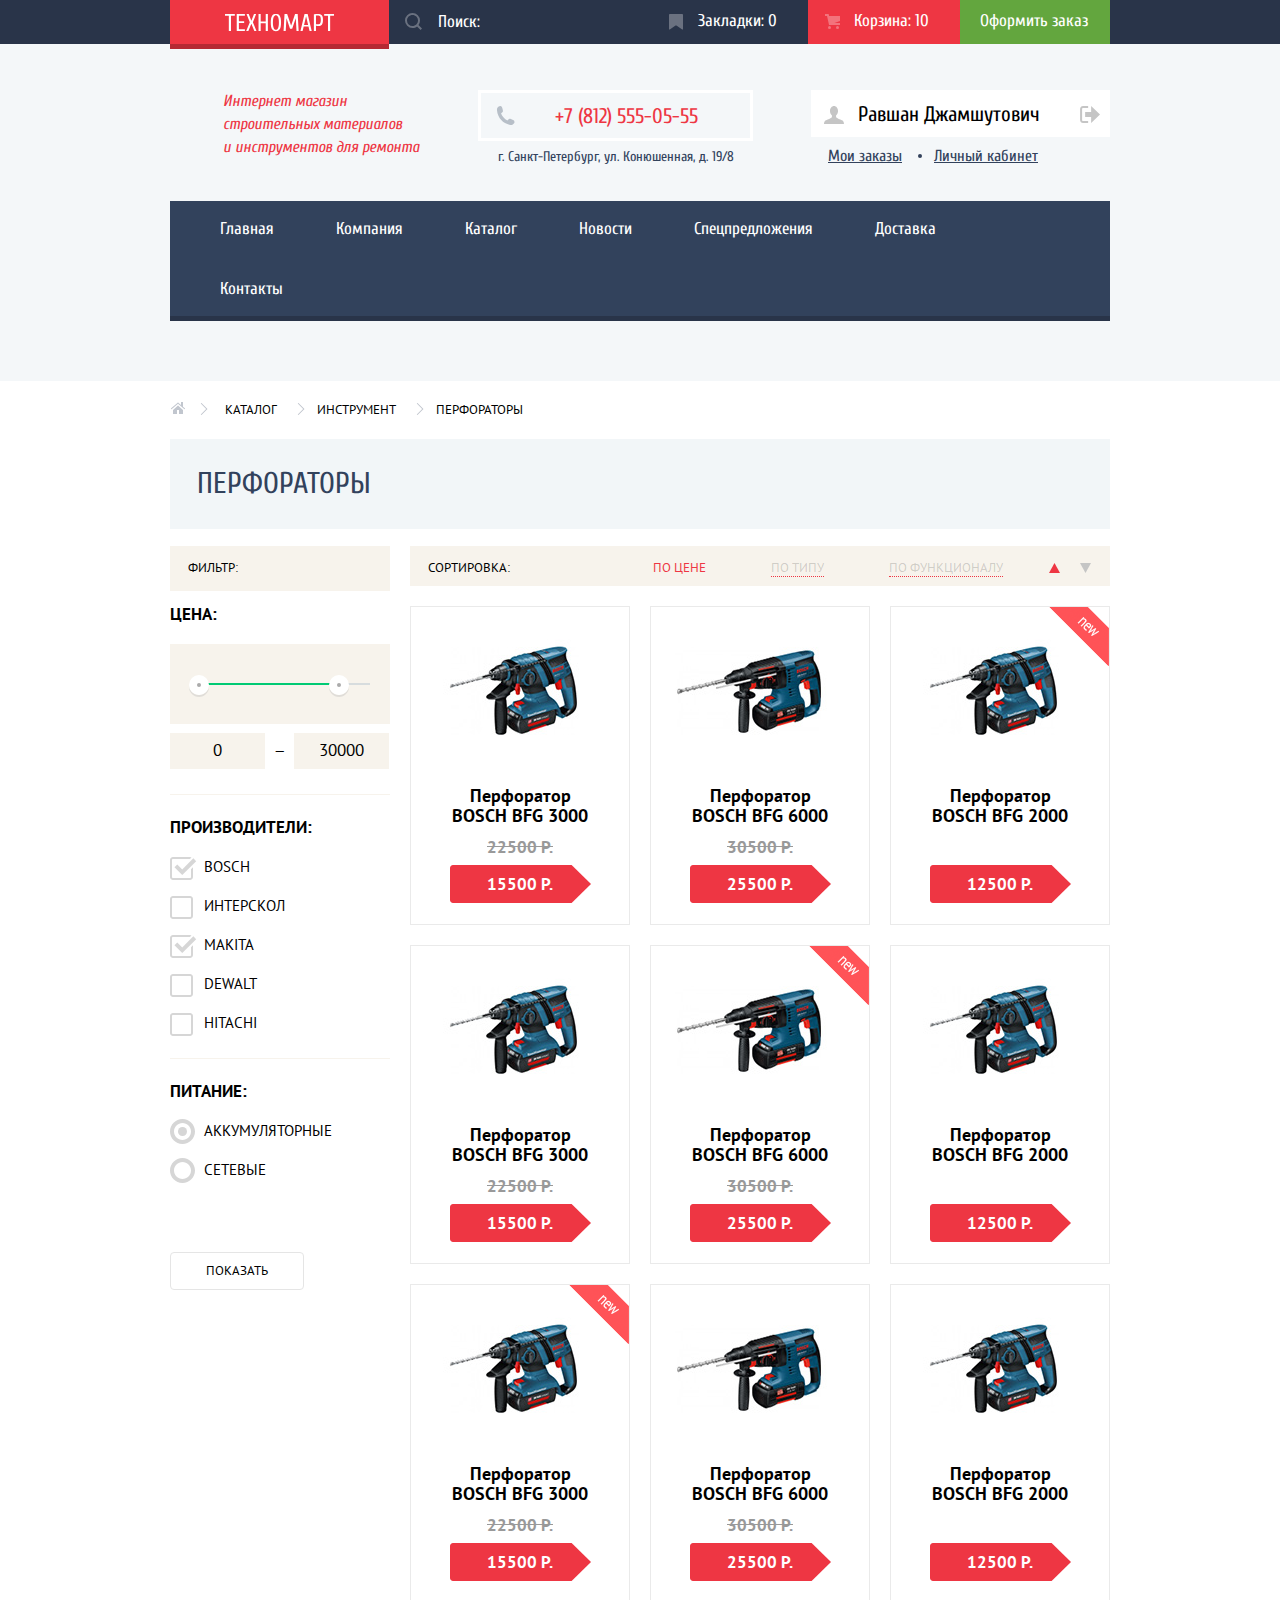
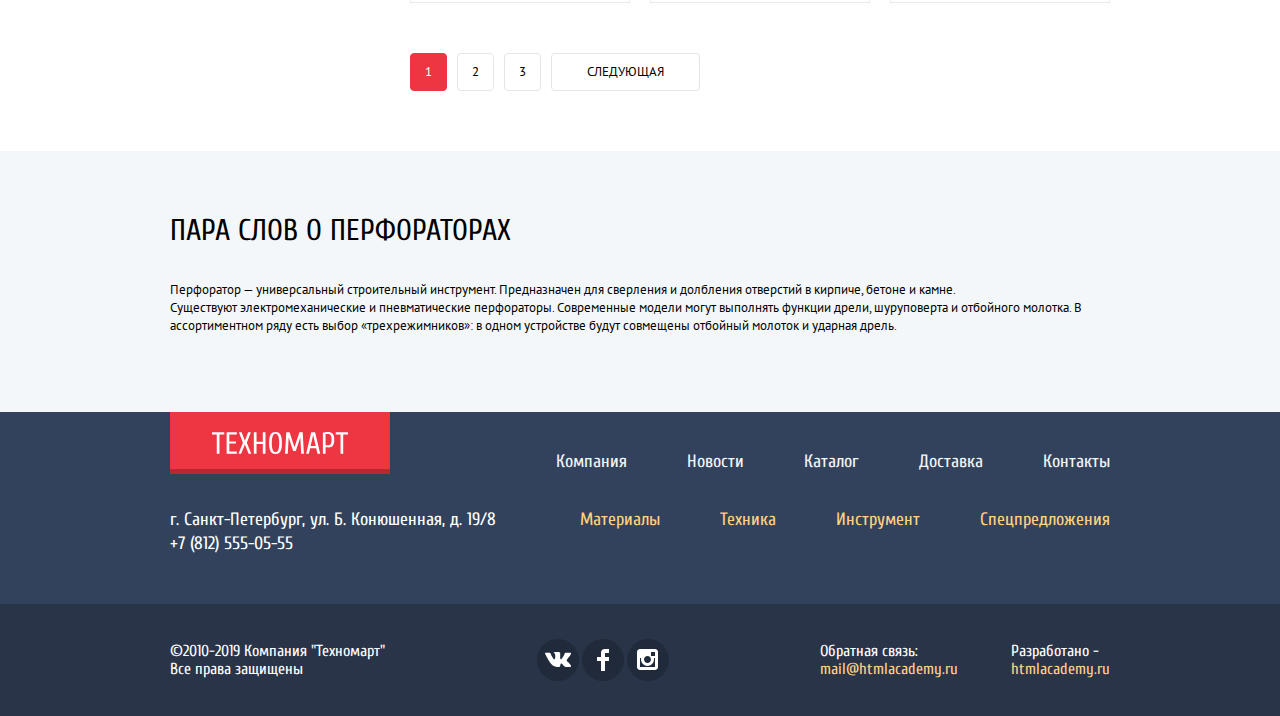
==== catalog.html @ fe3f65f9 "Добавлен JS скрипт с описанием процедур для работы со слайдами и открытия модального окна с картой. " ====
<!DOCTYPE html>
<html lang="ru">
<head>
    <meta charset="UTF-8">
    <title>Техномарт - каталог</title>
    <link href="https://fonts.googleapis.com/css?family=Cuprum:400,400i,700,700i|PT+Sans:400,700&display=swap&subset=cyrillic" rel="stylesheet">
    <link rel="stylesheet" href="css/normalize.css">
    <link rel="stylesheet" href="css/style.css">
</head>
<body>
<header class="header">
    <div class="header__intro-background">
        <div class="header__intro container">
            <a href="index.html" class="header__logo logo"><img src="img/technomart-logo.svg"
                                                       alt="Логотип магазина Техномарт" width="109" height="19"></a>
            <form action="#" class="header__search search">
                <input class="search__field" type="search" placeholder="Поиск:">
                <button class="search__button" type="submit">
                    <svg xmlns="http://www.w3.org/2000/svg" width="17" height="17" viewBox="0 0 17 17">
                        <path fill="#ffffff"
                              d="M17 15.586l-3.542-3.542A7.465 7.465 0 0 0 15 7.5 7.5 7.5 0 1 0 7.5 15c1.71 0 3.282-.579 4.544-1.542L15.586 17 17 15.586zM2 7.5C2 4.467 4.467 2 7.5 2 10.532 2 13 4.467 13 7.5c0 3.032-2.468 5.5-5.5 5.5A5.506 5.506 0 0 1 2 7.5z"/>
                    </svg>
                </button>
            </form>
            <ul class="header__list user-list">
                <li class="user-list__item"><a href="#" class="user-list__link">Закладки: <span>0</span></a></li>
                <li class="user-list__item"><a href="#" class="user-list__link user-list__link_buy">Корзина: <span>10</span></a></li>
                <li class="user-list__item"><a href="#" class="user-list__link user-list__link_checkout">Оформить заказ</a></li>
            </ul>
        </div>
    </div>
    <div class="header__description container">
        <div class="header__offer offer">
            <h1 class="offer__title">Интернет магазин строительных материалов&nbsp;&nbsp; и инструментов для ремонта</h1>
        </div>
        <div class="header__address address">
            <a href="tel: +78125550555" class="address__phone">+7 (812) 555-05-55</a>
            <p class="address__city">г. Санкт-Петербург, ул. Конюшенная, д. 19/8</p>
        </div>
        <div class="header__account account">
            <ul class="account__user-menu user-menu">
                <li class="user-menu__item">
                    <a href="#" class="user-menu__link user-menu__link_user-page">
                        <svg xmlns="http://www.w3.org/2000/svg" width="20" height="18"
                             viewBox="0 0 20 18">
                            <path fill="#c5c5c5"
                                  d="M17.881 14.166c-2.144-.735-4.256-1.666-5.207-2.39-.657-.501-.77-1.618-.517-2.415 1.118-.903 1.864-2.477 1.864-4.278C14.021 2.276 12.221 0 10 0S5.979 2.276 5.979 5.083c0 1.801.746 3.374 1.863 4.277.253.798.141 1.915-.517 2.416-.95.724-3.063 1.654-5.207 2.39S0 18 0 18h20s.025-3.099-2.119-3.834z"/>
                        </svg>
                        Равшан Джамшутович
                    </a>
                </li>
                <li class="user-menu__item">
                    <a href="#" class="user-menu__link user-menu__link_logout">
                        <svg xmlns="http://www.w3.org/2000/svg" width="21" height="17" viewBox="0 0 21 17">
                            <g fill="#c5c5c5">
                                <path fill="#c5c5c5" d="M21 8.5L12.125 0v6h-6v5h6v6z"/>
                                <path fill="#c5c5c5"
                                      d="M3.106 13.952V3.048c.018-.376.171-1.057 1.01-1.057h5.027V0H4.116C1.938 0 1.112 1.81 1.087 3.027v10.946C1.112 15.189 1.938 17 4.116 17h5.027v-1.99H4.116c-.839 0-.992-.683-1.01-1.058z"/>
                            </g>
                        </svg>
                    </a>
                </li>
            </ul>
            <ul class="account__account-menu account-menu">
                <li class="account-menu__item"><a href="#" class="account-menu__link">Мои заказы</a></li>
                <li class="account-menu__item"><a href="#" class="account-menu__link">Личный кабинет</a></li>
            </ul>
        </div>
    </div>
    <nav class="header__navigation container">
        <ul class="menu">
            <li class="menu__item"><a href="index.html" class="menu__link">Главная</a></li>
            <li class="menu__item"><a href="#" class="menu__link">Компания</a></li>
            <li class="menu__item"><a href="#" class="menu__link">Каталог</a></li>
            <li class="menu__item"><a href="#" class="menu__link">Новости</a></li>
            <li class="menu__item"><a href="#" class="menu__link">Спецпредложения</a></li>
            <li class="menu__item"><a href="#" class="menu__link">Доставка</a></li>
            <li class="menu__item"><a href="#" class="menu__link">Контакты</a></li>
        </ul>
    </nav>
</header>

<main class="catalog-page">
    <section class="breadcrumbs container">
        <ul class="breadcrumbs__breadcrumb-list breadcrumb-list">
            <li class="breadcrumb-list__item"><a href="#" class="breadcrumb-list__link"><img src="img/icon-home.svg" alt="Домой"></a></li>
            <li class="breadcrumb-list__item"><a href="#" class="breadcrumb-list__link">Каталог</a></li>
            <li class="breadcrumb-list__item"><a href="#" class="breadcrumb-list__link">Инструмент</a></li>
            <li class="breadcrumb-list__item"><a href="#" class="breadcrumb-list__link">Перфораторы</a></li>
        </ul>
    </section>
    <section class="goods container">
        <h2 class="goods__title">Перфораторы</h2>
        <div class="goods__filters-catalog">
            <form action="#" class="goods__filters filters">
                <h3 class="filters__title">Фильтр:</h3>
                <fieldset class="filters__price-filter price-filter">
                    <legend class="price-filter__title product-filter-title">Цена:</legend>
                    <div class="price-filter__range">
                        <div class="price-filter__range-controls">
                            <div class="price-filter__scale">
                                <div class="price-filter__bar">
                                </div>
                            </div>
                            <button type="button" class="price-filter__btn price-filter__btn_min"><img src="img/price-range-button.svg" width="20" height="23" alt="Кнопка управления ценой"></button>
                            <button type="button" class="price-filter__btn price-filter__btn_max"><img src="img/price-range-button.svg" width="20" height="23" alt="Кнопка управления ценой"></button>
                        </div>
                        <div class="price-filter__price-fields">
                            <input type="text" value="0" class="price-filter__field price-filter__field_min-price">
                            <p class="price-filter__dash">—</p>
                            <input type="text" value="30000" class="price-filter__field price-filter__field_max-price">
                        </div>
                    </div>
                </fieldset>
                <fieldset class="filters__brand-filter brand-filter">
                    <legend class="brand-filter__title product-filter-title">Производители:</legend>
                    <ul class="brand-filter__brand-checkbox-list brand-checkbox-list">
                        <li class="brand-checkbox-list__item">
                            <input type="checkbox" id="brand1" class="brand-checkbox-list__checkbox visually-hidden" checked>
                            <label for="brand1" class="brand-checkbox-list__label">BOSCH</label>
                        </li>
                        <li class="brand-checkbox-list__item">
                            <input type="checkbox" id="brand2" class="brand-checkbox-list__checkbox visually-hidden">
                            <label for="brand2" class="brand-checkbox-list__label">ИНТЕРСКОЛ</label>
                        </li>
                        <li class="brand-checkbox-list__item">
                            <input type="checkbox" id="brand3" class="brand-checkbox-list__checkbox visually-hidden" checked>
                            <label for="brand3" class="brand-checkbox-list__label">MAKITA</label>
                        </li>
                        <li class="brand-checkbox-list__item">
                            <input type="checkbox" id="brand4" class="brand-checkbox-list__checkbox visually-hidden">
                            <label for="brand4" class="brand-checkbox-list__label">DEWALT</label>
                        </li>
                        <li class="brand-checkbox-list__item">
                            <input type="checkbox" id="brand5" class="brand-checkbox-list__checkbox visually-hidden">
                            <label for="brand5" class="brand-checkbox-list__label">HITACHI</label>
                        </li>
                    </ul>
                </fieldset>
                <fieldset class="filters__power-filter power-filter">
                    <legend class="power-filter__title product-filter-title">Питание:</legend>
                    <ul class="power-filter__power-radio-list power-radio-list">
                        <li class="power-radio-list__item">
                            <input type=radio id="power1" class="power-radio-list__radio visually-hidden" name="power-group" checked>
                            <label for="power1" class="power-radio-list__label">Аккумуляторные</label>
                        </li>
                        <li class="power-radio-list__item">
                            <input type=radio id="power2" class="power-radio-list__radio visually-hidden" name="power-group">
                            <label for="power2" class="power-radio-list__label">Сетевые</label>
                        </li>
                    </ul>
                </fieldset>
                <button type="submit" class="filters__btn">Показать</button>
            </form>
            <div class="goods__products-catalog products-catalog">
                <div class="products-catalog__sort sort">
                    <h3 class="sort__title filters__title">Сортировка:</h3>
                    <ul class="sort__menu">
                        <li class="sort__item"><a href="#" class="sort__link sort__link_active">По цене</a></li>
                        <li class="sort__item"><a href="#" class="sort__link">По типу</a></li>
                        <li class="sort__item"><a href="#" class="sort__link">По функционалу</a></li>
                    </ul>
                    <ul class="sort__control-list control-list">
                        <li class="control-list__item">
                            <a href="#" class="control-list__link control-list__link_active">
                                <svg width="11px" height="10px" viewBox="0 0 11 10">
                                    <polygon points="5.5,0 0,10 11,10" fill="#c5c5c5"/>
                                </svg>
                            </a>
                        </li>
                        <li class="control-list__item">
                            <a href="#" class="control-list__link">
                                <svg width="11px" height="10px" viewBox="0 0 11 10">
                                    <polygon points="5.5,10 0,0 11,0" fill="#c5c5c5"/>
                                </svg>
                            </a>
                        </li>
                    </ul>
                </div>
                <ul class="products-catalog__products-list products">
                    <li class="products__item">
                        <img src="img/hammerdrill-bosh-bfg-3000.jpg" alt="Перфоратор BOSCH BFG 3000" width="218" height="170"
                             class="products__image">
                        <div class="products__text-box">
                            <h3 class="products__title">Перфоратор BOSCH BFG 3000</h3>
                            <p class="products__price">22500 Р.</p>
                            <p class="products__discount">15500 Р.</p>
                        </div>
                        <div class="products__overlay">
                            <button type="button" class="products__btn">Купить</button>
                            <button type="button" class="products__btn_bookmark">В закладки</button>
                        </div>
                    </li>
                    <li class="products__item">
                        <img src="img/hammerdrill-bosh-bfg-6000.jpg" alt="Перфоратор BOSCH BFG 6000" width="218" height="170"
                             class="products__image">
                        <div class="products__text-box">
                            <h3 class="products__title">Перфоратор BOSCH BFG 6000</h3>
                            <p class="products__price">30500 Р.</p>
                            <p class="products__discount">25500 Р.</p>
                        </div>
                        <div class="products__overlay">
                            <button type="button" class="products__btn">Купить</button>
                            <button type="button" class="products__btn_bookmark">В закладки</button>
                        </div>
                    </li>
                    <li class="products__item">
                        <img src="img/hammerdrill-bosh-bfg-2000.jpg" alt="Перфоратор BOSCH BFG 2000" width="218" height="170"
                             class="products__image">
                        <div class="products__text-box">
                            <h3 class="products__title products__title_new">Перфоратор BOSCH BFG 2000</h3>
                            <p class="products__discount">12500 Р.</p>
                        </div>
                        <div class="products__overlay">
                            <button type="button" class="products__btn">Купить</button>
                            <button type="button" class="products__btn_bookmark">В закладки</button>
                        </div>
                    </li>
                    <li class="products__item">
                        <img src="img/hammerdrill-bosh-bfg-3000.jpg" alt="Перфоратор BOSCH BFG 3000" width="218" height="170"
                             class="products__image">
                        <div class="products__text-box">
                            <h3 class="products__title">Перфоратор BOSCH BFG 3000</h3>
                            <p class="products__price">22500 Р.</p>
                            <p class="products__discount">15500 Р.</p>
                        </div>
                        <div class="products__overlay">
                            <button type="button" class="products__btn">Купить</button>
                            <button type="button" class="products__btn_bookmark">В закладки</button>
                        </div>
                    </li>
                    <li class="products__item">
                        <img src="img/hammerdrill-bosh-bfg-6000.jpg" alt="Перфоратор BOSCH BFG 6000" width="218" height="170"
                             class="products__image">
                        <div class="products__text-box">
                            <h3 class="products__title">Перфоратор BOSCH BFG 6000</h3>
                            <p class="products__price">30500 Р.</p>
                            <p class="products__discount">25500 Р.</p>
                        </div>
                        <div class="products__overlay">
                            <button type="button" class="products__btn">Купить</button>
                            <button type="button" class="products__btn_bookmark">В закладки</button>
                        </div>
                    </li>
                    <li class="products__item">
                        <img src="img/hammerdrill-bosh-bfg-2000.jpg" alt="Перфоратор BOSCH BFG 2000" width="218" height="170"
                             class="products__image">
                        <div class="products__text-box">
                            <h3 class="products__title products__title_new">Перфоратор BOSCH BFG 2000</h3>
                            <p class="products__discount">12500 Р.</p>
                        </div>
                        <div class="products__overlay">
                            <button type="button" class="products__btn">Купить</button>
                            <button type="button" class="products__btn_bookmark">В закладки</button>
                        </div>
                    </li>
                    <li class="products__item">
                        <img src="img/hammerdrill-bosh-bfg-3000.jpg" alt="Перфоратор BOSCH BFG 3000" width="218" height="170"
                             class="products__image">
                        <div class="products__text-box">
                            <h3 class="products__title">Перфоратор BOSCH BFG 3000</h3>
                            <p class="products__price">22500 Р.</p>
                            <p class="products__discount">15500 Р.</p>
                        </div>
                        <div class="products__overlay">
                            <button type="button" class="products__btn">Купить</button>
                            <button type="button" class="products__btn_bookmark">В закладки</button>
                        </div>
                    </li>
                    <li class="products__item">
                        <img src="img/hammerdrill-bosh-bfg-6000.jpg" alt="Перфоратор BOSCH BFG 6000" width="218" height="170"
                             class="products__image">
                        <div class="products__text-box">
                            <h3 class="products__title">Перфоратор BOSCH BFG 6000</h3>
                            <p class="products__price">30500 Р.</p>
                            <p class="products__discount">25500 Р.</p>
                        </div>
                        <div class="products__overlay">
                            <button type="button" class="products__btn">Купить</button>
                            <button type="button" class="products__btn_bookmark">В закладки</button>
                        </div>
                    </li>
                    <li class="products__item">
                        <img src="img/hammerdrill-bosh-bfg-2000.jpg" alt="Перфоратор BOSCH BFG 2000" width="218" height="170"
                             class="products__image">
                        <div class="products__text-box">
                            <h3 class="products__title products__title_new">Перфоратор BOSCH BFG 2000</h3>
                            <p class="products__discount">12500 Р.</p>
                        </div>
                        <div class="products__overlay">
                            <button type="button" class="products__btn">Купить</button>
                            <button type="button" class="products__btn_bookmark">В закладки</button>
                        </div>
                    </li>
                </ul>
                <ul class="products-catalog__pagination pagination">
                    <li class="pagination__item">
                        <a href="#" class="pagination__link pagination__link_active">1</a>
                    </li>
                    <li class="pagination__item">
                        <a href="#" class="pagination__link">2</a>
                    </li>
                    <li class="pagination__item">
                        <a href="#" class="pagination__link">3</a>
                    </li>
                    <li class="pagination__item">
                        <a href="#" class="pagination__link">Следующая</a>
                    </li>
                </ul>
            </div>
        </div>
    </section>
    <article class="conclusion">
        <div class="conclusion__about-product about-product container">
            <h2 class="about-product__title">ПАРА СЛОВ О ПЕРФОРАТОРАХ</h2>
            <p class="about-product__text">Перфоратор — универсальный строительный инструмент. Предназначен для
                сверления и долбления отверстий в кирпиче, бетоне и камне.<br> Существуют электромеханические и
                пневматические перфораторы. Современные модели могут выполнять функции дрели, шуруповерта и
                отбойного молотка. В ассортиментном ряду есть выбор «трехрежимников»: в одном устройстве будут
                совмещены отбойный молоток и ударная дрель.</p>
        </div>
    </article>
</main>

<footer class="footer">
    <div class="footer__intro container">
        <a href="#" class="footer__logo logo"><img src="img/technomart-logo.svg" alt="Логотип магазина Техномарт"></a>
        <ul class="footer__footer-menu footer-menu footer-menu-top">
            <li class="footer-menu__item"><a href="#" class="footer-menu__link">Компания</a></li>
            <li class="footer-menu__item"><a href="#" class="footer-menu__link">Новости</a></li>
            <li class="footer-menu__item"><a href="catalog.html" class="footer-menu__link">Каталог</a></li>
            <li class="footer-menu__item"><a href="#" class="footer-menu__link">Доставка</a></li>
            <li class="footer-menu__item"><a href="#" class="footer-menu__link">Контакты</a></li>
        </ul>
    </div>
    <div class="footer__address-suggest container">
        <div class="footer__footer-address footer-address">
            <p class="footer-address__text">г. Санкт-Петербург, ул. Б. Конюшенная, д. 19/8</p>
            <p class="footer-address__text">+7 (812) 555-05-55</p>
        </div>
        <ul class="footer__footer-menu footer-menu">
            <li class="footer-menu__item"><a href="#" class="footer-menu__link_suggest-link">Материалы</a>
            </li>
            <li class="footer-menu__item"><a href="#" class="footer-menu__link_suggest-link">Техника</a></li>
            <li class="footer-menu__item"><a href="#" class="footer-menu__link_suggest-link">Инструмент</a>
            </li>
            <li class="footer-menu__item"><a href="#" class="footer-menu__link_suggest-link">Спецпредложения</a></li>
        </ul>
    </div>
    <div class="footer__copyright-development-background">
        <div class="footer__copyright-development container">
            <div class="footer__copyright copyright">
                <p class="copyright__text">&copy;2010-2019 Компания "Техномарт"</p>
                <p class="copyright__text">Все права защищены</p>
            </div>
            <ul class="footer__social social-list">
                <li class="social-list__item">
                    <a href="https://www.vk.com" class="social-list__link" target="_blank">
                        <svg xmlns="http://www.w3.org/2000/svg" width="26" height="15" viewBox="0 0 26 15">
                            <path fill="#FFF"
                                  d="M16.138 11.51c.956-.309 2.18 2.04 3.483 2.939.978.681 1.727.534 1.727.534l3.473-.05s1.815-.112.957-1.554c-.071-.12-.503-1.069-2.585-3.022-2.177-2.043-1.882-1.712.739-5.244 1.597-2.153 2.236-3.468 2.036-4.028-.192-.539-1.365-.399-1.365-.399L20.69.713c-.381.001-.704.119-.851.515-.003.004-.621 1.666-1.445 3.079-1.741 2.989-2.436 3.148-2.724 2.961-.661-.433-.494-1.737-.494-2.664 0-2.897.432-4.105-.846-4.417-.427-.104-.739-.172-1.828-.182-1.392-.021-2.574 0-3.244.329-.445.223-.786.712-.579.74.26.035.843.16 1.155.586.401.552.389 1.789.389 1.789s.229 3.411-.54 3.834c-.528.29-1.25-.302-2.803-3.016-.793-1.388-1.392-2.922-1.392-2.922s-.116-.285-.326-.441c-.25-.185-.6-.244-.6-.244L.848.684S.29.7.085.946c-.182.218-.015.668-.015.668s2.909 6.881 6.203 10.347c3.02 3.182 6.452 2.971 6.452 2.971h1.555s.469-.054.709-.312c.224-.24.214-.691.214-.691s-.031-2.109.935-2.419z"/>
                        </svg>
                    </a>
                </li>
                <li class="social-list__item">
                    <a href="https://www.facebook.com" class="social-list__link" target="_blank">
                        <svg xmlns="http://www.w3.org/2000/svg" width="12" height="22" viewBox="0 0 12 22">
                            <path fill="#FFF" d="M12 4V0H8a4 4 0 0 0-4 4v4H0v4h4v10h4V12h4V8H8V4h4z"/>
                        </svg>
                    </a>
                </li>
                <li class="social-list__item">
                    <a href="https://www.instagram.com" class="social-list__link" target="_blank">
                        <svg xmlns="http://www.w3.org/2000/svg" width="21" height="21" viewBox="0 0 21 21">
                            <path fill="#FFF"
                                  d="M18 0H3C1.35 0 0 1.35 0 3v15c0 1.65 1.35 3 3 3h15c1.65 0 3-1.35 3-3V3c0-1.65-1.35-3-3-3zm-7.5 7c1.93 0 3.5 1.57 3.5 3.5S12.43 14 10.5 14 7 12.43 7 10.5 8.57 7 10.5 7zM18 18H3V9h1.181A6.504 6.504 0 0 0 4 10.5a6.5 6.5 0 1 0 13 0 6.45 6.45 0 0 0-.181-1.5H18v9zm0-11h-4V3h4v4z"/>
                        </svg>
                    </a>
                </li>
            </ul>
            <ul class="footer__development development-list">
                <li class="development-list__item">
                    <p class="development-list__text">Обратная связь:</p>
                    <a href="mailto:mail@htmlacademy.ru" class="development-list__link">mail@htmlacademy.ru</a>
                </li>
                <li class="development-list__item">
                    <p class="development-list__text">Разработано -</p>
                    <a href="https://htmlacademy.ru/intensive/htmlcss" class="development-list__link" target="_blank">htmlacademy.ru</a>
                </li>
            </ul>
        </div>
    </div>
</footer>
<section class="add-cart-popup">
    <h3 class="add-cart-popup__title visually-hidden">Окно покупки товара</h3>
    <p class="add-cart-popup__text">Товар добавлен в корзину!</p>
    <ul class="add-cart-popup__add-cart-menu add-cart-menu">
        <li class="add-cart-menu__item"><a href="#" class="add-cart-menu__link">Оформить заказ</a></li>
        <li class="add-cart-menu__item"><a href="#" class="add-cart-menu__link">Продолжить покупки</a></li>
    </ul>
    <button type="button" class="add-cart-popup__btn-close btn-close"><img src="img/icon-close-popup.svg" alt="Кнопка закрытия окна"></button>
</section>
</body>
</html>
---- css/style.css ----
html {
    box-sizing: border-box;
}

*,
*::before,
*::after {
    box-sizing: inherit;
}

body {
    margin: 0;
    padding: 0;
    font-family: 'Cuprum', 'Arial', sans-serif;
    font-weight: 400;
    font-size: 14px;
    color: #000000;
}

a {
    text-decoration: none;
}

.visually-hidden:not(:focus):not(:active),
input[type='checkbox'].visually-hidden,
input[type='radio'].visually-hidden {
    position: absolute;
    width: 1px;
    height: 1px;
    margin: -1px;
    border: 0;
    padding: 0;
    white-space: nowrap;
    clip-path: inset(100%);
    clip: rect(0 0 0 0);
    overflow: hidden;
}

.container {
    width: 940px;
    margin: 0 auto;
}

.header {
    background-color: #f4f7f9;
    padding-bottom: 60px;
}

.header__intro-background {
    background-color: #293449;
}

.header__intro {
    font-size: 17px;
    line-height: 18px;
    color: #ffffff;
    display: flex;
}

.logo {
    display: inline-block;
    vertical-align: top;
    padding: 13px 55px 0px 55px;
    text-align: center;
    box-shadow: inset 0px -5px 0 0 rgba(0, 0, 0, 0.24);
    background-color: #ee3643;
}

.logo:hover,
.logo:focus {
    background-color: #ca2c37;
}

.logo:active {
    background-color: #ba2732;
}

.header__logo {
    margin-bottom: -5px;
}

.search {
    position: relative;
}

.search__field {
    border: none;
    background-color: #293449;
    width: 260px;
    height: 42px;
    padding-left: 49px;
    padding-right: 5px;
}

.search__field::placeholder {
    color: #ffffff;
}

.search__field:hover {
    background-color: #212a3a;
}

.search__field:focus {
    background-color: #ffffff;
}

.search__button {
    position: absolute;
    top: 12px;
    left: 10px;
    border: none;
    background-color: transparent;
    opacity: 0.3;
}

.search__field:hover ~ .search__button {
    opacity: 1;
}

.search__field:focus ~ .search__button path {
    fill: red;
}

.user-list,
.registration,
.menu,
.shop-pluses,
.brands-list,
.delivery-list,
.services-list,
.footer-menu,
.social-list,
.development-list {
    margin: 0;
    padding: 0;
    list-style-type: none;
}

.user-list {
    margin-left: auto;
    display: flex;
    flex-wrap: wrap;
}

.user-list__link {
    position: relative;
    display: inline-block;
    vertical-align: top;
    color: #ffffff;
    padding-left: 46px;
    padding-right: 31px;
    padding-top: 12px;
    padding-bottom: 14px;
}

.user-list__item:nth-child(1) .user-list__link::before {
    position: absolute;
    content: "";
    top: 14px;
    left: 17px;
    width: 14px;
    height: 16px;
    background-image: url(../img/icon-bookmark.svg);
    background-repeat: no-repeat;
    background-position: 0 0;
    opacity: 0.3;
}

.user-list__item:nth-child(2) .user-list__link::before {
    position: absolute;
    content: "";
    top: 14px;
    left: 17px;
    width: 15px;
    height: 15px;
    background-image: url(../img/icon-cart.svg);
    background-repeat: no-repeat;
    background-position: 0 0;
    opacity: 0.3;
}

.user-list__link:hover,
.user-list__link:focus {
    background-color: #212a3a;
}

.user-list__item:nth-child(1) .user-list__link:hover::before,
.user-list__item:nth-child(2) .user-list__link:hover::before,
.user-list__item:nth-child(1) .user-list__link:focus::before,
.user-list__item:nth-child(2) .user-list__link:focus::before {
    opacity: 1;
}

.user-list__link:active {
    color: rgba(255, 255, 255, 0.6);
    background-color: #161d29;
}

.user-list__item:nth-child(1) .user-list__link:active::before,
.user-list__item:nth-child(2) .user-list__link:active::before {
    opacity: 0.5;
}

.user-list__link_checkout {
    background-color: #63a63e;
    padding-left: 20px;
    padding-right: 22px;
    padding-bottom: 14px;
}

.user-list__link_checkout:hover,
.user-list__link_checkout:focus {
    background-color: #5fbb2d;
}

.user-list__link_checkout:active {
    color: rgba(255, 255, 255, 0.5);
    background-color: #518534;
}

.header__description {
    padding-top: 46px;
    padding-bottom: 32px;
    padding-left: 53px;
    display: flex;
    justify-content: space-between;
}

.offer {
    width: 197px;
}

.offer__title {
    font-size: 16px;
    line-height: 23px;
    font-weight: 400;
    font-style: italic;
    color: #ee3643;
    margin: 0;
}

.address__phone {
    display: block;
    font-size: 21px;
    line-height: 21px;
    color: #ee3643;
    border: 3px solid #ffffff;
    padding-top: 13px;
    padding-bottom: 11px;
    padding-right: 52px;
    padding-left: 74px;
    margin-bottom: 4px;
    background-image: url(../img/icon-phone.svg);
    background-repeat: no-repeat;
    background-position: 15px center;
}

.address__city {
    line-height: 24px;
    text-align: center;
    color: #32425c;
    margin: 0;
}

.registration {
    display: flex;
    flex-wrap: wrap;
}

.registration__link {
    font-size: 21px;
    line-height: 21px;
    color: #000000;
    background-color: #ffffff;
    padding-top: 14px;
    padding-bottom: 11px;
    padding-right: 17px;
    padding-left: 17px;
    display: flex;
    justify-content: center;
    align-items: center;
}

.registration__link svg {
    margin-right: 14px;
}

.registration__item:nth-child(1) .registration__link {
    margin-right: 10px;
}

.registration__item:nth-child(2) .registration__link {
    padding-left: 25px;
}

.registration__link:hover,
.registration__link:focus {
    color: #ee3643;
}

.registration__link:hover path,
.registration__link:focus path {
    fill: #000000;
}

.registration__link:active {
    color: rgba(0, 0, 0, 0.3);
}

.registration__link:active path {
    fill: #c5c5c5;
}

.header__navigation {
    background-color: #32425c;
    box-shadow: inset 0px -5px 0 0 #293449;
}

.menu {
    display: flex;
    flex-wrap: wrap;
    padding: 0 19px;
}

.menu__link {
    display: inline-block;
    vertical-align: top;
    font-size: 17px;
    line-height: 21px;
    color: #ffffff;
    padding-top: 17px;
    padding-bottom: 22px;
    padding-left: 31px;
    padding-right: 31px;
}

.menu__link:hover,
.menu__link:focus {
    background-color: #293449;
}

.menu__link:active {
    color: rgba(255, 255, 255, 0.5);
    background-color: #1d2739;
}

.features {
    padding-top: 59px;
    padding-bottom: 53px;
}

.shop-pluses {
    display: flex;
    flex-wrap: wrap;
    align-items: flex-start;
}

.shop-pluses__item {
    width: 300px;
}

.shop-pluses__box {
    padding-left: 21px;
    padding-top: 21px;
    padding-bottom: 18px;
    padding-right: 23px;
    width: 300px;
}

.shop-pluses__item:not(:last-child) {
    margin-bottom: 20px;
}

.shop-pluses__item_material {
    position: relative;
    background-color: #ffbf47;
    margin-right: 20px;
    background-image: url(../img/materials-icon.svg);
    background-repeat: no-repeat;
    background-position: 213px;
}

.shop-pluses__item_material::before {
    position: absolute;
    content: "";
    top: 0;
    right: 0;
    width: 60px;
    height: 59px;
    background-image: url(../img/new-flag.png);
    background-repeat: no-repeat;
    background-position: 0 0;
}

.shop-pluses__item_tool {
    background-color: #3bbce3;
    margin-right: 20px;
    background-image: url(../img/tools-icon.svg);
    background-repeat: no-repeat;
    background-position: 197px;
}

.shop-pluses__item_technique {
    background-color: #dc91d8;
    background-image: url(../img/technic-icon.svg);
    background-repeat: no-repeat;
    background-position: 191px;
}

.shop-pluses__item_delivery,
.shop-pluses__item_discount {
    width: 100%;
    display: flex;
    justify-content: flex-end;
}

.shop-pluses__box_discount {
    background-color: #8ed78f;
    background-image: url(../img/discounts-icon.svg);
    background-repeat: no-repeat;
    background-position: 196px;
}

.shop-pluses__box_delivery {
    background-color: #ffc047;
    background-image: url(../img/delivery-icon.svg);
    background-repeat: no-repeat;
    background-position: 191px;
}

.shop-pluses__text {
    font-size: 24px;
    line-height: 30px;
    font-weight: 700;
    color: #ffffff;
    margin: 0;
    margin-bottom: 15px;
}

.shop-pluses__link {
    display: inline-block;
    vertical-align: top;
    font-size: 14px;
    line-height: 14px;
    text-transform: uppercase;
    color: #ffffff;
    background-color: rgba(0, 0, 0, 0.1);
    padding-top: 12px;
    padding-bottom: 14px;
    padding-left: 24px;
    padding-right: 24px;
}

.shop-pluses__link:hover,
.shop-pluses__link:focus {
    background-color: rgba(0, 0, 0, 0.2);
}

.shop-pluses__link:active {
    background-color: rgba(0, 0, 0, 0.3);
}

.shop-pluses__link,
.slider-drills__link,
.products-intro__link,
.products__btn,
.products__btn_bookmark,
.company__link,
.contact__link,
.filters__btn,
.pagination__link {
    border-radius: 4px;
}

.slider-drills {
    position: relative;
    width: 620px;
    margin-right: 20px;
    margin-top: -269px;
}

.slider-drills__item {
    padding-top: 26px;
    padding-bottom: 22px;
    padding-left: 24px;
    padding-right: 24px;
    display: none;
}

.slider-drills__item_first {
    background-image: url(../img/slide-drills-01.jpg);
    background-repeat: no-repeat;
    background-size: cover;
    background-position: center;
}

.slider-drills__item_second {
    background-image: url(../img/slide-drills-02.jpg);
    background-repeat: no-repeat;
    background-size: cover;
    background-position: center;
}

.slider-drills__title {
    font-size: 36px;
    line-height: 36px;
    font-weight: 700;
    text-transform: uppercase;
    color: #ffffff;
    margin: 0;
}

.slider-drills__text {
    font-size: 18px;
    line-height: 24px;
    color: #ffffff;
    margin: 0;
    margin-bottom: 118px;
}

.slider-drills__link {
    display: inline-block;
    vertical-align: top;
    line-height: 18px;
    text-transform: uppercase;
    color: #ffffff;
    background-color: #ee3643;
    padding-top: 14px;
    padding-bottom: 9px;
    padding-left: 49px;
    padding-right: 46px;
}

.slider-drills__link:hover,
.slider-drills__link:focus {
    background-color: #ca2c37;
}

.slider-drills__link:active {
    background-color: #ba2732;
}

.slider-drills__btn {
    position: absolute;
    top: 114px;
    border: none;
    background-color: transparent;
    cursor: pointer;
}

.slider-drills__btn_left {
    left: 25px;
}

.slider-drills__btn_right {
    right: 20px;
}

.slider-drills__controls {
    display: flex;
    flex-wrap: wrap;
    position: absolute;
    bottom: 39px;
    left: 50%;
}

.slider-drills__control {
    display: inline-block;
    vertical-align: top;
    width: 10px;
    height: 10px;
    border-radius: 10px;
    background-color: #ffffff;
    cursor: pointer;
    position: relative;
}

.slider-drills__control_first {
    margin-right: 10px;
}

.slider-radio-first:checked ~ .index-page .slider-drills__item_first,
.slider-radio-second:checked ~ .index-page .slider-drills__item_second {
    display: block;
}

.slider-radio-first:checked ~ .index-page .slider-drills__control_first:before,
.slider-radio-second:checked ~ .index-page .slider-drills__control_second:before {
    position: absolute;
    top: 2px;
    left: 2px;
    content: "";
    width: 6px;
    height: 6px;
    border-radius: 6px;
    background-color: #ee3643;
}

.popular-products {
    padding-bottom: 20px;
}

.products-intro {
    background-color: #f9f5f0;
    display: flex;
    align-items: center;
    flex-wrap: wrap;
    padding-top: 22px;
    padding-bottom: 22px;
    padding-left: 28px;
    padding-right: 24px;
    margin-bottom: 22px;
}

.products-intro__title {
    font-size: 30px;
    line-height: 30px;
    font-weight: 400;
    text-transform: uppercase;
    color: #32425c;
    margin: 0;
}

.products-intro__link {
    display: inline-block;
    vertical-align: top;
    line-height: 18px;
    text-transform: uppercase;
    color: #ffffff;
    background-color: #ee3643;
    padding: 12px 55px;
    margin-left: auto;
}

.products-intro__link:hover,
.products-intro__link:focus {
    background-color: #ca2c37;
}

.products-intro__link:active {
    background-color: #ba2732;
}

.products__item-main {
    position: relative;
    border: 1px solid #eaeaea;
    text-align: center;
    padding-bottom: 17px;
    width: 220px;
}

.products__item-main:nth-child(4n)::before {
    position: absolute;
    content: "";
    top: 0;
    right: 0;
    width: 60px;
    height: 59px;
    background-image: url(../img/new-flag.png);
    background-repeat: no-repeat;
    background-position: 0 0;
}

.products__item-main:not(:nth-child(4n)) {
    margin-right: 20px;
}

.products__item-main:hover,
.products__item-main:focus {
    box-shadow: 0 10px 25px 0 rgba(41, 52, 73, 0.5);
}

.products__item-main:hover .products__image,
.products__item-main:focus .products__image {
    opacity: 0;
}

.products__item-main:hover .products__overlay,
.products__item-main:focus .products__overlay {
    opacity: 1;
}

.popular-brands {
    padding-bottom: 85px;
}

.brands-list {
    display: flex;
    flex-wrap: wrap;
}

.brands-list__item:not(:nth-child(4n)) {
    margin-right: 20px;
}

.brands-list__item:nth-child(-n+4) {
    margin-bottom: 20px;
}

.brands-list__image {
    vertical-align: middle;
}

.brands-list__link {
    display: inline-block;
    vertical-align: top;
    width: 220px;
    height: 145px;
    text-align: center;
    line-height: 145px;
    border: 1px solid #eaeaea;
    background-color: #ffffff;
}

.brands-list__link:hover,
.brands-list__link:focus {
    box-shadow: 0px 10px 25px 0 rgba(41, 52, 73, 0.5);
}

.brands-list__link:active {
    box-shadow: 0px 4px 10px 0 rgba(41, 52, 73, 0.5);
}

.brands-list__link:active .brands-list__image {
    opacity: 0.3;
}

.services {
    background-color: #f4f7f9;
    padding-top: 68px;
}

.services__intro {
    padding-bottom: 28px;
}

.services__title {
    font-size: 30px;
    line-height: 30px;
    font-weight: 400;
    text-transform: uppercase;
    margin: 0;
    margin-bottom: 29px;
}

.services__text,
.service-item__text {
    font-family: 'PT Sans', 'Arial', sans-serif;
    font-size: 13px;
    line-height: 21px;
    margin: 0;
}

.services__delivery-guarantee-credit {
    display: flex;
    padding-top: 37px;
    padding-bottom: 7px;
}

.services-list__btn {
    font-size: 21px;
    line-height: 30px;
    color: #ffffff;
    box-shadow: 0px 1px 0 0 #293449, inset 0px 1px 0 0 #405069;
    background-color: #32425c;
    border: none;
    cursor: pointer;
    display: inline-block;
    vertical-align: top;
    padding: 17px 140px 17px 23px;
}

.services-list__item:last-child .services-list__btn {
    padding-right: 156px;
}

.services-list__btn:hover,
.services-list__btn:focus {
    background-color: #293449;
}

.services-list__btn:active,
.services-list__btn_active {
    color: #32425c;
    box-shadow: 0px 1px 0 0 #ffffff, inset 0px 1px 0 0 #ffffff;
    background-color: #ffffff;
}

.services__service-items {
    position: relative;
    padding-left: 80px;
}

.services__service-items::before {
    position: absolute;
    content: "";
    top: -41px;
    left: -7px;
    width: 10px;
    height: 279px;
    background-image: url(../img/shadow.png);
    background-repeat: no-repeat;
    background-position: 0 0;
}

.service-item {
    min-height: 280px;
}

.service-item__title {
    font-size: 36px;
    line-height: 36px;
    font-weight: 400;
    text-transform: uppercase;
    color: #32425c;
    margin: 0;
    margin-bottom: 30px;
}

.service-item-delivery {
    background-image: url(../img/service-delivery.png);
    background-repeat: no-repeat;
    background-position: right 30px;
    padding-right: 348px;
    display: none;
}

.service-item-guarantee {
    background-image: url(../img/service-guarantee.png);
    background-repeat: no-repeat;
    background-position: right 30px;
    padding-right: 245px;
    display: none;
}

.service-item-credit {
    background-image: url(../img/service-credit.png);
    background-repeat: no-repeat;
    background-position: right 30px;
    padding-right: 320px;
    display: none;
}

.service-item-credit .service-item__text {
    margin-bottom: 30px;
}

.service-item__link {
    line-height: 18px;
    text-transform: uppercase;
    color: #ffffff;
    background-color: #ee3643;
    display: inline-block;
    vertical-align: top;
    padding: 12px 44px;
}

.service-item__link:hover,
.service-item__link:focus {
    background-color: #ca2c37;
}

.service-item__link:active {
    background-color: #ba2732;
}

.about-contacts {
    padding-top: 82px;
    padding-bottom: 86px;
    display: flex;
}

.company {
    padding-right: 120px;
}

.company__title,
.contact__title {
    font-size: 30px;
    line-height: 30px;
    font-weight: 400;
    text-transform: uppercase;
    margin: 0;
    margin-bottom: 26px;
}

.company__text,
.contact__text {
    font-family: 'PT Sans', 'Arial', sans-serif;
    font-size: 13px;
    line-height: 24px;
    margin: 0;
    margin-bottom: 21px;
}

.company__text_intro {
    margin-bottom: 24px;
}

.company__text_description {
    padding-right: 74px;
}

.delivery-list {
    margin-bottom: 37px;
}

.delivery-list__item {
    font-size: 18px;
    line-height: 20px;
    font-weight: 700;
    position: relative;
    padding-left: 35px;
}

.delivery-list__item:not(:last-child) {
    margin-bottom: 19px;
}

.delivery-list__item::before {
    position: absolute;
    content: "";
    top: 9px;
    left: 0;
    width: 25px;
    height: 2px;
    background-color: #ee3643;
}

.company__link,
.contact__link,
.feedback__btn {
    line-height: 18px;
    text-transform: uppercase;
    color: #ffffff;
    background-color: #ee3643;
    display: inline-block;
    vertical-align: top;
    padding: 13px 40px 8px 40px;
}

.company__link:hover,
.contact__link:hover,
.feedback__btn:hover,
.company__link:focus,
.contact__link:focus,
.feedback__btn:focus {
    background-color: #ca2c37;
}

.company__link:active,
.contact__link:active,
.feedback__btn:active {
    background-color: #ba2732;
}

.contact__text {
    padding-right: 80px;
    margin-bottom: 30px;
}

.contact__map-link {
    display: block;
    margin-bottom: 37px;
}

.contact__link {
    padding: 11px 59px 8px 64px;
}

.map-popup {
    display: none;
    position: fixed;
    left: 50%;
    top: 25px;
    margin-left: -470px;
    box-shadow: 0px 20px 40px 0 rgba(0, 0, 0, 0.75);
}

.feedback-popup,
.add-cart-popup {
    display: none;
    position: fixed;
    left: 50%;
    top: 100px;
    width: 620px;
    background-color: #ffffff;
    box-shadow: 0px 20px 40px 0 rgba(0, 0, 0, 0.75);
    border-top: 7px solid #ee3643;
    margin-left: -290px;
}

.feedback-popup {
    padding-top: 48px;
}

.feedback {
    display: flex;
    flex-wrap: wrap;
    justify-content: center;
}

.feedback__label {
    display: flex;
    flex-direction: column;
    font-size: 18px;
    line-height: 18px;
}

.feedback__label_name {
    margin-right: 20px;
}

.feedback__field,
.feedback__text {
    width: 220px;
    border: solid 2px #dee3e4;
    border-radius: 4px;
    padding: 14px 16px 15px 10px;
    margin-top: 13px;
}

.feedback__field {
    margin-bottom: 20px;
}

.feedback__field::placeholder,
.feedback__text::placeholder {
    font-family: 'PT Sans', 'Arial', sans-serif;
    font-size: 13px;
    line-height: 18px;
    color: #a9a9a9;
}

.feedback__text {
    resize: none;
    width: 460px;
    height: 114px;
}

.feedback__field:hover,
.feedback__text:hover {
    border: solid 2px #b5b5b5;
}

.feedback__field:focus,
.feedback__text:focus {
    border: solid 2px #ee3643;
}

.feedback__background-btn {
    width: 100%;
    background-color: #f4f4f4;
    display: flex;
    justify-content: center;
    align-items: center;
    padding: 37px 0;
    margin-top: 37px;
}

.feedback__btn {
    border: none;
    cursor: pointer;
    border-radius: 4px;
    padding: 14px 199px;
}

.btn-close {
    border: none;
    background-color: transparent;
    cursor: pointer;
    position: absolute;
    top: 9px;
    right: 0;
}

.footer {
    font-size: 18px;
    line-height: 24px;
    background-color: #32425c;
}

.footer__intro {
    display: flex;
}

.footer__logo {
    padding: 20px 42px 13px 42px;
}

.footer-address__text {
    margin: 0;
    color: #ffffff;
}

.footer-menu__item:not(:last-child) {
    margin-right: 60px;
}

.footer-menu {
    display: flex;
    flex-wrap: wrap;
    margin-left: auto;
}

.footer-menu-top {
    align-self: flex-end;
}

.footer-menu__link {
    color: #f1f5f7;
}

.footer-menu__link:hover,
.footer-menu__link:focus {
    text-decoration: underline;
}

.footer-menu__link:active {
    color: rgba(241, 245, 247, 0.5);
    text-decoration: none;
}

.footer__address-suggest {
    display: flex;
    padding-top: 34px;
    padding-bottom: 48px;
}

.footer-menu__link_suggest-link,
.development-list__link {
    color: #ffd180;
}

.footer-menu__link_suggest-link:hover,
.development-list__link:hover,
.footer-menu__link_suggest-link:focus,
.development-list__link:focus {
    text-decoration: underline;
}

.footer-menu__link_suggest-link:active {
    color: rgba(255, 209, 128, 0.5);
    text-decoration: none;
}

.footer__copyright-development-background {
    background-color: #293449;
}

.footer__copyright-development {
    font-size: 16px;
    line-height: 18px;
    color: #ffffff;
    display: flex;
    justify-content: space-between;
    align-items: center;
    padding-top: 35px;
    padding-bottom: 35px;
}

.copyright__text {
    margin: 0;
}

.social-list {
    display: flex;
    flex-wrap: wrap;
}

.social-list__item:not(:last-child) {
    margin-right: 3px;
}

.social-list__link {
    display: flex;
    justify-content: center;
    align-items: center;
    width: 42px;
    height: 42px;
    border-radius: 42px;
    background-color: #212a3a;
}

.social-list__link:hover,
.social-list__link:focus,
.social-list__link:active {
    background-color: #ee3643;
}

.development-list {
    display: flex;
    flex-wrap: wrap;
}

.development-list__item:first-child {
    margin-right: 53px;
}

.development-list__text {
    margin: 0;
}

.development-list__link:active {
    color: #ee3643;
    text-decoration: none;
}

.catalog-page {
    font-family: 'PT Sans', 'Arial', sans-serif;
}

.user-list__link_buy {
    background-color: #ee3643;
}

.user-menu,
.account-menu,
.breadcrumb-list,
.sort__menu,
.control-list,
.brand-checkbox-list,
.power-radio-list,
.products,
.pagination,
.add-cart-menu {
    margin: 0;
    padding: 0;
    list-style-type: none;
}

.user-menu {
    display: flex;
    flex-wrap: wrap;
    align-items: center;
    background-color: #ffffff;
    margin-bottom: 10px;
    padding: 14px 10px 12px 13px;
}

.user-menu__link {
    display: flex;
    justify-content: center;
    align-items: center;
}

.user-menu__link_user-page {
    font-size: 21px;
    line-height: 21px;
    color: #000000;
    margin-right: 39px;
}

.user-menu__link_user-page svg {
    margin-right: 14px;
}

.user-menu__link:hover path,
.user-menu__link:focus path {
    fill: #000000;
}

.user-menu__link:active {
    opacity: 0.3;
}

.account-menu {
    display: flex;
    flex-wrap: wrap;
    padding-left: 17px;
}

.account-menu__item:last-child {
    position: relative;
}

.account-menu__item:last-child::before {
    position: absolute;
    top: 7px;
    left: 16px;
    content: "";
    width: 4px;
    height: 4px;
    border-radius: 4px;
    background-color: #32425c;
}

.account-menu__link {
    font-size: 16px;
    line-height: 18px;
    color: #32425c;
    text-decoration: underline;
}

.account-menu__item:last-child .account-menu__link {
    padding-left: 32px;
}

.account-menu__link:hover,
.account-menu__link:focus {
    color: #ee3643;
}

.account-menu__link:active {
    color: rgba(50, 66, 92, 0.3);
}

.breadcrumbs {
    padding: 20px 0;
}

.breadcrumb-list {
    display: flex;
    flex-wrap: wrap;
}

.breadcrumb-list__item:not(:last-child) {
    margin-right: 10px;
}

.breadcrumb-list__item {
    position: relative;
}

.breadcrumb-list__item:not(:last-child)::after {
    position: absolute;
    top: 2px;
    right: 2px;
    content: "";
    width: 8px;
    height: 12px;
    background-image: url(../img/icon-right-breadcrumbs.svg);
    background-repeat: no-repeat;
    background-position: 0 0;
}

.breadcrumb-list__item:first-child::after {
    right: 7px;
}

.breadcrumb-list__item:not(:last-child) .breadcrumb-list__link {
    padding-right: 30px;
}

.breadcrumb-list__link {
    font-size: 13px;
    line-height: 18px;
    text-transform: uppercase;
    color: #000000;
}

.goods__title {
    font-family: 'Cuprum', 'Arial', sans-serif;
    margin: 0;
    font-size: 30px;
    line-height: 30px;
    font-weight: 400;
    text-transform: uppercase;
    color: #32425c;
    background-color: #f2f6f8;
    padding: 30px 27px;
}

.goods__filters-catalog {
    display: flex;
    margin-top: 17px;
    padding-bottom: 60px;
}

.filters {
    width: 220px;
    margin-right: 20px;
}

.filters__title {
    margin: 0;
    font-size: 13px;
    font-weight: 400;
    text-transform: uppercase;
    background-color: #f7f3ec;
    padding: 15px 10px 15px 18px;
}

.product-filter-title {
    font-size: 17px;
    line-height: 30px;
    font-weight: 700;
    text-transform: uppercase;
    margin: 0;
    margin-bottom: 15px;
}

.brand-filter,
.power-filter,
.price-filter {
    border: none;
    margin: 0;
    padding: 0;
}

.price-filter {
    border-bottom: 1px solid #f7f3ec;
    padding-bottom: 25px;
    margin-top: 8px;
}

.price-filter__range-controls {
    position: relative;
    background-color: #f7f3ec;
    margin-bottom: 9px;
    padding-top: 39px;
    padding-bottom: 39px;
    padding-left: 20px;
    padding-right: 20px;
}

.price-filter__scale {
    height: 2px;
    background-color: #d7dcde;
}

.price-filter__bar {
    height: 2px;
    width: 85%;
    background-color: #00ca74;
}

.price-filter__btn {
    border: none;
    cursor: pointer;
    position: absolute;
    top: 30px;
    left: 0;
    background-color: transparent;
}

.price-filter__btn_min {
    left: 13px;
}

.price-filter__btn_max {
    left: 153px;
}

.price-filter__price-fields {
    display: flex;
    flex-wrap: wrap;
}

.price-filter__field {
    text-align: center;
    font-size: 17px;
    line-height: 18px;
    width: 95px;
    background-color: #f7f3ec;
    border: none;
    padding-top: 8px;
    padding-bottom: 10px;
    padding-left: 5px;
    padding-right: 5px;
}

.price-filter__dash {
    margin: 10px 9px 0 9px;
}

.brand-filter {
    border-bottom: 1px solid #f7f3ec;
    padding-bottom: 25px;
    margin-top: 17px;
}

.brand-checkbox-list__label,
.power-radio-list__label {
    font-size: 15px;
    line-height: 20px;
    text-transform: uppercase;
    position: relative;
    display: block;
    cursor: pointer;
    user-select: none;
    padding-left: 34px;
}

.brand-checkbox-list__item:not(:last-child),
.power-radio-list__item:not(:last-child) {
    margin-bottom: 19px;
}

.brand-checkbox-list__checkbox + .brand-checkbox-list__label::before {
    position: absolute;
    top: 0;
    left: 0;
    content: "";
    width: 23px;
    height: 23px;
    background-image: url(../img/checkbox-off.svg);
    background-repeat: no-repeat;
    background-position: 0 0;
    opacity: 0.7;
}

.brand-checkbox-list__checkbox:checked + .brand-checkbox-list__label::before {
    width: 27px;
    background-image: url(../img/checkbox-on.svg);
}

.brand-checkbox-list__checkbox:disabled + .brand-checkbox-list__label::before {
    opacity: 0.3;
}

.brand-checkbox-list__checkbox:disabled + .brand-checkbox-list__label {
    color: rgba(0, 0, 0, 0.4);
}

.brand-checkbox-list__checkbox:focus + .brand-checkbox-list__label::before,
.brand-checkbox-list__checkbox:hover + .brand-checkbox-list__label::before {
    opacity: 1;
}

.power-filter {
    padding-bottom: 15px;
    margin-top: 17px;
    margin-bottom: 57px;
}

.power-radio-list__radio + .power-radio-list__label::before {
    position: absolute;
    top: -2px;
    left: 0;
    content: "";
    width: 25px;
    height: 25px;
    background-image: url(../img/radio-off.svg);
    background-repeat: no-repeat;
    background-position: 0 0;
    opacity: 0.7;
}

.power-radio-list__radio:checked + .power-radio-list__label::before {
    background-image: url(../img/radio-on.svg);
}

.power-radio-list__radio:disabled + .power-radio-list__label::before {
    opacity: 0.3;
}

.power-radio-list__radio:disabled + .power-radio-list__label {
    color: rgba(0, 0, 0, 0.4);
}

.power-radio-list__radio:focus + .power-radio-list__label::before,
.power-radio-list__radio:hover + .power-radio-list__label::before {
    opacity: 1;
}

.filters__btn,
.pagination__item:last-child .pagination__link {
    font-size: 13px;
    line-height: 18px;
    text-transform: uppercase;
    color: #000000;
    border: solid 1px #e5e5e5;
    background-color: #ffffff;
    cursor: pointer;
    display: inline-block;
    vertical-align: top;
    padding: 9px 35px;
}

.sort {
    background-color: #f7f3ec;
    display: flex;
    align-items: center;
    flex-wrap: wrap;
    margin-bottom: 20px;
    padding: 13px 19px 9px 18px;
}

.sort__title {
    padding: 0;
}

.sort__menu {
    display: flex;
    flex-wrap: wrap;
    margin-left: auto;
    margin-right: 46px;
}

.sort__control-list {
    display: flex;
    flex-wrap: wrap;
}

.sort__item:not(:last-child) {
    margin-right: 65px;
}

.sort__link {
    font-size: 13px;
    line-height: 18px;
    text-transform: uppercase;
    color: rgba(0, 0, 0, 0.18);
    border-bottom: 1px dotted #ee3643;
}

.sort__link:hover,
.sort__link:focus {
    color: #000000;
    border-bottom: 1px solid #ee3643;
}

.sort__link:active {
    color: #ee3643;
    border-bottom: 1px solid transparent;
}

.sort__link_active {
    color: #ee3643;
    border-bottom: 1px solid transparent;
}

.control-list__item:not(:last-child) .control-list__link {
    margin-right: 20px;
}

.control-list__link polygon:hover,
.control-list__link polygon:focus {
    fill: #000000;
}

.control-list__link polygon:active {
    fill: #ee3643;
}

.control-list__link_active polygon {
    fill: #ee3643;
}

.products-catalog__products-list {
    max-width: 700px;
}

.products {
    font-family: 'PT Sans', 'Arial', sans-serif;
    display: flex;
    flex-wrap: wrap;
}

.products__item {
    position: relative;
    border: 1px solid #eaeaea;
    text-align: center;
    padding-bottom: 18px;
    width: 220px;
}

.products__item:not(:nth-child(3n)) {
    margin-right: 20px;
}

.products__item:not(:nth-last-child(-n+3)) {
    margin-bottom: 20px;
}

.products__item:nth-child(3)::before,
.products__item:nth-child(5)::before,
.products__item:nth-child(7)::before {
    position: absolute;
    content: "";
    top: 0;
    right: 0;
    width: 60px;
    height: 59px;
    background-image: url(../img/new-flag.png);
    background-repeat: no-repeat;
    background-position: 0 0;
}

.products__item:hover,
.products__item:focus {
    box-shadow: 0px 10px 25px 0 rgba(41, 52, 73, 0.5);
}

.products__item:hover .products__image,
.products__item:focus .products__image {
    opacity: 0;
}

.products__item:hover .products__overlay,
.products__item:focus .products__overlay {
    opacity: 1;
}

.products__text-box {
    padding-top: 6px;
    padding-right: 30px;
    padding-left: 30px;
}

.products__title {
    font-size: 18px;
    line-height: 20px;
    font-weight: 700;
    margin: 0;
    margin-bottom: 12px;
}

.products__title_new {
    margin-bottom: 36px;
}

.products__price,
.products__discount {
    font-size: 17px;
    line-height: 18px;
    font-weight: 700;
    color: #999999;
    margin: 0;
}

.products__price {
    text-decoration: line-through;
    margin-bottom: 6px;
}

.products__discount {
    color: #ffffff;
    background-image: url(../img/product-price-background.svg);
    background-repeat: no-repeat;
    background-position: center;
    display: inline-block;
    vertical-align: top;
    padding-top: 13px;
    padding-bottom: 13px;
    padding-left: 40px;
    padding-right: 40px;
}

.products__overlay {
    position: absolute;
    top: 0;
    left: 0;
    width: 218px;
    height: 170px;
    font-family: 'Cuprum', 'Arial', sans-serif;
    font-weight: 400;
    display: flex;
    flex-direction: column;
    align-items: center;
    justify-content: center;
    opacity: 0;
}

.products__btn {
    position: relative;
    font-size: 14px;
    line-height: 18px;
    text-transform: uppercase;
    color: #ffffff;
    box-shadow: inset 0px -3px 0 0 #367315;
    background-color: #63a63e;
    border: none;
    cursor: pointer;
    display: inline-block;
    vertical-align: top;
    padding: 10px 45px 10px 49px;
    margin-bottom: 7px;
}

.products__btn::before {
    position: absolute;
    content: "";
    top: 14px;
    left: 12px;
    width: 15px;
    height: 15px;
    background-image: url(../img/icon-cart.svg);
    background-repeat: no-repeat;
    background-position: 0 0;
    opacity: 0.3;
}

.products__btn:hover,
.products__btn:focus {
    background-color: #5fbb2d;
}

.products__btn:active {
    box-shadow: none;
    background-color: #518534;
}

.products__btn:hover::before,
.products__btn:focus::before,
.products__btn:active::before {
    opacity: 1;
}

.products__btn_bookmark {
    font-size: 14px;
    line-height: 18px;
    text-transform: uppercase;
    color: #32425c;
    background-color: #ffffff;
    border: 3px solid #63a63e;
    display: inline-block;
    vertical-align: top;
    padding: 7px 31px;
}

.products__btn_bookmark:hover,
.products__btn_bookmark:focus {
    border: 3px solid #32425c;
}

.products__btn_bookmark:active {
    color: rgba(50, 66, 92, 0.3);
    border: 3px solid rgba(50, 66, 92, 0.3);
}

.pagination {
    display: flex;
    flex-wrap: wrap;
    margin-top: 50px;
}

.pagination__link {
    font-size: 13px;
    line-height: 18px;
    color: #000000;
    text-transform: uppercase;
    background-color: #ffffff;
    border: 1px solid #e5e5e5;
    display: inline-block;
    vertical-align: top;
    padding: 9px 14px;
}

.pagination__item:not(:last-child) {
    margin-right: 10px;
}

.pagination__link:hover,
.pagination__link:focus {
    border: 1px solid #bdc6ca;
}

.pagination__link:active {
    border: 1px solid #ee3643;
}

.pagination__link_active {
    color: #ffffff;
    background-color: #ee3643;
    border: solid 1px #ee3643;
}

.add-cart-popup {
    background-image: url(../img/icon-confirm-to-cart.svg);
    background-repeat: no-repeat;
    background-position: 65px 55px;
    font-family: 'Cuprum', 'Arial', sans-serif;
    font-weight: 400;
    padding-top: 42px;
}

.add-cart-popup__text {
    font-size: 30px;
    line-height: 30px;
    text-align: center;
    margin-bottom: 65px;
}

.add-cart-menu {
    display: flex;
    flex-wrap: wrap;
    justify-content: center;
    background-color: #f1f1f1;
    padding: 37px 0;
}

.add-cart-menu__link {
    font-size: 14px;
    line-height: 18px;
    color: #000000;
    text-transform: uppercase;
    display: inline-block;
    vertical-align: top;
    background-color: #ffffff;
    border-radius: 4px;
    padding: 12px 58px;
}

.add-cart-menu__item:nth-child(1) .add-cart-menu__link {
    color: #ffffff;
    background-color: #ee3643;
    margin-right: 20px;
}

.add-cart-menu__item:nth-child(1) .add-cart-menu__link:hover,
.add-cart-menu__item:nth-child(1) .add-cart-menu__link:focus {
    background-color: #ca2c37;
}

.add-cart-menu__item:nth-child(1) .add-cart-menu__link:active {
    background-color: #ba2732;
}

.add-cart-menu__item:nth-child(2) .add-cart-menu__link:hover,
.add-cart-menu__item:nth-child(2) .add-cart-menu__link:focus {
    background-color: #d3d3d3;
}

.add-cart-menu__item:nth-child(2) .add-cart-menu__link:active {
    background-color: #708090;
    color: #ffffff;
}

.conclusion {
    background-color: #f4f7f9;
    padding-top: 65px;
    padding-bottom: 77px;
}

.about-product__title {
    font-family: 'Cuprum', 'Arial', sans-serif;
    font-size: 30px;
    line-height: 30px;
    font-weight: 400;
    margin: 0;
    margin-bottom: 35px;
}

.about-product__text {
    font-size: 13px;
    line-height: 18px;
    margin: 0;
}

@keyframes bounce {
    0% {
        transform: translateY(-2000px);
    }

    70% {
        transform: translateY(30px);
    }

    90% {
        transform: translateY(-10px);
    }

    100% {
        transform: translateY(0);
    }
}

@keyframes shake {
    0%,
    100% {
        transform: translateX(0);
    }

    10%,
    30%,
    50%,
    70%,
    90% {
        transform: translateX(-10px);
    }

    20%,
    40%,
    60%,
    80% {
        transform: translateX(10px);
    }
}

.modal-show {
    display: block;
    animation: bounce 0.6s;
}

.service-item-show {
    display: block;
}
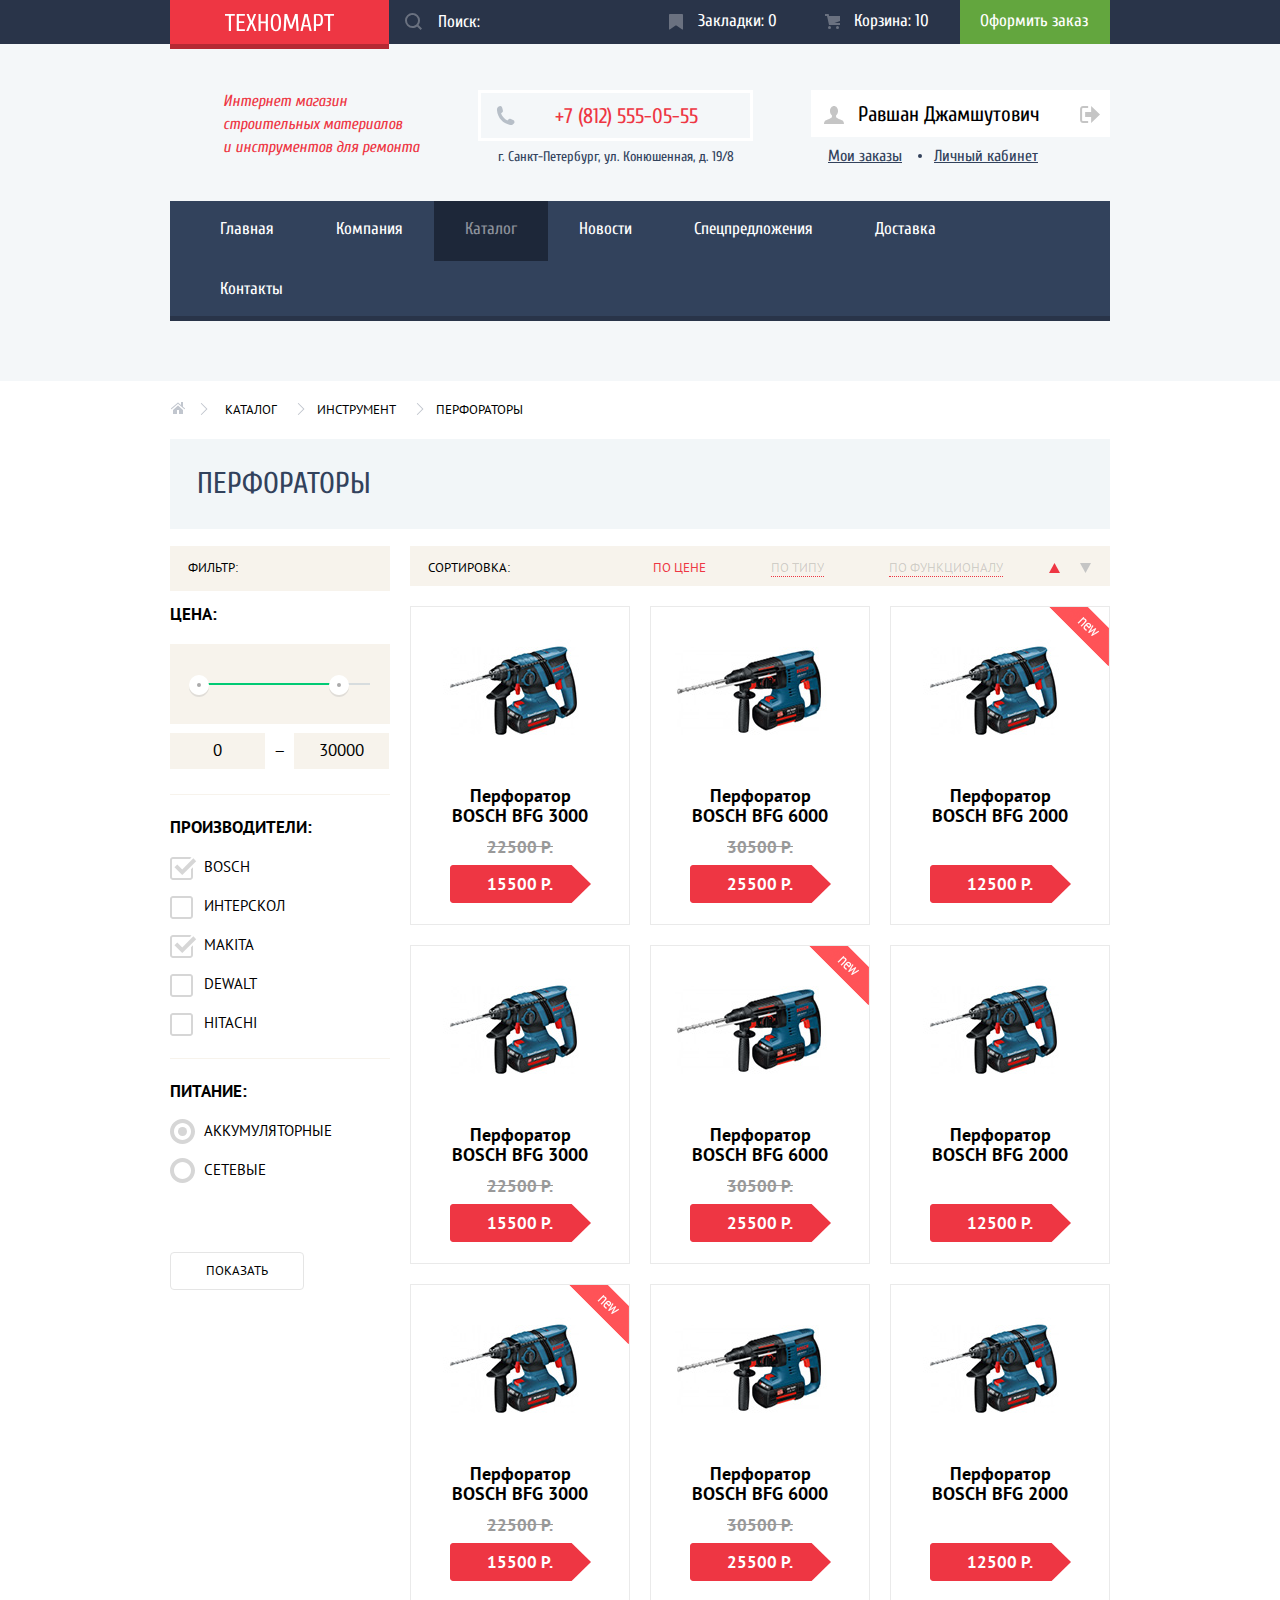
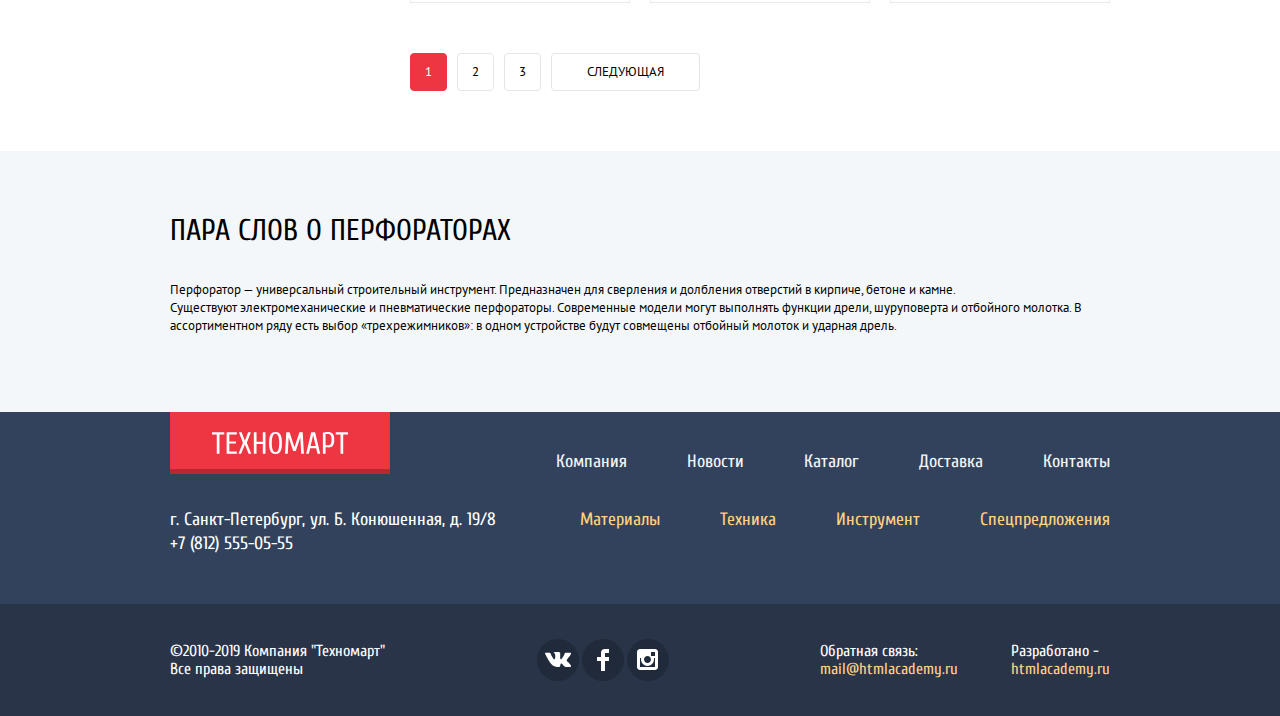
==== commit d5cfe8fa: "Написаны JS скрипты к интерактивным элементам. Скорректирована разметка и стили." ====
--- a/catalog.html
+++ b/catalog.html
@@ -24,7 +24,7 @@
             </form>
             <ul class="header__list user-list">
                 <li class="user-list__item"><a href="#" class="user-list__link">Закладки: <span>0</span></a></li>
-                <li class="user-list__item"><a href="#" class="user-list__link user-list__link_buy">Корзина: <span>10</span></a></li>
+                <li class="user-list__item"><a href="#" class="user-list__link">Корзина: <span>10</span></a></li>
                 <li class="user-list__item"><a href="#" class="user-list__link user-list__link_checkout">Оформить заказ</a></li>
             </ul>
         </div>
@@ -71,7 +71,7 @@
         <ul class="menu">
             <li class="menu__item"><a href="index.html" class="menu__link">Главная</a></li>
             <li class="menu__item"><a href="#" class="menu__link">Компания</a></li>
-            <li class="menu__item"><a href="#" class="menu__link">Каталог</a></li>
+            <li class="menu__item"><a href="#" class="menu__link menu__link_active">Каталог</a></li>
             <li class="menu__item"><a href="#" class="menu__link">Новости</a></li>
             <li class="menu__item"><a href="#" class="menu__link">Спецпредложения</a></li>
             <li class="menu__item"><a href="#" class="menu__link">Доставка</a></li>
@@ -114,39 +114,39 @@
                 </fieldset>
                 <fieldset class="filters__brand-filter brand-filter">
                     <legend class="brand-filter__title product-filter-title">Производители:</legend>
-                    <ul class="brand-filter__brand-checkbox-list brand-checkbox-list">
-                        <li class="brand-checkbox-list__item">
-                            <input type="checkbox" id="brand1" class="brand-checkbox-list__checkbox visually-hidden" checked>
-                            <label for="brand1" class="brand-checkbox-list__label">BOSCH</label>
-                        </li>
-                        <li class="brand-checkbox-list__item">
-                            <input type="checkbox" id="brand2" class="brand-checkbox-list__checkbox visually-hidden">
-                            <label for="brand2" class="brand-checkbox-list__label">ИНТЕРСКОЛ</label>
-                        </li>
-                        <li class="brand-checkbox-list__item">
-                            <input type="checkbox" id="brand3" class="brand-checkbox-list__checkbox visually-hidden" checked>
-                            <label for="brand3" class="brand-checkbox-list__label">MAKITA</label>
-                        </li>
-                        <li class="brand-checkbox-list__item">
-                            <input type="checkbox" id="brand4" class="brand-checkbox-list__checkbox visually-hidden">
-                            <label for="brand4" class="brand-checkbox-list__label">DEWALT</label>
-                        </li>
-                        <li class="brand-checkbox-list__item">
-                            <input type="checkbox" id="brand5" class="brand-checkbox-list__checkbox visually-hidden">
-                            <label for="brand5" class="brand-checkbox-list__label">HITACHI</label>
+                    <ul class="brand-filter__brand-list brand-list">
+                        <li class="brand-list__item">
+                            <input type="checkbox" id="brand1" class="brand-list__checkbox visually-hidden" checked>
+                            <label for="brand1" class="brand-list__label">BOSCH</label>
+                        </li>
+                        <li class="brand-list__item">
+                            <input type="checkbox" id="brand2" class="brand-list__checkbox visually-hidden">
+                            <label for="brand2" class="brand-list__label">ИНТЕРСКОЛ</label>
+                        </li>
+                        <li class="brand-list__item">
+                            <input type="checkbox" id="brand3" class="brand-list__checkbox visually-hidden" checked>
+                            <label for="brand3" class="brand-list__label">MAKITA</label>
+                        </li>
+                        <li class="brand-list__item">
+                            <input type="checkbox" id="brand4" class="brand-list__checkbox visually-hidden">
+                            <label for="brand4" class="brand-list__label">DEWALT</label>
+                        </li>
+                        <li class="brand-list__item">
+                            <input type="checkbox" id="brand5" class="brand-list__checkbox visually-hidden">
+                            <label for="brand5" class="brand-list__label">HITACHI</label>
                         </li>
                     </ul>
                 </fieldset>
                 <fieldset class="filters__power-filter power-filter">
                     <legend class="power-filter__title product-filter-title">Питание:</legend>
-                    <ul class="power-filter__power-radio-list power-radio-list">
-                        <li class="power-radio-list__item">
-                            <input type=radio id="power1" class="power-radio-list__radio visually-hidden" name="power-group" checked>
-                            <label for="power1" class="power-radio-list__label">Аккумуляторные</label>
-                        </li>
-                        <li class="power-radio-list__item">
-                            <input type=radio id="power2" class="power-radio-list__radio visually-hidden" name="power-group">
-                            <label for="power2" class="power-radio-list__label">Сетевые</label>
+                    <ul class="power-filter__power-list power-list">
+                        <li class="power-list__item">
+                            <input type=radio id="power1" class="power-list__radio visually-hidden" name="power-group" checked>
+                            <label for="power1" class="power-list__label">Аккумуляторные</label>
+                        </li>
+                        <li class="power-list__item">
+                            <input type=radio id="power2" class="power-list__radio visually-hidden" name="power-group">
+                            <label for="power2" class="power-list__label">Сетевые</label>
                         </li>
                     </ul>
                 </fieldset>
@@ -392,7 +392,7 @@
     </div>
 </footer>
 <section class="add-cart-popup">
-    <h3 class="add-cart-popup__title visually-hidden">Окно покупки товара</h3>
+    <h2 class="add-cart-popup__title visually-hidden">Окно покупки товара</h2>
     <p class="add-cart-popup__text">Товар добавлен в корзину!</p>
     <ul class="add-cart-popup__add-cart-menu add-cart-menu">
         <li class="add-cart-menu__item"><a href="#" class="add-cart-menu__link">Оформить заказ</a></li>
@@ -400,5 +400,6 @@
     </ul>
     <button type="button" class="add-cart-popup__btn-close btn-close"><img src="img/icon-close-popup.svg" alt="Кнопка закрытия окна"></button>
 </section>
+<script src="js/catalogpage-script.js"></script>
 </body>
 </html>
--- a/css/style.css
+++ b/css/style.css
@@ -339,7 +339,8 @@
     background-color: #293449;
 }
 
-.menu__link:active {
+.menu__link:active,
+.menu__link_active {
     color: rgba(255, 255, 255, 0.5);
     background-color: #1d2739;
 }
@@ -850,9 +851,10 @@
     text-transform: uppercase;
     color: #ffffff;
     background-color: #ee3643;
+    border-radius: 4px;
     display: inline-block;
     vertical-align: top;
-    padding: 12px 44px;
+    padding: 10px 45px;
 }
 
 .service-item__link:hover,
@@ -972,7 +974,7 @@
     display: none;
     position: fixed;
     left: 50%;
-    top: 25px;
+    top: 140px;
     margin-left: -470px;
     box-shadow: 0px 20px 40px 0 rgba(0, 0, 0, 0.75);
 }
@@ -982,7 +984,7 @@
     display: none;
     position: fixed;
     left: 50%;
-    top: 100px;
+    top: 250px;
     width: 620px;
     background-color: #ffffff;
     box-shadow: 0px 20px 40px 0 rgba(0, 0, 0, 0.75);
@@ -991,7 +993,7 @@
 }
 
 .feedback-popup {
-    padding-top: 48px;
+    padding-top: 40px;
 }
 
 .feedback {
@@ -1016,7 +1018,7 @@
     width: 220px;
     border: solid 2px #dee3e4;
     border-radius: 4px;
-    padding: 14px 16px 15px 10px;
+    padding: 6px 16px 8px 10px;
     margin-top: 13px;
 }
 
@@ -1062,7 +1064,7 @@
     border: none;
     cursor: pointer;
     border-radius: 4px;
-    padding: 14px 199px;
+    padding: 10px 199px;
 }
 
 .btn-close {
@@ -1210,7 +1212,7 @@
     font-family: 'PT Sans', 'Arial', sans-serif;
 }
 
-.user-list__link_buy {
+.user-list__link_add-product {
     background-color: #ee3643;
 }
 
@@ -1219,8 +1221,8 @@
 .breadcrumb-list,
 .sort__menu,
 .control-list,
-.brand-checkbox-list,
-.power-radio-list,
+.brand-list,
+.power-list,
 .products,
 .pagination,
 .add-cart-menu {
@@ -1470,8 +1472,8 @@
     margin-top: 17px;
 }
 
-.brand-checkbox-list__label,
-.power-radio-list__label {
+.brand-list__label,
+.power-list__label {
     font-size: 15px;
     line-height: 20px;
     text-transform: uppercase;
@@ -1482,12 +1484,12 @@
     padding-left: 34px;
 }
 
-.brand-checkbox-list__item:not(:last-child),
-.power-radio-list__item:not(:last-child) {
+.brand-list__item:not(:last-child),
+.power-list__item:not(:last-child) {
     margin-bottom: 19px;
 }
 
-.brand-checkbox-list__checkbox + .brand-checkbox-list__label::before {
+.brand-list__checkbox + .brand-list__label::before {
     position: absolute;
     top: 0;
     left: 0;
@@ -1500,21 +1502,21 @@
     opacity: 0.7;
 }
 
-.brand-checkbox-list__checkbox:checked + .brand-checkbox-list__label::before {
+.brand-list__checkbox:checked + .brand-list__label::before {
     width: 27px;
     background-image: url(../img/checkbox-on.svg);
 }
 
-.brand-checkbox-list__checkbox:disabled + .brand-checkbox-list__label::before {
+.brand-list__checkbox:disabled + .brand-list__label::before {
     opacity: 0.3;
 }
 
-.brand-checkbox-list__checkbox:disabled + .brand-checkbox-list__label {
+.brand-list__checkbox:disabled + .brand-list__label {
     color: rgba(0, 0, 0, 0.4);
 }
 
-.brand-checkbox-list__checkbox:focus + .brand-checkbox-list__label::before,
-.brand-checkbox-list__checkbox:hover + .brand-checkbox-list__label::before {
+.brand-list__checkbox:focus + .brand-list__label::before,
+.brand-list__checkbox:hover + .brand-list__label::before {
     opacity: 1;
 }
 
@@ -1524,7 +1526,7 @@
     margin-bottom: 57px;
 }
 
-.power-radio-list__radio + .power-radio-list__label::before {
+.power-list__radio + .power-list__label::before {
     position: absolute;
     top: -2px;
     left: 0;
@@ -1537,20 +1539,20 @@
     opacity: 0.7;
 }
 
-.power-radio-list__radio:checked + .power-radio-list__label::before {
+.power-list__radio:checked + .power-list__label::before {
     background-image: url(../img/radio-on.svg);
 }
 
-.power-radio-list__radio:disabled + .power-radio-list__label::before {
+.power-list__radio:disabled + .power-list__label::before {
     opacity: 0.3;
 }
 
-.power-radio-list__radio:disabled + .power-radio-list__label {
+.power-list__radio:disabled + .power-list__label {
     color: rgba(0, 0, 0, 0.4);
 }
 
-.power-radio-list__radio:focus + .power-radio-list__label::before,
-.power-radio-list__radio:hover + .power-radio-list__label::before {
+.power-list__radio:focus + .power-list__label::before,
+.power-list__radio:hover + .power-list__label::before {
     opacity: 1;
 }
 
@@ -1858,12 +1860,13 @@
 }
 
 .add-cart-popup {
+    top: 400px;
     background-image: url(../img/icon-confirm-to-cart.svg);
     background-repeat: no-repeat;
-    background-position: 65px 55px;
+    background-position: 52px 46px;
     font-family: 'Cuprum', 'Arial', sans-serif;
     font-weight: 400;
-    padding-top: 42px;
+    padding-top: 38px;
 }
 
 .add-cart-popup__text {
@@ -1890,13 +1893,17 @@
     vertical-align: top;
     background-color: #ffffff;
     border-radius: 4px;
-    padding: 12px 58px;
+    padding: 10px 61px;
 }
 
 .add-cart-menu__item:nth-child(1) .add-cart-menu__link {
     color: #ffffff;
     background-color: #ee3643;
     margin-right: 20px;
+}
+
+.add-cart-menu__item:nth-child(2) .add-cart-menu__link {
+    padding: 10px 45px;
 }
 
 .add-cart-menu__item:nth-child(1) .add-cart-menu__link:hover,
@@ -1984,6 +1991,10 @@
     animation: bounce 0.6s;
 }
 
+.modal-error {
+    animation: shake 0.6s;
+}
+
 .service-item-show {
     display: block;
 }
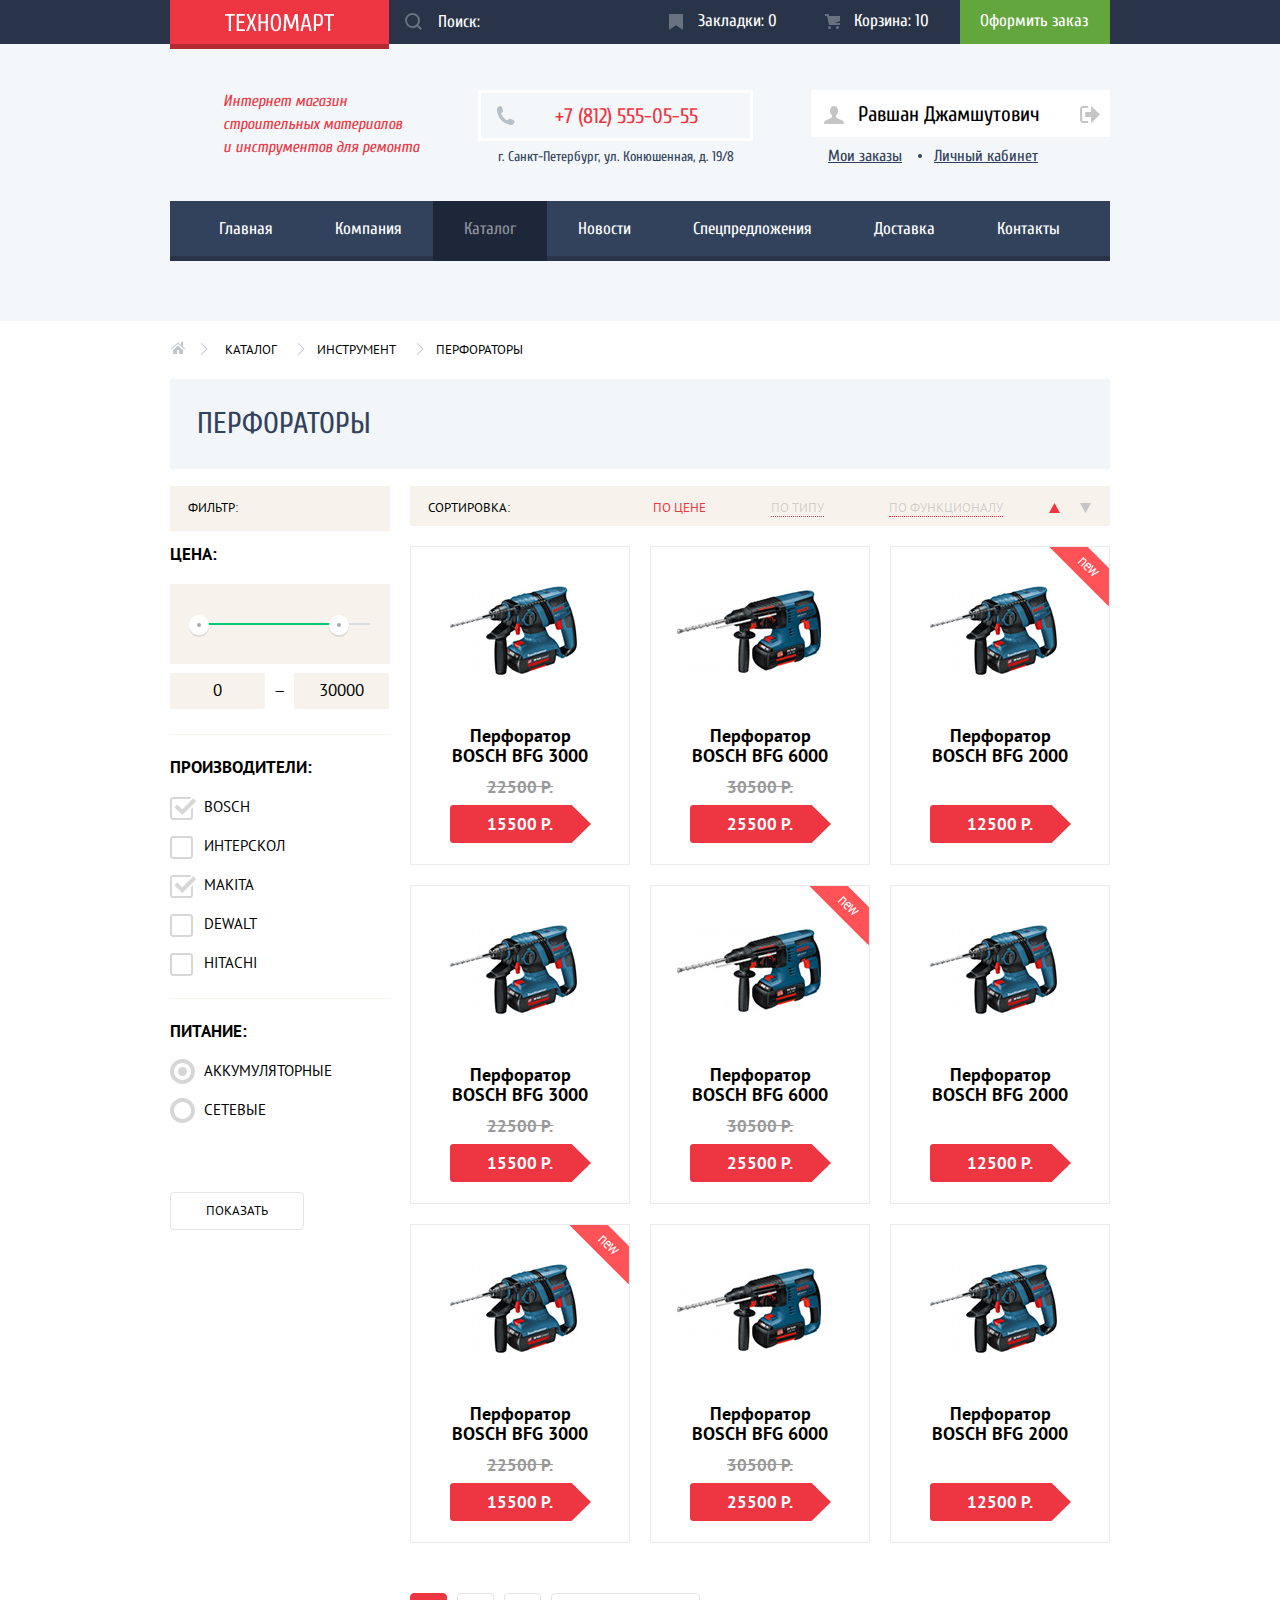
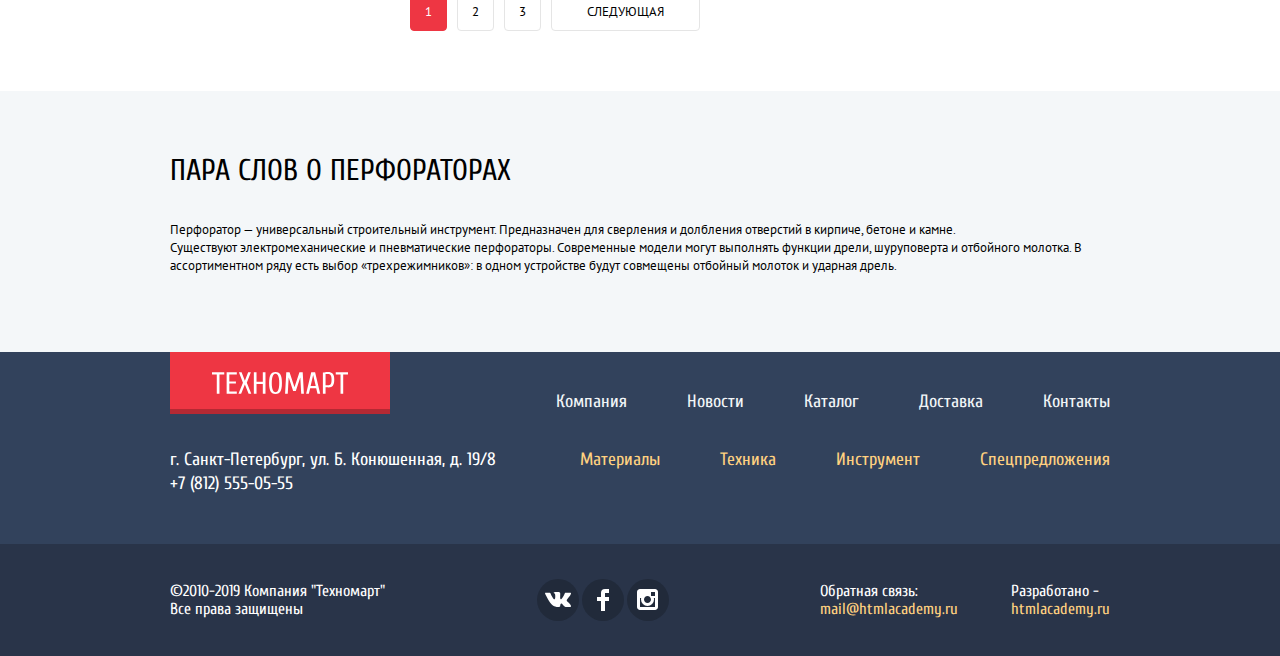
==== commit 29c61bfc: "Добавлен min.css. Скорректированы стили" ====
--- a/catalog.html
+++ b/catalog.html
@@ -3,9 +3,9 @@
 <head>
     <meta charset="UTF-8">
     <title>Техномарт - каталог</title>
-    <link href="https://fonts.googleapis.com/css?family=Cuprum:400,400i,700,700i|PT+Sans:400,700&display=swap&subset=cyrillic" rel="stylesheet">
+    <link href="https://fonts.googleapis.com/css?family=Cuprum:400,400i,700,700i%7CPT+Sans:400,700&display=swap&subset=cyrillic" rel="stylesheet">
     <link rel="stylesheet" href="css/normalize.css">
-    <link rel="stylesheet" href="css/style.css">
+    <link rel="stylesheet" href="css/style.min.css">
 </head>
 <body>
 <header class="header">
@@ -34,7 +34,7 @@
             <h1 class="offer__title">Интернет магазин строительных материалов&nbsp;&nbsp; и инструментов для ремонта</h1>
         </div>
         <div class="header__address address">
-            <a href="tel: +78125550555" class="address__phone">+7 (812) 555-05-55</a>
+            <a href="tel:+78125550555" class="address__phone">+7 (812) 555-05-55</a>
             <p class="address__city">г. Санкт-Петербург, ул. Конюшенная, д. 19/8</p>
         </div>
         <div class="header__account account">
@@ -82,6 +82,7 @@
 
 <main class="catalog-page">
     <section class="breadcrumbs container">
+        <h2 class="breadcrumbs__title visually-hidden">Меню каталога</h2>
         <ul class="breadcrumbs__breadcrumb-list breadcrumb-list">
             <li class="breadcrumb-list__item"><a href="#" class="breadcrumb-list__link"><img src="img/icon-home.svg" alt="Домой"></a></li>
             <li class="breadcrumb-list__item"><a href="#" class="breadcrumb-list__link">Каталог</a></li>
--- a/css/style.min.css
+++ b/css/style.min.css
@@ -0,0 +1 @@
+@-webkit-keyframes bounce{0%{-webkit-transform:translateY(-2000px);transform:translateY(-2000px)}70%{-webkit-transform:translateY(30px);transform:translateY(30px)}90%{-webkit-transform:translateY(-10px);transform:translateY(-10px)}to{-webkit-transform:translateY(0);transform:translateY(0)}}@keyframes bounce{0%{-webkit-transform:translateY(-2000px);transform:translateY(-2000px)}70%{-webkit-transform:translateY(30px);transform:translateY(30px)}90%{-webkit-transform:translateY(-10px);transform:translateY(-10px)}to{-webkit-transform:translateY(0);transform:translateY(0)}}@-webkit-keyframes shake{0%,to{-webkit-transform:translateX(0);transform:translateX(0)}10%,30%,50%,70%,90%{-webkit-transform:translateX(-10px);transform:translateX(-10px)}20%,40%,60%,80%{-webkit-transform:translateX(10px);transform:translateX(10px)}}@keyframes shake{0%,to{-webkit-transform:translateX(0);transform:translateX(0)}10%,30%,50%,70%,90%{-webkit-transform:translateX(-10px);transform:translateX(-10px)}20%,40%,60%,80%{-webkit-transform:translateX(10px);transform:translateX(10px)}}html{-webkit-box-sizing:border-box;box-sizing:border-box}*,::after,::before{-webkit-box-sizing:inherit;box-sizing:inherit}body{margin:0;padding:0;font-family:'Cuprum','Arial',sans-serif;font-weight:400;font-size:14px;color:#000}a{text-decoration:none}.visually-hidden:not(:focus):not(:active),input[type=checkbox].visually-hidden,input[type=radio].visually-hidden{position:absolute;width:1px;height:1px;margin:-1px;border:0;padding:0;white-space:nowrap;-webkit-clip-path:inset(100%);clip-path:inset(100%);clip:rect(0 0 0 0);overflow:hidden}.container{width:940px;margin:0 auto}.header{background-color:#f4f7f9;padding-bottom:60px}.header__intro-background{background-color:#293449}.header__intro{font-size:17px;line-height:18px;color:#fff;display:-webkit-box;display:-ms-flexbox;display:flex}.logo{display:inline-block;vertical-align:top;padding:13px 55px 0;text-align:center;-webkit-box-shadow:inset 0 -5px 0 0 rgba(0,0,0,.24);box-shadow:inset 0 -5px 0 0 rgba(0,0,0,.24);background-color:#ee3643}.logo:focus,.logo:hover{background-color:#ca2c37}.logo:active{background-color:#ba2732}.header__logo{margin-bottom:-5px}.search{position:relative}.search__field{border:0;background-color:#293449;width:260px;height:42px;padding-left:49px;padding-right:5px}.search__field::-webkit-input-placeholder{color:#fff}.search__field::-moz-placeholder{color:#fff}.search__field:-ms-input-placeholder,.search__field::-ms-input-placeholder{color:#fff}.search__field::placeholder{color:#fff}.search__field:hover{background-color:#212a3a}.search__field:focus{background-color:#fff}.search__button{position:absolute;top:12px;left:10px;border:0;background-color:transparent;opacity:.3}.search__field:hover~.search__button{opacity:1}.search__field:focus~.search__button path{fill:red}.user-list{padding:0;list-style-type:none}.registration{margin:0;padding:0}.menu,.registration{list-style-type:none}.brands-list,.menu,.shop-pluses{margin:0}.brands-list,.delivery-list,.shop-pluses{padding:0;list-style-type:none}.services-list{margin:0}.footer-menu,.services-list{padding:0;list-style-type:none}.development-list,.social-list{margin:0;padding:0;list-style-type:none}.user-list{margin:0 0 0 auto;display:-webkit-box;display:-ms-flexbox;display:flex;-ms-flex-wrap:wrap;flex-wrap:wrap}.user-list__link{position:relative;display:inline-block;vertical-align:top;color:#fff;padding:12px 31px 14px 46px}.user-list__item:nth-child(1) .user-list__link::before,.user-list__item:nth-child(2) .user-list__link::before{position:absolute;content:"";top:14px;left:17px;width:14px;height:16px;background-image:url(../img/icon-bookmark.svg);background-repeat:no-repeat;background-position:0 0;opacity:.3}.user-list__item:nth-child(2) .user-list__link::before{width:15px;height:15px;background-image:url(../img/icon-cart.svg)}.user-list__link:focus,.user-list__link:hover{background-color:#212a3a}.user-list__item:nth-child(1) .user-list__link:focus::before,.user-list__item:nth-child(1) .user-list__link:hover::before,.user-list__item:nth-child(2) .user-list__link:focus::before,.user-list__item:nth-child(2) .user-list__link:hover::before{opacity:1}.user-list__link:active{color:rgba(255,255,255,.6);background-color:#161d29}.user-list__item:nth-child(1) .user-list__link:active::before,.user-list__item:nth-child(2) .user-list__link:active::before{opacity:.5}.user-list__link_checkout{background-color:#63a63e;padding-left:20px;padding-right:22px;padding-bottom:14px}.user-list__link_checkout:focus,.user-list__link_checkout:hover{background-color:#5fbb2d}.user-list__link_checkout:active{color:rgba(255,255,255,.5);background-color:#518534}.header__description{padding-top:46px;padding-bottom:32px;padding-left:53px;display:-webkit-box;display:-ms-flexbox;display:flex;-webkit-box-pack:justify;-ms-flex-pack:justify;justify-content:space-between}.offer{width:197px}.offer__title{font-size:16px;line-height:23px;font-weight:400;font-style:italic;color:#ee3643;margin:0}.address__phone{display:block;font-size:21px;line-height:21px;color:#ee3643;border:3px solid #fff;padding:13px 52px 11px 74px;margin-bottom:4px;background-image:url(../img/icon-phone.svg);background-repeat:no-repeat;background-position:15px center}.address__city{line-height:24px;text-align:center;color:#32425c;margin:0}.registration,.registration__link{display:-webkit-box;display:-ms-flexbox;display:flex}.registration{-ms-flex-wrap:wrap;flex-wrap:wrap}.registration__link{font-size:21px;line-height:21px;color:#000;background-color:#fff;padding:14px 17px 11px;-webkit-box-pack:center;-ms-flex-pack:center;justify-content:center;-webkit-box-align:center;-ms-flex-align:center;align-items:center}.registration__link svg,.user-menu__link_user-page svg{margin-right:14px}.registration__item:nth-child(1) .registration__link{margin-right:10px}.registration__item:nth-child(2) .registration__link{padding-left:25px}.registration__link:focus,.registration__link:hover{color:#ee3643}.registration__link:focus path,.registration__link:hover path{fill:#000}.registration__link:active{color:rgba(0,0,0,.3)}.registration__link:active path{fill:#c5c5c5}.header__navigation{background-color:#32425c;-webkit-box-shadow:inset 0 -5px 0 0 #293449;box-shadow:inset 0 -5px 0 0 #293449}.menu{display:-webkit-box;display:-ms-flexbox;display:flex;-ms-flex-wrap:wrap;flex-wrap:wrap;padding:0 18px}.menu__link{display:inline-block;vertical-align:top;font-size:17px;line-height:21px;color:#fff;padding:17px 31px 22px}.menu__link:focus,.menu__link:hover{background-color:#293449}.menu__link:active,.menu__link_active{color:rgba(255,255,255,.5);background-color:#1d2739}.features{padding-top:59px;padding-bottom:53px}.shop-pluses{display:-webkit-box;display:-ms-flexbox;display:flex;-ms-flex-wrap:wrap;flex-wrap:wrap;-webkit-box-align:start;-ms-flex-align:start;align-items:flex-start}.shop-pluses__item{width:300px}.shop-pluses__box{padding:21px 23px 18px 21px;width:300px}.shop-pluses__item:not(:last-child){margin-bottom:20px}.shop-pluses__item_material{position:relative;background-color:#ffbf47;margin-right:20px;background-image:url(../img/materials-icon.svg);background-repeat:no-repeat;background-position:213px}.shop-pluses__item_material::before{position:absolute;content:"";top:0;right:0;width:60px;height:59px;background-image:url(../img/new-flag.png);background-repeat:no-repeat;background-position:0 0}.shop-pluses__item_tool{background-color:#3bbce3;margin-right:20px;background-image:url(../img/tools-icon.svg);background-repeat:no-repeat;background-position:197px}.shop-pluses__item_technique{background-color:#dc91d8;background-image:url(../img/technic-icon.svg);background-repeat:no-repeat;background-position:191px}.shop-pluses__item_delivery,.shop-pluses__item_discount{width:100%;display:-webkit-box;display:-ms-flexbox;display:flex;-webkit-box-pack:end;-ms-flex-pack:end;justify-content:flex-end}.shop-pluses__box_delivery,.shop-pluses__box_discount{background-color:#8ed78f;background-image:url(../img/discounts-icon.svg);background-repeat:no-repeat;background-position:196px}.shop-pluses__box_delivery{background-color:#ffc047;background-image:url(../img/delivery-icon.svg);background-position:191px}.shop-pluses__text{font-size:24px;line-height:30px;font-weight:700;color:#fff;margin:0 0 15px}.shop-pluses__link{display:inline-block;vertical-align:top;font-size:14px;line-height:14px;text-transform:uppercase;color:#fff;background-color:rgba(0,0,0,.1);padding:12px 24px 14px}.shop-pluses__link:focus,.shop-pluses__link:hover{background-color:rgba(0,0,0,.2)}.shop-pluses__link:active{background-color:rgba(0,0,0,.3)}.company__link,.contact__link,.filters__btn,.pagination__link,.products-intro__link,.products__btn,.products__btn_bookmark,.shop-pluses__link,.slider-drills__link{border-radius:4px}.slider-drills{position:relative;width:620px;margin-right:20px;margin-top:-269px}.slider-drills__item{padding:26px 24px 22px;display:none}.slider-drills__item_first,.slider-drills__item_second{background-image:url(../img/slide-drills-01.jpg);background-repeat:no-repeat;background-size:cover;background-position:center}.slider-drills__item_second{background-image:url(../img/slide-drills-02.jpg)}.slider-drills__title{font-size:36px;line-height:36px;font-weight:700;text-transform:uppercase;color:#fff;margin:0}.slider-drills__text{font-size:18px;line-height:24px;color:#fff;margin:0 0 118px}.slider-drills__link{display:inline-block;vertical-align:top;line-height:18px;text-transform:uppercase;color:#fff;background-color:#ee3643;padding:14px 46px 9px 49px}.slider-drills__link:focus,.slider-drills__link:hover{background-color:#ca2c37}.slider-drills__link:active{background-color:#ba2732}.slider-drills__btn{position:absolute;top:114px;border:0;background-color:transparent;cursor:pointer}.slider-drills__btn_left{left:25px}.slider-drills__btn_right{right:20px}.slider-drills__controls{display:-webkit-box;display:-ms-flexbox;display:flex;-ms-flex-wrap:wrap;flex-wrap:wrap;position:absolute;bottom:39px;left:50%}.slider-drills__control{display:inline-block;vertical-align:top;width:10px;height:10px;border-radius:10px;background-color:#fff;cursor:pointer;position:relative}.slider-drills__control_first{margin-right:10px}.slider-radio-first:checked~.index-page .slider-drills__item_first,.slider-radio-second:checked~.index-page .slider-drills__item_second{display:block}.slider-radio-first:checked~.index-page .slider-drills__control_first:before,.slider-radio-second:checked~.index-page .slider-drills__control_second:before{position:absolute;top:2px;left:2px;content:"";width:6px;height:6px;border-radius:6px;background-color:#ee3643}.popular-products{padding-bottom:20px}.products-intro{background-color:#f9f5f0;display:-webkit-box;display:-ms-flexbox;display:flex;-webkit-box-align:center;-ms-flex-align:center;align-items:center;-ms-flex-wrap:wrap;flex-wrap:wrap;padding:22px 24px 22px 28px;margin-bottom:22px}.products-intro__title{font-size:30px;line-height:30px;font-weight:400;text-transform:uppercase;color:#32425c;margin:0}.products-intro__link{display:inline-block;vertical-align:top;line-height:18px;text-transform:uppercase;color:#fff;background-color:#ee3643;padding:12px 55px;margin-left:auto}.products-intro__link:focus,.products-intro__link:hover{background-color:#ca2c37}.products-intro__link:active{background-color:#ba2732}.products__item-main{position:relative;border:1px solid #eaeaea;text-align:center;padding-bottom:17px;width:220px}.products__item-main:nth-child(4n)::before{position:absolute;content:"";top:0;right:0;width:60px;height:59px;background-image:url(../img/new-flag.png);background-repeat:no-repeat;background-position:0 0}.products__item-main:not(:nth-child(4n)){margin-right:20px}.products__item-main:focus,.products__item-main:hover{-webkit-box-shadow:0 10px 25px 0 rgba(41,52,73,.5);box-shadow:0 10px 25px 0 rgba(41,52,73,.5)}.products__item-main:focus .products__image,.products__item-main:hover .products__image{opacity:0}.products__item-main:focus .products__overlay,.products__item-main:hover .products__overlay{opacity:1}.popular-brands{padding-bottom:85px}.brands-list{display:-webkit-box;display:-ms-flexbox;display:flex;-ms-flex-wrap:wrap;flex-wrap:wrap}.brands-list__item:not(:nth-child(4n)){margin-right:20px}.brands-list__item:nth-child(-n+4){margin-bottom:20px}.brands-list__image{vertical-align:middle}.brands-list__link{display:inline-block;vertical-align:top;width:220px;height:145px;text-align:center;line-height:145px;border:1px solid #eaeaea;background-color:#fff}.brands-list__link:focus,.brands-list__link:hover{-webkit-box-shadow:0 10px 25px 0 rgba(41,52,73,.5);box-shadow:0 10px 25px 0 rgba(41,52,73,.5)}.brands-list__link:active{-webkit-box-shadow:0 4px 10px 0 rgba(41,52,73,.5);box-shadow:0 4px 10px 0 rgba(41,52,73,.5)}.brands-list__link:active .brands-list__image{opacity:.3}.services{background-color:#f4f7f9;padding-top:68px}.services__intro{padding-bottom:28px}.services__title{font-size:30px;line-height:30px;font-weight:400;text-transform:uppercase;margin:0 0 29px}.service-item__text,.services__text{font-family:'PT Sans','Arial',sans-serif;font-size:13px;line-height:21px;margin:0}.services__delivery-guarantee-credit{display:-webkit-box;display:-ms-flexbox;display:flex;padding-top:37px;padding-bottom:7px}.services-list__btn{font-size:21px;line-height:30px;color:#fff;-webkit-box-shadow:0 1px 0 0 #293449,inset 0 1px 0 0 #405069;box-shadow:0 1px 0 0 #293449,inset 0 1px 0 0 #405069;background-color:#32425c;border:0;cursor:pointer;display:inline-block;vertical-align:top;padding:17px 140px 17px 23px}.services-list__item:last-child .services-list__btn{padding-right:156px}.services-list__btn:focus,.services-list__btn:hover{background-color:#293449}.services-list__btn:active,.services-list__btn_active{color:#32425c;-webkit-box-shadow:0 1px 0 0 #fff,inset 0 1px 0 0 #fff;box-shadow:0 1px 0 0 #fff,inset 0 1px 0 0 #fff;background-color:#fff}.services__service-items{position:relative;padding-left:80px}.services__service-items::before{position:absolute;content:"";top:-41px;left:-7px;width:10px;height:279px;background-image:url(../img/shadow.png);background-repeat:no-repeat;background-position:0 0}.service-item{min-height:280px}.service-item__title{font-size:36px;line-height:36px;font-weight:400;text-transform:uppercase;color:#32425c;margin:0 0 30px}.service-item-credit,.service-item-delivery,.service-item-guarantee{background-image:url(../img/service-delivery.png);background-repeat:no-repeat;background-position:right 30px;padding-right:348px;display:none}.service-item-credit,.service-item-guarantee{background-image:url(../img/service-guarantee.png);padding-right:245px}.service-item-credit{background-image:url(../img/service-credit.png);padding-right:320px}.service-item-credit .service-item__text{margin-bottom:30px}.service-item__link{line-height:18px;text-transform:uppercase;color:#fff;background-color:#ee3643;border-radius:4px;display:inline-block;vertical-align:top;padding:10px 45px}.service-item__link:focus,.service-item__link:hover{background-color:#ca2c37}.service-item__link:active{background-color:#ba2732}.about-contacts{padding-top:82px;padding-bottom:86px;display:-webkit-box;display:-ms-flexbox;display:flex}.company{padding-right:120px}.company__title,.contact__title{font-size:30px;line-height:30px;font-weight:400;text-transform:uppercase;margin:0 0 26px}.company__text,.contact__text{font-family:'PT Sans','Arial',sans-serif;font-size:13px;line-height:24px;margin:0 0 21px}.company__text_intro{margin-bottom:24px}.company__text_description{padding-right:74px}.delivery-list{margin:0 0 37px}.delivery-list__item{font-size:18px;line-height:20px;font-weight:700;position:relative;padding-left:35px}.delivery-list__item:not(:last-child){margin-bottom:19px}.delivery-list__item::before{position:absolute;content:"";top:9px;left:0;width:25px;height:2px;background-color:#ee3643}.company__link{padding:13px 40px 8px}.company__link,.contact__link,.feedback__btn{line-height:18px;text-transform:uppercase;color:#fff;background-color:#ee3643;display:inline-block;vertical-align:top}.company__link:focus,.company__link:hover,.contact__link:focus,.contact__link:hover,.feedback__btn:focus,.feedback__btn:hover{background-color:#ca2c37}.company__link:active,.contact__link:active,.feedback__btn:active{background-color:#ba2732}.contact__text{padding-right:80px;margin-bottom:30px}.contact__map-link{display:block;margin-bottom:37px}.contact__link{padding:11px 59px 8px 63px}.map-popup{display:none;position:fixed;left:50%;top:140px;margin-left:-470px;-webkit-box-shadow:0 20px 40px 0 rgba(0,0,0,.75);box-shadow:0 20px 40px 0 rgba(0,0,0,.75)}.feedback-popup{top:250px}.add-cart-popup,.feedback-popup{display:none;position:fixed;left:50%;width:620px;background-color:#fff;-webkit-box-shadow:0 20px 40px 0 rgba(0,0,0,.75);box-shadow:0 20px 40px 0 rgba(0,0,0,.75);border-top:7px solid #ee3643;margin-left:-290px}.feedback-popup{padding-top:40px}.feedback,.feedback__label{display:-webkit-box;display:-ms-flexbox;display:flex}.feedback{-ms-flex-wrap:wrap;flex-wrap:wrap;-webkit-box-pack:center;-ms-flex-pack:center;justify-content:center}.feedback__label{-webkit-box-orient:vertical;-webkit-box-direction:normal;-ms-flex-direction:column;flex-direction:column;font-size:18px;line-height:18px}.feedback__label_name{margin-right:20px}.feedback__field{width:220px}.feedback__field,.feedback__text{border:solid 2px #dee3e4;border-radius:4px;padding:6px 16px 8px 10px;margin-top:13px}.feedback__field{margin-bottom:20px}.feedback__field::-webkit-input-placeholder,.feedback__text::-webkit-input-placeholder{font-family:'PT Sans','Arial',sans-serif;font-size:13px;line-height:18px;color:#a9a9a9}.feedback__field::-moz-placeholder,.feedback__text::-moz-placeholder{font-family:'PT Sans','Arial',sans-serif;font-size:13px;line-height:18px;color:#a9a9a9}.feedback__field:-ms-input-placeholder,.feedback__field::-ms-input-placeholder,.feedback__text:-ms-input-placeholder,.feedback__text::-ms-input-placeholder{font-family:'PT Sans','Arial',sans-serif;font-size:13px;line-height:18px;color:#a9a9a9}.feedback__field::placeholder,.feedback__text::placeholder{font-family:'PT Sans','Arial',sans-serif;font-size:13px;line-height:18px;color:#a9a9a9}.feedback__text{resize:none;width:460px;height:114px}.feedback__field:hover,.feedback__text:hover{border:solid 2px #b5b5b5}.feedback__field:focus,.feedback__text:focus{border:solid 2px #ee3643}.feedback__background-btn{width:100%;background-color:#f4f4f4;display:-webkit-box;display:-ms-flexbox;display:flex;-webkit-box-pack:center;-ms-flex-pack:center;justify-content:center;-webkit-box-align:center;-ms-flex-align:center;align-items:center;padding:37px 0;margin-top:37px}.feedback__btn{border:0;cursor:pointer;border-radius:4px;padding:10px 199px}.btn-close{border:0;background-color:transparent;cursor:pointer;position:absolute;top:9px;right:0}.footer{font-size:18px;line-height:24px;background-color:#32425c}.footer__intro{display:-webkit-box;display:-ms-flexbox;display:flex}.footer__logo{padding:20px 42px 13px}.footer-address__text{margin:0;color:#fff}.footer-menu__item:not(:last-child){margin-right:60px}.footer-menu{display:-webkit-box;display:-ms-flexbox;display:flex;-ms-flex-wrap:wrap;flex-wrap:wrap;margin:0 0 0 auto}.footer-menu-top{-ms-flex-item-align:end;align-self:flex-end}.footer-menu__link{color:#f1f5f7}.footer-menu__link:focus,.footer-menu__link:hover{text-decoration:underline}.footer-menu__link:active{color:rgba(241,245,247,.5);text-decoration:none}.footer__address-suggest{display:-webkit-box;display:-ms-flexbox;display:flex;padding-top:34px;padding-bottom:48px}.development-list__link,.footer-menu__link_suggest-link{color:#ffd180}.development-list__link:focus,.development-list__link:hover,.footer-menu__link_suggest-link:focus,.footer-menu__link_suggest-link:hover{text-decoration:underline}.footer-menu__link_suggest-link:active{color:rgba(255,209,128,.5);text-decoration:none}.footer__copyright-development-background{background-color:#293449}.footer__copyright-development{font-size:16px;line-height:18px;color:#fff;display:-webkit-box;display:-ms-flexbox;display:flex;-webkit-box-pack:justify;-ms-flex-pack:justify;justify-content:space-between;-webkit-box-align:center;-ms-flex-align:center;align-items:center;padding-top:35px;padding-bottom:35px}.copyright__text{margin:0}.social-list{display:-webkit-box;display:-ms-flexbox;display:flex;-ms-flex-wrap:wrap;flex-wrap:wrap}.social-list__item:not(:last-child){margin-right:3px}.social-list__link{display:-webkit-box;display:-ms-flexbox;display:flex;-webkit-box-pack:center;-ms-flex-pack:center;justify-content:center;-webkit-box-align:center;-ms-flex-align:center;align-items:center;width:42px;height:42px;border-radius:42px;background-color:#212a3a}.social-list__link:active,.social-list__link:focus,.social-list__link:hover{background-color:#ee3643}.development-list{display:-webkit-box;display:-ms-flexbox;display:flex;-ms-flex-wrap:wrap;flex-wrap:wrap}.development-list__item:first-child{margin-right:53px}.development-list__text{margin:0}.development-list__link:active{color:#ee3643;text-decoration:none}.catalog-page{font-family:'PT Sans','Arial',sans-serif}.user-list__link_add-product{background-color:#ee3643}.user-menu{list-style-type:none}.account-menu,.breadcrumb-list{margin:0;padding:0;list-style-type:none}.sort__menu{padding:0;list-style-type:none}.brand-list,.control-list,.power-list,.products{margin:0;padding:0;list-style-type:none}.pagination{padding:0;list-style-type:none}.add-cart-menu{margin:0;list-style-type:none}.user-menu,.user-menu__link{display:-webkit-box;display:-ms-flexbox;display:flex;-webkit-box-align:center;-ms-flex-align:center;align-items:center}.user-menu{-ms-flex-wrap:wrap;flex-wrap:wrap;background-color:#fff;margin:0 0 10px;padding:14px 10px 12px 13px}.user-menu__link{-webkit-box-pack:center;-ms-flex-pack:center;justify-content:center}.user-menu__link_user-page{font-size:21px;line-height:21px;color:#000;margin-right:39px}.control-list__link polygon:focus,.control-list__link polygon:hover,.user-menu__link:focus path,.user-menu__link:hover path{fill:#000}.user-menu__link:active{opacity:.3}.account-menu{display:-webkit-box;display:-ms-flexbox;display:flex;-ms-flex-wrap:wrap;flex-wrap:wrap;padding-left:17px}.account-menu__item:last-child{position:relative}.account-menu__item:last-child::before{position:absolute;top:7px;left:16px;content:"";width:4px;height:4px;border-radius:4px;background-color:#32425c}.account-menu__link{font-size:16px;line-height:18px;color:#32425c;text-decoration:underline}.account-menu__item:last-child .account-menu__link{padding-left:32px}.account-menu__link:focus,.account-menu__link:hover{color:#ee3643}.account-menu__link:active{color:rgba(50,66,92,.3)}.breadcrumbs{padding:20px 0}.breadcrumb-list{display:-webkit-box;display:-ms-flexbox;display:flex;-ms-flex-wrap:wrap;flex-wrap:wrap}.breadcrumb-list__item:not(:last-child){margin-right:10px}.breadcrumb-list__item{position:relative}.breadcrumb-list__item:not(:last-child)::after{position:absolute;top:2px;right:2px;content:"";width:8px;height:12px;background-image:url(../img/icon-right-breadcrumbs.svg);background-repeat:no-repeat;background-position:0 0}.breadcrumb-list__item:first-child::after{right:7px}.breadcrumb-list__item:not(:last-child) .breadcrumb-list__link{padding-right:30px}.breadcrumb-list__link,.goods__title{font-size:13px;line-height:18px;text-transform:uppercase;color:#000}.goods__title{font-family:'Cuprum','Arial',sans-serif;margin:0;font-size:30px;line-height:30px;font-weight:400;color:#32425c;background-color:#f2f6f8;padding:30px 27px}.goods__filters-catalog{display:-webkit-box;display:-ms-flexbox;display:flex;margin-top:17px;padding-bottom:60px}.filters{width:220px;margin-right:20px}.filters__title{margin:0;font-size:13px;font-weight:400;text-transform:uppercase;background-color:#f7f3ec;padding:15px 10px 15px 18px}.product-filter-title{font-size:17px;line-height:30px;font-weight:700;text-transform:uppercase;margin:0 0 15px}.brand-filter,.power-filter{border:0;padding:0}.price-filter{border:0;border-bottom:1px solid #f7f3ec;padding:0 0 25px;margin:8px 0 0}.price-filter__range-controls{position:relative;background-color:#f7f3ec;margin-bottom:9px;padding:39px 20px}.price-filter__scale{height:2px;background-color:#d7dcde}.price-filter__bar{height:2px;width:85%;background-color:#00ca74}.price-filter__btn{border:0;cursor:pointer;position:absolute;top:30px;left:0;background-color:transparent}.price-filter__btn_min{left:13px}.price-filter__btn_max{left:153px}.price-filter__price-fields{display:-webkit-box;display:-ms-flexbox;display:flex;-ms-flex-wrap:wrap;flex-wrap:wrap}.price-filter__field{text-align:center;font-size:17px;line-height:18px;width:95px;background-color:#f7f3ec;border:0;padding:8px 5px 10px}.price-filter__dash{margin:10px 9px 0}.brand-filter{border-bottom:1px solid #f7f3ec;padding-bottom:25px;margin:17px 0 0}.brand-list__label,.power-list__label{font-size:15px;line-height:20px;text-transform:uppercase;position:relative;display:block;cursor:pointer;-webkit-user-select:none;-moz-user-select:none;-ms-user-select:none;user-select:none;padding-left:34px}.brand-list__item:not(:last-child),.power-list__item:not(:last-child){margin-bottom:19px}.brand-list__checkbox+.brand-list__label::before{position:absolute;top:0;left:0;content:"";width:23px;height:23px;background-image:url(../img/checkbox-off.svg);background-repeat:no-repeat;background-position:0 0;opacity:.7}.brand-list__checkbox:checked+.brand-list__label::before{width:27px;background-image:url(../img/checkbox-on.svg)}.brand-list__checkbox:disabled+.brand-list__label::before{opacity:.3}.brand-list__checkbox:disabled+.brand-list__label,.power-list__radio:disabled+.power-list__label{color:rgba(0,0,0,.4)}.brand-list__checkbox:focus+.brand-list__label::before,.brand-list__checkbox:hover+.brand-list__label::before{opacity:1}.power-filter{padding-bottom:15px;margin:17px 0 57px}.power-list__radio+.power-list__label::before{position:absolute;top:-2px;left:0;content:"";width:25px;height:25px;background-image:url(../img/radio-off.svg);background-repeat:no-repeat;background-position:0 0;opacity:.7}.power-list__radio:checked+.power-list__label::before{background-image:url(../img/radio-on.svg)}.power-list__radio:disabled+.power-list__label::before{opacity:.3}.power-list__radio:focus+.power-list__label::before,.power-list__radio:hover+.power-list__label::before{opacity:1}.filters__btn,.pagination__item:last-child .pagination__link{font-size:13px;line-height:18px;text-transform:uppercase;color:#000;border:solid 1px #e5e5e5;background-color:#fff;cursor:pointer;display:inline-block;vertical-align:top;padding:9px 35px}.sort{background-color:#f7f3ec;display:-webkit-box;display:-ms-flexbox;display:flex;-webkit-box-align:center;-ms-flex-align:center;align-items:center;-ms-flex-wrap:wrap;flex-wrap:wrap;margin-bottom:20px;padding:13px 19px 9px 18px}.sort__title{padding:0}.sort__menu{margin:0 46px 0 auto}.sort__control-list,.sort__menu{display:-webkit-box;display:-ms-flexbox;display:flex;-ms-flex-wrap:wrap;flex-wrap:wrap}.sort__item:not(:last-child){margin-right:65px}.sort__link{font-size:13px;line-height:18px;text-transform:uppercase;color:rgba(0,0,0,.18);border-bottom:1px dotted #ee3643}.sort__link:focus,.sort__link:hover{color:#000;border-bottom:1px solid #ee3643}.sort__link:active,.sort__link_active{color:#ee3643;border-bottom:1px solid transparent}.control-list__item:not(:last-child) .control-list__link,.products__item:not(:nth-child(3n)){margin-right:20px}.control-list__link polygon:active,.control-list__link_active polygon{fill:#ee3643}.products-catalog__products-list{max-width:700px}.products{font-family:'PT Sans','Arial',sans-serif;display:-webkit-box;display:-ms-flexbox;display:flex;-ms-flex-wrap:wrap;flex-wrap:wrap}.products__item{position:relative;border:1px solid #eaeaea;text-align:center;padding-bottom:18px;width:220px}.products__item:not(:nth-last-child(-n+3)){margin-bottom:20px}.products__item:nth-child(3)::before,.products__item:nth-child(5)::before,.products__item:nth-child(7)::before{position:absolute;content:"";top:0;right:0;width:60px;height:59px;background-image:url(../img/new-flag.png);background-repeat:no-repeat;background-position:0 0}.products__item:focus,.products__item:hover{-webkit-box-shadow:0 10px 25px 0 rgba(41,52,73,.5);box-shadow:0 10px 25px 0 rgba(41,52,73,.5)}.products__item:focus .products__image,.products__item:hover .products__image{opacity:0}.products__btn:active::before,.products__btn:focus::before,.products__btn:hover::before,.products__item:focus .products__overlay,.products__item:hover .products__overlay{opacity:1}.products__text-box{padding-top:6px;padding-right:30px;padding-left:30px}.products__title{font-size:18px;line-height:20px;font-weight:700;margin:0 0 12px}.products__title_new{margin-bottom:36px}.products__price{color:#999}.products__discount,.products__price{font-size:17px;line-height:18px;font-weight:700;margin:0}.products__price{text-decoration:line-through;margin-bottom:6px}.products__discount{color:#fff;background-image:url(../img/product-price-background.svg);background-repeat:no-repeat;background-position:center;display:inline-block;vertical-align:top;padding:13px 40px}.products__overlay{position:absolute;top:0;left:0;width:218px;height:170px;font-family:'Cuprum','Arial',sans-serif;font-weight:400;display:-webkit-box;display:-ms-flexbox;display:flex;-webkit-box-orient:vertical;-webkit-box-direction:normal;-ms-flex-direction:column;flex-direction:column;-webkit-box-align:center;-ms-flex-align:center;align-items:center;-webkit-box-pack:center;-ms-flex-pack:center;justify-content:center;opacity:0}.products__btn{position:relative;font-size:14px;line-height:18px;text-transform:uppercase;color:#fff;-webkit-box-shadow:inset 0 -3px 0 0 #367315;box-shadow:inset 0 -3px 0 0 #367315;background-color:#63a63e;border:0;cursor:pointer;display:inline-block;vertical-align:top;padding:10px 45px 10px 49px;margin-bottom:7px}.products__btn::before{position:absolute;content:"";top:14px;left:12px;width:15px;height:15px;background-image:url(../img/icon-cart.svg);background-repeat:no-repeat;background-position:0 0;opacity:.3}.products__btn:focus,.products__btn:hover{background-color:#5fbb2d}.products__btn:active{-webkit-box-shadow:none;box-shadow:none;background-color:#518534}.products__btn_bookmark{font-size:14px;line-height:18px;text-transform:uppercase;color:#32425c;background-color:#fff;border:3px solid #63a63e;display:inline-block;vertical-align:top;padding:7px 31px}.products__btn_bookmark:focus,.products__btn_bookmark:hover{border:3px solid #32425c}.products__btn_bookmark:active{color:rgba(50,66,92,.3);border:3px solid rgba(50,66,92,.3)}.pagination{display:-webkit-box;display:-ms-flexbox;display:flex;-ms-flex-wrap:wrap;flex-wrap:wrap;margin:50px 0 0}.pagination__link{font-size:13px;line-height:18px;color:#000;text-transform:uppercase;background-color:#fff;border:1px solid #e5e5e5;display:inline-block;vertical-align:top;padding:9px 14px}.pagination__item:not(:last-child){margin-right:10px}.pagination__link:focus,.pagination__link:hover{border:1px solid #bdc6ca}.pagination__link:active{border:1px solid #ee3643}.pagination__link_active{color:#fff;background-color:#ee3643;border:solid 1px #ee3643}.add-cart-popup{top:400px;background-image:url(../img/icon-confirm-to-cart.svg);background-repeat:no-repeat;background-position:52px 46px;font-family:'Cuprum','Arial',sans-serif;font-weight:400;padding-top:38px}.add-cart-popup__text{font-size:30px;line-height:30px;text-align:center;margin-bottom:65px}.add-cart-menu{display:-webkit-box;display:-ms-flexbox;display:flex;-ms-flex-wrap:wrap;flex-wrap:wrap;-webkit-box-pack:center;-ms-flex-pack:center;justify-content:center;background-color:#f1f1f1;padding:37px 0}.add-cart-menu__link{font-size:14px;line-height:18px;color:#000;text-transform:uppercase;display:inline-block;vertical-align:top;background-color:#fff;border-radius:4px;padding:10px 61px}.add-cart-menu__item:nth-child(1) .add-cart-menu__link{color:#fff;background-color:#ee3643;margin-right:20px}.add-cart-menu__item:nth-child(2) .add-cart-menu__link{padding:10px 45px}.add-cart-menu__item:nth-child(1) .add-cart-menu__link:focus,.add-cart-menu__item:nth-child(1) .add-cart-menu__link:hover{background-color:#ca2c37}.add-cart-menu__item:nth-child(1) .add-cart-menu__link:active{background-color:#ba2732}.add-cart-menu__item:nth-child(2) .add-cart-menu__link:focus,.add-cart-menu__item:nth-child(2) .add-cart-menu__link:hover{background-color:#d3d3d3}.add-cart-menu__item:nth-child(2) .add-cart-menu__link:active{background-color:#708090;color:#fff}.conclusion{background-color:#f4f7f9;padding-top:65px;padding-bottom:77px}.about-product__title{font-family:'Cuprum','Arial',sans-serif;font-size:30px;line-height:30px;font-weight:400;margin:0 0 35px}.about-product__text{font-size:13px;line-height:18px;margin:0}.modal-show{display:block;-webkit-animation:bounce .6s;animation:bounce .6s}.modal-error{-webkit-animation:shake .6s;animation:shake .6s}.service-item-show{display:block}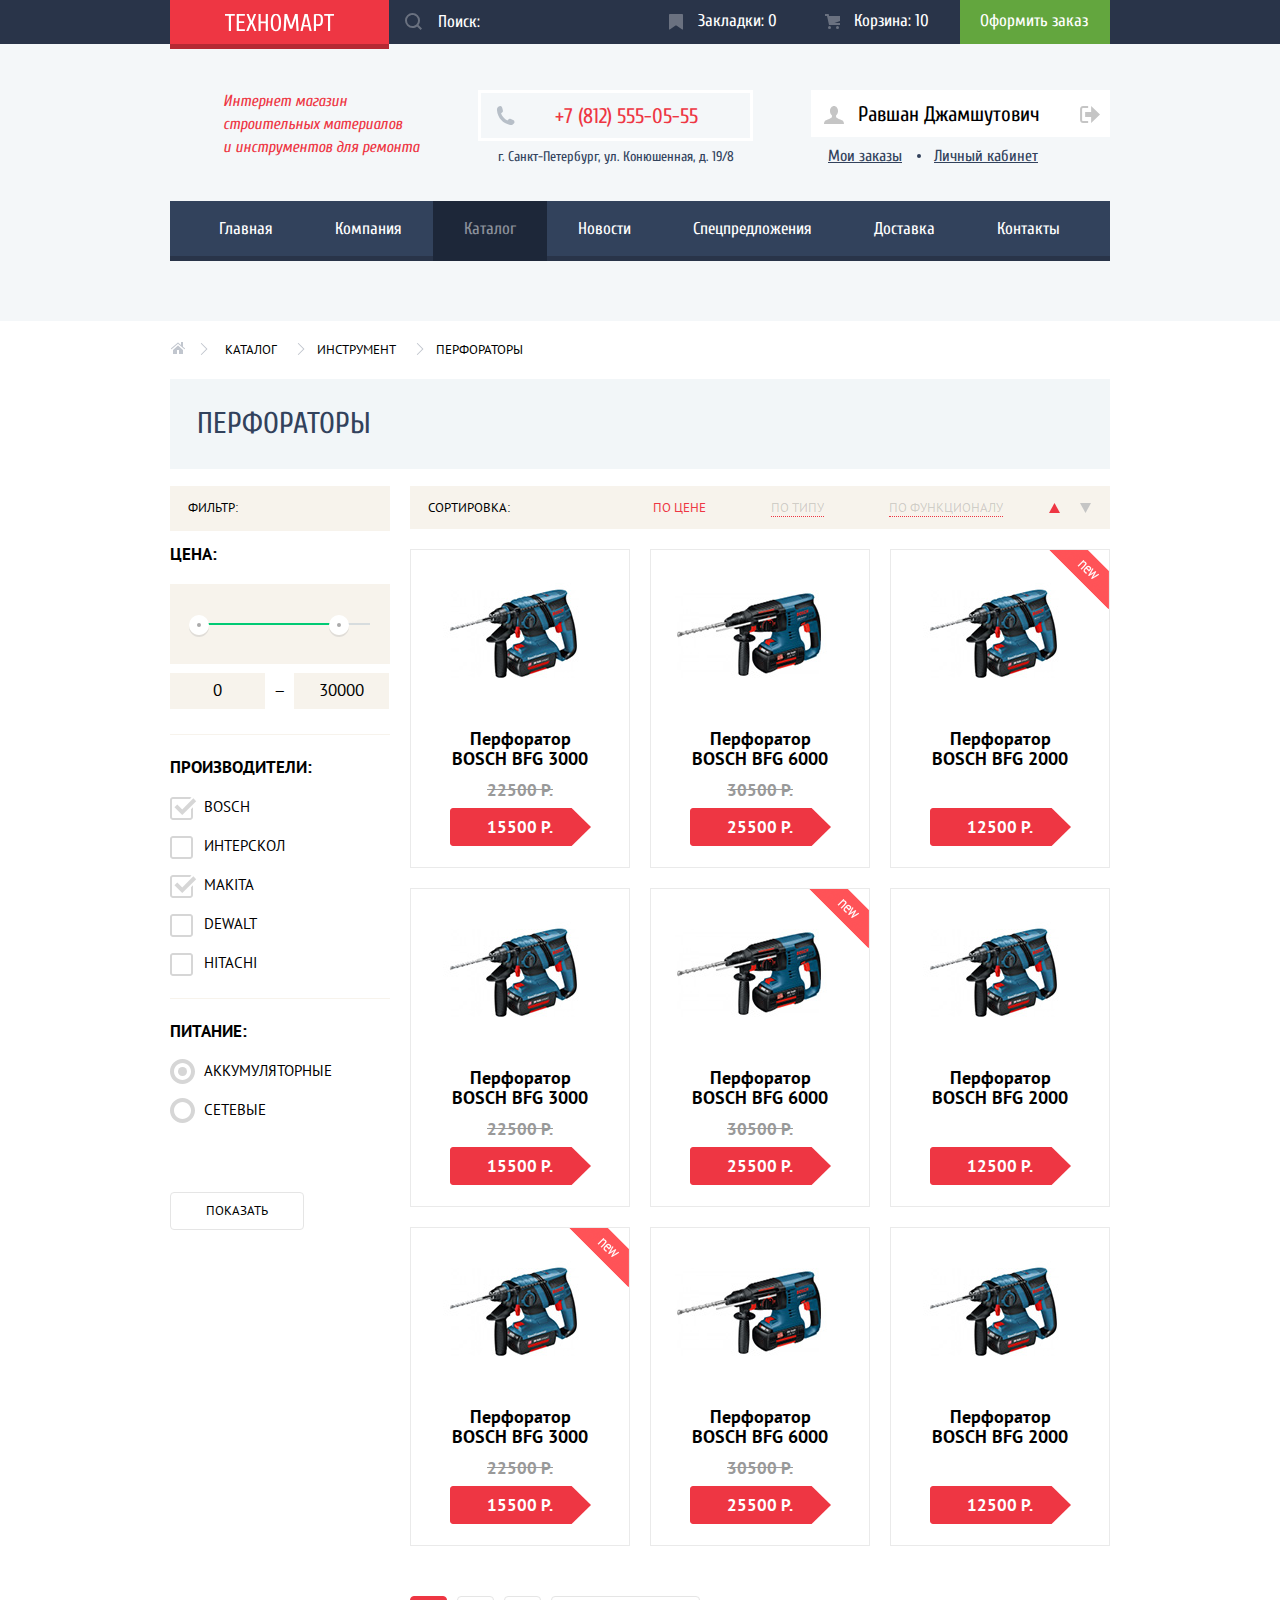
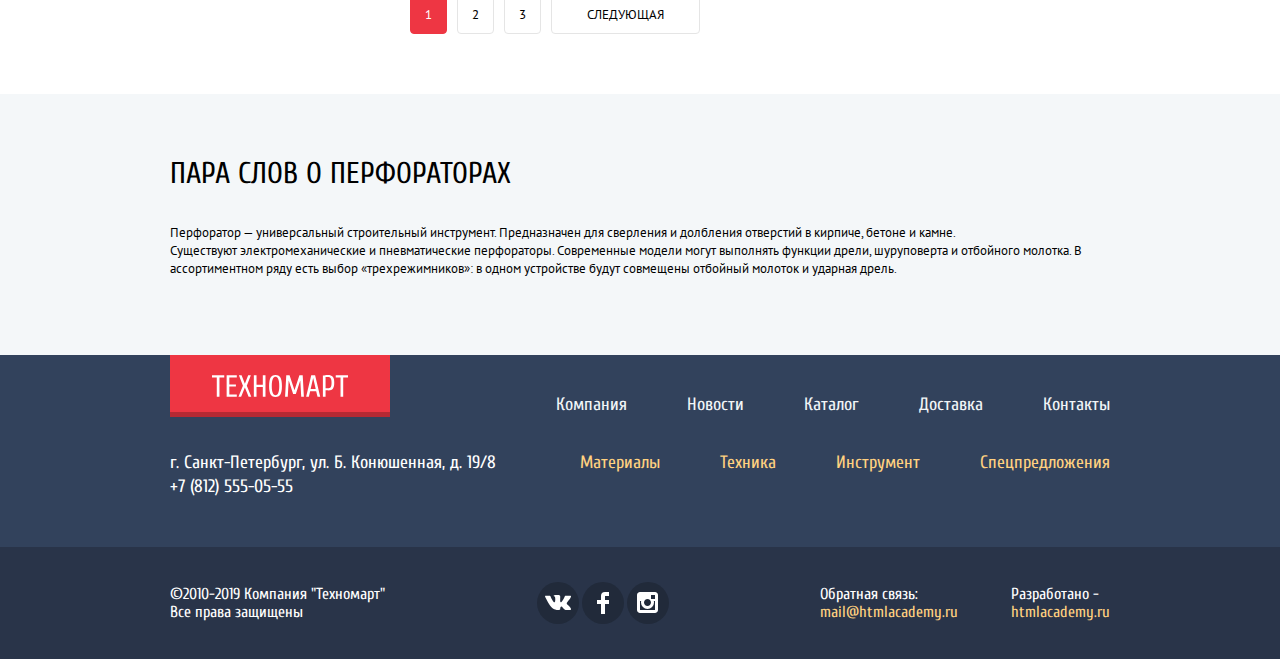
==== commit db1d5cae: "Скорректированы классы в html и стили. Добавлены файлы min.js" ====
--- a/catalog.html
+++ b/catalog.html
@@ -2,7 +2,7 @@
 <html lang="ru">
 <head>
     <meta charset="UTF-8">
-    <title>Техномарт - каталог</title>
+    <title>Техномарт - Каталог</title>
     <link href="https://fonts.googleapis.com/css?family=Cuprum:400,400i,700,700i%7CPT+Sans:400,700&display=swap&subset=cyrillic" rel="stylesheet">
     <link rel="stylesheet" href="css/normalize.css">
     <link rel="stylesheet" href="css/style.min.css">
@@ -11,14 +11,12 @@
 <header class="header">
     <div class="header__intro-background">
         <div class="header__intro container">
-            <a href="index.html" class="header__logo logo"><img src="img/technomart-logo.svg"
-                                                       alt="Логотип магазина Техномарт" width="109" height="19"></a>
+            <a href="index.html" class="header__logo logo"><img src="img/technomart-logo.svg" alt="Логотип магазина Техномарт" width="109" height="19"></a>
             <form action="#" class="header__search search">
                 <input class="search__field" type="search" placeholder="Поиск:">
                 <button class="search__button" type="submit">
                     <svg xmlns="http://www.w3.org/2000/svg" width="17" height="17" viewBox="0 0 17 17">
-                        <path fill="#ffffff"
-                              d="M17 15.586l-3.542-3.542A7.465 7.465 0 0 0 15 7.5 7.5 7.5 0 1 0 7.5 15c1.71 0 3.282-.579 4.544-1.542L15.586 17 17 15.586zM2 7.5C2 4.467 4.467 2 7.5 2 10.532 2 13 4.467 13 7.5c0 3.032-2.468 5.5-5.5 5.5A5.506 5.506 0 0 1 2 7.5z"/>
+                        <path fill="#ffffff" d="M17 15.586l-3.542-3.542A7.465 7.465 0 0 0 15 7.5 7.5 7.5 0 1 0 7.5 15c1.71 0 3.282-.579 4.544-1.542L15.586 17 17 15.586zM2 7.5C2 4.467 4.467 2 7.5 2 10.532 2 13 4.467 13 7.5c0 3.032-2.468 5.5-5.5 5.5A5.506 5.506 0 0 1 2 7.5z"/>
                     </svg>
                 </button>
             </form>
@@ -41,10 +39,8 @@
             <ul class="account__user-menu user-menu">
                 <li class="user-menu__item">
                     <a href="#" class="user-menu__link user-menu__link_user-page">
-                        <svg xmlns="http://www.w3.org/2000/svg" width="20" height="18"
-                             viewBox="0 0 20 18">
-                            <path fill="#c5c5c5"
-                                  d="M17.881 14.166c-2.144-.735-4.256-1.666-5.207-2.39-.657-.501-.77-1.618-.517-2.415 1.118-.903 1.864-2.477 1.864-4.278C14.021 2.276 12.221 0 10 0S5.979 2.276 5.979 5.083c0 1.801.746 3.374 1.863 4.277.253.798.141 1.915-.517 2.416-.95.724-3.063 1.654-5.207 2.39S0 18 0 18h20s.025-3.099-2.119-3.834z"/>
+                        <svg xmlns="http://www.w3.org/2000/svg" width="20" height="18" viewBox="0 0 20 18">
+                            <path fill="#c5c5c5" d="M17.881 14.166c-2.144-.735-4.256-1.666-5.207-2.39-.657-.501-.77-1.618-.517-2.415 1.118-.903 1.864-2.477 1.864-4.278C14.021 2.276 12.221 0 10 0S5.979 2.276 5.979 5.083c0 1.801.746 3.374 1.863 4.277.253.798.141 1.915-.517 2.416-.95.724-3.063 1.654-5.207 2.39S0 18 0 18h20s.025-3.099-2.119-3.834z"/>
                         </svg>
                         Равшан Джамшутович
                     </a>
@@ -54,8 +50,7 @@
                         <svg xmlns="http://www.w3.org/2000/svg" width="21" height="17" viewBox="0 0 21 17">
                             <g fill="#c5c5c5">
                                 <path fill="#c5c5c5" d="M21 8.5L12.125 0v6h-6v5h6v6z"/>
-                                <path fill="#c5c5c5"
-                                      d="M3.106 13.952V3.048c.018-.376.171-1.057 1.01-1.057h5.027V0H4.116C1.938 0 1.112 1.81 1.087 3.027v10.946C1.112 15.189 1.938 17 4.116 17h5.027v-1.99H4.116c-.839 0-.992-.683-1.01-1.058z"/>
+                                <path fill="#c5c5c5" d="M3.106 13.952V3.048c.018-.376.171-1.057 1.01-1.057h5.027V0H4.116C1.938 0 1.112 1.81 1.087 3.027v10.946C1.112 15.189 1.938 17 4.116 17h5.027v-1.99H4.116c-.839 0-.992-.683-1.01-1.058z"/>
                             </g>
                         </svg>
                     </a>
@@ -68,7 +63,7 @@
         </div>
     </div>
     <nav class="header__navigation container">
-        <ul class="menu">
+        <ul class="header__menu menu">
             <li class="menu__item"><a href="index.html" class="menu__link">Главная</a></li>
             <li class="menu__item"><a href="#" class="menu__link">Компания</a></li>
             <li class="menu__item"><a href="#" class="menu__link menu__link_active">Каталог</a></li>
@@ -84,18 +79,18 @@
     <section class="breadcrumbs container">
         <h2 class="breadcrumbs__title visually-hidden">Меню каталога</h2>
         <ul class="breadcrumbs__breadcrumb-list breadcrumb-list">
-            <li class="breadcrumb-list__item"><a href="#" class="breadcrumb-list__link"><img src="img/icon-home.svg" alt="Домой"></a></li>
+            <li class="breadcrumb-list__item"><a href="index.html" class="breadcrumb-list__link"><img src="img/icon-home.svg" alt="Домой"></a></li>
             <li class="breadcrumb-list__item"><a href="#" class="breadcrumb-list__link">Каталог</a></li>
             <li class="breadcrumb-list__item"><a href="#" class="breadcrumb-list__link">Инструмент</a></li>
-            <li class="breadcrumb-list__item"><a href="#" class="breadcrumb-list__link">Перфораторы</a></li>
+            <li class="breadcrumb-list__item"><a class="breadcrumb-list__link">Перфораторы</a></li>
         </ul>
     </section>
     <section class="goods container">
         <h2 class="goods__title">Перфораторы</h2>
         <div class="goods__filters-catalog">
             <form action="#" class="goods__filters filters">
-                <h3 class="filters__title">Фильтр:</h3>
-                <fieldset class="filters__price-filter price-filter">
+                <h3 class="filters__title filters-sort-title">Фильтр:</h3>
+                <fieldset class="filters__item price-filter">
                     <legend class="price-filter__title product-filter-title">Цена:</legend>
                     <div class="price-filter__range">
                         <div class="price-filter__range-controls">
@@ -113,7 +108,7 @@
                         </div>
                     </div>
                 </fieldset>
-                <fieldset class="filters__brand-filter brand-filter">
+                <fieldset class="filters__item brand-filter">
                     <legend class="brand-filter__title product-filter-title">Производители:</legend>
                     <ul class="brand-filter__brand-list brand-list">
                         <li class="brand-list__item">
@@ -138,7 +133,7 @@
                         </li>
                     </ul>
                 </fieldset>
-                <fieldset class="filters__power-filter power-filter">
+                <fieldset class="filters__item power-filter">
                     <legend class="power-filter__title product-filter-title">Питание:</legend>
                     <ul class="power-filter__power-list power-list">
                         <li class="power-list__item">
@@ -155,7 +150,7 @@
             </form>
             <div class="goods__products-catalog products-catalog">
                 <div class="products-catalog__sort sort">
-                    <h3 class="sort__title filters__title">Сортировка:</h3>
+                    <h3 class="sort__title filters-sort-title">Сортировка:</h3>
                     <ul class="sort__menu">
                         <li class="sort__item"><a href="#" class="sort__link sort__link_active">По цене</a></li>
                         <li class="sort__item"><a href="#" class="sort__link">По типу</a></li>
@@ -325,11 +320,11 @@
 
 <footer class="footer">
     <div class="footer__intro container">
-        <a href="#" class="footer__logo logo"><img src="img/technomart-logo.svg" alt="Логотип магазина Техномарт"></a>
+        <a href="index.html" class="footer__logo logo"><img src="img/technomart-logo.svg" alt="Логотип магазина Техномарт"></a>
         <ul class="footer__footer-menu footer-menu footer-menu-top">
             <li class="footer-menu__item"><a href="#" class="footer-menu__link">Компания</a></li>
             <li class="footer-menu__item"><a href="#" class="footer-menu__link">Новости</a></li>
-            <li class="footer-menu__item"><a href="catalog.html" class="footer-menu__link">Каталог</a></li>
+            <li class="footer-menu__item"><a href="#" class="footer-menu__link">Каталог</a></li>
             <li class="footer-menu__item"><a href="#" class="footer-menu__link">Доставка</a></li>
             <li class="footer-menu__item"><a href="#" class="footer-menu__link">Контакты</a></li>
         </ul>
@@ -337,15 +332,15 @@
     <div class="footer__address-suggest container">
         <div class="footer__footer-address footer-address">
             <p class="footer-address__text">г. Санкт-Петербург, ул. Б. Конюшенная, д. 19/8</p>
-            <p class="footer-address__text">+7 (812) 555-05-55</p>
+            <a href="tel:+78125550555" class="footer-address__text">+7 (812) 555-05-55</a>
         </div>
         <ul class="footer__footer-menu footer-menu">
-            <li class="footer-menu__item"><a href="#" class="footer-menu__link_suggest-link">Материалы</a>
+            <li class="footer-menu__item"><a href="#" class="footer-menu__link footer-menu__link_suggest">Материалы</a>
             </li>
-            <li class="footer-menu__item"><a href="#" class="footer-menu__link_suggest-link">Техника</a></li>
-            <li class="footer-menu__item"><a href="#" class="footer-menu__link_suggest-link">Инструмент</a>
+            <li class="footer-menu__item"><a href="#" class="footer-menu__link footer-menu__link_suggest">Техника</a></li>
+            <li class="footer-menu__item"><a href="#" class="footer-menu__link footer-menu__link_suggest">Инструмент</a>
             </li>
-            <li class="footer-menu__item"><a href="#" class="footer-menu__link_suggest-link">Спецпредложения</a></li>
+            <li class="footer-menu__item"><a href="#" class="footer-menu__link footer-menu__link_suggest">Спецпредложения</a></li>
         </ul>
     </div>
     <div class="footer__copyright-development-background">
@@ -358,8 +353,7 @@
                 <li class="social-list__item">
                     <a href="https://www.vk.com" class="social-list__link" target="_blank">
                         <svg xmlns="http://www.w3.org/2000/svg" width="26" height="15" viewBox="0 0 26 15">
-                            <path fill="#FFF"
-                                  d="M16.138 11.51c.956-.309 2.18 2.04 3.483 2.939.978.681 1.727.534 1.727.534l3.473-.05s1.815-.112.957-1.554c-.071-.12-.503-1.069-2.585-3.022-2.177-2.043-1.882-1.712.739-5.244 1.597-2.153 2.236-3.468 2.036-4.028-.192-.539-1.365-.399-1.365-.399L20.69.713c-.381.001-.704.119-.851.515-.003.004-.621 1.666-1.445 3.079-1.741 2.989-2.436 3.148-2.724 2.961-.661-.433-.494-1.737-.494-2.664 0-2.897.432-4.105-.846-4.417-.427-.104-.739-.172-1.828-.182-1.392-.021-2.574 0-3.244.329-.445.223-.786.712-.579.74.26.035.843.16 1.155.586.401.552.389 1.789.389 1.789s.229 3.411-.54 3.834c-.528.29-1.25-.302-2.803-3.016-.793-1.388-1.392-2.922-1.392-2.922s-.116-.285-.326-.441c-.25-.185-.6-.244-.6-.244L.848.684S.29.7.085.946c-.182.218-.015.668-.015.668s2.909 6.881 6.203 10.347c3.02 3.182 6.452 2.971 6.452 2.971h1.555s.469-.054.709-.312c.224-.24.214-.691.214-.691s-.031-2.109.935-2.419z"/>
+                            <path fill="#FFF" d="M16.138 11.51c.956-.309 2.18 2.04 3.483 2.939.978.681 1.727.534 1.727.534l3.473-.05s1.815-.112.957-1.554c-.071-.12-.503-1.069-2.585-3.022-2.177-2.043-1.882-1.712.739-5.244 1.597-2.153 2.236-3.468 2.036-4.028-.192-.539-1.365-.399-1.365-.399L20.69.713c-.381.001-.704.119-.851.515-.003.004-.621 1.666-1.445 3.079-1.741 2.989-2.436 3.148-2.724 2.961-.661-.433-.494-1.737-.494-2.664 0-2.897.432-4.105-.846-4.417-.427-.104-.739-.172-1.828-.182-1.392-.021-2.574 0-3.244.329-.445.223-.786.712-.579.74.26.035.843.16 1.155.586.401.552.389 1.789.389 1.789s.229 3.411-.54 3.834c-.528.29-1.25-.302-2.803-3.016-.793-1.388-1.392-2.922-1.392-2.922s-.116-.285-.326-.441c-.25-.185-.6-.244-.6-.244L.848.684S.29.7.085.946c-.182.218-.015.668-.015.668s2.909 6.881 6.203 10.347c3.02 3.182 6.452 2.971 6.452 2.971h1.555s.469-.054.709-.312c.224-.24.214-.691.214-.691s-.031-2.109.935-2.419z"/>
                         </svg>
                     </a>
                 </li>
@@ -373,8 +367,7 @@
                 <li class="social-list__item">
                     <a href="https://www.instagram.com" class="social-list__link" target="_blank">
                         <svg xmlns="http://www.w3.org/2000/svg" width="21" height="21" viewBox="0 0 21 21">
-                            <path fill="#FFF"
-                                  d="M18 0H3C1.35 0 0 1.35 0 3v15c0 1.65 1.35 3 3 3h15c1.65 0 3-1.35 3-3V3c0-1.65-1.35-3-3-3zm-7.5 7c1.93 0 3.5 1.57 3.5 3.5S12.43 14 10.5 14 7 12.43 7 10.5 8.57 7 10.5 7zM18 18H3V9h1.181A6.504 6.504 0 0 0 4 10.5a6.5 6.5 0 1 0 13 0 6.45 6.45 0 0 0-.181-1.5H18v9zm0-11h-4V3h4v4z"/>
+                            <path fill="#FFF" d="M18 0H3C1.35 0 0 1.35 0 3v15c0 1.65 1.35 3 3 3h15c1.65 0 3-1.35 3-3V3c0-1.65-1.35-3-3-3zm-7.5 7c1.93 0 3.5 1.57 3.5 3.5S12.43 14 10.5 14 7 12.43 7 10.5 8.57 7 10.5 7zM18 18H3V9h1.181A6.504 6.504 0 0 0 4 10.5a6.5 6.5 0 1 0 13 0 6.45 6.45 0 0 0-.181-1.5H18v9zm0-11h-4V3h4v4z"/>
                         </svg>
                     </a>
                 </li>
@@ -401,6 +394,6 @@
     </ul>
     <button type="button" class="add-cart-popup__btn-close btn-close"><img src="img/icon-close-popup.svg" alt="Кнопка закрытия окна"></button>
 </section>
-<script src="js/catalogpage-script.js"></script>
+<script src="js/catalog.min.js"></script>
 </body>
 </html>
--- a/css/style.min.css
+++ b/css/style.min.css
@@ -1 +1 @@
-@-webkit-keyframes bounce{0%{-webkit-transform:translateY(-2000px);transform:translateY(-2000px)}70%{-webkit-transform:translateY(30px);transform:translateY(30px)}90%{-webkit-transform:translateY(-10px);transform:translateY(-10px)}to{-webkit-transform:translateY(0);transform:translateY(0)}}@keyframes bounce{0%{-webkit-transform:translateY(-2000px);transform:translateY(-2000px)}70%{-webkit-transform:translateY(30px);transform:translateY(30px)}90%{-webkit-transform:translateY(-10px);transform:translateY(-10px)}to{-webkit-transform:translateY(0);transform:translateY(0)}}@-webkit-keyframes shake{0%,to{-webkit-transform:translateX(0);transform:translateX(0)}10%,30%,50%,70%,90%{-webkit-transform:translateX(-10px);transform:translateX(-10px)}20%,40%,60%,80%{-webkit-transform:translateX(10px);transform:translateX(10px)}}@keyframes shake{0%,to{-webkit-transform:translateX(0);transform:translateX(0)}10%,30%,50%,70%,90%{-webkit-transform:translateX(-10px);transform:translateX(-10px)}20%,40%,60%,80%{-webkit-transform:translateX(10px);transform:translateX(10px)}}html{-webkit-box-sizing:border-box;box-sizing:border-box}*,::after,::before{-webkit-box-sizing:inherit;box-sizing:inherit}body{margin:0;padding:0;font-family:'Cuprum','Arial',sans-serif;font-weight:400;font-size:14px;color:#000}a{text-decoration:none}.visually-hidden:not(:focus):not(:active),input[type=checkbox].visually-hidden,input[type=radio].visually-hidden{position:absolute;width:1px;height:1px;margin:-1px;border:0;padding:0;white-space:nowrap;-webkit-clip-path:inset(100%);clip-path:inset(100%);clip:rect(0 0 0 0);overflow:hidden}.container{width:940px;margin:0 auto}.header{background-color:#f4f7f9;padding-bottom:60px}.header__intro-background{background-color:#293449}.header__intro{font-size:17px;line-height:18px;color:#fff;display:-webkit-box;display:-ms-flexbox;display:flex}.logo{display:inline-block;vertical-align:top;padding:13px 55px 0;text-align:center;-webkit-box-shadow:inset 0 -5px 0 0 rgba(0,0,0,.24);box-shadow:inset 0 -5px 0 0 rgba(0,0,0,.24);background-color:#ee3643}.logo:focus,.logo:hover{background-color:#ca2c37}.logo:active{background-color:#ba2732}.header__logo{margin-bottom:-5px}.search{position:relative}.search__field{border:0;background-color:#293449;width:260px;height:42px;padding-left:49px;padding-right:5px}.search__field::-webkit-input-placeholder{color:#fff}.search__field::-moz-placeholder{color:#fff}.search__field:-ms-input-placeholder,.search__field::-ms-input-placeholder{color:#fff}.search__field::placeholder{color:#fff}.search__field:hover{background-color:#212a3a}.search__field:focus{background-color:#fff}.search__button{position:absolute;top:12px;left:10px;border:0;background-color:transparent;opacity:.3}.search__field:hover~.search__button{opacity:1}.search__field:focus~.search__button path{fill:red}.user-list{padding:0;list-style-type:none}.registration{margin:0;padding:0}.menu,.registration{list-style-type:none}.brands-list,.menu,.shop-pluses{margin:0}.brands-list,.delivery-list,.shop-pluses{padding:0;list-style-type:none}.services-list{margin:0}.footer-menu,.services-list{padding:0;list-style-type:none}.development-list,.social-list{margin:0;padding:0;list-style-type:none}.user-list{margin:0 0 0 auto;display:-webkit-box;display:-ms-flexbox;display:flex;-ms-flex-wrap:wrap;flex-wrap:wrap}.user-list__link{position:relative;display:inline-block;vertical-align:top;color:#fff;padding:12px 31px 14px 46px}.user-list__item:nth-child(1) .user-list__link::before,.user-list__item:nth-child(2) .user-list__link::before{position:absolute;content:"";top:14px;left:17px;width:14px;height:16px;background-image:url(../img/icon-bookmark.svg);background-repeat:no-repeat;background-position:0 0;opacity:.3}.user-list__item:nth-child(2) .user-list__link::before{width:15px;height:15px;background-image:url(../img/icon-cart.svg)}.user-list__link:focus,.user-list__link:hover{background-color:#212a3a}.user-list__item:nth-child(1) .user-list__link:focus::before,.user-list__item:nth-child(1) .user-list__link:hover::before,.user-list__item:nth-child(2) .user-list__link:focus::before,.user-list__item:nth-child(2) .user-list__link:hover::before{opacity:1}.user-list__link:active{color:rgba(255,255,255,.6);background-color:#161d29}.user-list__item:nth-child(1) .user-list__link:active::before,.user-list__item:nth-child(2) .user-list__link:active::before{opacity:.5}.user-list__link_checkout{background-color:#63a63e;padding-left:20px;padding-right:22px;padding-bottom:14px}.user-list__link_checkout:focus,.user-list__link_checkout:hover{background-color:#5fbb2d}.user-list__link_checkout:active{color:rgba(255,255,255,.5);background-color:#518534}.header__description{padding-top:46px;padding-bottom:32px;padding-left:53px;display:-webkit-box;display:-ms-flexbox;display:flex;-webkit-box-pack:justify;-ms-flex-pack:justify;justify-content:space-between}.offer{width:197px}.offer__title{font-size:16px;line-height:23px;font-weight:400;font-style:italic;color:#ee3643;margin:0}.address__phone{display:block;font-size:21px;line-height:21px;color:#ee3643;border:3px solid #fff;padding:13px 52px 11px 74px;margin-bottom:4px;background-image:url(../img/icon-phone.svg);background-repeat:no-repeat;background-position:15px center}.address__city{line-height:24px;text-align:center;color:#32425c;margin:0}.registration,.registration__link{display:-webkit-box;display:-ms-flexbox;display:flex}.registration{-ms-flex-wrap:wrap;flex-wrap:wrap}.registration__link{font-size:21px;line-height:21px;color:#000;background-color:#fff;padding:14px 17px 11px;-webkit-box-pack:center;-ms-flex-pack:center;justify-content:center;-webkit-box-align:center;-ms-flex-align:center;align-items:center}.registration__link svg,.user-menu__link_user-page svg{margin-right:14px}.registration__item:nth-child(1) .registration__link{margin-right:10px}.registration__item:nth-child(2) .registration__link{padding-left:25px}.registration__link:focus,.registration__link:hover{color:#ee3643}.registration__link:focus path,.registration__link:hover path{fill:#000}.registration__link:active{color:rgba(0,0,0,.3)}.registration__link:active path{fill:#c5c5c5}.header__navigation{background-color:#32425c;-webkit-box-shadow:inset 0 -5px 0 0 #293449;box-shadow:inset 0 -5px 0 0 #293449}.menu{display:-webkit-box;display:-ms-flexbox;display:flex;-ms-flex-wrap:wrap;flex-wrap:wrap;padding:0 18px}.menu__link{display:inline-block;vertical-align:top;font-size:17px;line-height:21px;color:#fff;padding:17px 31px 22px}.menu__link:focus,.menu__link:hover{background-color:#293449}.menu__link:active,.menu__link_active{color:rgba(255,255,255,.5);background-color:#1d2739}.features{padding-top:59px;padding-bottom:53px}.shop-pluses{display:-webkit-box;display:-ms-flexbox;display:flex;-ms-flex-wrap:wrap;flex-wrap:wrap;-webkit-box-align:start;-ms-flex-align:start;align-items:flex-start}.shop-pluses__item{width:300px}.shop-pluses__box{padding:21px 23px 18px 21px;width:300px}.shop-pluses__item:not(:last-child){margin-bottom:20px}.shop-pluses__item_material{position:relative;background-color:#ffbf47;margin-right:20px;background-image:url(../img/materials-icon.svg);background-repeat:no-repeat;background-position:213px}.shop-pluses__item_material::before{position:absolute;content:"";top:0;right:0;width:60px;height:59px;background-image:url(../img/new-flag.png);background-repeat:no-repeat;background-position:0 0}.shop-pluses__item_tool{background-color:#3bbce3;margin-right:20px;background-image:url(../img/tools-icon.svg);background-repeat:no-repeat;background-position:197px}.shop-pluses__item_technique{background-color:#dc91d8;background-image:url(../img/technic-icon.svg);background-repeat:no-repeat;background-position:191px}.shop-pluses__item_delivery,.shop-pluses__item_discount{width:100%;display:-webkit-box;display:-ms-flexbox;display:flex;-webkit-box-pack:end;-ms-flex-pack:end;justify-content:flex-end}.shop-pluses__box_delivery,.shop-pluses__box_discount{background-color:#8ed78f;background-image:url(../img/discounts-icon.svg);background-repeat:no-repeat;background-position:196px}.shop-pluses__box_delivery{background-color:#ffc047;background-image:url(../img/delivery-icon.svg);background-position:191px}.shop-pluses__text{font-size:24px;line-height:30px;font-weight:700;color:#fff;margin:0 0 15px}.shop-pluses__link{display:inline-block;vertical-align:top;font-size:14px;line-height:14px;text-transform:uppercase;color:#fff;background-color:rgba(0,0,0,.1);padding:12px 24px 14px}.shop-pluses__link:focus,.shop-pluses__link:hover{background-color:rgba(0,0,0,.2)}.shop-pluses__link:active{background-color:rgba(0,0,0,.3)}.company__link,.contact__link,.filters__btn,.pagination__link,.products-intro__link,.products__btn,.products__btn_bookmark,.shop-pluses__link,.slider-drills__link{border-radius:4px}.slider-drills{position:relative;width:620px;margin-right:20px;margin-top:-269px}.slider-drills__item{padding:26px 24px 22px;display:none}.slider-drills__item_first,.slider-drills__item_second{background-image:url(../img/slide-drills-01.jpg);background-repeat:no-repeat;background-size:cover;background-position:center}.slider-drills__item_second{background-image:url(../img/slide-drills-02.jpg)}.slider-drills__title{font-size:36px;line-height:36px;font-weight:700;text-transform:uppercase;color:#fff;margin:0}.slider-drills__text{font-size:18px;line-height:24px;color:#fff;margin:0 0 118px}.slider-drills__link{display:inline-block;vertical-align:top;line-height:18px;text-transform:uppercase;color:#fff;background-color:#ee3643;padding:14px 46px 9px 49px}.slider-drills__link:focus,.slider-drills__link:hover{background-color:#ca2c37}.slider-drills__link:active{background-color:#ba2732}.slider-drills__btn{position:absolute;top:114px;border:0;background-color:transparent;cursor:pointer}.slider-drills__btn_left{left:25px}.slider-drills__btn_right{right:20px}.slider-drills__controls{display:-webkit-box;display:-ms-flexbox;display:flex;-ms-flex-wrap:wrap;flex-wrap:wrap;position:absolute;bottom:39px;left:50%}.slider-drills__control{display:inline-block;vertical-align:top;width:10px;height:10px;border-radius:10px;background-color:#fff;cursor:pointer;position:relative}.slider-drills__control_first{margin-right:10px}.slider-radio-first:checked~.index-page .slider-drills__item_first,.slider-radio-second:checked~.index-page .slider-drills__item_second{display:block}.slider-radio-first:checked~.index-page .slider-drills__control_first:before,.slider-radio-second:checked~.index-page .slider-drills__control_second:before{position:absolute;top:2px;left:2px;content:"";width:6px;height:6px;border-radius:6px;background-color:#ee3643}.popular-products{padding-bottom:20px}.products-intro{background-color:#f9f5f0;display:-webkit-box;display:-ms-flexbox;display:flex;-webkit-box-align:center;-ms-flex-align:center;align-items:center;-ms-flex-wrap:wrap;flex-wrap:wrap;padding:22px 24px 22px 28px;margin-bottom:22px}.products-intro__title{font-size:30px;line-height:30px;font-weight:400;text-transform:uppercase;color:#32425c;margin:0}.products-intro__link{display:inline-block;vertical-align:top;line-height:18px;text-transform:uppercase;color:#fff;background-color:#ee3643;padding:12px 55px;margin-left:auto}.products-intro__link:focus,.products-intro__link:hover{background-color:#ca2c37}.products-intro__link:active{background-color:#ba2732}.products__item-main{position:relative;border:1px solid #eaeaea;text-align:center;padding-bottom:17px;width:220px}.products__item-main:nth-child(4n)::before{position:absolute;content:"";top:0;right:0;width:60px;height:59px;background-image:url(../img/new-flag.png);background-repeat:no-repeat;background-position:0 0}.products__item-main:not(:nth-child(4n)){margin-right:20px}.products__item-main:focus,.products__item-main:hover{-webkit-box-shadow:0 10px 25px 0 rgba(41,52,73,.5);box-shadow:0 10px 25px 0 rgba(41,52,73,.5)}.products__item-main:focus .products__image,.products__item-main:hover .products__image{opacity:0}.products__item-main:focus .products__overlay,.products__item-main:hover .products__overlay{opacity:1}.popular-brands{padding-bottom:85px}.brands-list{display:-webkit-box;display:-ms-flexbox;display:flex;-ms-flex-wrap:wrap;flex-wrap:wrap}.brands-list__item:not(:nth-child(4n)){margin-right:20px}.brands-list__item:nth-child(-n+4){margin-bottom:20px}.brands-list__image{vertical-align:middle}.brands-list__link{display:inline-block;vertical-align:top;width:220px;height:145px;text-align:center;line-height:145px;border:1px solid #eaeaea;background-color:#fff}.brands-list__link:focus,.brands-list__link:hover{-webkit-box-shadow:0 10px 25px 0 rgba(41,52,73,.5);box-shadow:0 10px 25px 0 rgba(41,52,73,.5)}.brands-list__link:active{-webkit-box-shadow:0 4px 10px 0 rgba(41,52,73,.5);box-shadow:0 4px 10px 0 rgba(41,52,73,.5)}.brands-list__link:active .brands-list__image{opacity:.3}.services{background-color:#f4f7f9;padding-top:68px}.services__intro{padding-bottom:28px}.services__title{font-size:30px;line-height:30px;font-weight:400;text-transform:uppercase;margin:0 0 29px}.service-item__text,.services__text{font-family:'PT Sans','Arial',sans-serif;font-size:13px;line-height:21px;margin:0}.services__delivery-guarantee-credit{display:-webkit-box;display:-ms-flexbox;display:flex;padding-top:37px;padding-bottom:7px}.services-list__btn{font-size:21px;line-height:30px;color:#fff;-webkit-box-shadow:0 1px 0 0 #293449,inset 0 1px 0 0 #405069;box-shadow:0 1px 0 0 #293449,inset 0 1px 0 0 #405069;background-color:#32425c;border:0;cursor:pointer;display:inline-block;vertical-align:top;padding:17px 140px 17px 23px}.services-list__item:last-child .services-list__btn{padding-right:156px}.services-list__btn:focus,.services-list__btn:hover{background-color:#293449}.services-list__btn:active,.services-list__btn_active{color:#32425c;-webkit-box-shadow:0 1px 0 0 #fff,inset 0 1px 0 0 #fff;box-shadow:0 1px 0 0 #fff,inset 0 1px 0 0 #fff;background-color:#fff}.services__service-items{position:relative;padding-left:80px}.services__service-items::before{position:absolute;content:"";top:-41px;left:-7px;width:10px;height:279px;background-image:url(../img/shadow.png);background-repeat:no-repeat;background-position:0 0}.service-item{min-height:280px}.service-item__title{font-size:36px;line-height:36px;font-weight:400;text-transform:uppercase;color:#32425c;margin:0 0 30px}.service-item-credit,.service-item-delivery,.service-item-guarantee{background-image:url(../img/service-delivery.png);background-repeat:no-repeat;background-position:right 30px;padding-right:348px;display:none}.service-item-credit,.service-item-guarantee{background-image:url(../img/service-guarantee.png);padding-right:245px}.service-item-credit{background-image:url(../img/service-credit.png);padding-right:320px}.service-item-credit .service-item__text{margin-bottom:30px}.service-item__link{line-height:18px;text-transform:uppercase;color:#fff;background-color:#ee3643;border-radius:4px;display:inline-block;vertical-align:top;padding:10px 45px}.service-item__link:focus,.service-item__link:hover{background-color:#ca2c37}.service-item__link:active{background-color:#ba2732}.about-contacts{padding-top:82px;padding-bottom:86px;display:-webkit-box;display:-ms-flexbox;display:flex}.company{padding-right:120px}.company__title,.contact__title{font-size:30px;line-height:30px;font-weight:400;text-transform:uppercase;margin:0 0 26px}.company__text,.contact__text{font-family:'PT Sans','Arial',sans-serif;font-size:13px;line-height:24px;margin:0 0 21px}.company__text_intro{margin-bottom:24px}.company__text_description{padding-right:74px}.delivery-list{margin:0 0 37px}.delivery-list__item{font-size:18px;line-height:20px;font-weight:700;position:relative;padding-left:35px}.delivery-list__item:not(:last-child){margin-bottom:19px}.delivery-list__item::before{position:absolute;content:"";top:9px;left:0;width:25px;height:2px;background-color:#ee3643}.company__link{padding:13px 40px 8px}.company__link,.contact__link,.feedback__btn{line-height:18px;text-transform:uppercase;color:#fff;background-color:#ee3643;display:inline-block;vertical-align:top}.company__link:focus,.company__link:hover,.contact__link:focus,.contact__link:hover,.feedback__btn:focus,.feedback__btn:hover{background-color:#ca2c37}.company__link:active,.contact__link:active,.feedback__btn:active{background-color:#ba2732}.contact__text{padding-right:80px;margin-bottom:30px}.contact__map-link{display:block;margin-bottom:37px}.contact__link{padding:11px 59px 8px 63px}.map-popup{display:none;position:fixed;left:50%;top:140px;margin-left:-470px;-webkit-box-shadow:0 20px 40px 0 rgba(0,0,0,.75);box-shadow:0 20px 40px 0 rgba(0,0,0,.75)}.feedback-popup{top:250px}.add-cart-popup,.feedback-popup{display:none;position:fixed;left:50%;width:620px;background-color:#fff;-webkit-box-shadow:0 20px 40px 0 rgba(0,0,0,.75);box-shadow:0 20px 40px 0 rgba(0,0,0,.75);border-top:7px solid #ee3643;margin-left:-290px}.feedback-popup{padding-top:40px}.feedback,.feedback__label{display:-webkit-box;display:-ms-flexbox;display:flex}.feedback{-ms-flex-wrap:wrap;flex-wrap:wrap;-webkit-box-pack:center;-ms-flex-pack:center;justify-content:center}.feedback__label{-webkit-box-orient:vertical;-webkit-box-direction:normal;-ms-flex-direction:column;flex-direction:column;font-size:18px;line-height:18px}.feedback__label_name{margin-right:20px}.feedback__field{width:220px}.feedback__field,.feedback__text{border:solid 2px #dee3e4;border-radius:4px;padding:6px 16px 8px 10px;margin-top:13px}.feedback__field{margin-bottom:20px}.feedback__field::-webkit-input-placeholder,.feedback__text::-webkit-input-placeholder{font-family:'PT Sans','Arial',sans-serif;font-size:13px;line-height:18px;color:#a9a9a9}.feedback__field::-moz-placeholder,.feedback__text::-moz-placeholder{font-family:'PT Sans','Arial',sans-serif;font-size:13px;line-height:18px;color:#a9a9a9}.feedback__field:-ms-input-placeholder,.feedback__field::-ms-input-placeholder,.feedback__text:-ms-input-placeholder,.feedback__text::-ms-input-placeholder{font-family:'PT Sans','Arial',sans-serif;font-size:13px;line-height:18px;color:#a9a9a9}.feedback__field::placeholder,.feedback__text::placeholder{font-family:'PT Sans','Arial',sans-serif;font-size:13px;line-height:18px;color:#a9a9a9}.feedback__text{resize:none;width:460px;height:114px}.feedback__field:hover,.feedback__text:hover{border:solid 2px #b5b5b5}.feedback__field:focus,.feedback__text:focus{border:solid 2px #ee3643}.feedback__background-btn{width:100%;background-color:#f4f4f4;display:-webkit-box;display:-ms-flexbox;display:flex;-webkit-box-pack:center;-ms-flex-pack:center;justify-content:center;-webkit-box-align:center;-ms-flex-align:center;align-items:center;padding:37px 0;margin-top:37px}.feedback__btn{border:0;cursor:pointer;border-radius:4px;padding:10px 199px}.btn-close{border:0;background-color:transparent;cursor:pointer;position:absolute;top:9px;right:0}.footer{font-size:18px;line-height:24px;background-color:#32425c}.footer__intro{display:-webkit-box;display:-ms-flexbox;display:flex}.footer__logo{padding:20px 42px 13px}.footer-address__text{margin:0;color:#fff}.footer-menu__item:not(:last-child){margin-right:60px}.footer-menu{display:-webkit-box;display:-ms-flexbox;display:flex;-ms-flex-wrap:wrap;flex-wrap:wrap;margin:0 0 0 auto}.footer-menu-top{-ms-flex-item-align:end;align-self:flex-end}.footer-menu__link{color:#f1f5f7}.footer-menu__link:focus,.footer-menu__link:hover{text-decoration:underline}.footer-menu__link:active{color:rgba(241,245,247,.5);text-decoration:none}.footer__address-suggest{display:-webkit-box;display:-ms-flexbox;display:flex;padding-top:34px;padding-bottom:48px}.development-list__link,.footer-menu__link_suggest-link{color:#ffd180}.development-list__link:focus,.development-list__link:hover,.footer-menu__link_suggest-link:focus,.footer-menu__link_suggest-link:hover{text-decoration:underline}.footer-menu__link_suggest-link:active{color:rgba(255,209,128,.5);text-decoration:none}.footer__copyright-development-background{background-color:#293449}.footer__copyright-development{font-size:16px;line-height:18px;color:#fff;display:-webkit-box;display:-ms-flexbox;display:flex;-webkit-box-pack:justify;-ms-flex-pack:justify;justify-content:space-between;-webkit-box-align:center;-ms-flex-align:center;align-items:center;padding-top:35px;padding-bottom:35px}.copyright__text{margin:0}.social-list{display:-webkit-box;display:-ms-flexbox;display:flex;-ms-flex-wrap:wrap;flex-wrap:wrap}.social-list__item:not(:last-child){margin-right:3px}.social-list__link{display:-webkit-box;display:-ms-flexbox;display:flex;-webkit-box-pack:center;-ms-flex-pack:center;justify-content:center;-webkit-box-align:center;-ms-flex-align:center;align-items:center;width:42px;height:42px;border-radius:42px;background-color:#212a3a}.social-list__link:active,.social-list__link:focus,.social-list__link:hover{background-color:#ee3643}.development-list{display:-webkit-box;display:-ms-flexbox;display:flex;-ms-flex-wrap:wrap;flex-wrap:wrap}.development-list__item:first-child{margin-right:53px}.development-list__text{margin:0}.development-list__link:active{color:#ee3643;text-decoration:none}.catalog-page{font-family:'PT Sans','Arial',sans-serif}.user-list__link_add-product{background-color:#ee3643}.user-menu{list-style-type:none}.account-menu,.breadcrumb-list{margin:0;padding:0;list-style-type:none}.sort__menu{padding:0;list-style-type:none}.brand-list,.control-list,.power-list,.products{margin:0;padding:0;list-style-type:none}.pagination{padding:0;list-style-type:none}.add-cart-menu{margin:0;list-style-type:none}.user-menu,.user-menu__link{display:-webkit-box;display:-ms-flexbox;display:flex;-webkit-box-align:center;-ms-flex-align:center;align-items:center}.user-menu{-ms-flex-wrap:wrap;flex-wrap:wrap;background-color:#fff;margin:0 0 10px;padding:14px 10px 12px 13px}.user-menu__link{-webkit-box-pack:center;-ms-flex-pack:center;justify-content:center}.user-menu__link_user-page{font-size:21px;line-height:21px;color:#000;margin-right:39px}.control-list__link polygon:focus,.control-list__link polygon:hover,.user-menu__link:focus path,.user-menu__link:hover path{fill:#000}.user-menu__link:active{opacity:.3}.account-menu{display:-webkit-box;display:-ms-flexbox;display:flex;-ms-flex-wrap:wrap;flex-wrap:wrap;padding-left:17px}.account-menu__item:last-child{position:relative}.account-menu__item:last-child::before{position:absolute;top:7px;left:16px;content:"";width:4px;height:4px;border-radius:4px;background-color:#32425c}.account-menu__link{font-size:16px;line-height:18px;color:#32425c;text-decoration:underline}.account-menu__item:last-child .account-menu__link{padding-left:32px}.account-menu__link:focus,.account-menu__link:hover{color:#ee3643}.account-menu__link:active{color:rgba(50,66,92,.3)}.breadcrumbs{padding:20px 0}.breadcrumb-list{display:-webkit-box;display:-ms-flexbox;display:flex;-ms-flex-wrap:wrap;flex-wrap:wrap}.breadcrumb-list__item:not(:last-child){margin-right:10px}.breadcrumb-list__item{position:relative}.breadcrumb-list__item:not(:last-child)::after{position:absolute;top:2px;right:2px;content:"";width:8px;height:12px;background-image:url(../img/icon-right-breadcrumbs.svg);background-repeat:no-repeat;background-position:0 0}.breadcrumb-list__item:first-child::after{right:7px}.breadcrumb-list__item:not(:last-child) .breadcrumb-list__link{padding-right:30px}.breadcrumb-list__link,.goods__title{font-size:13px;line-height:18px;text-transform:uppercase;color:#000}.goods__title{font-family:'Cuprum','Arial',sans-serif;margin:0;font-size:30px;line-height:30px;font-weight:400;color:#32425c;background-color:#f2f6f8;padding:30px 27px}.goods__filters-catalog{display:-webkit-box;display:-ms-flexbox;display:flex;margin-top:17px;padding-bottom:60px}.filters{width:220px;margin-right:20px}.filters__title{margin:0;font-size:13px;font-weight:400;text-transform:uppercase;background-color:#f7f3ec;padding:15px 10px 15px 18px}.product-filter-title{font-size:17px;line-height:30px;font-weight:700;text-transform:uppercase;margin:0 0 15px}.brand-filter,.power-filter{border:0;padding:0}.price-filter{border:0;border-bottom:1px solid #f7f3ec;padding:0 0 25px;margin:8px 0 0}.price-filter__range-controls{position:relative;background-color:#f7f3ec;margin-bottom:9px;padding:39px 20px}.price-filter__scale{height:2px;background-color:#d7dcde}.price-filter__bar{height:2px;width:85%;background-color:#00ca74}.price-filter__btn{border:0;cursor:pointer;position:absolute;top:30px;left:0;background-color:transparent}.price-filter__btn_min{left:13px}.price-filter__btn_max{left:153px}.price-filter__price-fields{display:-webkit-box;display:-ms-flexbox;display:flex;-ms-flex-wrap:wrap;flex-wrap:wrap}.price-filter__field{text-align:center;font-size:17px;line-height:18px;width:95px;background-color:#f7f3ec;border:0;padding:8px 5px 10px}.price-filter__dash{margin:10px 9px 0}.brand-filter{border-bottom:1px solid #f7f3ec;padding-bottom:25px;margin:17px 0 0}.brand-list__label,.power-list__label{font-size:15px;line-height:20px;text-transform:uppercase;position:relative;display:block;cursor:pointer;-webkit-user-select:none;-moz-user-select:none;-ms-user-select:none;user-select:none;padding-left:34px}.brand-list__item:not(:last-child),.power-list__item:not(:last-child){margin-bottom:19px}.brand-list__checkbox+.brand-list__label::before{position:absolute;top:0;left:0;content:"";width:23px;height:23px;background-image:url(../img/checkbox-off.svg);background-repeat:no-repeat;background-position:0 0;opacity:.7}.brand-list__checkbox:checked+.brand-list__label::before{width:27px;background-image:url(../img/checkbox-on.svg)}.brand-list__checkbox:disabled+.brand-list__label::before{opacity:.3}.brand-list__checkbox:disabled+.brand-list__label,.power-list__radio:disabled+.power-list__label{color:rgba(0,0,0,.4)}.brand-list__checkbox:focus+.brand-list__label::before,.brand-list__checkbox:hover+.brand-list__label::before{opacity:1}.power-filter{padding-bottom:15px;margin:17px 0 57px}.power-list__radio+.power-list__label::before{position:absolute;top:-2px;left:0;content:"";width:25px;height:25px;background-image:url(../img/radio-off.svg);background-repeat:no-repeat;background-position:0 0;opacity:.7}.power-list__radio:checked+.power-list__label::before{background-image:url(../img/radio-on.svg)}.power-list__radio:disabled+.power-list__label::before{opacity:.3}.power-list__radio:focus+.power-list__label::before,.power-list__radio:hover+.power-list__label::before{opacity:1}.filters__btn,.pagination__item:last-child .pagination__link{font-size:13px;line-height:18px;text-transform:uppercase;color:#000;border:solid 1px #e5e5e5;background-color:#fff;cursor:pointer;display:inline-block;vertical-align:top;padding:9px 35px}.sort{background-color:#f7f3ec;display:-webkit-box;display:-ms-flexbox;display:flex;-webkit-box-align:center;-ms-flex-align:center;align-items:center;-ms-flex-wrap:wrap;flex-wrap:wrap;margin-bottom:20px;padding:13px 19px 9px 18px}.sort__title{padding:0}.sort__menu{margin:0 46px 0 auto}.sort__control-list,.sort__menu{display:-webkit-box;display:-ms-flexbox;display:flex;-ms-flex-wrap:wrap;flex-wrap:wrap}.sort__item:not(:last-child){margin-right:65px}.sort__link{font-size:13px;line-height:18px;text-transform:uppercase;color:rgba(0,0,0,.18);border-bottom:1px dotted #ee3643}.sort__link:focus,.sort__link:hover{color:#000;border-bottom:1px solid #ee3643}.sort__link:active,.sort__link_active{color:#ee3643;border-bottom:1px solid transparent}.control-list__item:not(:last-child) .control-list__link,.products__item:not(:nth-child(3n)){margin-right:20px}.control-list__link polygon:active,.control-list__link_active polygon{fill:#ee3643}.products-catalog__products-list{max-width:700px}.products{font-family:'PT Sans','Arial',sans-serif;display:-webkit-box;display:-ms-flexbox;display:flex;-ms-flex-wrap:wrap;flex-wrap:wrap}.products__item{position:relative;border:1px solid #eaeaea;text-align:center;padding-bottom:18px;width:220px}.products__item:not(:nth-last-child(-n+3)){margin-bottom:20px}.products__item:nth-child(3)::before,.products__item:nth-child(5)::before,.products__item:nth-child(7)::before{position:absolute;content:"";top:0;right:0;width:60px;height:59px;background-image:url(../img/new-flag.png);background-repeat:no-repeat;background-position:0 0}.products__item:focus,.products__item:hover{-webkit-box-shadow:0 10px 25px 0 rgba(41,52,73,.5);box-shadow:0 10px 25px 0 rgba(41,52,73,.5)}.products__item:focus .products__image,.products__item:hover .products__image{opacity:0}.products__btn:active::before,.products__btn:focus::before,.products__btn:hover::before,.products__item:focus .products__overlay,.products__item:hover .products__overlay{opacity:1}.products__text-box{padding-top:6px;padding-right:30px;padding-left:30px}.products__title{font-size:18px;line-height:20px;font-weight:700;margin:0 0 12px}.products__title_new{margin-bottom:36px}.products__price{color:#999}.products__discount,.products__price{font-size:17px;line-height:18px;font-weight:700;margin:0}.products__price{text-decoration:line-through;margin-bottom:6px}.products__discount{color:#fff;background-image:url(../img/product-price-background.svg);background-repeat:no-repeat;background-position:center;display:inline-block;vertical-align:top;padding:13px 40px}.products__overlay{position:absolute;top:0;left:0;width:218px;height:170px;font-family:'Cuprum','Arial',sans-serif;font-weight:400;display:-webkit-box;display:-ms-flexbox;display:flex;-webkit-box-orient:vertical;-webkit-box-direction:normal;-ms-flex-direction:column;flex-direction:column;-webkit-box-align:center;-ms-flex-align:center;align-items:center;-webkit-box-pack:center;-ms-flex-pack:center;justify-content:center;opacity:0}.products__btn{position:relative;font-size:14px;line-height:18px;text-transform:uppercase;color:#fff;-webkit-box-shadow:inset 0 -3px 0 0 #367315;box-shadow:inset 0 -3px 0 0 #367315;background-color:#63a63e;border:0;cursor:pointer;display:inline-block;vertical-align:top;padding:10px 45px 10px 49px;margin-bottom:7px}.products__btn::before{position:absolute;content:"";top:14px;left:12px;width:15px;height:15px;background-image:url(../img/icon-cart.svg);background-repeat:no-repeat;background-position:0 0;opacity:.3}.products__btn:focus,.products__btn:hover{background-color:#5fbb2d}.products__btn:active{-webkit-box-shadow:none;box-shadow:none;background-color:#518534}.products__btn_bookmark{font-size:14px;line-height:18px;text-transform:uppercase;color:#32425c;background-color:#fff;border:3px solid #63a63e;display:inline-block;vertical-align:top;padding:7px 31px}.products__btn_bookmark:focus,.products__btn_bookmark:hover{border:3px solid #32425c}.products__btn_bookmark:active{color:rgba(50,66,92,.3);border:3px solid rgba(50,66,92,.3)}.pagination{display:-webkit-box;display:-ms-flexbox;display:flex;-ms-flex-wrap:wrap;flex-wrap:wrap;margin:50px 0 0}.pagination__link{font-size:13px;line-height:18px;color:#000;text-transform:uppercase;background-color:#fff;border:1px solid #e5e5e5;display:inline-block;vertical-align:top;padding:9px 14px}.pagination__item:not(:last-child){margin-right:10px}.pagination__link:focus,.pagination__link:hover{border:1px solid #bdc6ca}.pagination__link:active{border:1px solid #ee3643}.pagination__link_active{color:#fff;background-color:#ee3643;border:solid 1px #ee3643}.add-cart-popup{top:400px;background-image:url(../img/icon-confirm-to-cart.svg);background-repeat:no-repeat;background-position:52px 46px;font-family:'Cuprum','Arial',sans-serif;font-weight:400;padding-top:38px}.add-cart-popup__text{font-size:30px;line-height:30px;text-align:center;margin-bottom:65px}.add-cart-menu{display:-webkit-box;display:-ms-flexbox;display:flex;-ms-flex-wrap:wrap;flex-wrap:wrap;-webkit-box-pack:center;-ms-flex-pack:center;justify-content:center;background-color:#f1f1f1;padding:37px 0}.add-cart-menu__link{font-size:14px;line-height:18px;color:#000;text-transform:uppercase;display:inline-block;vertical-align:top;background-color:#fff;border-radius:4px;padding:10px 61px}.add-cart-menu__item:nth-child(1) .add-cart-menu__link{color:#fff;background-color:#ee3643;margin-right:20px}.add-cart-menu__item:nth-child(2) .add-cart-menu__link{padding:10px 45px}.add-cart-menu__item:nth-child(1) .add-cart-menu__link:focus,.add-cart-menu__item:nth-child(1) .add-cart-menu__link:hover{background-color:#ca2c37}.add-cart-menu__item:nth-child(1) .add-cart-menu__link:active{background-color:#ba2732}.add-cart-menu__item:nth-child(2) .add-cart-menu__link:focus,.add-cart-menu__item:nth-child(2) .add-cart-menu__link:hover{background-color:#d3d3d3}.add-cart-menu__item:nth-child(2) .add-cart-menu__link:active{background-color:#708090;color:#fff}.conclusion{background-color:#f4f7f9;padding-top:65px;padding-bottom:77px}.about-product__title{font-family:'Cuprum','Arial',sans-serif;font-size:30px;line-height:30px;font-weight:400;margin:0 0 35px}.about-product__text{font-size:13px;line-height:18px;margin:0}.modal-show{display:block;-webkit-animation:bounce .6s;animation:bounce .6s}.modal-error{-webkit-animation:shake .6s;animation:shake .6s}.service-item-show{display:block}+@-webkit-keyframes bounce{0%{-webkit-transform:translateY(-2000px);transform:translateY(-2000px)}70%{-webkit-transform:translateY(30px);transform:translateY(30px)}90%{-webkit-transform:translateY(-10px);transform:translateY(-10px)}to{-webkit-transform:translateY(0);transform:translateY(0)}}@keyframes bounce{0%{-webkit-transform:translateY(-2000px);transform:translateY(-2000px)}70%{-webkit-transform:translateY(30px);transform:translateY(30px)}90%{-webkit-transform:translateY(-10px);transform:translateY(-10px)}to{-webkit-transform:translateY(0);transform:translateY(0)}}@-webkit-keyframes shake{0%,to{-webkit-transform:translateX(0);transform:translateX(0)}10%,30%,50%,70%,90%{-webkit-transform:translateX(-10px);transform:translateX(-10px)}20%,40%,60%,80%{-webkit-transform:translateX(10px);transform:translateX(10px)}}@keyframes shake{0%,to{-webkit-transform:translateX(0);transform:translateX(0)}10%,30%,50%,70%,90%{-webkit-transform:translateX(-10px);transform:translateX(-10px)}20%,40%,60%,80%{-webkit-transform:translateX(10px);transform:translateX(10px)}}html{-webkit-box-sizing:border-box;box-sizing:border-box}*,::after,::before{-webkit-box-sizing:inherit;box-sizing:inherit}body{margin:0;padding:0;font-family:'Cuprum','Arial',sans-serif;font-weight:400;font-size:14px;color:#000}a{text-decoration:none}.visually-hidden:not(:focus):not(:active),input[type=checkbox].visually-hidden,input[type=radio].visually-hidden{position:absolute;width:1px;height:1px;margin:-1px;border:0;padding:0;white-space:nowrap;-webkit-clip-path:inset(100%);clip-path:inset(100%);clip:rect(0 0 0 0);overflow:hidden}.container{width:940px;margin:0 auto}.header{background-color:#f4f7f9;padding-bottom:60px}.header__intro-background{background-color:#293449}.header__intro{font-size:17px;line-height:18px;color:#fff;display:-webkit-box;display:-ms-flexbox;display:flex}.logo{display:inline-block;vertical-align:top;padding:13px 55px 0;text-align:center;-webkit-box-shadow:inset 0 -5px 0 0 rgba(0,0,0,.24);box-shadow:inset 0 -5px 0 0 rgba(0,0,0,.24);background-color:#ee3643}.logo:focus,.logo:hover{background-color:#ca2c37}.logo:active{background-color:#ba2732}.header__logo{margin-bottom:-5px}.search{position:relative}.search__field{border:0;background-color:#293449;width:260px;height:42px;padding-left:49px;padding-right:5px}.search__field::-webkit-input-placeholder{color:#fff}.search__field::-moz-placeholder{color:#fff}.search__field:-ms-input-placeholder,.search__field::-ms-input-placeholder{color:#fff}.search__field::placeholder{color:#fff}.search__field:hover{background-color:#212a3a}.search__field:focus{background-color:#fff}.search__button{position:absolute;top:12px;left:10px;border:0;background-color:transparent;opacity:.3}.search__field:hover~.search__button{opacity:1}.search__field:focus~.search__button path{fill:red}.user-list{padding:0;list-style-type:none}.registration{margin:0;padding:0}.menu,.registration{list-style-type:none}.brands-list,.menu,.shop-pluses{margin:0}.brands-list,.company__list,.shop-pluses{padding:0;list-style-type:none}.services-list{margin:0}.footer-menu,.services-list{padding:0;list-style-type:none}.development-list,.social-list{margin:0;padding:0;list-style-type:none}.user-list{margin:0 0 0 auto;display:-webkit-box;display:-ms-flexbox;display:flex;-ms-flex-wrap:wrap;flex-wrap:wrap}.user-list__link{position:relative;display:inline-block;vertical-align:top;color:#fff;padding:12px 31px 14px 46px}.user-list__item:nth-child(1) .user-list__link::before,.user-list__item:nth-child(2) .user-list__link::before{position:absolute;content:"";top:14px;left:17px;width:14px;height:16px;background-image:url(../img/icon-bookmark.svg);background-repeat:no-repeat;background-position:0 0;opacity:.3}.user-list__item:nth-child(2) .user-list__link::before{width:15px;height:15px;background-image:url(../img/icon-cart.svg)}.user-list__link:focus,.user-list__link:hover{background-color:#212a3a}.user-list__item:nth-child(1) .user-list__link:focus::before,.user-list__item:nth-child(1) .user-list__link:hover::before,.user-list__item:nth-child(2) .user-list__link:focus::before,.user-list__item:nth-child(2) .user-list__link:hover::before{opacity:1}.user-list__link:active{color:rgba(255,255,255,.6);background-color:#161d29}.user-list__item:nth-child(1) .user-list__link:active::before,.user-list__item:nth-child(2) .user-list__link:active::before{opacity:.5}.user-list__link_checkout{background-color:#63a63e;padding-left:20px;padding-right:22px;padding-bottom:14px}.user-list__link_checkout:focus,.user-list__link_checkout:hover{background-color:#5fbb2d}.user-list__link_checkout:active{color:rgba(255,255,255,.5);background-color:#518534}.header__description{padding-top:46px;padding-bottom:32px;padding-left:53px;display:-webkit-box;display:-ms-flexbox;display:flex;-webkit-box-pack:justify;-ms-flex-pack:justify;justify-content:space-between}.offer{width:197px}.offer__title{font-size:16px;line-height:23px;font-weight:400;font-style:italic;color:#ee3643;margin:0}.address{max-width:280px}.address__phone{display:block;font-size:21px;line-height:21px;color:#ee3643;border:3px solid #fff;padding:13px 52px 11px 74px;margin-bottom:4px;background-image:url(../img/icon-phone.svg);background-repeat:no-repeat;background-position:15px center}.address__city{line-height:24px;text-align:center;color:#32425c;margin:0}.registration{display:-webkit-box;display:-ms-flexbox;display:flex;-ms-flex-wrap:wrap;flex-wrap:wrap}.registration__item{max-width:155px}.registration__link{font-size:21px;line-height:21px;color:#000;background-color:#fff;padding:14px 17px 11px;max-width:150px;display:-webkit-box;display:-ms-flexbox;display:flex;-webkit-box-pack:center;-ms-flex-pack:center;justify-content:center;-webkit-box-align:center;-ms-flex-align:center;align-items:center}.registration__link svg,.user-menu__link_user-page svg{margin-right:14px}.registration__item:not(:first-child){margin-left:10px}.registration__item:nth-child(2) .registration__link{padding-left:25px}.registration__link:focus,.registration__link:hover{color:#ee3643}.registration__link:focus path,.registration__link:hover path{fill:#000}.registration__link:active{color:rgba(0,0,0,.3)}.registration__link:active path{fill:#c5c5c5}.header__navigation{background-color:#32425c;-webkit-box-shadow:inset 0 -5px 0 0 #293449;box-shadow:inset 0 -5px 0 0 #293449}.menu{display:-webkit-box;display:-ms-flexbox;display:flex;-ms-flex-wrap:wrap;flex-wrap:wrap;padding:0 18px}.menu__link{display:inline-block;vertical-align:top;font-size:17px;line-height:21px;color:#fff;padding:17px 31px 22px}.menu__link:focus,.menu__link:hover{background-color:#293449}.menu__link:active,.menu__link_active{color:rgba(255,255,255,.5);background-color:#1d2739}.features{padding-top:59px;padding-bottom:53px}.shop-pluses{display:-webkit-box;display:-ms-flexbox;display:flex;-ms-flex-wrap:wrap;flex-wrap:wrap;-webkit-box-align:start;-ms-flex-align:start;align-items:flex-start}.shop-pluses__item{width:300px}.shop-pluses__box{padding:21px 23px 18px 21px;width:300px}.shop-pluses__item:not(:last-child){margin-bottom:20px}.shop-pluses__item_material{position:relative;background-color:#ffbf47;margin-right:20px;background-image:url(../img/materials-icon.svg);background-repeat:no-repeat;background-position:213px}.shop-pluses__item_material::before{position:absolute;content:"";top:0;right:0;width:60px;height:59px;background-image:url(../img/new-flag.png);background-repeat:no-repeat;background-position:0 0}.shop-pluses__item_tool{background-color:#3bbce3;margin-right:20px;background-image:url(../img/tools-icon.svg);background-repeat:no-repeat;background-position:197px}.shop-pluses__item_technique{background-color:#dc91d8;background-image:url(../img/technic-icon.svg);background-repeat:no-repeat;background-position:191px}.shop-pluses__item_delivery,.shop-pluses__item_discount{width:100%;display:-webkit-box;display:-ms-flexbox;display:flex;-webkit-box-pack:end;-ms-flex-pack:end;justify-content:flex-end}.shop-pluses__box_delivery,.shop-pluses__box_discount{background-color:#8ed78f;background-image:url(../img/discounts-icon.svg);background-repeat:no-repeat;background-position:196px}.shop-pluses__box_delivery{background-color:#ffc047;background-image:url(../img/delivery-icon.svg);background-position:191px}.shop-pluses__text{font-size:24px;line-height:30px;font-weight:700;color:#fff;margin:0 0 15px}.shop-pluses__link{display:inline-block;vertical-align:top;font-size:14px;line-height:14px;text-transform:uppercase;color:#fff;background-color:rgba(0,0,0,.1);padding:12px 24px 14px;max-width:140px}.shop-pluses__link:focus,.shop-pluses__link:hover{background-color:rgba(0,0,0,.2)}.shop-pluses__link:active{background-color:rgba(0,0,0,.3)}.company__link,.contact__link,.filters__btn,.pagination__link,.products-intro__link,.products__btn,.products__btn_bookmark,.shop-pluses__link,.slider-drills__link{border-radius:4px}.slider-drills{position:relative;width:620px;margin-right:20px;margin-top:-267px}.slider-drills__item{padding:26px 24px 22px;display:none;background-color:#a97d21}.slider-drills__item_first,.slider-drills__item_second{background-image:url(../img/slide-drills-01.jpg);background-repeat:no-repeat;background-size:cover;background-position:center}.slider-drills__item_second{background-image:url(../img/slide-drills-02.jpg)}.slider-drills__title{font-size:36px;line-height:36px;font-weight:700;text-transform:uppercase;color:#fff;margin:0}.slider-drills__text{font-size:18px;line-height:24px;color:#fff;margin:0 0 118px}.slider-drills__link{display:inline-block;vertical-align:top;line-height:18px;text-transform:uppercase;color:#fff;background-color:#ee3643;padding:14px 46px 9px 49px;max-width:200px}.slider-drills__link:focus,.slider-drills__link:hover{background-color:#ca2c37}.slider-drills__link:active{background-color:#ba2732}.slider-drills__btn{position:absolute;top:114px;border:0;background-color:transparent;cursor:pointer}.slider-drills__btn_left{left:25px}.slider-drills__btn_right{right:20px}.slider-drills__controls{display:-webkit-box;display:-ms-flexbox;display:flex;-ms-flex-wrap:wrap;flex-wrap:wrap;position:absolute;bottom:39px;left:50%}.slider-drills__control{display:inline-block;vertical-align:top;width:10px;height:10px;border-radius:10px;background-color:#fff;cursor:pointer;position:relative}.slider-drills__control_first{margin-right:10px}.slider-radio-first:checked~.index-page .slider-drills__item_first,.slider-radio-second:checked~.index-page .slider-drills__item_second{display:block}.slider-radio-first:checked~.index-page .slider-drills__control_first:before,.slider-radio-second:checked~.index-page .slider-drills__control_second:before{position:absolute;top:2px;left:2px;content:"";width:6px;height:6px;border-radius:6px;background-color:#ee3643}.products-intro{background-color:#f9f5f0;display:-webkit-box;display:-ms-flexbox;display:flex;-webkit-box-align:center;-ms-flex-align:center;align-items:center;-ms-flex-wrap:wrap;flex-wrap:wrap;padding:22px 24px 22px 28px;margin-bottom:22px}.products-intro__title{font-size:30px;line-height:30px;font-weight:400;text-transform:uppercase;color:#32425c;margin:0}.products-intro__link{display:inline-block;vertical-align:top;line-height:18px;text-transform:uppercase;color:#fff;background-color:#ee3643;padding:12px 55px;margin-left:auto;max-width:255px}.products-intro__link:focus,.products-intro__link:hover{background-color:#ca2c37}.products-intro__link:active{background-color:#ba2732}.products__item-main{position:relative;border:1px solid #eaeaea;text-align:center;padding-bottom:17px;width:220px;margin-bottom:20px}.products__item-main:nth-child(4n)::before{position:absolute;content:"";top:0;right:0;width:60px;height:59px;background-image:url(../img/new-flag.png);background-repeat:no-repeat;background-position:0 0}.products__item-main:not(:nth-child(4n)){margin-right:20px}.products__item-main:focus,.products__item-main:hover{-webkit-box-shadow:0 10px 25px 0 rgba(41,52,73,.5);box-shadow:0 10px 25px 0 rgba(41,52,73,.5)}.products__item-main:focus .products__image,.products__item-main:hover .products__image{opacity:0}.products__item-main:focus .products__overlay,.products__item-main:hover .products__overlay{opacity:1}.popular-brands{padding-bottom:65px}.brands-list{display:-webkit-box;display:-ms-flexbox;display:flex;-ms-flex-wrap:wrap;flex-wrap:wrap}.brands-list__item{margin-bottom:20px}.brands-list__item:not(:nth-child(4n)){margin-right:20px}.brands-list__image{vertical-align:middle}.brands-list__link{display:inline-block;vertical-align:top;width:220px;height:145px;text-align:center;line-height:145px;border:1px solid #eaeaea;background-color:#fff}.brands-list__link:focus,.brands-list__link:hover{-webkit-box-shadow:0 10px 25px 0 rgba(41,52,73,.5);box-shadow:0 10px 25px 0 rgba(41,52,73,.5)}.brands-list__link:active{-webkit-box-shadow:0 4px 10px 0 rgba(41,52,73,.5);box-shadow:0 4px 10px 0 rgba(41,52,73,.5)}.brands-list__link:active .brands-list__image{opacity:.3}.services{background-color:#f4f7f9;padding-top:68px}.services__intro{padding-bottom:28px;max-width:420px}.services__title{font-size:30px;line-height:30px;font-weight:400;text-transform:uppercase;margin:0 0 29px}.service-item__text,.services__text{font-family:'PT Sans','Arial',sans-serif;font-size:13px;line-height:21px;margin:0}.services__box{display:-webkit-box;display:-ms-flexbox;display:flex;padding-top:37px;padding-bottom:7px}.services-list__btn{font-size:21px;line-height:30px;color:#fff;-webkit-box-shadow:0 1px 0 0 #293449,inset 0 1px 0 0 #405069;box-shadow:0 1px 0 0 #293449,inset 0 1px 0 0 #405069;background-color:#32425c;border:0;cursor:pointer;display:inline-block;vertical-align:top;padding:17px 140px 17px 23px}.services-list__item:last-child .services-list__btn{padding-right:156px}.services-list__btn:focus,.services-list__btn:hover{background-color:#293449}.services-list__btn:active,.services-list__btn_active{color:#32425c;-webkit-box-shadow:0 1px 0 0 #fff,inset 0 1px 0 0 #fff;box-shadow:0 1px 0 0 #fff,inset 0 1px 0 0 #fff;background-color:#fff}.services__description{position:relative;padding-left:80px}.services__description::before{position:absolute;content:"";top:-41px;left:-7px;width:10px;height:279px;background-image:url(../img/shadow.png);background-repeat:no-repeat;background-position:0 0}.service-item{min-height:280px}.service-item__title{font-size:36px;line-height:36px;font-weight:400;text-transform:uppercase;color:#32425c;margin:0 0 30px}.service-item-credit,.service-item-delivery,.service-item-guarantee{background-image:url(../img/service-delivery.png);background-repeat:no-repeat;background-position:right 30px;padding-right:348px;display:none}.service-item-credit,.service-item-guarantee{background-image:url(../img/service-guarantee.png);padding-right:245px}.service-item-credit{background-image:url(../img/service-credit.png);padding-right:320px}.service-item-credit .service-item__text{margin-bottom:30px}.service-item__link{line-height:18px;text-transform:uppercase;color:#fff;background-color:#ee3643;border-radius:4px;display:inline-block;vertical-align:top;padding:10px 45px}.service-item__link:focus,.service-item__link:hover{background-color:#ca2c37}.service-item__link:active{background-color:#ba2732}.about-contacts{padding-top:82px;padding-bottom:86px;display:-webkit-box;display:-ms-flexbox;display:flex}.company{padding-right:120px}.company__title,.contact__title{font-size:30px;line-height:30px;font-weight:400;text-transform:uppercase;margin:0 0 26px}.company__text,.contact__text{font-family:'PT Sans','Arial',sans-serif;font-size:13px;line-height:24px;margin:0 0 21px}.company__text_intro{margin-bottom:24px}.company__text_description{padding-right:74px}.company__list{margin:0 0 37px}.company__item{font-size:18px;line-height:20px;font-weight:700;position:relative;padding-left:35px}.company__item:not(:last-child){margin-bottom:19px}.company__item::before{position:absolute;content:"";top:9px;left:0;width:25px;height:2px;background-color:#ee3643}.company__link{padding:13px 40px 8px}.company__link,.contact__link,.feedback__btn{line-height:18px;text-transform:uppercase;color:#fff;background-color:#ee3643;display:inline-block;vertical-align:top}.company__link:focus,.company__link:hover,.contact__link:focus,.contact__link:hover,.feedback__btn:focus,.feedback__btn:hover{background-color:#ca2c37}.company__link:active,.contact__link:active,.feedback__btn:active{background-color:#ba2732}.contact__text{padding-right:80px;margin-bottom:30px}.contact__map-link{display:block;margin-bottom:37px}.contact__link{padding:11px 59px 8px 63px}.add-cart-popup,.feedback-popup,.map-popup{display:none;position:fixed;left:50%;top:50%;-webkit-box-shadow:0 20px 40px 0 rgba(0,0,0,.75);box-shadow:0 20px 40px 0 rgba(0,0,0,.75)}.map-popup{margin-top:-335px;margin-left:-470px}.add-cart-popup,.feedback-popup{width:620px;background-color:#fff;border-top:7px solid #ee3643;margin-left:-290px}.feedback-popup{padding-top:40px;margin-top:-223px}.feedback,.feedback__label{display:-webkit-box;display:-ms-flexbox;display:flex}.feedback{-ms-flex-wrap:wrap;flex-wrap:wrap;-webkit-box-pack:center;-ms-flex-pack:center;justify-content:center}.feedback__label{-webkit-box-orient:vertical;-webkit-box-direction:normal;-ms-flex-direction:column;flex-direction:column;font-size:18px;line-height:18px}.feedback__label_name{margin-right:20px}.feedback__field{width:220px}.feedback__field,.feedback__text{border:solid 2px #dee3e4;border-radius:4px;padding:6px 16px 8px 10px;margin-top:13px}.feedback__field{margin-bottom:20px}.feedback__field::-webkit-input-placeholder,.feedback__text::-webkit-input-placeholder{font-family:'PT Sans','Arial',sans-serif;font-size:13px;line-height:18px;color:#a9a9a9}.feedback__field::-moz-placeholder,.feedback__text::-moz-placeholder{font-family:'PT Sans','Arial',sans-serif;font-size:13px;line-height:18px;color:#a9a9a9}.feedback__field:-ms-input-placeholder,.feedback__field::-ms-input-placeholder,.feedback__text:-ms-input-placeholder,.feedback__text::-ms-input-placeholder{font-family:'PT Sans','Arial',sans-serif;font-size:13px;line-height:18px;color:#a9a9a9}.feedback__field::placeholder,.feedback__text::placeholder{font-family:'PT Sans','Arial',sans-serif;font-size:13px;line-height:18px;color:#a9a9a9}.feedback__text{resize:none;width:460px;height:114px}.feedback__field:hover,.feedback__text:hover{border:solid 2px #b5b5b5}.feedback__field:focus,.feedback__text:focus{border:solid 2px #ee3643}.feedback__background-btn{width:100%;background-color:#f4f4f4;display:-webkit-box;display:-ms-flexbox;display:flex;-webkit-box-pack:center;-ms-flex-pack:center;justify-content:center;-webkit-box-align:center;-ms-flex-align:center;align-items:center;padding:37px 0;margin-top:37px}.feedback__btn{border:0;cursor:pointer;border-radius:4px;padding:10px 199px}.btn-close{border:0;background-color:transparent;cursor:pointer;position:absolute;top:9px;right:0}.footer{font-size:18px;line-height:24px;background-color:#32425c}.footer__intro{display:-webkit-box;display:-ms-flexbox;display:flex}.footer__logo{padding:20px 42px 13px}.footer__address,.footer__copyright{max-width:325px}.footer-address__text{margin:0;color:#fff}.footer-menu__item:not(:last-child){margin-right:60px}.footer-menu{display:-webkit-box;display:-ms-flexbox;display:flex;-ms-flex-wrap:wrap;flex-wrap:wrap;margin:0 0 0 auto;max-width:600px}.footer-menu-top{-ms-flex-item-align:end;align-self:flex-end}.footer-menu__link{color:#f1f5f7}.footer-menu__link:focus,.footer-menu__link:hover{text-decoration:underline}.footer-menu__link:active{color:rgba(241,245,247,.5);text-decoration:none}.footer__address-suggest{display:-webkit-box;display:-ms-flexbox;display:flex;padding-top:34px;padding-bottom:48px}.development-list__link,.footer-menu__link_suggest{color:#ffd180}.development-list__link:focus,.development-list__link:hover,.footer-menu__link_suggest:focus,.footer-menu__link_suggest:hover{text-decoration:underline}.footer-menu__link_suggest:active{color:rgba(255,209,128,.5);text-decoration:none}.footer__copyright-development-background{background-color:#293449}.footer__copyright-development{font-size:16px;line-height:18px;color:#fff;display:-webkit-box;display:-ms-flexbox;display:flex;-webkit-box-pack:justify;-ms-flex-pack:justify;justify-content:space-between;-webkit-box-align:center;-ms-flex-align:center;align-items:center;padding-top:35px;padding-bottom:35px}.copyright__text{margin:0}.social-list{display:-webkit-box;display:-ms-flexbox;display:flex;-ms-flex-wrap:wrap;flex-wrap:wrap;max-width:180px}.social-list__item:not(:last-child){margin-right:3px}.social-list__link{display:-webkit-box;display:-ms-flexbox;display:flex;-webkit-box-pack:center;-ms-flex-pack:center;justify-content:center;-webkit-box-align:center;-ms-flex-align:center;align-items:center;width:42px;height:42px;border-radius:42px;background-color:#212a3a}.social-list__link:active,.social-list__link:focus,.social-list__link:hover{background-color:#ee3643}.development-list{display:-webkit-box;display:-ms-flexbox;display:flex;-ms-flex-wrap:wrap;flex-wrap:wrap}.development-list__item:first-child{margin-right:53px}.development-list__text{margin:0}.development-list__link:active{color:#ee3643;text-decoration:none}.catalog-page{font-family:'PT Sans','Arial',sans-serif}.user-list__link_add-product{background-color:#ee3643}.user-menu{list-style-type:none}.account-menu,.breadcrumb-list{margin:0;padding:0;list-style-type:none}.sort__menu{padding:0;list-style-type:none}.brand-list,.control-list,.power-list,.products{margin:0;padding:0;list-style-type:none}.pagination{padding:0;list-style-type:none}.add-cart-menu{margin:0;list-style-type:none}.user-menu,.user-menu__link{display:-webkit-box;display:-ms-flexbox;display:flex;-webkit-box-align:center;-ms-flex-align:center;align-items:center}.user-menu{-ms-flex-wrap:wrap;flex-wrap:wrap;background-color:#fff;margin:0 0 10px;padding:14px 10px 12px 13px}.user-menu__link{-webkit-box-pack:center;-ms-flex-pack:center;justify-content:center}.user-menu__link_user-page{font-size:21px;line-height:21px;color:#000;margin-right:39px}.control-list__link polygon:focus,.control-list__link polygon:hover,.user-menu__link:focus path,.user-menu__link:hover path{fill:#000}.user-menu__link:active{opacity:.3}.account-menu{display:-webkit-box;display:-ms-flexbox;display:flex;-ms-flex-wrap:wrap;flex-wrap:wrap;padding-left:17px;max-width:300px}.account-menu__item:not(:first-child){position:relative}.account-menu__item:not(:first-child)::before{position:absolute;top:7px;left:5px;content:"";width:4px;height:4px;border-radius:4px;background-color:#32425c}.account-menu__link{font-size:16px;line-height:18px;color:#32425c;text-decoration:underline}.account-menu__item:not(:last-child){margin-right:10px}.account-menu__item:not(:first-child) .account-menu__link{padding-left:22px}.account-menu__link:focus,.account-menu__link:hover{color:#ee3643}.account-menu__link:active{color:rgba(50,66,92,.3)}.breadcrumbs{padding:20px 0}.breadcrumb-list{display:-webkit-box;display:-ms-flexbox;display:flex;-ms-flex-wrap:wrap;flex-wrap:wrap}.breadcrumb-list__item:not(:last-child){margin-right:10px}.breadcrumb-list__item{position:relative}.breadcrumb-list__item:not(:last-child)::after{position:absolute;top:2px;right:2px;content:"";width:8px;height:12px;background-image:url(../img/icon-right-breadcrumbs.svg);background-repeat:no-repeat;background-position:0 0}.breadcrumb-list__item:first-child::after{right:7px}.breadcrumb-list__item:not(:last-child) .breadcrumb-list__link{padding-right:30px}.breadcrumb-list__link,.goods__title{font-size:13px;line-height:18px;text-transform:uppercase;color:#000}.goods__title{font-family:'Cuprum','Arial',sans-serif;margin:0;font-size:30px;line-height:30px;font-weight:400;color:#32425c;background-color:#f2f6f8;padding:30px 27px}.goods__filters-catalog{display:-webkit-box;display:-ms-flexbox;display:flex;margin-top:17px;padding-bottom:60px}.filters{width:220px;margin-right:20px}.filters-sort-title{margin:0;font-size:13px;font-weight:400;text-transform:uppercase;background-color:#f7f3ec;padding:15px 10px 15px 18px}.product-filter-title{font-size:17px;line-height:30px;font-weight:700;text-transform:uppercase;margin:0 0 15px}.brand-filter,.power-filter{border:0;padding:0}.price-filter{border:0;border-bottom:1px solid #f7f3ec;padding:0 0 25px;margin:8px 0 0}.price-filter__range-controls{position:relative;background-color:#f7f3ec;margin-bottom:9px;padding:39px 20px}.price-filter__scale{height:2px;background-color:#d7dcde}.price-filter__bar{height:2px;width:85%;background-color:#00ca74}.price-filter__btn{border:0;cursor:pointer;position:absolute;top:30px;left:0;background-color:transparent}.price-filter__btn_min{left:13px}.price-filter__btn_max{left:153px}.price-filter__price-fields{display:-webkit-box;display:-ms-flexbox;display:flex;-ms-flex-wrap:wrap;flex-wrap:wrap}.price-filter__field{text-align:center;font-size:17px;line-height:18px;width:95px;background-color:#f7f3ec;border:0;padding:8px 5px 10px}.price-filter__dash{margin:10px 9px 0}.brand-filter{border-bottom:1px solid #f7f3ec;padding-bottom:25px;margin:17px 0 0}.brand-list__label,.power-list__label{font-size:15px;line-height:20px;text-transform:uppercase;position:relative;display:block;cursor:pointer;-webkit-user-select:none;-moz-user-select:none;-ms-user-select:none;user-select:none;padding-left:34px}.brand-list__item:not(:last-child),.power-list__item:not(:last-child){margin-bottom:19px}.brand-list__checkbox+.brand-list__label::before{position:absolute;top:0;left:0;content:"";width:23px;height:23px;background-image:url(../img/checkbox-off.svg);background-repeat:no-repeat;background-position:0 0;opacity:.7}.brand-list__checkbox:checked+.brand-list__label::before{width:27px;background-image:url(../img/checkbox-on.svg)}.brand-list__checkbox:disabled+.brand-list__label::before{opacity:.3}.brand-list__checkbox:disabled+.brand-list__label,.power-list__radio:disabled+.power-list__label{color:rgba(0,0,0,.4)}.brand-list__checkbox:focus+.brand-list__label::before,.brand-list__checkbox:hover+.brand-list__label::before{opacity:1}.power-filter{padding-bottom:15px;margin:17px 0 57px}.power-list__radio+.power-list__label::before{position:absolute;top:-2px;left:0;content:"";width:25px;height:25px;background-image:url(../img/radio-off.svg);background-repeat:no-repeat;background-position:0 0;opacity:.7}.power-list__radio:checked+.power-list__label::before{background-image:url(../img/radio-on.svg)}.power-list__radio:disabled+.power-list__label::before{opacity:.3}.power-list__radio:focus+.power-list__label::before,.power-list__radio:hover+.power-list__label::before{opacity:1}.filters__btn,.pagination__item:last-child .pagination__link{font-size:13px;line-height:18px;text-transform:uppercase;color:#000;border:solid 1px #e5e5e5;background-color:#fff;cursor:pointer;display:inline-block;vertical-align:top;padding:9px 35px}.sort{background-color:#f7f3ec;display:-webkit-box;display:-ms-flexbox;display:flex;-webkit-box-align:center;-ms-flex-align:center;align-items:center;-ms-flex-wrap:wrap;flex-wrap:wrap;margin-bottom:20px;padding:13px 19px 12px 18px}.sort__title{padding:0}.sort__menu{margin:0 46px 0 auto}.sort__control-list,.sort__menu{display:-webkit-box;display:-ms-flexbox;display:flex;-ms-flex-wrap:wrap;flex-wrap:wrap}.sort__item:not(:last-child){margin-right:65px}.sort__link{font-size:13px;line-height:18px;text-transform:uppercase;color:rgba(0,0,0,.18);border-bottom:1px dotted #ee3643}.sort__link:focus,.sort__link:hover{color:#000;border-bottom:1px solid #ee3643}.sort__link:active,.sort__link_active{color:#ee3643;border-bottom:1px solid transparent}.control-list__item:not(:last-child) .control-list__link,.products__item:not(:nth-child(3n)){margin-right:20px}.control-list__link polygon:active,.control-list__link_active polygon{fill:#ee3643}.products-catalog__products-list{max-width:700px}.products{font-family:'PT Sans','Arial',sans-serif;display:-webkit-box;display:-ms-flexbox;display:flex;-ms-flex-wrap:wrap;flex-wrap:wrap}.products__item{position:relative;border:1px solid #eaeaea;text-align:center;padding-bottom:18px;width:220px;margin-bottom:20px}.products__item:nth-child(3)::before,.products__item:nth-child(5)::before,.products__item:nth-child(7)::before{position:absolute;content:"";top:0;right:0;width:60px;height:59px;background-image:url(../img/new-flag.png);background-repeat:no-repeat;background-position:0 0}.products__item:focus,.products__item:hover{-webkit-box-shadow:0 10px 25px 0 rgba(41,52,73,.5);box-shadow:0 10px 25px 0 rgba(41,52,73,.5)}.products__item:focus .products__image,.products__item:hover .products__image{opacity:0}.products__btn:active::before,.products__btn:focus::before,.products__btn:hover::before,.products__item:focus .products__overlay,.products__item:hover .products__overlay{opacity:1}.products__text-box{padding-top:6px;padding-right:30px;padding-left:30px}.products__title{font-size:18px;line-height:20px;font-weight:700;margin:0 0 12px}.products__title_new{margin-bottom:36px}.products__price{color:#999}.products__discount,.products__price{font-size:17px;line-height:18px;font-weight:700;margin:0}.products__price{text-decoration:line-through;margin-bottom:6px}.products__discount{color:#fff;background-image:url(../img/product-price-background.svg);background-repeat:no-repeat;background-position:center;display:inline-block;vertical-align:top;padding:13px 40px}.products__overlay{position:absolute;top:0;left:0;width:218px;height:170px;font-family:'Cuprum','Arial',sans-serif;font-weight:400;display:-webkit-box;display:-ms-flexbox;display:flex;-webkit-box-orient:vertical;-webkit-box-direction:normal;-ms-flex-direction:column;flex-direction:column;-webkit-box-align:center;-ms-flex-align:center;align-items:center;-webkit-box-pack:center;-ms-flex-pack:center;justify-content:center;opacity:0}.products__btn{position:relative;font-size:14px;line-height:18px;text-transform:uppercase;color:#fff;-webkit-box-shadow:inset 0 -3px 0 0 #367315;box-shadow:inset 0 -3px 0 0 #367315;background-color:#63a63e;border:0;cursor:pointer;display:inline-block;vertical-align:top;padding:10px 45px 10px 49px;margin-bottom:7px}.products__btn::before{position:absolute;content:"";top:11px;left:14px;width:15px;height:15px;background-image:url(../img/icon-cart.svg);background-repeat:no-repeat;background-position:0 0;opacity:.3}.products__btn:focus,.products__btn:hover{background-color:#5fbb2d}.products__btn:active{-webkit-box-shadow:none;box-shadow:none;background-color:#518534}.products__btn_bookmark{font-size:14px;line-height:18px;text-transform:uppercase;color:#32425c;background-color:#fff;border:3px solid #63a63e;display:inline-block;vertical-align:top;padding:7px 31px}.products__btn_bookmark:focus,.products__btn_bookmark:hover{border:3px solid #32425c}.products__btn_bookmark:active{color:rgba(50,66,92,.3);border:3px solid rgba(50,66,92,.3)}.pagination{display:-webkit-box;display:-ms-flexbox;display:flex;-ms-flex-wrap:wrap;flex-wrap:wrap;margin:30px 0 0}.pagination__link{font-size:13px;line-height:18px;color:#000;text-transform:uppercase;background-color:#fff;border:1px solid #e5e5e5;display:inline-block;vertical-align:top;padding:9px 14px}.pagination__item:not(:last-child){margin-right:10px}.pagination__link:focus,.pagination__link:hover{border:1px solid #bdc6ca}.pagination__link:active{border:1px solid #ee3643}.pagination__link_active{color:#fff;background-color:#ee3643;border:solid 1px #ee3643}.add-cart-popup{margin-top:-50px;background-image:url(../img/icon-confirm-to-cart.svg);background-repeat:no-repeat;background-position:52px 46px;font-family:'Cuprum','Arial',sans-serif;font-weight:400;padding-top:38px}.add-cart-popup__text{font-size:30px;line-height:30px;text-align:center;margin-bottom:65px}.add-cart-menu{display:-webkit-box;display:-ms-flexbox;display:flex;-ms-flex-wrap:wrap;flex-wrap:wrap;-webkit-box-pack:center;-ms-flex-pack:center;justify-content:center;background-color:#f1f1f1;padding:37px 0}.add-cart-menu__link{font-size:14px;line-height:18px;color:#000;text-transform:uppercase;display:inline-block;vertical-align:top;background-color:#fff;border-radius:4px;padding:10px 61px}.add-cart-menu__item:nth-child(1) .add-cart-menu__link{color:#fff;background-color:#ee3643;margin-right:20px}.add-cart-menu__item:nth-child(2) .add-cart-menu__link{padding:10px 45px}.add-cart-menu__item:nth-child(1) .add-cart-menu__link:focus,.add-cart-menu__item:nth-child(1) .add-cart-menu__link:hover{background-color:#ca2c37}.add-cart-menu__item:nth-child(1) .add-cart-menu__link:active{background-color:#ba2732}.add-cart-menu__item:nth-child(2) .add-cart-menu__link:focus,.add-cart-menu__item:nth-child(2) .add-cart-menu__link:hover{background-color:#d3d3d3}.add-cart-menu__item:nth-child(2) .add-cart-menu__link:active{background-color:#708090;color:#fff}.conclusion{background-color:#f4f7f9;padding-top:65px;padding-bottom:77px}.about-product__title{font-family:'Cuprum','Arial',sans-serif;font-size:30px;line-height:30px;font-weight:400;margin:0 0 35px}.about-product__text{font-size:13px;line-height:18px;margin:0}.modal-show{display:block;-webkit-animation:bounce .6s;animation:bounce .6s}.modal-error{-webkit-animation:shake .6s;animation:shake .6s}.service-item-show{display:block}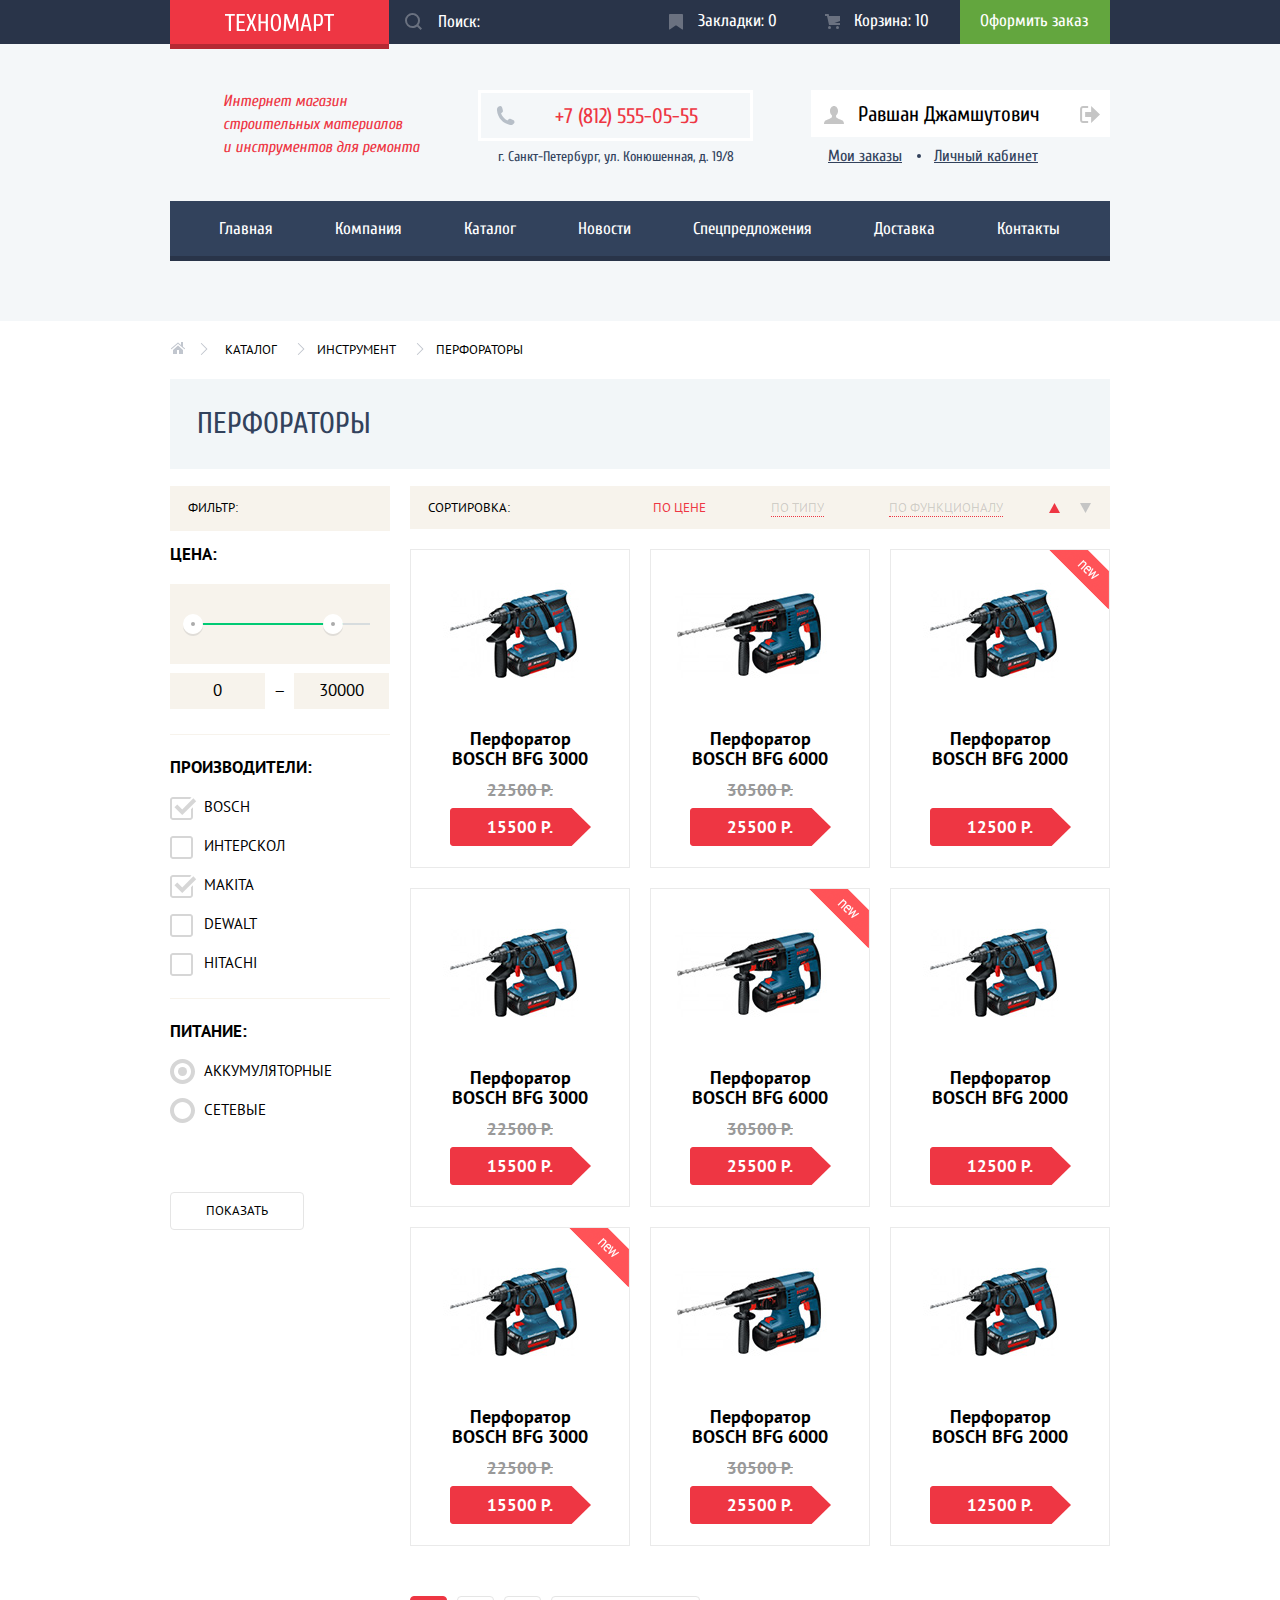
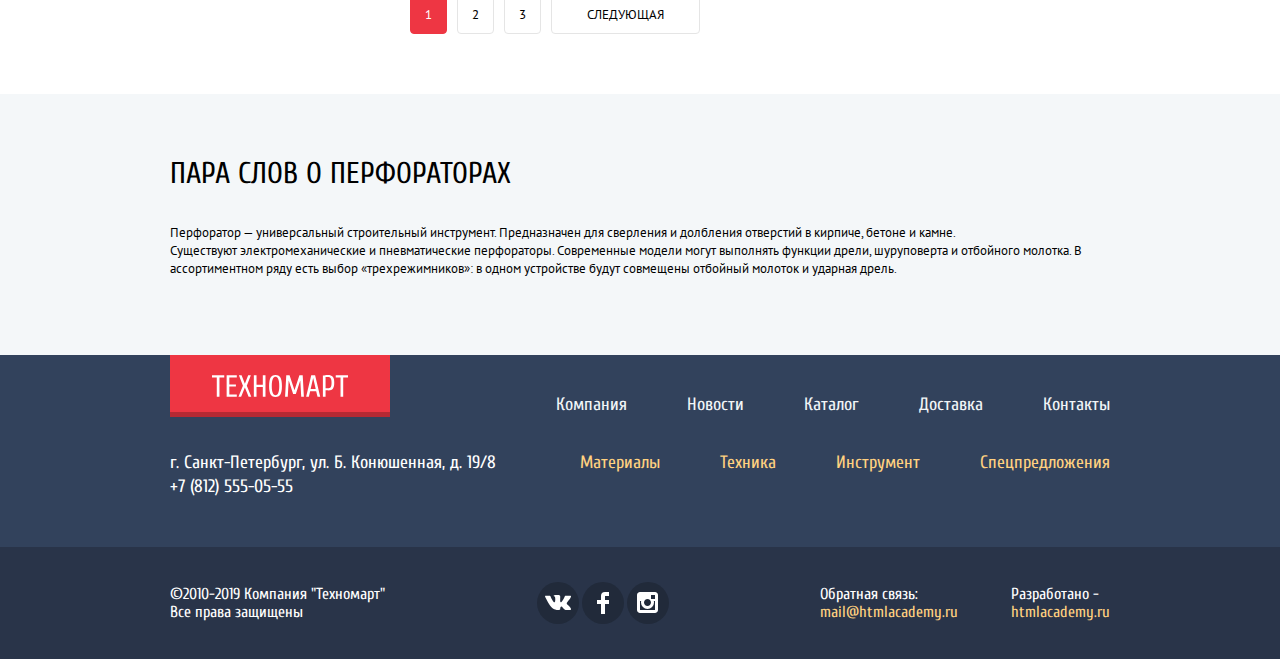
==== commit 293ff9f4: "Скорректированы разметка, стили и скрипты" ====
--- a/catalog.html
+++ b/catalog.html
@@ -29,7 +29,7 @@
     </div>
     <div class="header__description container">
         <div class="header__offer offer">
-            <h1 class="offer__title">Интернет магазин строительных материалов&nbsp;&nbsp; и инструментов для ремонта</h1>
+            <p class="offer__title">Интернет магазин строительных материалов&nbsp;&nbsp; и инструментов для ремонта</p>
         </div>
         <div class="header__address address">
             <a href="tel:+78125550555" class="address__phone">+7 (812) 555-05-55</a>
@@ -46,7 +46,7 @@
                     </a>
                 </li>
                 <li class="user-menu__item">
-                    <a href="#" class="user-menu__link user-menu__link_logout">
+                    <a href="#" class="user-menu__link user-menu__link_logout" aria-label="Кнопка выхода из аккаунта">
                         <svg xmlns="http://www.w3.org/2000/svg" width="21" height="17" viewBox="0 0 21 17">
                             <g fill="#c5c5c5">
                                 <path fill="#c5c5c5" d="M21 8.5L12.125 0v6h-6v5h6v6z"/>
@@ -66,7 +66,7 @@
         <ul class="header__menu menu">
             <li class="menu__item"><a href="index.html" class="menu__link">Главная</a></li>
             <li class="menu__item"><a href="#" class="menu__link">Компания</a></li>
-            <li class="menu__item"><a href="#" class="menu__link menu__link_active">Каталог</a></li>
+            <li class="menu__item"><a href="#" class="menu__link">Каталог</a></li>
             <li class="menu__item"><a href="#" class="menu__link">Новости</a></li>
             <li class="menu__item"><a href="#" class="menu__link">Спецпредложения</a></li>
             <li class="menu__item"><a href="#" class="menu__link">Доставка</a></li>
@@ -79,14 +79,14 @@
     <section class="breadcrumbs container">
         <h2 class="breadcrumbs__title visually-hidden">Меню каталога</h2>
         <ul class="breadcrumbs__breadcrumb-list breadcrumb-list">
-            <li class="breadcrumb-list__item"><a href="index.html" class="breadcrumb-list__link"><img src="img/icon-home.svg" alt="Домой"></a></li>
+            <li class="breadcrumb-list__item"><a href="index.html" class="breadcrumb-list__link" aria-label="Ссылка на главную страницу магазина"><img src="img/icon-home.svg" width="15" height="12" alt="Ссылка на главную страницу"></a></li>
             <li class="breadcrumb-list__item"><a href="#" class="breadcrumb-list__link">Каталог</a></li>
             <li class="breadcrumb-list__item"><a href="#" class="breadcrumb-list__link">Инструмент</a></li>
             <li class="breadcrumb-list__item"><a class="breadcrumb-list__link">Перфораторы</a></li>
         </ul>
     </section>
     <section class="goods container">
-        <h2 class="goods__title">Перфораторы</h2>
+        <h1 class="goods__title">Перфораторы</h1>
         <div class="goods__filters-catalog">
             <form action="#" class="goods__filters filters">
                 <h3 class="filters__title filters-sort-title">Фильтр:</h3>
@@ -98,8 +98,8 @@
                                 <div class="price-filter__bar">
                                 </div>
                             </div>
-                            <button type="button" class="price-filter__btn price-filter__btn_min"><img src="img/price-range-button.svg" width="20" height="23" alt="Кнопка управления ценой"></button>
-                            <button type="button" class="price-filter__btn price-filter__btn_max"><img src="img/price-range-button.svg" width="20" height="23" alt="Кнопка управления ценой"></button>
+                            <button type="button" class="price-filter__btn price-filter__btn_min" aria-label="Кнопка управления минимальной ценой"></button>
+                            <button type="button" class="price-filter__btn price-filter__btn_max" aria-label="Кнопка управления максимальной ценой"></button>
                         </div>
                         <div class="price-filter__price-fields">
                             <input type="text" value="0" class="price-filter__field price-filter__field_min-price">
@@ -158,14 +158,14 @@
                     </ul>
                     <ul class="sort__control-list control-list">
                         <li class="control-list__item">
-                            <a href="#" class="control-list__link control-list__link_active">
+                            <a href="#" class="control-list__link control-list__link_active" aria-label="Кнопка сортировки по возрастанию">
                                 <svg width="11px" height="10px" viewBox="0 0 11 10">
                                     <polygon points="5.5,0 0,10 11,10" fill="#c5c5c5"/>
                                 </svg>
                             </a>
                         </li>
                         <li class="control-list__item">
-                            <a href="#" class="control-list__link">
+                            <a href="#" class="control-list__link" aria-label="Кнопка сортировки по убыванию">
                                 <svg width="11px" height="10px" viewBox="0 0 11 10">
                                     <polygon points="5.5,10 0,0 11,0" fill="#c5c5c5"/>
                                 </svg>
@@ -351,21 +351,21 @@
             </div>
             <ul class="footer__social social-list">
                 <li class="social-list__item">
-                    <a href="https://www.vk.com" class="social-list__link" target="_blank">
+                    <a href="https://www.vk.com" class="social-list__link" target="_blank" aria-label="Страница магазина во Вконтакте">
                         <svg xmlns="http://www.w3.org/2000/svg" width="26" height="15" viewBox="0 0 26 15">
                             <path fill="#FFF" d="M16.138 11.51c.956-.309 2.18 2.04 3.483 2.939.978.681 1.727.534 1.727.534l3.473-.05s1.815-.112.957-1.554c-.071-.12-.503-1.069-2.585-3.022-2.177-2.043-1.882-1.712.739-5.244 1.597-2.153 2.236-3.468 2.036-4.028-.192-.539-1.365-.399-1.365-.399L20.69.713c-.381.001-.704.119-.851.515-.003.004-.621 1.666-1.445 3.079-1.741 2.989-2.436 3.148-2.724 2.961-.661-.433-.494-1.737-.494-2.664 0-2.897.432-4.105-.846-4.417-.427-.104-.739-.172-1.828-.182-1.392-.021-2.574 0-3.244.329-.445.223-.786.712-.579.74.26.035.843.16 1.155.586.401.552.389 1.789.389 1.789s.229 3.411-.54 3.834c-.528.29-1.25-.302-2.803-3.016-.793-1.388-1.392-2.922-1.392-2.922s-.116-.285-.326-.441c-.25-.185-.6-.244-.6-.244L.848.684S.29.7.085.946c-.182.218-.015.668-.015.668s2.909 6.881 6.203 10.347c3.02 3.182 6.452 2.971 6.452 2.971h1.555s.469-.054.709-.312c.224-.24.214-.691.214-.691s-.031-2.109.935-2.419z"/>
                         </svg>
                     </a>
                 </li>
                 <li class="social-list__item">
-                    <a href="https://www.facebook.com" class="social-list__link" target="_blank">
+                    <a href="https://www.facebook.com" class="social-list__link" target="_blank" aria-label="Страница магазина в Facebook">
                         <svg xmlns="http://www.w3.org/2000/svg" width="12" height="22" viewBox="0 0 12 22">
                             <path fill="#FFF" d="M12 4V0H8a4 4 0 0 0-4 4v4H0v4h4v10h4V12h4V8H8V4h4z"/>
                         </svg>
                     </a>
                 </li>
                 <li class="social-list__item">
-                    <a href="https://www.instagram.com" class="social-list__link" target="_blank">
+                    <a href="https://www.instagram.com" class="social-list__link" target="_blank" aria-label="Страница магазина в Instagram">
                         <svg xmlns="http://www.w3.org/2000/svg" width="21" height="21" viewBox="0 0 21 21">
                             <path fill="#FFF" d="M18 0H3C1.35 0 0 1.35 0 3v15c0 1.65 1.35 3 3 3h15c1.65 0 3-1.35 3-3V3c0-1.65-1.35-3-3-3zm-7.5 7c1.93 0 3.5 1.57 3.5 3.5S12.43 14 10.5 14 7 12.43 7 10.5 8.57 7 10.5 7zM18 18H3V9h1.181A6.504 6.504 0 0 0 4 10.5a6.5 6.5 0 1 0 13 0 6.45 6.45 0 0 0-.181-1.5H18v9zm0-11h-4V3h4v4z"/>
                         </svg>
@@ -392,7 +392,7 @@
         <li class="add-cart-menu__item"><a href="#" class="add-cart-menu__link">Оформить заказ</a></li>
         <li class="add-cart-menu__item"><a href="#" class="add-cart-menu__link">Продолжить покупки</a></li>
     </ul>
-    <button type="button" class="add-cart-popup__btn-close btn-close"><img src="img/icon-close-popup.svg" alt="Кнопка закрытия окна"></button>
+    <button type="button" class="map-popup__btn-close btn-close" aria-label="Кнопка закрытия модального окна"></button>
 </section>
 <script src="js/catalog.min.js"></script>
 </body>
--- a/css/style.min.css
+++ b/css/style.min.css
@@ -1 +1 @@
-@-webkit-keyframes bounce{0%{-webkit-transform:translateY(-2000px);transform:translateY(-2000px)}70%{-webkit-transform:translateY(30px);transform:translateY(30px)}90%{-webkit-transform:translateY(-10px);transform:translateY(-10px)}to{-webkit-transform:translateY(0);transform:translateY(0)}}@keyframes bounce{0%{-webkit-transform:translateY(-2000px);transform:translateY(-2000px)}70%{-webkit-transform:translateY(30px);transform:translateY(30px)}90%{-webkit-transform:translateY(-10px);transform:translateY(-10px)}to{-webkit-transform:translateY(0);transform:translateY(0)}}@-webkit-keyframes shake{0%,to{-webkit-transform:translateX(0);transform:translateX(0)}10%,30%,50%,70%,90%{-webkit-transform:translateX(-10px);transform:translateX(-10px)}20%,40%,60%,80%{-webkit-transform:translateX(10px);transform:translateX(10px)}}@keyframes shake{0%,to{-webkit-transform:translateX(0);transform:translateX(0)}10%,30%,50%,70%,90%{-webkit-transform:translateX(-10px);transform:translateX(-10px)}20%,40%,60%,80%{-webkit-transform:translateX(10px);transform:translateX(10px)}}html{-webkit-box-sizing:border-box;box-sizing:border-box}*,::after,::before{-webkit-box-sizing:inherit;box-sizing:inherit}body{margin:0;padding:0;font-family:'Cuprum','Arial',sans-serif;font-weight:400;font-size:14px;color:#000}a{text-decoration:none}.visually-hidden:not(:focus):not(:active),input[type=checkbox].visually-hidden,input[type=radio].visually-hidden{position:absolute;width:1px;height:1px;margin:-1px;border:0;padding:0;white-space:nowrap;-webkit-clip-path:inset(100%);clip-path:inset(100%);clip:rect(0 0 0 0);overflow:hidden}.container{width:940px;margin:0 auto}.header{background-color:#f4f7f9;padding-bottom:60px}.header__intro-background{background-color:#293449}.header__intro{font-size:17px;line-height:18px;color:#fff;display:-webkit-box;display:-ms-flexbox;display:flex}.logo{display:inline-block;vertical-align:top;padding:13px 55px 0;text-align:center;-webkit-box-shadow:inset 0 -5px 0 0 rgba(0,0,0,.24);box-shadow:inset 0 -5px 0 0 rgba(0,0,0,.24);background-color:#ee3643}.logo:focus,.logo:hover{background-color:#ca2c37}.logo:active{background-color:#ba2732}.header__logo{margin-bottom:-5px}.search{position:relative}.search__field{border:0;background-color:#293449;width:260px;height:42px;padding-left:49px;padding-right:5px}.search__field::-webkit-input-placeholder{color:#fff}.search__field::-moz-placeholder{color:#fff}.search__field:-ms-input-placeholder,.search__field::-ms-input-placeholder{color:#fff}.search__field::placeholder{color:#fff}.search__field:hover{background-color:#212a3a}.search__field:focus{background-color:#fff}.search__button{position:absolute;top:12px;left:10px;border:0;background-color:transparent;opacity:.3}.search__field:hover~.search__button{opacity:1}.search__field:focus~.search__button path{fill:red}.user-list{padding:0;list-style-type:none}.registration{margin:0;padding:0}.menu,.registration{list-style-type:none}.brands-list,.menu,.shop-pluses{margin:0}.brands-list,.company__list,.shop-pluses{padding:0;list-style-type:none}.services-list{margin:0}.footer-menu,.services-list{padding:0;list-style-type:none}.development-list,.social-list{margin:0;padding:0;list-style-type:none}.user-list{margin:0 0 0 auto;display:-webkit-box;display:-ms-flexbox;display:flex;-ms-flex-wrap:wrap;flex-wrap:wrap}.user-list__link{position:relative;display:inline-block;vertical-align:top;color:#fff;padding:12px 31px 14px 46px}.user-list__item:nth-child(1) .user-list__link::before,.user-list__item:nth-child(2) .user-list__link::before{position:absolute;content:"";top:14px;left:17px;width:14px;height:16px;background-image:url(../img/icon-bookmark.svg);background-repeat:no-repeat;background-position:0 0;opacity:.3}.user-list__item:nth-child(2) .user-list__link::before{width:15px;height:15px;background-image:url(../img/icon-cart.svg)}.user-list__link:focus,.user-list__link:hover{background-color:#212a3a}.user-list__item:nth-child(1) .user-list__link:focus::before,.user-list__item:nth-child(1) .user-list__link:hover::before,.user-list__item:nth-child(2) .user-list__link:focus::before,.user-list__item:nth-child(2) .user-list__link:hover::before{opacity:1}.user-list__link:active{color:rgba(255,255,255,.6);background-color:#161d29}.user-list__item:nth-child(1) .user-list__link:active::before,.user-list__item:nth-child(2) .user-list__link:active::before{opacity:.5}.user-list__link_checkout{background-color:#63a63e;padding-left:20px;padding-right:22px;padding-bottom:14px}.user-list__link_checkout:focus,.user-list__link_checkout:hover{background-color:#5fbb2d}.user-list__link_checkout:active{color:rgba(255,255,255,.5);background-color:#518534}.header__description{padding-top:46px;padding-bottom:32px;padding-left:53px;display:-webkit-box;display:-ms-flexbox;display:flex;-webkit-box-pack:justify;-ms-flex-pack:justify;justify-content:space-between}.offer{width:197px}.offer__title{font-size:16px;line-height:23px;font-weight:400;font-style:italic;color:#ee3643;margin:0}.address{max-width:280px}.address__phone{display:block;font-size:21px;line-height:21px;color:#ee3643;border:3px solid #fff;padding:13px 52px 11px 74px;margin-bottom:4px;background-image:url(../img/icon-phone.svg);background-repeat:no-repeat;background-position:15px center}.address__city{line-height:24px;text-align:center;color:#32425c;margin:0}.registration{display:-webkit-box;display:-ms-flexbox;display:flex;-ms-flex-wrap:wrap;flex-wrap:wrap}.registration__item{max-width:155px}.registration__link{font-size:21px;line-height:21px;color:#000;background-color:#fff;padding:14px 17px 11px;max-width:150px;display:-webkit-box;display:-ms-flexbox;display:flex;-webkit-box-pack:center;-ms-flex-pack:center;justify-content:center;-webkit-box-align:center;-ms-flex-align:center;align-items:center}.registration__link svg,.user-menu__link_user-page svg{margin-right:14px}.registration__item:not(:first-child){margin-left:10px}.registration__item:nth-child(2) .registration__link{padding-left:25px}.registration__link:focus,.registration__link:hover{color:#ee3643}.registration__link:focus path,.registration__link:hover path{fill:#000}.registration__link:active{color:rgba(0,0,0,.3)}.registration__link:active path{fill:#c5c5c5}.header__navigation{background-color:#32425c;-webkit-box-shadow:inset 0 -5px 0 0 #293449;box-shadow:inset 0 -5px 0 0 #293449}.menu{display:-webkit-box;display:-ms-flexbox;display:flex;-ms-flex-wrap:wrap;flex-wrap:wrap;padding:0 18px}.menu__link{display:inline-block;vertical-align:top;font-size:17px;line-height:21px;color:#fff;padding:17px 31px 22px}.menu__link:focus,.menu__link:hover{background-color:#293449}.menu__link:active,.menu__link_active{color:rgba(255,255,255,.5);background-color:#1d2739}.features{padding-top:59px;padding-bottom:53px}.shop-pluses{display:-webkit-box;display:-ms-flexbox;display:flex;-ms-flex-wrap:wrap;flex-wrap:wrap;-webkit-box-align:start;-ms-flex-align:start;align-items:flex-start}.shop-pluses__item{width:300px}.shop-pluses__box{padding:21px 23px 18px 21px;width:300px}.shop-pluses__item:not(:last-child){margin-bottom:20px}.shop-pluses__item_material{position:relative;background-color:#ffbf47;margin-right:20px;background-image:url(../img/materials-icon.svg);background-repeat:no-repeat;background-position:213px}.shop-pluses__item_material::before{position:absolute;content:"";top:0;right:0;width:60px;height:59px;background-image:url(../img/new-flag.png);background-repeat:no-repeat;background-position:0 0}.shop-pluses__item_tool{background-color:#3bbce3;margin-right:20px;background-image:url(../img/tools-icon.svg);background-repeat:no-repeat;background-position:197px}.shop-pluses__item_technique{background-color:#dc91d8;background-image:url(../img/technic-icon.svg);background-repeat:no-repeat;background-position:191px}.shop-pluses__item_delivery,.shop-pluses__item_discount{width:100%;display:-webkit-box;display:-ms-flexbox;display:flex;-webkit-box-pack:end;-ms-flex-pack:end;justify-content:flex-end}.shop-pluses__box_delivery,.shop-pluses__box_discount{background-color:#8ed78f;background-image:url(../img/discounts-icon.svg);background-repeat:no-repeat;background-position:196px}.shop-pluses__box_delivery{background-color:#ffc047;background-image:url(../img/delivery-icon.svg);background-position:191px}.shop-pluses__text{font-size:24px;line-height:30px;font-weight:700;color:#fff;margin:0 0 15px}.shop-pluses__link{display:inline-block;vertical-align:top;font-size:14px;line-height:14px;text-transform:uppercase;color:#fff;background-color:rgba(0,0,0,.1);padding:12px 24px 14px;max-width:140px}.shop-pluses__link:focus,.shop-pluses__link:hover{background-color:rgba(0,0,0,.2)}.shop-pluses__link:active{background-color:rgba(0,0,0,.3)}.company__link,.contact__link,.filters__btn,.pagination__link,.products-intro__link,.products__btn,.products__btn_bookmark,.shop-pluses__link,.slider-drills__link{border-radius:4px}.slider-drills{position:relative;width:620px;margin-right:20px;margin-top:-267px}.slider-drills__item{padding:26px 24px 22px;display:none;background-color:#a97d21}.slider-drills__item_first,.slider-drills__item_second{background-image:url(../img/slide-drills-01.jpg);background-repeat:no-repeat;background-size:cover;background-position:center}.slider-drills__item_second{background-image:url(../img/slide-drills-02.jpg)}.slider-drills__title{font-size:36px;line-height:36px;font-weight:700;text-transform:uppercase;color:#fff;margin:0}.slider-drills__text{font-size:18px;line-height:24px;color:#fff;margin:0 0 118px}.slider-drills__link{display:inline-block;vertical-align:top;line-height:18px;text-transform:uppercase;color:#fff;background-color:#ee3643;padding:14px 46px 9px 49px;max-width:200px}.slider-drills__link:focus,.slider-drills__link:hover{background-color:#ca2c37}.slider-drills__link:active{background-color:#ba2732}.slider-drills__btn{position:absolute;top:114px;border:0;background-color:transparent;cursor:pointer}.slider-drills__btn_left{left:25px}.slider-drills__btn_right{right:20px}.slider-drills__controls{display:-webkit-box;display:-ms-flexbox;display:flex;-ms-flex-wrap:wrap;flex-wrap:wrap;position:absolute;bottom:39px;left:50%}.slider-drills__control{display:inline-block;vertical-align:top;width:10px;height:10px;border-radius:10px;background-color:#fff;cursor:pointer;position:relative}.slider-drills__control_first{margin-right:10px}.slider-radio-first:checked~.index-page .slider-drills__item_first,.slider-radio-second:checked~.index-page .slider-drills__item_second{display:block}.slider-radio-first:checked~.index-page .slider-drills__control_first:before,.slider-radio-second:checked~.index-page .slider-drills__control_second:before{position:absolute;top:2px;left:2px;content:"";width:6px;height:6px;border-radius:6px;background-color:#ee3643}.products-intro{background-color:#f9f5f0;display:-webkit-box;display:-ms-flexbox;display:flex;-webkit-box-align:center;-ms-flex-align:center;align-items:center;-ms-flex-wrap:wrap;flex-wrap:wrap;padding:22px 24px 22px 28px;margin-bottom:22px}.products-intro__title{font-size:30px;line-height:30px;font-weight:400;text-transform:uppercase;color:#32425c;margin:0}.products-intro__link{display:inline-block;vertical-align:top;line-height:18px;text-transform:uppercase;color:#fff;background-color:#ee3643;padding:12px 55px;margin-left:auto;max-width:255px}.products-intro__link:focus,.products-intro__link:hover{background-color:#ca2c37}.products-intro__link:active{background-color:#ba2732}.products__item-main{position:relative;border:1px solid #eaeaea;text-align:center;padding-bottom:17px;width:220px;margin-bottom:20px}.products__item-main:nth-child(4n)::before{position:absolute;content:"";top:0;right:0;width:60px;height:59px;background-image:url(../img/new-flag.png);background-repeat:no-repeat;background-position:0 0}.products__item-main:not(:nth-child(4n)){margin-right:20px}.products__item-main:focus,.products__item-main:hover{-webkit-box-shadow:0 10px 25px 0 rgba(41,52,73,.5);box-shadow:0 10px 25px 0 rgba(41,52,73,.5)}.products__item-main:focus .products__image,.products__item-main:hover .products__image{opacity:0}.products__item-main:focus .products__overlay,.products__item-main:hover .products__overlay{opacity:1}.popular-brands{padding-bottom:65px}.brands-list{display:-webkit-box;display:-ms-flexbox;display:flex;-ms-flex-wrap:wrap;flex-wrap:wrap}.brands-list__item{margin-bottom:20px}.brands-list__item:not(:nth-child(4n)){margin-right:20px}.brands-list__image{vertical-align:middle}.brands-list__link{display:inline-block;vertical-align:top;width:220px;height:145px;text-align:center;line-height:145px;border:1px solid #eaeaea;background-color:#fff}.brands-list__link:focus,.brands-list__link:hover{-webkit-box-shadow:0 10px 25px 0 rgba(41,52,73,.5);box-shadow:0 10px 25px 0 rgba(41,52,73,.5)}.brands-list__link:active{-webkit-box-shadow:0 4px 10px 0 rgba(41,52,73,.5);box-shadow:0 4px 10px 0 rgba(41,52,73,.5)}.brands-list__link:active .brands-list__image{opacity:.3}.services{background-color:#f4f7f9;padding-top:68px}.services__intro{padding-bottom:28px;max-width:420px}.services__title{font-size:30px;line-height:30px;font-weight:400;text-transform:uppercase;margin:0 0 29px}.service-item__text,.services__text{font-family:'PT Sans','Arial',sans-serif;font-size:13px;line-height:21px;margin:0}.services__box{display:-webkit-box;display:-ms-flexbox;display:flex;padding-top:37px;padding-bottom:7px}.services-list__btn{font-size:21px;line-height:30px;color:#fff;-webkit-box-shadow:0 1px 0 0 #293449,inset 0 1px 0 0 #405069;box-shadow:0 1px 0 0 #293449,inset 0 1px 0 0 #405069;background-color:#32425c;border:0;cursor:pointer;display:inline-block;vertical-align:top;padding:17px 140px 17px 23px}.services-list__item:last-child .services-list__btn{padding-right:156px}.services-list__btn:focus,.services-list__btn:hover{background-color:#293449}.services-list__btn:active,.services-list__btn_active{color:#32425c;-webkit-box-shadow:0 1px 0 0 #fff,inset 0 1px 0 0 #fff;box-shadow:0 1px 0 0 #fff,inset 0 1px 0 0 #fff;background-color:#fff}.services__description{position:relative;padding-left:80px}.services__description::before{position:absolute;content:"";top:-41px;left:-7px;width:10px;height:279px;background-image:url(../img/shadow.png);background-repeat:no-repeat;background-position:0 0}.service-item{min-height:280px}.service-item__title{font-size:36px;line-height:36px;font-weight:400;text-transform:uppercase;color:#32425c;margin:0 0 30px}.service-item-credit,.service-item-delivery,.service-item-guarantee{background-image:url(../img/service-delivery.png);background-repeat:no-repeat;background-position:right 30px;padding-right:348px;display:none}.service-item-credit,.service-item-guarantee{background-image:url(../img/service-guarantee.png);padding-right:245px}.service-item-credit{background-image:url(../img/service-credit.png);padding-right:320px}.service-item-credit .service-item__text{margin-bottom:30px}.service-item__link{line-height:18px;text-transform:uppercase;color:#fff;background-color:#ee3643;border-radius:4px;display:inline-block;vertical-align:top;padding:10px 45px}.service-item__link:focus,.service-item__link:hover{background-color:#ca2c37}.service-item__link:active{background-color:#ba2732}.about-contacts{padding-top:82px;padding-bottom:86px;display:-webkit-box;display:-ms-flexbox;display:flex}.company{padding-right:120px}.company__title,.contact__title{font-size:30px;line-height:30px;font-weight:400;text-transform:uppercase;margin:0 0 26px}.company__text,.contact__text{font-family:'PT Sans','Arial',sans-serif;font-size:13px;line-height:24px;margin:0 0 21px}.company__text_intro{margin-bottom:24px}.company__text_description{padding-right:74px}.company__list{margin:0 0 37px}.company__item{font-size:18px;line-height:20px;font-weight:700;position:relative;padding-left:35px}.company__item:not(:last-child){margin-bottom:19px}.company__item::before{position:absolute;content:"";top:9px;left:0;width:25px;height:2px;background-color:#ee3643}.company__link{padding:13px 40px 8px}.company__link,.contact__link,.feedback__btn{line-height:18px;text-transform:uppercase;color:#fff;background-color:#ee3643;display:inline-block;vertical-align:top}.company__link:focus,.company__link:hover,.contact__link:focus,.contact__link:hover,.feedback__btn:focus,.feedback__btn:hover{background-color:#ca2c37}.company__link:active,.contact__link:active,.feedback__btn:active{background-color:#ba2732}.contact__text{padding-right:80px;margin-bottom:30px}.contact__map-link{display:block;margin-bottom:37px}.contact__link{padding:11px 59px 8px 63px}.add-cart-popup,.feedback-popup,.map-popup{display:none;position:fixed;left:50%;top:50%;-webkit-box-shadow:0 20px 40px 0 rgba(0,0,0,.75);box-shadow:0 20px 40px 0 rgba(0,0,0,.75)}.map-popup{margin-top:-335px;margin-left:-470px}.add-cart-popup,.feedback-popup{width:620px;background-color:#fff;border-top:7px solid #ee3643;margin-left:-290px}.feedback-popup{padding-top:40px;margin-top:-223px}.feedback,.feedback__label{display:-webkit-box;display:-ms-flexbox;display:flex}.feedback{-ms-flex-wrap:wrap;flex-wrap:wrap;-webkit-box-pack:center;-ms-flex-pack:center;justify-content:center}.feedback__label{-webkit-box-orient:vertical;-webkit-box-direction:normal;-ms-flex-direction:column;flex-direction:column;font-size:18px;line-height:18px}.feedback__label_name{margin-right:20px}.feedback__field{width:220px}.feedback__field,.feedback__text{border:solid 2px #dee3e4;border-radius:4px;padding:6px 16px 8px 10px;margin-top:13px}.feedback__field{margin-bottom:20px}.feedback__field::-webkit-input-placeholder,.feedback__text::-webkit-input-placeholder{font-family:'PT Sans','Arial',sans-serif;font-size:13px;line-height:18px;color:#a9a9a9}.feedback__field::-moz-placeholder,.feedback__text::-moz-placeholder{font-family:'PT Sans','Arial',sans-serif;font-size:13px;line-height:18px;color:#a9a9a9}.feedback__field:-ms-input-placeholder,.feedback__field::-ms-input-placeholder,.feedback__text:-ms-input-placeholder,.feedback__text::-ms-input-placeholder{font-family:'PT Sans','Arial',sans-serif;font-size:13px;line-height:18px;color:#a9a9a9}.feedback__field::placeholder,.feedback__text::placeholder{font-family:'PT Sans','Arial',sans-serif;font-size:13px;line-height:18px;color:#a9a9a9}.feedback__text{resize:none;width:460px;height:114px}.feedback__field:hover,.feedback__text:hover{border:solid 2px #b5b5b5}.feedback__field:focus,.feedback__text:focus{border:solid 2px #ee3643}.feedback__background-btn{width:100%;background-color:#f4f4f4;display:-webkit-box;display:-ms-flexbox;display:flex;-webkit-box-pack:center;-ms-flex-pack:center;justify-content:center;-webkit-box-align:center;-ms-flex-align:center;align-items:center;padding:37px 0;margin-top:37px}.feedback__btn{border:0;cursor:pointer;border-radius:4px;padding:10px 199px}.btn-close{border:0;background-color:transparent;cursor:pointer;position:absolute;top:9px;right:0}.footer{font-size:18px;line-height:24px;background-color:#32425c}.footer__intro{display:-webkit-box;display:-ms-flexbox;display:flex}.footer__logo{padding:20px 42px 13px}.footer__address,.footer__copyright{max-width:325px}.footer-address__text{margin:0;color:#fff}.footer-menu__item:not(:last-child){margin-right:60px}.footer-menu{display:-webkit-box;display:-ms-flexbox;display:flex;-ms-flex-wrap:wrap;flex-wrap:wrap;margin:0 0 0 auto;max-width:600px}.footer-menu-top{-ms-flex-item-align:end;align-self:flex-end}.footer-menu__link{color:#f1f5f7}.footer-menu__link:focus,.footer-menu__link:hover{text-decoration:underline}.footer-menu__link:active{color:rgba(241,245,247,.5);text-decoration:none}.footer__address-suggest{display:-webkit-box;display:-ms-flexbox;display:flex;padding-top:34px;padding-bottom:48px}.development-list__link,.footer-menu__link_suggest{color:#ffd180}.development-list__link:focus,.development-list__link:hover,.footer-menu__link_suggest:focus,.footer-menu__link_suggest:hover{text-decoration:underline}.footer-menu__link_suggest:active{color:rgba(255,209,128,.5);text-decoration:none}.footer__copyright-development-background{background-color:#293449}.footer__copyright-development{font-size:16px;line-height:18px;color:#fff;display:-webkit-box;display:-ms-flexbox;display:flex;-webkit-box-pack:justify;-ms-flex-pack:justify;justify-content:space-between;-webkit-box-align:center;-ms-flex-align:center;align-items:center;padding-top:35px;padding-bottom:35px}.copyright__text{margin:0}.social-list{display:-webkit-box;display:-ms-flexbox;display:flex;-ms-flex-wrap:wrap;flex-wrap:wrap;max-width:180px}.social-list__item:not(:last-child){margin-right:3px}.social-list__link{display:-webkit-box;display:-ms-flexbox;display:flex;-webkit-box-pack:center;-ms-flex-pack:center;justify-content:center;-webkit-box-align:center;-ms-flex-align:center;align-items:center;width:42px;height:42px;border-radius:42px;background-color:#212a3a}.social-list__link:active,.social-list__link:focus,.social-list__link:hover{background-color:#ee3643}.development-list{display:-webkit-box;display:-ms-flexbox;display:flex;-ms-flex-wrap:wrap;flex-wrap:wrap}.development-list__item:first-child{margin-right:53px}.development-list__text{margin:0}.development-list__link:active{color:#ee3643;text-decoration:none}.catalog-page{font-family:'PT Sans','Arial',sans-serif}.user-list__link_add-product{background-color:#ee3643}.user-menu{list-style-type:none}.account-menu,.breadcrumb-list{margin:0;padding:0;list-style-type:none}.sort__menu{padding:0;list-style-type:none}.brand-list,.control-list,.power-list,.products{margin:0;padding:0;list-style-type:none}.pagination{padding:0;list-style-type:none}.add-cart-menu{margin:0;list-style-type:none}.user-menu,.user-menu__link{display:-webkit-box;display:-ms-flexbox;display:flex;-webkit-box-align:center;-ms-flex-align:center;align-items:center}.user-menu{-ms-flex-wrap:wrap;flex-wrap:wrap;background-color:#fff;margin:0 0 10px;padding:14px 10px 12px 13px}.user-menu__link{-webkit-box-pack:center;-ms-flex-pack:center;justify-content:center}.user-menu__link_user-page{font-size:21px;line-height:21px;color:#000;margin-right:39px}.control-list__link polygon:focus,.control-list__link polygon:hover,.user-menu__link:focus path,.user-menu__link:hover path{fill:#000}.user-menu__link:active{opacity:.3}.account-menu{display:-webkit-box;display:-ms-flexbox;display:flex;-ms-flex-wrap:wrap;flex-wrap:wrap;padding-left:17px;max-width:300px}.account-menu__item:not(:first-child){position:relative}.account-menu__item:not(:first-child)::before{position:absolute;top:7px;left:5px;content:"";width:4px;height:4px;border-radius:4px;background-color:#32425c}.account-menu__link{font-size:16px;line-height:18px;color:#32425c;text-decoration:underline}.account-menu__item:not(:last-child){margin-right:10px}.account-menu__item:not(:first-child) .account-menu__link{padding-left:22px}.account-menu__link:focus,.account-menu__link:hover{color:#ee3643}.account-menu__link:active{color:rgba(50,66,92,.3)}.breadcrumbs{padding:20px 0}.breadcrumb-list{display:-webkit-box;display:-ms-flexbox;display:flex;-ms-flex-wrap:wrap;flex-wrap:wrap}.breadcrumb-list__item:not(:last-child){margin-right:10px}.breadcrumb-list__item{position:relative}.breadcrumb-list__item:not(:last-child)::after{position:absolute;top:2px;right:2px;content:"";width:8px;height:12px;background-image:url(../img/icon-right-breadcrumbs.svg);background-repeat:no-repeat;background-position:0 0}.breadcrumb-list__item:first-child::after{right:7px}.breadcrumb-list__item:not(:last-child) .breadcrumb-list__link{padding-right:30px}.breadcrumb-list__link,.goods__title{font-size:13px;line-height:18px;text-transform:uppercase;color:#000}.goods__title{font-family:'Cuprum','Arial',sans-serif;margin:0;font-size:30px;line-height:30px;font-weight:400;color:#32425c;background-color:#f2f6f8;padding:30px 27px}.goods__filters-catalog{display:-webkit-box;display:-ms-flexbox;display:flex;margin-top:17px;padding-bottom:60px}.filters{width:220px;margin-right:20px}.filters-sort-title{margin:0;font-size:13px;font-weight:400;text-transform:uppercase;background-color:#f7f3ec;padding:15px 10px 15px 18px}.product-filter-title{font-size:17px;line-height:30px;font-weight:700;text-transform:uppercase;margin:0 0 15px}.brand-filter,.power-filter{border:0;padding:0}.price-filter{border:0;border-bottom:1px solid #f7f3ec;padding:0 0 25px;margin:8px 0 0}.price-filter__range-controls{position:relative;background-color:#f7f3ec;margin-bottom:9px;padding:39px 20px}.price-filter__scale{height:2px;background-color:#d7dcde}.price-filter__bar{height:2px;width:85%;background-color:#00ca74}.price-filter__btn{border:0;cursor:pointer;position:absolute;top:30px;left:0;background-color:transparent}.price-filter__btn_min{left:13px}.price-filter__btn_max{left:153px}.price-filter__price-fields{display:-webkit-box;display:-ms-flexbox;display:flex;-ms-flex-wrap:wrap;flex-wrap:wrap}.price-filter__field{text-align:center;font-size:17px;line-height:18px;width:95px;background-color:#f7f3ec;border:0;padding:8px 5px 10px}.price-filter__dash{margin:10px 9px 0}.brand-filter{border-bottom:1px solid #f7f3ec;padding-bottom:25px;margin:17px 0 0}.brand-list__label,.power-list__label{font-size:15px;line-height:20px;text-transform:uppercase;position:relative;display:block;cursor:pointer;-webkit-user-select:none;-moz-user-select:none;-ms-user-select:none;user-select:none;padding-left:34px}.brand-list__item:not(:last-child),.power-list__item:not(:last-child){margin-bottom:19px}.brand-list__checkbox+.brand-list__label::before{position:absolute;top:0;left:0;content:"";width:23px;height:23px;background-image:url(../img/checkbox-off.svg);background-repeat:no-repeat;background-position:0 0;opacity:.7}.brand-list__checkbox:checked+.brand-list__label::before{width:27px;background-image:url(../img/checkbox-on.svg)}.brand-list__checkbox:disabled+.brand-list__label::before{opacity:.3}.brand-list__checkbox:disabled+.brand-list__label,.power-list__radio:disabled+.power-list__label{color:rgba(0,0,0,.4)}.brand-list__checkbox:focus+.brand-list__label::before,.brand-list__checkbox:hover+.brand-list__label::before{opacity:1}.power-filter{padding-bottom:15px;margin:17px 0 57px}.power-list__radio+.power-list__label::before{position:absolute;top:-2px;left:0;content:"";width:25px;height:25px;background-image:url(../img/radio-off.svg);background-repeat:no-repeat;background-position:0 0;opacity:.7}.power-list__radio:checked+.power-list__label::before{background-image:url(../img/radio-on.svg)}.power-list__radio:disabled+.power-list__label::before{opacity:.3}.power-list__radio:focus+.power-list__label::before,.power-list__radio:hover+.power-list__label::before{opacity:1}.filters__btn,.pagination__item:last-child .pagination__link{font-size:13px;line-height:18px;text-transform:uppercase;color:#000;border:solid 1px #e5e5e5;background-color:#fff;cursor:pointer;display:inline-block;vertical-align:top;padding:9px 35px}.sort{background-color:#f7f3ec;display:-webkit-box;display:-ms-flexbox;display:flex;-webkit-box-align:center;-ms-flex-align:center;align-items:center;-ms-flex-wrap:wrap;flex-wrap:wrap;margin-bottom:20px;padding:13px 19px 12px 18px}.sort__title{padding:0}.sort__menu{margin:0 46px 0 auto}.sort__control-list,.sort__menu{display:-webkit-box;display:-ms-flexbox;display:flex;-ms-flex-wrap:wrap;flex-wrap:wrap}.sort__item:not(:last-child){margin-right:65px}.sort__link{font-size:13px;line-height:18px;text-transform:uppercase;color:rgba(0,0,0,.18);border-bottom:1px dotted #ee3643}.sort__link:focus,.sort__link:hover{color:#000;border-bottom:1px solid #ee3643}.sort__link:active,.sort__link_active{color:#ee3643;border-bottom:1px solid transparent}.control-list__item:not(:last-child) .control-list__link,.products__item:not(:nth-child(3n)){margin-right:20px}.control-list__link polygon:active,.control-list__link_active polygon{fill:#ee3643}.products-catalog__products-list{max-width:700px}.products{font-family:'PT Sans','Arial',sans-serif;display:-webkit-box;display:-ms-flexbox;display:flex;-ms-flex-wrap:wrap;flex-wrap:wrap}.products__item{position:relative;border:1px solid #eaeaea;text-align:center;padding-bottom:18px;width:220px;margin-bottom:20px}.products__item:nth-child(3)::before,.products__item:nth-child(5)::before,.products__item:nth-child(7)::before{position:absolute;content:"";top:0;right:0;width:60px;height:59px;background-image:url(../img/new-flag.png);background-repeat:no-repeat;background-position:0 0}.products__item:focus,.products__item:hover{-webkit-box-shadow:0 10px 25px 0 rgba(41,52,73,.5);box-shadow:0 10px 25px 0 rgba(41,52,73,.5)}.products__item:focus .products__image,.products__item:hover .products__image{opacity:0}.products__btn:active::before,.products__btn:focus::before,.products__btn:hover::before,.products__item:focus .products__overlay,.products__item:hover .products__overlay{opacity:1}.products__text-box{padding-top:6px;padding-right:30px;padding-left:30px}.products__title{font-size:18px;line-height:20px;font-weight:700;margin:0 0 12px}.products__title_new{margin-bottom:36px}.products__price{color:#999}.products__discount,.products__price{font-size:17px;line-height:18px;font-weight:700;margin:0}.products__price{text-decoration:line-through;margin-bottom:6px}.products__discount{color:#fff;background-image:url(../img/product-price-background.svg);background-repeat:no-repeat;background-position:center;display:inline-block;vertical-align:top;padding:13px 40px}.products__overlay{position:absolute;top:0;left:0;width:218px;height:170px;font-family:'Cuprum','Arial',sans-serif;font-weight:400;display:-webkit-box;display:-ms-flexbox;display:flex;-webkit-box-orient:vertical;-webkit-box-direction:normal;-ms-flex-direction:column;flex-direction:column;-webkit-box-align:center;-ms-flex-align:center;align-items:center;-webkit-box-pack:center;-ms-flex-pack:center;justify-content:center;opacity:0}.products__btn{position:relative;font-size:14px;line-height:18px;text-transform:uppercase;color:#fff;-webkit-box-shadow:inset 0 -3px 0 0 #367315;box-shadow:inset 0 -3px 0 0 #367315;background-color:#63a63e;border:0;cursor:pointer;display:inline-block;vertical-align:top;padding:10px 45px 10px 49px;margin-bottom:7px}.products__btn::before{position:absolute;content:"";top:11px;left:14px;width:15px;height:15px;background-image:url(../img/icon-cart.svg);background-repeat:no-repeat;background-position:0 0;opacity:.3}.products__btn:focus,.products__btn:hover{background-color:#5fbb2d}.products__btn:active{-webkit-box-shadow:none;box-shadow:none;background-color:#518534}.products__btn_bookmark{font-size:14px;line-height:18px;text-transform:uppercase;color:#32425c;background-color:#fff;border:3px solid #63a63e;display:inline-block;vertical-align:top;padding:7px 31px}.products__btn_bookmark:focus,.products__btn_bookmark:hover{border:3px solid #32425c}.products__btn_bookmark:active{color:rgba(50,66,92,.3);border:3px solid rgba(50,66,92,.3)}.pagination{display:-webkit-box;display:-ms-flexbox;display:flex;-ms-flex-wrap:wrap;flex-wrap:wrap;margin:30px 0 0}.pagination__link{font-size:13px;line-height:18px;color:#000;text-transform:uppercase;background-color:#fff;border:1px solid #e5e5e5;display:inline-block;vertical-align:top;padding:9px 14px}.pagination__item:not(:last-child){margin-right:10px}.pagination__link:focus,.pagination__link:hover{border:1px solid #bdc6ca}.pagination__link:active{border:1px solid #ee3643}.pagination__link_active{color:#fff;background-color:#ee3643;border:solid 1px #ee3643}.add-cart-popup{margin-top:-50px;background-image:url(../img/icon-confirm-to-cart.svg);background-repeat:no-repeat;background-position:52px 46px;font-family:'Cuprum','Arial',sans-serif;font-weight:400;padding-top:38px}.add-cart-popup__text{font-size:30px;line-height:30px;text-align:center;margin-bottom:65px}.add-cart-menu{display:-webkit-box;display:-ms-flexbox;display:flex;-ms-flex-wrap:wrap;flex-wrap:wrap;-webkit-box-pack:center;-ms-flex-pack:center;justify-content:center;background-color:#f1f1f1;padding:37px 0}.add-cart-menu__link{font-size:14px;line-height:18px;color:#000;text-transform:uppercase;display:inline-block;vertical-align:top;background-color:#fff;border-radius:4px;padding:10px 61px}.add-cart-menu__item:nth-child(1) .add-cart-menu__link{color:#fff;background-color:#ee3643;margin-right:20px}.add-cart-menu__item:nth-child(2) .add-cart-menu__link{padding:10px 45px}.add-cart-menu__item:nth-child(1) .add-cart-menu__link:focus,.add-cart-menu__item:nth-child(1) .add-cart-menu__link:hover{background-color:#ca2c37}.add-cart-menu__item:nth-child(1) .add-cart-menu__link:active{background-color:#ba2732}.add-cart-menu__item:nth-child(2) .add-cart-menu__link:focus,.add-cart-menu__item:nth-child(2) .add-cart-menu__link:hover{background-color:#d3d3d3}.add-cart-menu__item:nth-child(2) .add-cart-menu__link:active{background-color:#708090;color:#fff}.conclusion{background-color:#f4f7f9;padding-top:65px;padding-bottom:77px}.about-product__title{font-family:'Cuprum','Arial',sans-serif;font-size:30px;line-height:30px;font-weight:400;margin:0 0 35px}.about-product__text{font-size:13px;line-height:18px;margin:0}.modal-show{display:block;-webkit-animation:bounce .6s;animation:bounce .6s}.modal-error{-webkit-animation:shake .6s;animation:shake .6s}.service-item-show{display:block}+@-webkit-keyframes bounce{0%{-webkit-transform:translateY(-2000px);transform:translateY(-2000px)}70%{-webkit-transform:translateY(30px);transform:translateY(30px)}90%{-webkit-transform:translateY(-10px);transform:translateY(-10px)}to{-webkit-transform:translateY(0);transform:translateY(0)}}@keyframes bounce{0%{-webkit-transform:translateY(-2000px);transform:translateY(-2000px)}70%{-webkit-transform:translateY(30px);transform:translateY(30px)}90%{-webkit-transform:translateY(-10px);transform:translateY(-10px)}to{-webkit-transform:translateY(0);transform:translateY(0)}}@-webkit-keyframes shake{0%,to{-webkit-transform:translateX(0);transform:translateX(0)}10%,30%,50%,70%,90%{-webkit-transform:translateX(-10px);transform:translateX(-10px)}20%,40%,60%,80%{-webkit-transform:translateX(10px);transform:translateX(10px)}}@keyframes shake{0%,to{-webkit-transform:translateX(0);transform:translateX(0)}10%,30%,50%,70%,90%{-webkit-transform:translateX(-10px);transform:translateX(-10px)}20%,40%,60%,80%{-webkit-transform:translateX(10px);transform:translateX(10px)}}html{-webkit-box-sizing:border-box;box-sizing:border-box}*,::after,::before{-webkit-box-sizing:inherit;box-sizing:inherit}body{margin:0;padding:0;font-family:'Cuprum','Arial',sans-serif;font-weight:400;font-size:14px;color:#000}a{text-decoration:none}.visually-hidden:not(:focus):not(:active),input[type=checkbox].visually-hidden,input[type=radio].visually-hidden{position:absolute;width:1px;height:1px;margin:-1px;border:0;padding:0;white-space:nowrap;-webkit-clip-path:inset(100%);clip-path:inset(100%);clip:rect(0 0 0 0);overflow:hidden}.container{width:940px;margin:0 auto}.header{background-color:#f4f7f9;padding-bottom:60px}.header__intro-background{background-color:#293449}.header__intro{font-size:17px;line-height:18px;color:#fff;display:-webkit-box;display:-ms-flexbox;display:flex}.logo{display:inline-block;vertical-align:top;padding:13px 55px 0;text-align:center;-webkit-box-shadow:inset 0 -5px 0 0 rgba(0,0,0,.24);box-shadow:inset 0 -5px 0 0 rgba(0,0,0,.24);background-color:#ee3643}.logo:focus,.logo:hover{background-color:#ca2c37}.logo:active{background-color:#ba2732}.header__logo{margin-bottom:-5px}.search{position:relative}.search__field{border:0;background-color:#293449;width:260px;height:42px;padding-left:49px;padding-right:5px}.search__field::-webkit-input-placeholder{color:#fff}.search__field::-moz-placeholder{color:#fff}.search__field:-ms-input-placeholder,.search__field::-ms-input-placeholder{color:#fff}.search__field::placeholder{color:#fff}.search__field:hover{background-color:#212a3a}.search__field:focus{background-color:#fff}.search__button{position:absolute;top:12px;left:10px;border:0;background-color:transparent;opacity:.3}.search__field:hover~.search__button{opacity:1}.search__field:focus~.search__button path{fill:red}.user-list{padding:0;list-style-type:none}.registration{margin:0;padding:0}.menu,.registration{list-style-type:none}.brands-list,.menu,.shop-pluses{margin:0}.brands-list,.company__list,.shop-pluses{padding:0;list-style-type:none}.services-list{margin:0}.footer-menu,.services-list{padding:0;list-style-type:none}.development-list,.social-list{margin:0;padding:0;list-style-type:none}.user-list{margin:0 0 0 auto;display:-webkit-box;display:-ms-flexbox;display:flex;-ms-flex-wrap:wrap;flex-wrap:wrap}.user-list__link{position:relative;display:inline-block;vertical-align:top;color:#fff;padding:12px 31px 14px 46px}.user-list__item:nth-child(1) .user-list__link::before,.user-list__item:nth-child(2) .user-list__link::before{position:absolute;content:'';top:14px;left:17px;width:14px;height:16px;background-image:url(../img/icon-bookmark.svg);background-repeat:no-repeat;background-position:0 0;opacity:.3}.user-list__item:nth-child(2) .user-list__link::before{width:15px;height:15px;background-image:url(../img/icon-cart.svg)}.user-list__link:focus,.user-list__link:hover{background-color:#212a3a}.user-list__item:nth-child(1) .user-list__link:focus::before,.user-list__item:nth-child(1) .user-list__link:hover::before,.user-list__item:nth-child(2) .user-list__link:focus::before,.user-list__item:nth-child(2) .user-list__link:hover::before{opacity:1}.user-list__link:active{color:rgba(255,255,255,.6);background-color:#161d29}.user-list__item:nth-child(1) .user-list__link:active::before,.user-list__item:nth-child(2) .user-list__link:active::before{opacity:.5}.user-list__link_checkout{background-color:#63a63e;padding-left:20px;padding-right:22px;padding-bottom:14px}.user-list__link_checkout:focus,.user-list__link_checkout:hover{background-color:#5fbb2d}.user-list__link_checkout:active{color:rgba(255,255,255,.5);background-color:#518534}.header__description{padding-top:46px;padding-bottom:32px;padding-left:53px;display:-webkit-box;display:-ms-flexbox;display:flex;-webkit-box-pack:justify;-ms-flex-pack:justify;justify-content:space-between}.offer{width:197px}.offer__title{font-size:16px;line-height:23px;font-weight:400;font-style:italic;color:#ee3643;margin:0}.address{max-width:280px}.address__phone{display:block;font-size:21px;line-height:21px;color:#ee3643;border:3px solid #fff;padding:13px 52px 11px 74px;margin-bottom:4px;background-image:url(../img/icon-phone.svg);background-repeat:no-repeat;background-position:15px center}.address__city{line-height:24px;text-align:center;color:#32425c;margin:0}.registration{display:-webkit-box;display:-ms-flexbox;display:flex;-ms-flex-wrap:wrap;flex-wrap:wrap;max-width:270px}.registration__item{max-width:155px}.registration__link{font-size:21px;line-height:21px;color:#000;background-color:#fff;padding:14px 17px 11px;max-width:150px;display:-webkit-box;display:-ms-flexbox;display:flex;-webkit-box-pack:center;-ms-flex-pack:center;justify-content:center;-webkit-box-align:center;-ms-flex-align:center;align-items:center;margin-bottom:10px}.registration__link svg,.user-menu__link_user-page svg{margin-right:14px}.registration__item:not(:nth-child(2n)){margin-right:10px}.registration__item:nth-child(2) .registration__link{padding-left:25px}.registration__link:focus,.registration__link:hover{color:#ee3643}.registration__link:focus path,.registration__link:hover path{fill:#000}.registration__link:active{color:rgba(0,0,0,.3)}.registration__link:active path{fill:#c5c5c5}.header__navigation{background-color:#32425c;-webkit-box-shadow:inset 0 -5px 0 0 #293449;box-shadow:inset 0 -5px 0 0 #293449}.menu{display:-webkit-box;display:-ms-flexbox;display:flex;-ms-flex-wrap:wrap;flex-wrap:wrap;padding:0 18px}.menu__link{display:inline-block;vertical-align:top;font-size:17px;line-height:21px;color:#fff;padding:17px 31px 22px}.menu__link:focus,.menu__link:hover{background-color:#293449}.menu__link:active{color:rgba(255,255,255,.5);background-color:#1d2739}.features{padding-top:59px;padding-bottom:53px}.shop-pluses{display:-webkit-box;display:-ms-flexbox;display:flex;-ms-flex-wrap:wrap;flex-wrap:wrap;-webkit-box-align:start;-ms-flex-align:start;align-items:flex-start}.shop-pluses__item{width:300px}.shop-pluses__box{padding:21px 23px 18px 21px;width:300px}.shop-pluses__item:not(:last-child){margin-bottom:20px}.shop-pluses__item_material{position:relative;background-color:#ffbf47;margin-right:20px;background-image:url(../img/materials-icon.svg);background-repeat:no-repeat;background-position:213px}.shop-pluses__item_material::before{position:absolute;content:'';top:0;right:0;width:60px;height:59px;background-image:url(../img/new-flag.png);background-repeat:no-repeat;background-position:0 0}.shop-pluses__item_tool{background-color:#3bbce3;margin-right:20px;background-image:url(../img/tools-icon.svg);background-repeat:no-repeat;background-position:197px}.shop-pluses__item_technique{background-color:#dc91d8;background-image:url(../img/technic-icon.svg);background-repeat:no-repeat;background-position:191px}.shop-pluses__item_delivery,.shop-pluses__item_discount{width:100%;display:-webkit-box;display:-ms-flexbox;display:flex;-webkit-box-pack:end;-ms-flex-pack:end;justify-content:flex-end}.shop-pluses__box_delivery,.shop-pluses__box_discount{background-color:#8ed78f;background-image:url(../img/discounts-icon.svg);background-repeat:no-repeat;background-position:196px}.shop-pluses__box_delivery{background-color:#ffc047;background-image:url(../img/delivery-icon.svg);background-position:191px}.shop-pluses__text{font-size:24px;line-height:30px;font-weight:700;color:#fff;margin:0 0 15px}.shop-pluses__link{display:inline-block;vertical-align:top;font-size:14px;line-height:14px;text-transform:uppercase;color:#fff;background-color:rgba(0,0,0,.1);padding:12px 24px 14px;max-width:140px}.shop-pluses__link:focus,.shop-pluses__link:hover{background-color:rgba(0,0,0,.2)}.shop-pluses__link:active{background-color:rgba(0,0,0,.3)}.company__link,.contact__link,.filters__btn,.pagination__link,.products-intro__link,.products__btn,.products__btn_bookmark,.shop-pluses__link,.slider-drills__link{border-radius:4px}.slider-drills{position:relative;width:620px;margin-right:20px;margin-top:-267px}.slider-drills__item{padding:26px 24px 22px;display:none;background-color:#a97d21}.slider-drills__item_first,.slider-drills__item_second{background-image:url(../img/slide-drills-01.jpg);background-repeat:no-repeat;background-size:cover;background-position:center}.slider-drills__item_second{background-image:url(../img/slide-drills-02.jpg)}.slider-drills__title{font-size:36px;line-height:36px;font-weight:700;text-transform:uppercase;color:#fff;margin:0}.slider-drills__text{font-size:18px;line-height:24px;color:#fff;margin:0 0 118px}.slider-drills__link{display:inline-block;vertical-align:top;line-height:18px;text-transform:uppercase;color:#fff;background-color:#ee3643;padding:14px 46px 9px 49px;max-width:200px}.slider-drills__link:focus,.slider-drills__link:hover{background-color:#ca2c37}.slider-drills__link:active{background-color:#ba2732}.slider-drills__btn{position:absolute;top:114px;border:0;cursor:pointer;width:22px;height:40px;background-color:transparent;background-repeat:no-repeat;background-position:0 0}.slider-drills__btn_left{left:25px;background-image:url(../img/icon-left-slider-drills.svg)}.slider-drills__btn_right{right:20px;background-image:url(../img/icon-right-slider-drills.svg)}.slider-drills__controls{display:-webkit-box;display:-ms-flexbox;display:flex;-ms-flex-wrap:wrap;flex-wrap:wrap;position:absolute;bottom:39px;left:50%}.slider-drills__control{display:inline-block;vertical-align:top;width:10px;height:10px;border-radius:10px;background-color:#fff;cursor:pointer;position:relative}.slider-drills__control_first{margin-right:10px}.slider-radio-first:checked~.index-page .slider-drills__item_first,.slider-radio-second:checked~.index-page .slider-drills__item_second{display:block}.slider-radio-first:checked~.index-page .slider-drills__control_first:before,.slider-radio-second:checked~.index-page .slider-drills__control_second:before{position:absolute;top:2px;left:2px;content:'';width:6px;height:6px;border-radius:6px;background-color:#ee3643}.products-intro{background-color:#f9f5f0;display:-webkit-box;display:-ms-flexbox;display:flex;-webkit-box-align:center;-ms-flex-align:center;align-items:center;-ms-flex-wrap:wrap;flex-wrap:wrap;padding:22px 24px 22px 28px;margin-bottom:22px}.products-intro__title{font-size:30px;line-height:30px;font-weight:400;text-transform:uppercase;color:#32425c;margin:0}.products-intro__link{display:inline-block;vertical-align:top;line-height:18px;text-transform:uppercase;color:#fff;background-color:#ee3643;padding:12px 55px;margin-left:auto;max-width:255px}.products-intro__link:focus,.products-intro__link:hover{background-color:#ca2c37}.products-intro__link:active{background-color:#ba2732}.products__item-main{position:relative;border:1px solid #eaeaea;text-align:center;padding-bottom:17px;width:220px;margin-bottom:20px}.products__item-main:nth-child(4n)::before{position:absolute;content:'';top:0;right:0;width:60px;height:59px;background-image:url(../img/new-flag.png);background-repeat:no-repeat;background-position:0 0}.products__item-main:not(:nth-child(4n)){margin-right:20px}.products__item-main:focus,.products__item-main:hover{-webkit-box-shadow:0 10px 25px 0 rgba(41,52,73,.5);box-shadow:0 10px 25px 0 rgba(41,52,73,.5)}.products__item-main:focus .products__image,.products__item-main:hover .products__image{opacity:0}.products__item-main:focus .products__overlay,.products__item-main:hover .products__overlay{opacity:1}.popular-brands{padding-bottom:65px}.brands-list{display:-webkit-box;display:-ms-flexbox;display:flex;-ms-flex-wrap:wrap;flex-wrap:wrap}.brands-list__item{margin-bottom:20px}.brands-list__item:not(:nth-child(4n)){margin-right:20px}.brands-list__image{vertical-align:middle}.brands-list__link{display:inline-block;vertical-align:top;width:220px;height:145px;text-align:center;line-height:145px;border:1px solid #eaeaea;background-color:#fff}.brands-list__link:focus,.brands-list__link:hover{-webkit-box-shadow:0 10px 25px 0 rgba(41,52,73,.5);box-shadow:0 10px 25px 0 rgba(41,52,73,.5)}.brands-list__link:active{-webkit-box-shadow:0 4px 10px 0 rgba(41,52,73,.5);box-shadow:0 4px 10px 0 rgba(41,52,73,.5)}.brands-list__link:active .brands-list__image{opacity:.3}.services{background-color:#f4f7f9;padding-top:68px}.services__intro{padding-bottom:28px}.services__title{font-size:30px;line-height:30px;font-weight:400;text-transform:uppercase;margin:0 0 29px}.service-item__text,.services__text{font-family:'PT Sans','Arial',sans-serif;font-size:13px;line-height:21px;margin:0}.services__text{max-width:420px}.services__box{display:-webkit-box;display:-ms-flexbox;display:flex;padding-top:37px;padding-bottom:7px}.services-list__btn{font-size:21px;line-height:30px;color:#fff;-webkit-box-shadow:0 1px 0 0 #293449,inset 0 1px 0 0 #405069;box-shadow:0 1px 0 0 #293449,inset 0 1px 0 0 #405069;background-color:#32425c;border:0;cursor:pointer;display:inline-block;vertical-align:top;padding:17px 140px 17px 23px}.services-list__item:last-child .services-list__btn{padding-right:156px}.services-list__btn:focus,.services-list__btn:hover{background-color:#293449;color:#fff}.services-list__btn:active,.services-list__btn_active{color:#32425c;-webkit-box-shadow:0 1px 0 0 #fff,inset 0 1px 0 0 #fff;box-shadow:0 1px 0 0 #fff,inset 0 1px 0 0 #fff;background-color:#fff}.services__description{position:relative;padding-left:80px}.services__description::before{position:absolute;content:'';top:-41px;left:-7px;width:10px;height:279px;background-image:url(../img/shadow.png);background-repeat:no-repeat;background-position:0 0}.service-item{min-height:280px}.service-item__title{font-size:36px;line-height:36px;font-weight:400;text-transform:uppercase;color:#32425c;margin:0 0 30px}.service-item-credit,.service-item-delivery,.service-item-guarantee{background-image:url(../img/service-delivery.png);background-repeat:no-repeat;background-position:right 30px;padding-right:348px;display:none}.service-item-credit,.service-item-guarantee{background-image:url(../img/service-guarantee.png);padding-right:245px}.service-item-credit{background-image:url(../img/service-credit.png);padding-right:320px}.service-item-credit .service-item__text{margin-bottom:30px}.service-item__link{line-height:18px;text-transform:uppercase;color:#fff;background-color:#ee3643;border-radius:4px;display:inline-block;vertical-align:top;padding:10px 45px}.service-item__link:focus,.service-item__link:hover{background-color:#ca2c37}.service-item__link:active{background-color:#ba2732}.about-contacts{padding-top:82px;padding-bottom:86px;display:-webkit-box;display:-ms-flexbox;display:flex}.company{padding-right:120px}.company__title,.contact__title{font-size:30px;line-height:30px;font-weight:400;text-transform:uppercase;margin:0 0 26px}.company__text,.contact__text{font-family:'PT Sans','Arial',sans-serif;font-size:13px;line-height:24px;margin:0 0 21px}.company__text_intro{margin-bottom:24px}.company__text_description{padding-right:74px}.company__list{margin:0 0 37px}.company__item{font-size:18px;line-height:20px;font-weight:700;position:relative;padding-left:35px}.company__item:not(:last-child){margin-bottom:19px}.company__item::before{position:absolute;content:'';top:9px;left:0;width:25px;height:2px;background-color:#ee3643}.company__link{padding:13px 40px 8px}.company__link,.contact__link,.feedback__btn{line-height:18px;text-transform:uppercase;color:#fff;background-color:#ee3643;display:inline-block;vertical-align:top}.company__link:focus,.company__link:hover,.contact__link:focus,.contact__link:hover,.feedback__btn:focus,.feedback__btn:hover{background-color:#ca2c37}.company__link:active,.contact__link:active,.feedback__btn:active{background-color:#ba2732}.contact__text{padding-right:80px;margin-bottom:30px}.contact__map-link{display:block;margin-bottom:37px}.contact__link{padding:11px 59px 8px 63px}.footer{font-size:18px;line-height:24px;background-color:#32425c}.footer__intro{display:-webkit-box;display:-ms-flexbox;display:flex}.footer__logo{padding:20px 42px 13px}.footer__address,.footer__copyright{max-width:325px}.footer-address__text{margin:0;color:#fff}.footer-menu__item:not(:last-child){margin-right:60px}.footer-menu{display:-webkit-box;display:-ms-flexbox;display:flex;-ms-flex-wrap:wrap;flex-wrap:wrap;margin:0 0 0 auto;max-width:600px}.footer-menu-top{-ms-flex-item-align:end;align-self:flex-end}.footer-menu__link{color:#f1f5f7}.footer-menu__link:focus,.footer-menu__link:hover{text-decoration:underline}.footer-menu__link:active{color:rgba(241,245,247,.5);text-decoration:none}.footer__address-suggest{display:-webkit-box;display:-ms-flexbox;display:flex;padding-top:34px;padding-bottom:48px}.development-list__link,.footer-menu__link_suggest{color:#ffd180}.development-list__link:focus,.development-list__link:hover,.footer-menu__link_suggest:focus,.footer-menu__link_suggest:hover{text-decoration:underline}.footer-menu__link_suggest:active{color:rgba(255,209,128,.5);text-decoration:none}.footer__copyright-development-background{background-color:#293449}.footer__copyright-development{font-size:16px;line-height:18px;color:#fff;display:-webkit-box;display:-ms-flexbox;display:flex;-webkit-box-pack:justify;-ms-flex-pack:justify;justify-content:space-between;-webkit-box-align:center;-ms-flex-align:center;align-items:center;padding-top:35px;padding-bottom:35px}.copyright__text{margin:0}.social-list{display:-webkit-box;display:-ms-flexbox;display:flex;-ms-flex-wrap:wrap;flex-wrap:wrap;max-width:180px}.social-list__item:not(:last-child){margin-right:3px}.social-list__link{display:-webkit-box;display:-ms-flexbox;display:flex;-webkit-box-pack:center;-ms-flex-pack:center;justify-content:center;-webkit-box-align:center;-ms-flex-align:center;align-items:center;width:42px;height:42px;border-radius:42px;background-color:#212a3a}.social-list__link:active,.social-list__link:focus,.social-list__link:hover{background-color:#ee3643}.development-list{display:-webkit-box;display:-ms-flexbox;display:flex;-ms-flex-wrap:wrap;flex-wrap:wrap}.development-list__item:first-child{margin-right:53px}.development-list__text{margin:0}.development-list__link:active{color:#ee3643;text-decoration:none}.catalog-page{font-family:'PT Sans','Arial',sans-serif}.user-list__link_add-product{background-color:#ee3643}.user-menu{list-style-type:none}.account-menu,.breadcrumb-list{margin:0;padding:0;list-style-type:none}.sort__menu{padding:0;list-style-type:none}.brand-list,.control-list,.power-list,.products{margin:0;padding:0;list-style-type:none}.pagination{padding:0;list-style-type:none}.add-cart-menu{margin:0;list-style-type:none}.user-menu,.user-menu__link{display:-webkit-box;display:-ms-flexbox;display:flex;-webkit-box-align:center;-ms-flex-align:center;align-items:center}.user-menu{-ms-flex-wrap:wrap;flex-wrap:wrap;background-color:#fff;margin:0 0 10px;padding:14px 10px 12px 13px}.user-menu__link{-webkit-box-pack:center;-ms-flex-pack:center;justify-content:center}.user-menu__link_user-page{font-size:21px;line-height:21px;color:#000;margin-right:39px}.control-list__link polygon:focus,.control-list__link polygon:hover,.user-menu__link:focus path,.user-menu__link:hover path{fill:#000}.user-menu__link:active{opacity:.3}.account-menu{display:-webkit-box;display:-ms-flexbox;display:flex;-ms-flex-wrap:wrap;flex-wrap:wrap;padding-left:17px;max-width:300px}.account-menu__item:not(:first-child){position:relative}.account-menu__item:not(:first-child)::before{position:absolute;top:7px;left:5px;content:'';width:4px;height:4px;border-radius:4px;background-color:#32425c}.account-menu__link{font-size:16px;line-height:18px;color:#32425c;text-decoration:underline}.account-menu__item:not(:last-child){margin-right:10px}.account-menu__item:not(:first-child) .account-menu__link{padding-left:22px}.account-menu__link:focus,.account-menu__link:hover{color:#ee3643}.account-menu__link:active{color:rgba(50,66,92,.3)}.breadcrumbs{padding:20px 0}.breadcrumb-list{display:-webkit-box;display:-ms-flexbox;display:flex;-ms-flex-wrap:wrap;flex-wrap:wrap}.breadcrumb-list__item:not(:last-child){margin-right:10px}.breadcrumb-list__item{position:relative}.breadcrumb-list__item:not(:last-child)::after{position:absolute;top:2px;right:2px;content:'';width:8px;height:12px;background-image:url(../img/icon-right-breadcrumbs.svg);background-repeat:no-repeat;background-position:0 0}.breadcrumb-list__item:first-child::after{right:7px}.breadcrumb-list__item:not(:last-child) .breadcrumb-list__link{padding-right:30px}.breadcrumb-list__link,.goods__title{font-size:13px;line-height:18px;text-transform:uppercase;color:#000}.goods__title{font-family:'Cuprum','Arial',sans-serif;margin:0;font-size:30px;line-height:30px;font-weight:400;color:#32425c;background-color:#f2f6f8;padding:30px 27px}.goods__filters-catalog{display:-webkit-box;display:-ms-flexbox;display:flex;margin-top:17px;padding-bottom:60px}.filters{width:220px;margin-right:20px}.filters-sort-title{margin:0;font-size:13px;font-weight:400;text-transform:uppercase;background-color:#f7f3ec;padding:15px 10px 15px 18px}.product-filter-title{font-size:17px;line-height:30px;font-weight:700;text-transform:uppercase;margin:0 0 15px}.brand-filter,.power-filter{border:0;padding:0}.price-filter{border:0;border-bottom:1px solid #f7f3ec;padding:0 0 25px;margin:8px 0 0}.price-filter__range-controls{position:relative;background-color:#f7f3ec;margin-bottom:9px;padding:39px 20px}.price-filter__scale{height:2px;background-color:#d7dcde}.price-filter__bar{height:2px;width:85%;background-color:#00ca74}.price-filter__btn{border:0;cursor:pointer;position:absolute;top:30px;left:0;width:20px;height:23px;background-color:transparent;background-image:url(../img/price-range-button.svg);background-repeat:no-repeat;background-position:0 0}.price-filter__btn_min{left:13px}.price-filter__btn_max{left:153px}.price-filter__price-fields{display:-webkit-box;display:-ms-flexbox;display:flex;-ms-flex-wrap:wrap;flex-wrap:wrap}.price-filter__field{text-align:center;font-size:17px;line-height:18px;width:95px;background-color:#f7f3ec;border:0;padding:8px 5px 10px}.price-filter__dash{margin:10px 9px 0}.brand-filter{border-bottom:1px solid #f7f3ec;padding-bottom:25px;margin:17px 0 0}.brand-list__label,.power-list__label{font-size:15px;line-height:20px;text-transform:uppercase;position:relative;display:block;cursor:pointer;-webkit-user-select:none;-moz-user-select:none;-ms-user-select:none;user-select:none;padding-left:34px}.brand-list__item:not(:last-child),.power-list__item:not(:last-child){margin-bottom:19px}.brand-list__checkbox+.brand-list__label::before{position:absolute;top:0;left:0;content:'';width:23px;height:23px;background-image:url(../img/checkbox-off.svg);background-repeat:no-repeat;background-position:0 0;opacity:.7}.brand-list__checkbox:checked+.brand-list__label::before{width:27px;background-image:url(../img/checkbox-on.svg)}.brand-list__checkbox:disabled+.brand-list__label::before{opacity:.3}.brand-list__checkbox:disabled+.brand-list__label,.power-list__radio:disabled+.power-list__label{color:rgba(0,0,0,.4)}.brand-list__checkbox:focus+.brand-list__label::before,.brand-list__checkbox:hover+.brand-list__label::before{opacity:1}.power-filter{padding-bottom:15px;margin:17px 0 57px}.power-list__radio+.power-list__label::before{position:absolute;top:-2px;left:0;content:'';width:25px;height:25px;background-image:url(../img/radio-off.svg);background-repeat:no-repeat;background-position:0 0;opacity:.7}.power-list__radio:checked+.power-list__label::before{background-image:url(../img/radio-on.svg)}.power-list__radio:disabled+.power-list__label::before{opacity:.3}.power-list__radio:focus+.power-list__label::before,.power-list__radio:hover+.power-list__label::before{opacity:1}.filters__btn,.pagination__item:last-child .pagination__link{font-size:13px;line-height:18px;text-transform:uppercase;color:#000;border:solid 1px #e5e5e5;background-color:#fff;cursor:pointer;display:inline-block;vertical-align:top;padding:9px 35px}.sort{background-color:#f7f3ec;display:-webkit-box;display:-ms-flexbox;display:flex;-webkit-box-align:center;-ms-flex-align:center;align-items:center;-ms-flex-wrap:wrap;flex-wrap:wrap;margin-bottom:20px;padding:13px 19px 12px 18px}.sort__title{padding:0}.sort__menu{margin:0 46px 0 auto}.sort__control-list,.sort__menu{display:-webkit-box;display:-ms-flexbox;display:flex;-ms-flex-wrap:wrap;flex-wrap:wrap}.sort__item:not(:last-child){margin-right:65px}.sort__link{font-size:13px;line-height:18px;text-transform:uppercase;color:rgba(0,0,0,.18);border-bottom:1px dotted #ee3643}.sort__link:focus,.sort__link:hover{color:#000;border-bottom:1px solid #ee3643}.sort__link:active,.sort__link_active{color:#ee3643;border-bottom:1px solid transparent}.control-list__item:not(:last-child) .control-list__link,.products__item:not(:nth-child(3n)){margin-right:20px}.control-list__link polygon:active,.control-list__link_active polygon{fill:#ee3643}.products-catalog__products-list{max-width:700px}.products{font-family:'PT Sans','Arial',sans-serif;display:-webkit-box;display:-ms-flexbox;display:flex;-ms-flex-wrap:wrap;flex-wrap:wrap}.products__item{position:relative;border:1px solid #eaeaea;text-align:center;padding-bottom:18px;width:220px;margin-bottom:20px}.products__item:nth-child(3)::before,.products__item:nth-child(5)::before,.products__item:nth-child(7)::before{position:absolute;content:'';top:0;right:0;width:60px;height:59px;background-image:url(../img/new-flag.png);background-repeat:no-repeat;background-position:0 0}.products__item:focus,.products__item:hover{-webkit-box-shadow:0 10px 25px 0 rgba(41,52,73,.5);box-shadow:0 10px 25px 0 rgba(41,52,73,.5)}.products__item:focus .products__image,.products__item:hover .products__image{opacity:0}.products__btn:active::before,.products__btn:focus::before,.products__btn:hover::before,.products__item:focus .products__overlay,.products__item:hover .products__overlay{opacity:1}.products__text-box{padding-top:6px;padding-right:30px;padding-left:30px}.products__title{font-size:18px;line-height:20px;font-weight:700;margin:0 0 12px}.products__title_new{margin-bottom:36px}.products__price{color:#999}.products__discount,.products__price{font-size:17px;line-height:18px;font-weight:700;margin:0}.products__price{text-decoration:line-through;margin-bottom:6px}.products__discount{color:#fff;background-image:url(../img/product-price-background.svg);background-repeat:no-repeat;background-position:center;display:inline-block;vertical-align:top;padding:13px 40px}.products__overlay{position:absolute;top:0;left:0;width:218px;height:170px;font-family:'Cuprum','Arial',sans-serif;font-weight:400;display:-webkit-box;display:-ms-flexbox;display:flex;-webkit-box-orient:vertical;-webkit-box-direction:normal;-ms-flex-direction:column;flex-direction:column;-webkit-box-align:center;-ms-flex-align:center;align-items:center;-webkit-box-pack:center;-ms-flex-pack:center;justify-content:center;opacity:0}.products__btn{position:relative;font-size:14px;line-height:18px;text-transform:uppercase;color:#fff;-webkit-box-shadow:inset 0 -3px 0 0 #367315;box-shadow:inset 0 -3px 0 0 #367315;background-color:#63a63e;border:0;cursor:pointer;display:inline-block;vertical-align:top;padding:10px 45px 10px 49px;margin-bottom:7px}.products__btn::before{position:absolute;content:'';top:11px;left:14px;width:15px;height:15px;background-image:url(../img/icon-cart.svg);background-repeat:no-repeat;background-position:0 0;opacity:.3}.products__btn:focus,.products__btn:hover{background-color:#5fbb2d}.products__btn:active{-webkit-box-shadow:none;box-shadow:none;background-color:#518534}.products__btn_bookmark{font-size:14px;line-height:18px;text-transform:uppercase;color:#32425c;background-color:#fff;border:3px solid #63a63e;display:inline-block;vertical-align:top;padding:7px 31px;cursor:pointer}.products__btn_bookmark:focus,.products__btn_bookmark:hover{border:3px solid #32425c}.products__btn_bookmark:active{color:rgba(50,66,92,.3);border:3px solid rgba(50,66,92,.3)}.pagination{display:-webkit-box;display:-ms-flexbox;display:flex;-ms-flex-wrap:wrap;flex-wrap:wrap;margin:30px 0 0}.pagination__link{font-size:13px;line-height:18px;color:#000;text-transform:uppercase;background-color:#fff;border:1px solid #e5e5e5;display:inline-block;vertical-align:top;padding:9px 14px}.pagination__item:not(:last-child){margin-right:10px}.pagination__link:focus,.pagination__link:hover{border:1px solid #bdc6ca}.pagination__link:active{border:1px solid #ee3643}.pagination__link_active{color:#fff;background-color:#ee3643;border:solid 1px #ee3643}.conclusion{background-color:#f4f7f9;padding-top:65px;padding-bottom:77px}.about-product__title{font-family:'Cuprum','Arial',sans-serif;font-size:30px;line-height:30px;font-weight:400;margin:0 0 35px}.about-product__text{font-size:13px;line-height:18px;margin:0}.map-popup{display:none;position:fixed;top:50%;left:50%;margin-top:-225px;margin-left:-470px;-webkit-box-shadow:0 20px 40px 0 rgba(0,0,0,.75);box-shadow:0 20px 40px 0 rgba(0,0,0,.75)}.feedback-popup{margin-top:-215px}.add-cart-popup,.feedback-popup{display:none;position:fixed;left:50%;top:50%;width:620px;background-color:#fff;-webkit-box-shadow:0 20px 40px 0 rgba(0,0,0,.75);box-shadow:0 20px 40px 0 rgba(0,0,0,.75);border-top:7px solid #ee3643;margin-left:-310px}.feedback-popup{padding-top:40px}.feedback,.feedback__label{display:-webkit-box;display:-ms-flexbox;display:flex}.feedback{-ms-flex-wrap:wrap;flex-wrap:wrap;-webkit-box-pack:center;-ms-flex-pack:center;justify-content:center}.feedback__label{-webkit-box-orient:vertical;-webkit-box-direction:normal;-ms-flex-direction:column;flex-direction:column;font-size:18px;line-height:18px}.feedback__label_name{margin-right:20px}.feedback__field{width:220px}.feedback__field,.feedback__text{border:solid 2px #dee3e4;border-radius:4px;padding:6px 16px 8px 10px;margin-top:13px}.feedback__field{margin-bottom:20px}.feedback__field::-webkit-input-placeholder,.feedback__text::-webkit-input-placeholder{font-family:'PT Sans','Arial',sans-serif;font-size:13px;line-height:18px;color:#a9a9a9}.feedback__field::-moz-placeholder,.feedback__text::-moz-placeholder{font-family:'PT Sans','Arial',sans-serif;font-size:13px;line-height:18px;color:#a9a9a9}.feedback__field:-ms-input-placeholder,.feedback__field::-ms-input-placeholder,.feedback__text:-ms-input-placeholder,.feedback__text::-ms-input-placeholder{font-family:'PT Sans','Arial',sans-serif;font-size:13px;line-height:18px;color:#a9a9a9}.feedback__field::placeholder,.feedback__text::placeholder{font-family:'PT Sans','Arial',sans-serif;font-size:13px;line-height:18px;color:#a9a9a9}.feedback__text{resize:none;width:460px;height:114px}.feedback__field:hover,.feedback__text:hover{border:solid 2px #b5b5b5}.feedback__field:focus,.feedback__text:focus{border:solid 2px #ee3643}.feedback__background-btn{width:100%;background-color:#f4f4f4;display:-webkit-box;display:-ms-flexbox;display:flex;-webkit-box-pack:center;-ms-flex-pack:center;justify-content:center;-webkit-box-align:center;-ms-flex-align:center;align-items:center;padding:37px 0;margin-top:37px}.feedback__btn{border:0;cursor:pointer;border-radius:4px;padding:10px 199px}.btn-close{border:0;background-color:transparent;cursor:pointer;position:absolute;top:9px;right:9px;width:21px;height:21px;background-image:url(../img/icon-close-popup.svg);background-repeat:no-repeat;background-position:0 0}.add-cart-popup{margin-top:-141px;background-image:url(../img/icon-confirm-to-cart.svg);background-repeat:no-repeat;background-position:52px 46px;font-family:'Cuprum','Arial',sans-serif;font-weight:400;padding-top:38px}.add-cart-popup__text{font-size:30px;line-height:30px;text-align:center;margin-bottom:65px}.add-cart-menu{display:-webkit-box;display:-ms-flexbox;display:flex;-ms-flex-wrap:wrap;flex-wrap:wrap;-webkit-box-pack:center;-ms-flex-pack:center;justify-content:center;background-color:#f1f1f1;padding:37px 0}.add-cart-menu__link{font-size:14px;line-height:18px;color:#000;text-transform:uppercase;display:inline-block;vertical-align:top;background-color:#fff;border-radius:4px;padding:10px 61px}.add-cart-menu__item:nth-child(1) .add-cart-menu__link{color:#fff;background-color:#ee3643;margin-right:20px}.add-cart-menu__item:nth-child(2) .add-cart-menu__link{padding:10px 45px}.add-cart-menu__item:nth-child(1) .add-cart-menu__link:focus,.add-cart-menu__item:nth-child(1) .add-cart-menu__link:hover{background-color:#ca2c37}.add-cart-menu__item:nth-child(1) .add-cart-menu__link:active{background-color:#ba2732}.add-cart-menu__item:nth-child(2) .add-cart-menu__link:focus,.add-cart-menu__item:nth-child(2) .add-cart-menu__link:hover{background-color:#d3d3d3}.add-cart-menu__item:nth-child(2) .add-cart-menu__link:active{background-color:#708090;color:#fff}.modal-show{display:block;-webkit-animation:bounce .6s;animation:bounce .6s}.modal-error{-webkit-animation:shake .6s;animation:shake .6s}.service-item-show{display:block}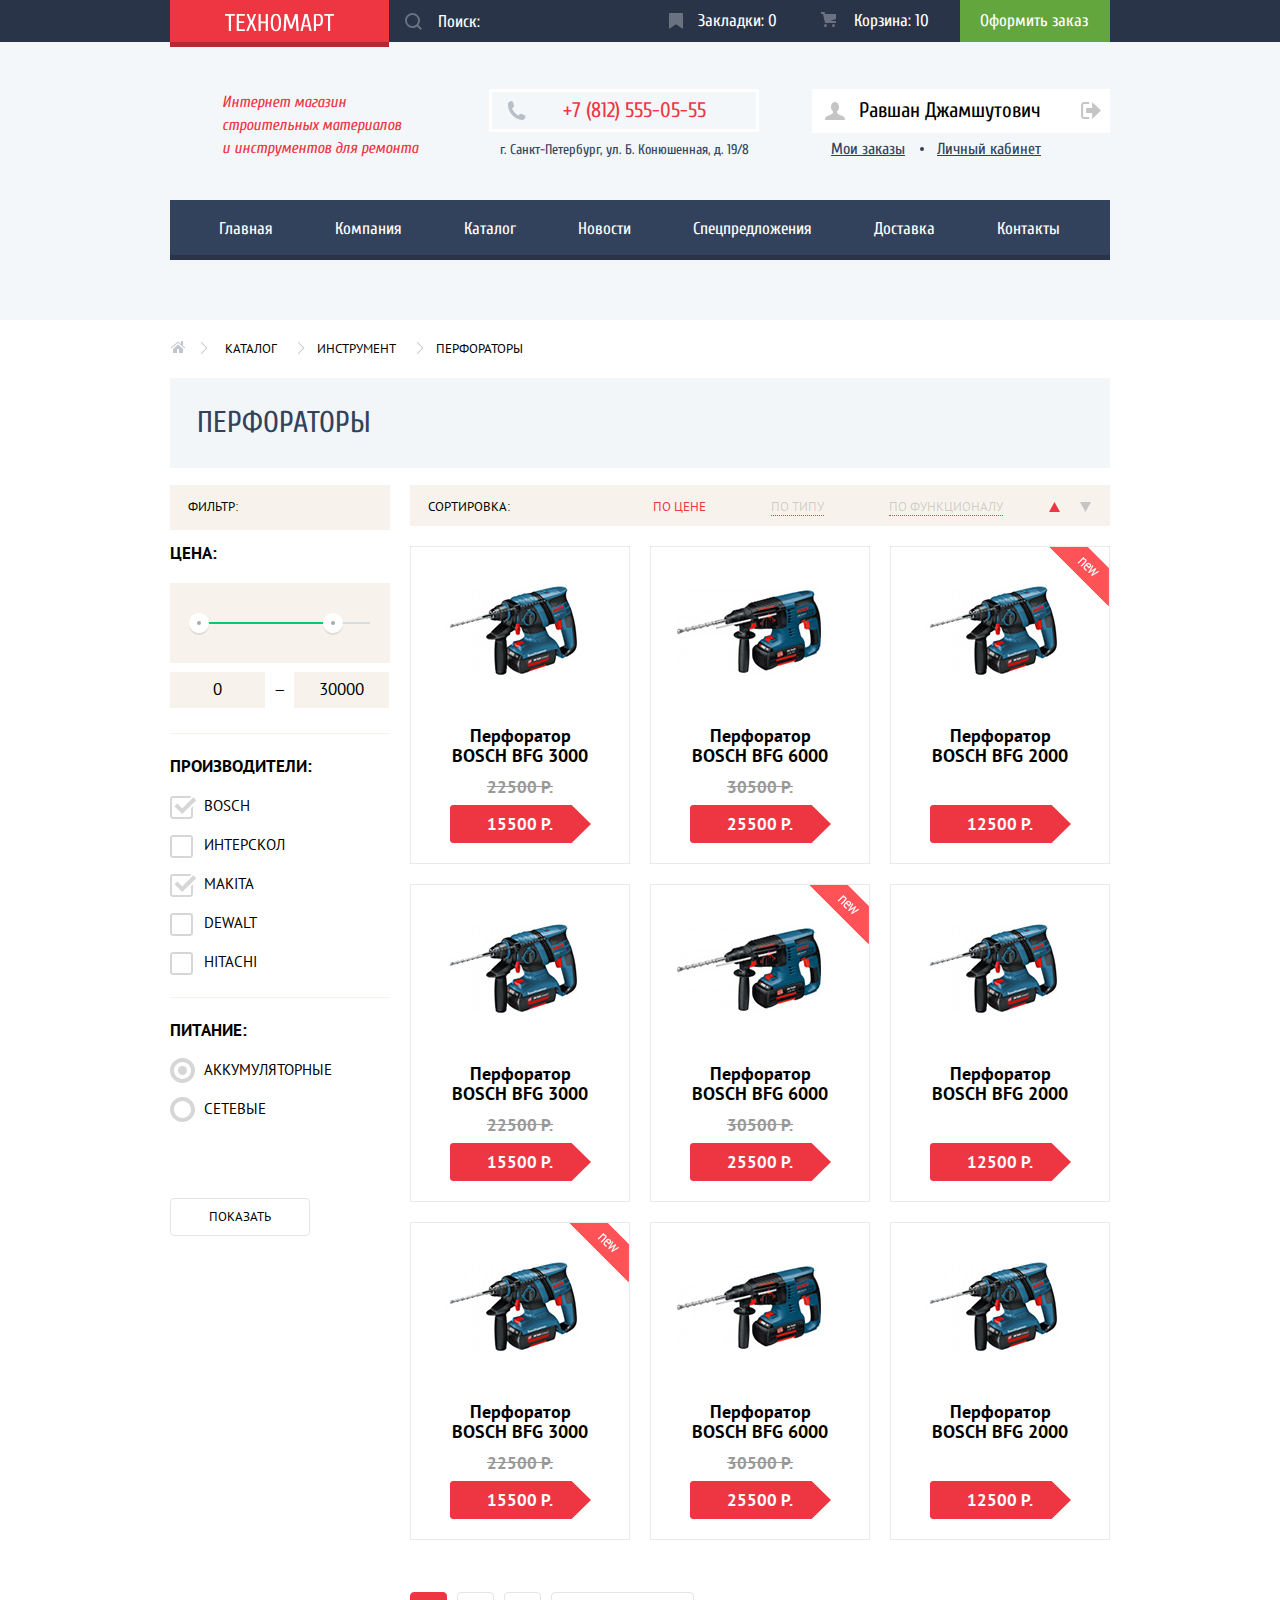
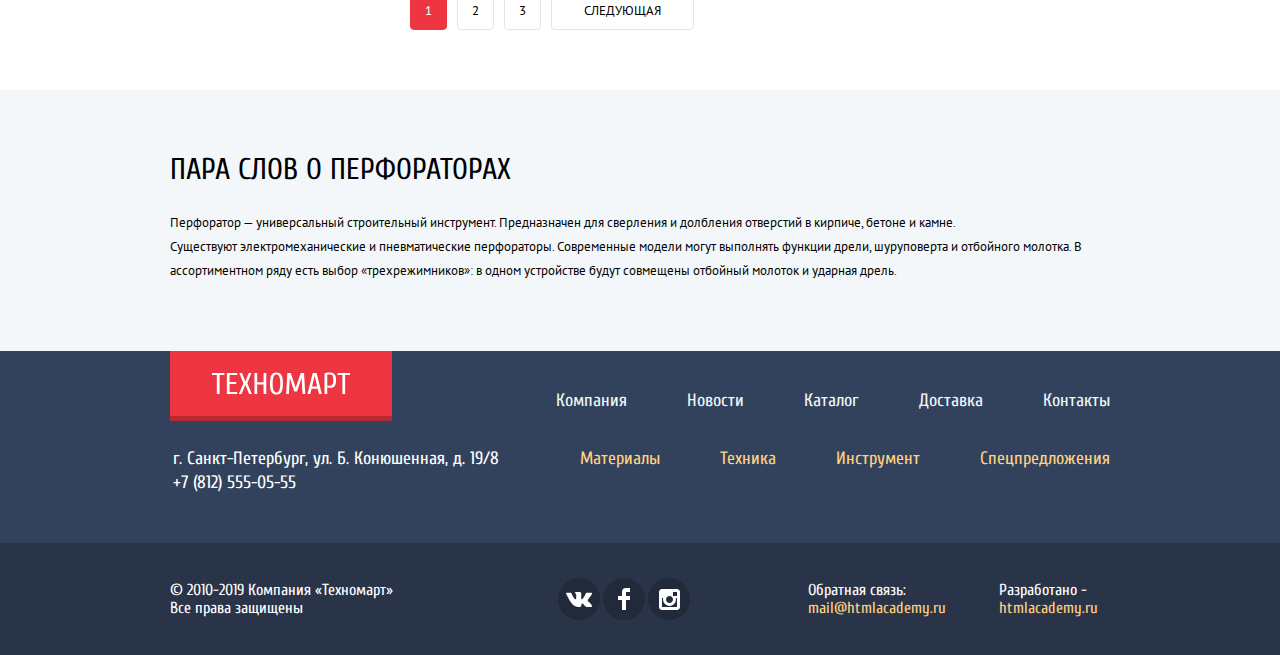
==== commit c3bc50de: "Исправлены замечания в рамках первой защиты проекта" ====
--- a/catalog.html
+++ b/catalog.html
@@ -33,7 +33,7 @@
         </div>
         <div class="header__address address">
             <a href="tel:+78125550555" class="address__phone">+7 (812) 555-05-55</a>
-            <p class="address__city">г. Санкт-Петербург, ул. Конюшенная, д. 19/8</p>
+            <p class="address__city">г. Санкт-Петербург, ул. Б. Конюшенная, д. 19/8</p>
         </div>
         <div class="header__account account">
             <ul class="account__user-menu user-menu">
@@ -66,7 +66,7 @@
         <ul class="header__menu menu">
             <li class="menu__item"><a href="index.html" class="menu__link">Главная</a></li>
             <li class="menu__item"><a href="#" class="menu__link">Компания</a></li>
-            <li class="menu__item"><a href="#" class="menu__link">Каталог</a></li>
+            <li class="menu__item"><a class="menu__link">Каталог</a></li>
             <li class="menu__item"><a href="#" class="menu__link">Новости</a></li>
             <li class="menu__item"><a href="#" class="menu__link">Спецпредложения</a></li>
             <li class="menu__item"><a href="#" class="menu__link">Доставка</a></li>
@@ -88,7 +88,7 @@
     <section class="goods container">
         <h1 class="goods__title">Перфораторы</h1>
         <div class="goods__filters-catalog">
-            <form action="#" class="goods__filters filters">
+            <form action="https://echo.htmlacademy.ru" class="goods__filters filters">
                 <h3 class="filters__title filters-sort-title">Фильтр:</h3>
                 <fieldset class="filters__item price-filter">
                     <legend class="price-filter__title product-filter-title">Цена:</legend>
@@ -320,11 +320,11 @@
 
 <footer class="footer">
     <div class="footer__intro container">
-        <a href="index.html" class="footer__logo logo"><img src="img/technomart-logo.svg" alt="Логотип магазина Техномарт"></a>
+        <a href="index.html" class="footer__logo logo"><img src="img/technomart-logo.svg" alt="Логотип магазина Техномарт" width="138" height="23"></a>
         <ul class="footer__footer-menu footer-menu footer-menu-top">
             <li class="footer-menu__item"><a href="#" class="footer-menu__link">Компания</a></li>
             <li class="footer-menu__item"><a href="#" class="footer-menu__link">Новости</a></li>
-            <li class="footer-menu__item"><a href="#" class="footer-menu__link">Каталог</a></li>
+            <li class="footer-menu__item"><a class="footer-menu__link">Каталог</a></li>
             <li class="footer-menu__item"><a href="#" class="footer-menu__link">Доставка</a></li>
             <li class="footer-menu__item"><a href="#" class="footer-menu__link">Контакты</a></li>
         </ul>
@@ -346,7 +346,7 @@
     <div class="footer__copyright-development-background">
         <div class="footer__copyright-development container">
             <div class="footer__copyright copyright">
-                <p class="copyright__text">&copy;2010-2019 Компания "Техномарт"</p>
+                <p class="copyright__text">&copy; 2010-2019 Компания &laquo;Техномарт&raquo;</p>
                 <p class="copyright__text">Все права защищены</p>
             </div>
             <ul class="footer__social social-list">
--- a/css/style.min.css
+++ b/css/style.min.css
@@ -1 +1,6 @@
-@-webkit-keyframes bounce{0%{-webkit-transform:translateY(-2000px);transform:translateY(-2000px)}70%{-webkit-transform:translateY(30px);transform:translateY(30px)}90%{-webkit-transform:translateY(-10px);transform:translateY(-10px)}to{-webkit-transform:translateY(0);transform:translateY(0)}}@keyframes bounce{0%{-webkit-transform:translateY(-2000px);transform:translateY(-2000px)}70%{-webkit-transform:translateY(30px);transform:translateY(30px)}90%{-webkit-transform:translateY(-10px);transform:translateY(-10px)}to{-webkit-transform:translateY(0);transform:translateY(0)}}@-webkit-keyframes shake{0%,to{-webkit-transform:translateX(0);transform:translateX(0)}10%,30%,50%,70%,90%{-webkit-transform:translateX(-10px);transform:translateX(-10px)}20%,40%,60%,80%{-webkit-transform:translateX(10px);transform:translateX(10px)}}@keyframes shake{0%,to{-webkit-transform:translateX(0);transform:translateX(0)}10%,30%,50%,70%,90%{-webkit-transform:translateX(-10px);transform:translateX(-10px)}20%,40%,60%,80%{-webkit-transform:translateX(10px);transform:translateX(10px)}}html{-webkit-box-sizing:border-box;box-sizing:border-box}*,::after,::before{-webkit-box-sizing:inherit;box-sizing:inherit}body{margin:0;padding:0;font-family:'Cuprum','Arial',sans-serif;font-weight:400;font-size:14px;color:#000}a{text-decoration:none}.visually-hidden:not(:focus):not(:active),input[type=checkbox].visually-hidden,input[type=radio].visually-hidden{position:absolute;width:1px;height:1px;margin:-1px;border:0;padding:0;white-space:nowrap;-webkit-clip-path:inset(100%);clip-path:inset(100%);clip:rect(0 0 0 0);overflow:hidden}.container{width:940px;margin:0 auto}.header{background-color:#f4f7f9;padding-bottom:60px}.header__intro-background{background-color:#293449}.header__intro{font-size:17px;line-height:18px;color:#fff;display:-webkit-box;display:-ms-flexbox;display:flex}.logo{display:inline-block;vertical-align:top;padding:13px 55px 0;text-align:center;-webkit-box-shadow:inset 0 -5px 0 0 rgba(0,0,0,.24);box-shadow:inset 0 -5px 0 0 rgba(0,0,0,.24);background-color:#ee3643}.logo:focus,.logo:hover{background-color:#ca2c37}.logo:active{background-color:#ba2732}.header__logo{margin-bottom:-5px}.search{position:relative}.search__field{border:0;background-color:#293449;width:260px;height:42px;padding-left:49px;padding-right:5px}.search__field::-webkit-input-placeholder{color:#fff}.search__field::-moz-placeholder{color:#fff}.search__field:-ms-input-placeholder,.search__field::-ms-input-placeholder{color:#fff}.search__field::placeholder{color:#fff}.search__field:hover{background-color:#212a3a}.search__field:focus{background-color:#fff}.search__button{position:absolute;top:12px;left:10px;border:0;background-color:transparent;opacity:.3}.search__field:hover~.search__button{opacity:1}.search__field:focus~.search__button path{fill:red}.user-list{padding:0;list-style-type:none}.registration{margin:0;padding:0}.menu,.registration{list-style-type:none}.brands-list,.menu,.shop-pluses{margin:0}.brands-list,.company__list,.shop-pluses{padding:0;list-style-type:none}.services-list{margin:0}.footer-menu,.services-list{padding:0;list-style-type:none}.development-list,.social-list{margin:0;padding:0;list-style-type:none}.user-list{margin:0 0 0 auto;display:-webkit-box;display:-ms-flexbox;display:flex;-ms-flex-wrap:wrap;flex-wrap:wrap}.user-list__link{position:relative;display:inline-block;vertical-align:top;color:#fff;padding:12px 31px 14px 46px}.user-list__item:nth-child(1) .user-list__link::before,.user-list__item:nth-child(2) .user-list__link::before{position:absolute;content:'';top:14px;left:17px;width:14px;height:16px;background-image:url(../img/icon-bookmark.svg);background-repeat:no-repeat;background-position:0 0;opacity:.3}.user-list__item:nth-child(2) .user-list__link::before{width:15px;height:15px;background-image:url(../img/icon-cart.svg)}.user-list__link:focus,.user-list__link:hover{background-color:#212a3a}.user-list__item:nth-child(1) .user-list__link:focus::before,.user-list__item:nth-child(1) .user-list__link:hover::before,.user-list__item:nth-child(2) .user-list__link:focus::before,.user-list__item:nth-child(2) .user-list__link:hover::before{opacity:1}.user-list__link:active{color:rgba(255,255,255,.6);background-color:#161d29}.user-list__item:nth-child(1) .user-list__link:active::before,.user-list__item:nth-child(2) .user-list__link:active::before{opacity:.5}.user-list__link_checkout{background-color:#63a63e;padding-left:20px;padding-right:22px;padding-bottom:14px}.user-list__link_checkout:focus,.user-list__link_checkout:hover{background-color:#5fbb2d}.user-list__link_checkout:active{color:rgba(255,255,255,.5);background-color:#518534}.header__description{padding-top:46px;padding-bottom:32px;padding-left:53px;display:-webkit-box;display:-ms-flexbox;display:flex;-webkit-box-pack:justify;-ms-flex-pack:justify;justify-content:space-between}.offer{width:197px}.offer__title{font-size:16px;line-height:23px;font-weight:400;font-style:italic;color:#ee3643;margin:0}.address{max-width:280px}.address__phone{display:block;font-size:21px;line-height:21px;color:#ee3643;border:3px solid #fff;padding:13px 52px 11px 74px;margin-bottom:4px;background-image:url(../img/icon-phone.svg);background-repeat:no-repeat;background-position:15px center}.address__city{line-height:24px;text-align:center;color:#32425c;margin:0}.registration{display:-webkit-box;display:-ms-flexbox;display:flex;-ms-flex-wrap:wrap;flex-wrap:wrap;max-width:270px}.registration__item{max-width:155px}.registration__link{font-size:21px;line-height:21px;color:#000;background-color:#fff;padding:14px 17px 11px;max-width:150px;display:-webkit-box;display:-ms-flexbox;display:flex;-webkit-box-pack:center;-ms-flex-pack:center;justify-content:center;-webkit-box-align:center;-ms-flex-align:center;align-items:center;margin-bottom:10px}.registration__link svg,.user-menu__link_user-page svg{margin-right:14px}.registration__item:not(:nth-child(2n)){margin-right:10px}.registration__item:nth-child(2) .registration__link{padding-left:25px}.registration__link:focus,.registration__link:hover{color:#ee3643}.registration__link:focus path,.registration__link:hover path{fill:#000}.registration__link:active{color:rgba(0,0,0,.3)}.registration__link:active path{fill:#c5c5c5}.header__navigation{background-color:#32425c;-webkit-box-shadow:inset 0 -5px 0 0 #293449;box-shadow:inset 0 -5px 0 0 #293449}.menu{display:-webkit-box;display:-ms-flexbox;display:flex;-ms-flex-wrap:wrap;flex-wrap:wrap;padding:0 18px}.menu__link{display:inline-block;vertical-align:top;font-size:17px;line-height:21px;color:#fff;padding:17px 31px 22px}.menu__link:focus,.menu__link:hover{background-color:#293449}.menu__link:active{color:rgba(255,255,255,.5);background-color:#1d2739}.features{padding-top:59px;padding-bottom:53px}.shop-pluses{display:-webkit-box;display:-ms-flexbox;display:flex;-ms-flex-wrap:wrap;flex-wrap:wrap;-webkit-box-align:start;-ms-flex-align:start;align-items:flex-start}.shop-pluses__item{width:300px}.shop-pluses__box{padding:21px 23px 18px 21px;width:300px}.shop-pluses__item:not(:last-child){margin-bottom:20px}.shop-pluses__item_material{position:relative;background-color:#ffbf47;margin-right:20px;background-image:url(../img/materials-icon.svg);background-repeat:no-repeat;background-position:213px}.shop-pluses__item_material::before{position:absolute;content:'';top:0;right:0;width:60px;height:59px;background-image:url(../img/new-flag.png);background-repeat:no-repeat;background-position:0 0}.shop-pluses__item_tool{background-color:#3bbce3;margin-right:20px;background-image:url(../img/tools-icon.svg);background-repeat:no-repeat;background-position:197px}.shop-pluses__item_technique{background-color:#dc91d8;background-image:url(../img/technic-icon.svg);background-repeat:no-repeat;background-position:191px}.shop-pluses__item_delivery,.shop-pluses__item_discount{width:100%;display:-webkit-box;display:-ms-flexbox;display:flex;-webkit-box-pack:end;-ms-flex-pack:end;justify-content:flex-end}.shop-pluses__box_delivery,.shop-pluses__box_discount{background-color:#8ed78f;background-image:url(../img/discounts-icon.svg);background-repeat:no-repeat;background-position:196px}.shop-pluses__box_delivery{background-color:#ffc047;background-image:url(../img/delivery-icon.svg);background-position:191px}.shop-pluses__text{font-size:24px;line-height:30px;font-weight:700;color:#fff;margin:0 0 15px}.shop-pluses__link{display:inline-block;vertical-align:top;font-size:14px;line-height:14px;text-transform:uppercase;color:#fff;background-color:rgba(0,0,0,.1);padding:12px 24px 14px;max-width:140px}.shop-pluses__link:focus,.shop-pluses__link:hover{background-color:rgba(0,0,0,.2)}.shop-pluses__link:active{background-color:rgba(0,0,0,.3)}.company__link,.contact__link,.filters__btn,.pagination__link,.products-intro__link,.products__btn,.products__btn_bookmark,.shop-pluses__link,.slider-drills__link{border-radius:4px}.slider-drills{position:relative;width:620px;margin-right:20px;margin-top:-267px}.slider-drills__item{padding:26px 24px 22px;display:none;background-color:#a97d21}.slider-drills__item_first,.slider-drills__item_second{background-image:url(../img/slide-drills-01.jpg);background-repeat:no-repeat;background-size:cover;background-position:center}.slider-drills__item_second{background-image:url(../img/slide-drills-02.jpg)}.slider-drills__title{font-size:36px;line-height:36px;font-weight:700;text-transform:uppercase;color:#fff;margin:0}.slider-drills__text{font-size:18px;line-height:24px;color:#fff;margin:0 0 118px}.slider-drills__link{display:inline-block;vertical-align:top;line-height:18px;text-transform:uppercase;color:#fff;background-color:#ee3643;padding:14px 46px 9px 49px;max-width:200px}.slider-drills__link:focus,.slider-drills__link:hover{background-color:#ca2c37}.slider-drills__link:active{background-color:#ba2732}.slider-drills__btn{position:absolute;top:114px;border:0;cursor:pointer;width:22px;height:40px;background-color:transparent;background-repeat:no-repeat;background-position:0 0}.slider-drills__btn_left{left:25px;background-image:url(../img/icon-left-slider-drills.svg)}.slider-drills__btn_right{right:20px;background-image:url(../img/icon-right-slider-drills.svg)}.slider-drills__controls{display:-webkit-box;display:-ms-flexbox;display:flex;-ms-flex-wrap:wrap;flex-wrap:wrap;position:absolute;bottom:39px;left:50%}.slider-drills__control{display:inline-block;vertical-align:top;width:10px;height:10px;border-radius:10px;background-color:#fff;cursor:pointer;position:relative}.slider-drills__control_first{margin-right:10px}.slider-radio-first:checked~.index-page .slider-drills__item_first,.slider-radio-second:checked~.index-page .slider-drills__item_second{display:block}.slider-radio-first:checked~.index-page .slider-drills__control_first:before,.slider-radio-second:checked~.index-page .slider-drills__control_second:before{position:absolute;top:2px;left:2px;content:'';width:6px;height:6px;border-radius:6px;background-color:#ee3643}.products-intro{background-color:#f9f5f0;display:-webkit-box;display:-ms-flexbox;display:flex;-webkit-box-align:center;-ms-flex-align:center;align-items:center;-ms-flex-wrap:wrap;flex-wrap:wrap;padding:22px 24px 22px 28px;margin-bottom:22px}.products-intro__title{font-size:30px;line-height:30px;font-weight:400;text-transform:uppercase;color:#32425c;margin:0}.products-intro__link{display:inline-block;vertical-align:top;line-height:18px;text-transform:uppercase;color:#fff;background-color:#ee3643;padding:12px 55px;margin-left:auto;max-width:255px}.products-intro__link:focus,.products-intro__link:hover{background-color:#ca2c37}.products-intro__link:active{background-color:#ba2732}.products__item-main{position:relative;border:1px solid #eaeaea;text-align:center;padding-bottom:17px;width:220px;margin-bottom:20px}.products__item-main:nth-child(4n)::before{position:absolute;content:'';top:0;right:0;width:60px;height:59px;background-image:url(../img/new-flag.png);background-repeat:no-repeat;background-position:0 0}.products__item-main:not(:nth-child(4n)){margin-right:20px}.products__item-main:focus,.products__item-main:hover{-webkit-box-shadow:0 10px 25px 0 rgba(41,52,73,.5);box-shadow:0 10px 25px 0 rgba(41,52,73,.5)}.products__item-main:focus .products__image,.products__item-main:hover .products__image{opacity:0}.products__item-main:focus .products__overlay,.products__item-main:hover .products__overlay{opacity:1}.popular-brands{padding-bottom:65px}.brands-list{display:-webkit-box;display:-ms-flexbox;display:flex;-ms-flex-wrap:wrap;flex-wrap:wrap}.brands-list__item{margin-bottom:20px}.brands-list__item:not(:nth-child(4n)){margin-right:20px}.brands-list__image{vertical-align:middle}.brands-list__link{display:inline-block;vertical-align:top;width:220px;height:145px;text-align:center;line-height:145px;border:1px solid #eaeaea;background-color:#fff}.brands-list__link:focus,.brands-list__link:hover{-webkit-box-shadow:0 10px 25px 0 rgba(41,52,73,.5);box-shadow:0 10px 25px 0 rgba(41,52,73,.5)}.brands-list__link:active{-webkit-box-shadow:0 4px 10px 0 rgba(41,52,73,.5);box-shadow:0 4px 10px 0 rgba(41,52,73,.5)}.brands-list__link:active .brands-list__image{opacity:.3}.services{background-color:#f4f7f9;padding-top:68px}.services__intro{padding-bottom:28px}.services__title{font-size:30px;line-height:30px;font-weight:400;text-transform:uppercase;margin:0 0 29px}.service-item__text,.services__text{font-family:'PT Sans','Arial',sans-serif;font-size:13px;line-height:21px;margin:0}.services__text{max-width:420px}.services__box{display:-webkit-box;display:-ms-flexbox;display:flex;padding-top:37px;padding-bottom:7px}.services-list__btn{font-size:21px;line-height:30px;color:#fff;-webkit-box-shadow:0 1px 0 0 #293449,inset 0 1px 0 0 #405069;box-shadow:0 1px 0 0 #293449,inset 0 1px 0 0 #405069;background-color:#32425c;border:0;cursor:pointer;display:inline-block;vertical-align:top;padding:17px 140px 17px 23px}.services-list__item:last-child .services-list__btn{padding-right:156px}.services-list__btn:focus,.services-list__btn:hover{background-color:#293449;color:#fff}.services-list__btn:active,.services-list__btn_active{color:#32425c;-webkit-box-shadow:0 1px 0 0 #fff,inset 0 1px 0 0 #fff;box-shadow:0 1px 0 0 #fff,inset 0 1px 0 0 #fff;background-color:#fff}.services__description{position:relative;padding-left:80px}.services__description::before{position:absolute;content:'';top:-41px;left:-7px;width:10px;height:279px;background-image:url(../img/shadow.png);background-repeat:no-repeat;background-position:0 0}.service-item{min-height:280px}.service-item__title{font-size:36px;line-height:36px;font-weight:400;text-transform:uppercase;color:#32425c;margin:0 0 30px}.service-item-credit,.service-item-delivery,.service-item-guarantee{background-image:url(../img/service-delivery.png);background-repeat:no-repeat;background-position:right 30px;padding-right:348px;display:none}.service-item-credit,.service-item-guarantee{background-image:url(../img/service-guarantee.png);padding-right:245px}.service-item-credit{background-image:url(../img/service-credit.png);padding-right:320px}.service-item-credit .service-item__text{margin-bottom:30px}.service-item__link{line-height:18px;text-transform:uppercase;color:#fff;background-color:#ee3643;border-radius:4px;display:inline-block;vertical-align:top;padding:10px 45px}.service-item__link:focus,.service-item__link:hover{background-color:#ca2c37}.service-item__link:active{background-color:#ba2732}.about-contacts{padding-top:82px;padding-bottom:86px;display:-webkit-box;display:-ms-flexbox;display:flex}.company{padding-right:120px}.company__title,.contact__title{font-size:30px;line-height:30px;font-weight:400;text-transform:uppercase;margin:0 0 26px}.company__text,.contact__text{font-family:'PT Sans','Arial',sans-serif;font-size:13px;line-height:24px;margin:0 0 21px}.company__text_intro{margin-bottom:24px}.company__text_description{padding-right:74px}.company__list{margin:0 0 37px}.company__item{font-size:18px;line-height:20px;font-weight:700;position:relative;padding-left:35px}.company__item:not(:last-child){margin-bottom:19px}.company__item::before{position:absolute;content:'';top:9px;left:0;width:25px;height:2px;background-color:#ee3643}.company__link{padding:13px 40px 8px}.company__link,.contact__link,.feedback__btn{line-height:18px;text-transform:uppercase;color:#fff;background-color:#ee3643;display:inline-block;vertical-align:top}.company__link:focus,.company__link:hover,.contact__link:focus,.contact__link:hover,.feedback__btn:focus,.feedback__btn:hover{background-color:#ca2c37}.company__link:active,.contact__link:active,.feedback__btn:active{background-color:#ba2732}.contact__text{padding-right:80px;margin-bottom:30px}.contact__map-link{display:block;margin-bottom:37px}.contact__link{padding:11px 59px 8px 63px}.footer{font-size:18px;line-height:24px;background-color:#32425c}.footer__intro{display:-webkit-box;display:-ms-flexbox;display:flex}.footer__logo{padding:20px 42px 13px}.footer__address,.footer__copyright{max-width:325px}.footer-address__text{margin:0;color:#fff}.footer-menu__item:not(:last-child){margin-right:60px}.footer-menu{display:-webkit-box;display:-ms-flexbox;display:flex;-ms-flex-wrap:wrap;flex-wrap:wrap;margin:0 0 0 auto;max-width:600px}.footer-menu-top{-ms-flex-item-align:end;align-self:flex-end}.footer-menu__link{color:#f1f5f7}.footer-menu__link:focus,.footer-menu__link:hover{text-decoration:underline}.footer-menu__link:active{color:rgba(241,245,247,.5);text-decoration:none}.footer__address-suggest{display:-webkit-box;display:-ms-flexbox;display:flex;padding-top:34px;padding-bottom:48px}.development-list__link,.footer-menu__link_suggest{color:#ffd180}.development-list__link:focus,.development-list__link:hover,.footer-menu__link_suggest:focus,.footer-menu__link_suggest:hover{text-decoration:underline}.footer-menu__link_suggest:active{color:rgba(255,209,128,.5);text-decoration:none}.footer__copyright-development-background{background-color:#293449}.footer__copyright-development{font-size:16px;line-height:18px;color:#fff;display:-webkit-box;display:-ms-flexbox;display:flex;-webkit-box-pack:justify;-ms-flex-pack:justify;justify-content:space-between;-webkit-box-align:center;-ms-flex-align:center;align-items:center;padding-top:35px;padding-bottom:35px}.copyright__text{margin:0}.social-list{display:-webkit-box;display:-ms-flexbox;display:flex;-ms-flex-wrap:wrap;flex-wrap:wrap;max-width:180px}.social-list__item:not(:last-child){margin-right:3px}.social-list__link{display:-webkit-box;display:-ms-flexbox;display:flex;-webkit-box-pack:center;-ms-flex-pack:center;justify-content:center;-webkit-box-align:center;-ms-flex-align:center;align-items:center;width:42px;height:42px;border-radius:42px;background-color:#212a3a}.social-list__link:active,.social-list__link:focus,.social-list__link:hover{background-color:#ee3643}.development-list{display:-webkit-box;display:-ms-flexbox;display:flex;-ms-flex-wrap:wrap;flex-wrap:wrap}.development-list__item:first-child{margin-right:53px}.development-list__text{margin:0}.development-list__link:active{color:#ee3643;text-decoration:none}.catalog-page{font-family:'PT Sans','Arial',sans-serif}.user-list__link_add-product{background-color:#ee3643}.user-menu{list-style-type:none}.account-menu,.breadcrumb-list{margin:0;padding:0;list-style-type:none}.sort__menu{padding:0;list-style-type:none}.brand-list,.control-list,.power-list,.products{margin:0;padding:0;list-style-type:none}.pagination{padding:0;list-style-type:none}.add-cart-menu{margin:0;list-style-type:none}.user-menu,.user-menu__link{display:-webkit-box;display:-ms-flexbox;display:flex;-webkit-box-align:center;-ms-flex-align:center;align-items:center}.user-menu{-ms-flex-wrap:wrap;flex-wrap:wrap;background-color:#fff;margin:0 0 10px;padding:14px 10px 12px 13px}.user-menu__link{-webkit-box-pack:center;-ms-flex-pack:center;justify-content:center}.user-menu__link_user-page{font-size:21px;line-height:21px;color:#000;margin-right:39px}.control-list__link polygon:focus,.control-list__link polygon:hover,.user-menu__link:focus path,.user-menu__link:hover path{fill:#000}.user-menu__link:active{opacity:.3}.account-menu{display:-webkit-box;display:-ms-flexbox;display:flex;-ms-flex-wrap:wrap;flex-wrap:wrap;padding-left:17px;max-width:300px}.account-menu__item:not(:first-child){position:relative}.account-menu__item:not(:first-child)::before{position:absolute;top:7px;left:5px;content:'';width:4px;height:4px;border-radius:4px;background-color:#32425c}.account-menu__link{font-size:16px;line-height:18px;color:#32425c;text-decoration:underline}.account-menu__item:not(:last-child){margin-right:10px}.account-menu__item:not(:first-child) .account-menu__link{padding-left:22px}.account-menu__link:focus,.account-menu__link:hover{color:#ee3643}.account-menu__link:active{color:rgba(50,66,92,.3)}.breadcrumbs{padding:20px 0}.breadcrumb-list{display:-webkit-box;display:-ms-flexbox;display:flex;-ms-flex-wrap:wrap;flex-wrap:wrap}.breadcrumb-list__item:not(:last-child){margin-right:10px}.breadcrumb-list__item{position:relative}.breadcrumb-list__item:not(:last-child)::after{position:absolute;top:2px;right:2px;content:'';width:8px;height:12px;background-image:url(../img/icon-right-breadcrumbs.svg);background-repeat:no-repeat;background-position:0 0}.breadcrumb-list__item:first-child::after{right:7px}.breadcrumb-list__item:not(:last-child) .breadcrumb-list__link{padding-right:30px}.breadcrumb-list__link,.goods__title{font-size:13px;line-height:18px;text-transform:uppercase;color:#000}.goods__title{font-family:'Cuprum','Arial',sans-serif;margin:0;font-size:30px;line-height:30px;font-weight:400;color:#32425c;background-color:#f2f6f8;padding:30px 27px}.goods__filters-catalog{display:-webkit-box;display:-ms-flexbox;display:flex;margin-top:17px;padding-bottom:60px}.filters{width:220px;margin-right:20px}.filters-sort-title{margin:0;font-size:13px;font-weight:400;text-transform:uppercase;background-color:#f7f3ec;padding:15px 10px 15px 18px}.product-filter-title{font-size:17px;line-height:30px;font-weight:700;text-transform:uppercase;margin:0 0 15px}.brand-filter,.power-filter{border:0;padding:0}.price-filter{border:0;border-bottom:1px solid #f7f3ec;padding:0 0 25px;margin:8px 0 0}.price-filter__range-controls{position:relative;background-color:#f7f3ec;margin-bottom:9px;padding:39px 20px}.price-filter__scale{height:2px;background-color:#d7dcde}.price-filter__bar{height:2px;width:85%;background-color:#00ca74}.price-filter__btn{border:0;cursor:pointer;position:absolute;top:30px;left:0;width:20px;height:23px;background-color:transparent;background-image:url(../img/price-range-button.svg);background-repeat:no-repeat;background-position:0 0}.price-filter__btn_min{left:13px}.price-filter__btn_max{left:153px}.price-filter__price-fields{display:-webkit-box;display:-ms-flexbox;display:flex;-ms-flex-wrap:wrap;flex-wrap:wrap}.price-filter__field{text-align:center;font-size:17px;line-height:18px;width:95px;background-color:#f7f3ec;border:0;padding:8px 5px 10px}.price-filter__dash{margin:10px 9px 0}.brand-filter{border-bottom:1px solid #f7f3ec;padding-bottom:25px;margin:17px 0 0}.brand-list__label,.power-list__label{font-size:15px;line-height:20px;text-transform:uppercase;position:relative;display:block;cursor:pointer;-webkit-user-select:none;-moz-user-select:none;-ms-user-select:none;user-select:none;padding-left:34px}.brand-list__item:not(:last-child),.power-list__item:not(:last-child){margin-bottom:19px}.brand-list__checkbox+.brand-list__label::before{position:absolute;top:0;left:0;content:'';width:23px;height:23px;background-image:url(../img/checkbox-off.svg);background-repeat:no-repeat;background-position:0 0;opacity:.7}.brand-list__checkbox:checked+.brand-list__label::before{width:27px;background-image:url(../img/checkbox-on.svg)}.brand-list__checkbox:disabled+.brand-list__label::before{opacity:.3}.brand-list__checkbox:disabled+.brand-list__label,.power-list__radio:disabled+.power-list__label{color:rgba(0,0,0,.4)}.brand-list__checkbox:focus+.brand-list__label::before,.brand-list__checkbox:hover+.brand-list__label::before{opacity:1}.power-filter{padding-bottom:15px;margin:17px 0 57px}.power-list__radio+.power-list__label::before{position:absolute;top:-2px;left:0;content:'';width:25px;height:25px;background-image:url(../img/radio-off.svg);background-repeat:no-repeat;background-position:0 0;opacity:.7}.power-list__radio:checked+.power-list__label::before{background-image:url(../img/radio-on.svg)}.power-list__radio:disabled+.power-list__label::before{opacity:.3}.power-list__radio:focus+.power-list__label::before,.power-list__radio:hover+.power-list__label::before{opacity:1}.filters__btn,.pagination__item:last-child .pagination__link{font-size:13px;line-height:18px;text-transform:uppercase;color:#000;border:solid 1px #e5e5e5;background-color:#fff;cursor:pointer;display:inline-block;vertical-align:top;padding:9px 35px}.sort{background-color:#f7f3ec;display:-webkit-box;display:-ms-flexbox;display:flex;-webkit-box-align:center;-ms-flex-align:center;align-items:center;-ms-flex-wrap:wrap;flex-wrap:wrap;margin-bottom:20px;padding:13px 19px 12px 18px}.sort__title{padding:0}.sort__menu{margin:0 46px 0 auto}.sort__control-list,.sort__menu{display:-webkit-box;display:-ms-flexbox;display:flex;-ms-flex-wrap:wrap;flex-wrap:wrap}.sort__item:not(:last-child){margin-right:65px}.sort__link{font-size:13px;line-height:18px;text-transform:uppercase;color:rgba(0,0,0,.18);border-bottom:1px dotted #ee3643}.sort__link:focus,.sort__link:hover{color:#000;border-bottom:1px solid #ee3643}.sort__link:active,.sort__link_active{color:#ee3643;border-bottom:1px solid transparent}.control-list__item:not(:last-child) .control-list__link,.products__item:not(:nth-child(3n)){margin-right:20px}.control-list__link polygon:active,.control-list__link_active polygon{fill:#ee3643}.products-catalog__products-list{max-width:700px}.products{font-family:'PT Sans','Arial',sans-serif;display:-webkit-box;display:-ms-flexbox;display:flex;-ms-flex-wrap:wrap;flex-wrap:wrap}.products__item{position:relative;border:1px solid #eaeaea;text-align:center;padding-bottom:18px;width:220px;margin-bottom:20px}.products__item:nth-child(3)::before,.products__item:nth-child(5)::before,.products__item:nth-child(7)::before{position:absolute;content:'';top:0;right:0;width:60px;height:59px;background-image:url(../img/new-flag.png);background-repeat:no-repeat;background-position:0 0}.products__item:focus,.products__item:hover{-webkit-box-shadow:0 10px 25px 0 rgba(41,52,73,.5);box-shadow:0 10px 25px 0 rgba(41,52,73,.5)}.products__item:focus .products__image,.products__item:hover .products__image{opacity:0}.products__btn:active::before,.products__btn:focus::before,.products__btn:hover::before,.products__item:focus .products__overlay,.products__item:hover .products__overlay{opacity:1}.products__text-box{padding-top:6px;padding-right:30px;padding-left:30px}.products__title{font-size:18px;line-height:20px;font-weight:700;margin:0 0 12px}.products__title_new{margin-bottom:36px}.products__price{color:#999}.products__discount,.products__price{font-size:17px;line-height:18px;font-weight:700;margin:0}.products__price{text-decoration:line-through;margin-bottom:6px}.products__discount{color:#fff;background-image:url(../img/product-price-background.svg);background-repeat:no-repeat;background-position:center;display:inline-block;vertical-align:top;padding:13px 40px}.products__overlay{position:absolute;top:0;left:0;width:218px;height:170px;font-family:'Cuprum','Arial',sans-serif;font-weight:400;display:-webkit-box;display:-ms-flexbox;display:flex;-webkit-box-orient:vertical;-webkit-box-direction:normal;-ms-flex-direction:column;flex-direction:column;-webkit-box-align:center;-ms-flex-align:center;align-items:center;-webkit-box-pack:center;-ms-flex-pack:center;justify-content:center;opacity:0}.products__btn{position:relative;font-size:14px;line-height:18px;text-transform:uppercase;color:#fff;-webkit-box-shadow:inset 0 -3px 0 0 #367315;box-shadow:inset 0 -3px 0 0 #367315;background-color:#63a63e;border:0;cursor:pointer;display:inline-block;vertical-align:top;padding:10px 45px 10px 49px;margin-bottom:7px}.products__btn::before{position:absolute;content:'';top:11px;left:14px;width:15px;height:15px;background-image:url(../img/icon-cart.svg);background-repeat:no-repeat;background-position:0 0;opacity:.3}.products__btn:focus,.products__btn:hover{background-color:#5fbb2d}.products__btn:active{-webkit-box-shadow:none;box-shadow:none;background-color:#518534}.products__btn_bookmark{font-size:14px;line-height:18px;text-transform:uppercase;color:#32425c;background-color:#fff;border:3px solid #63a63e;display:inline-block;vertical-align:top;padding:7px 31px;cursor:pointer}.products__btn_bookmark:focus,.products__btn_bookmark:hover{border:3px solid #32425c}.products__btn_bookmark:active{color:rgba(50,66,92,.3);border:3px solid rgba(50,66,92,.3)}.pagination{display:-webkit-box;display:-ms-flexbox;display:flex;-ms-flex-wrap:wrap;flex-wrap:wrap;margin:30px 0 0}.pagination__link{font-size:13px;line-height:18px;color:#000;text-transform:uppercase;background-color:#fff;border:1px solid #e5e5e5;display:inline-block;vertical-align:top;padding:9px 14px}.pagination__item:not(:last-child){margin-right:10px}.pagination__link:focus,.pagination__link:hover{border:1px solid #bdc6ca}.pagination__link:active{border:1px solid #ee3643}.pagination__link_active{color:#fff;background-color:#ee3643;border:solid 1px #ee3643}.conclusion{background-color:#f4f7f9;padding-top:65px;padding-bottom:77px}.about-product__title{font-family:'Cuprum','Arial',sans-serif;font-size:30px;line-height:30px;font-weight:400;margin:0 0 35px}.about-product__text{font-size:13px;line-height:18px;margin:0}.map-popup{display:none;position:fixed;top:50%;left:50%;margin-top:-225px;margin-left:-470px;-webkit-box-shadow:0 20px 40px 0 rgba(0,0,0,.75);box-shadow:0 20px 40px 0 rgba(0,0,0,.75)}.feedback-popup{margin-top:-215px}.add-cart-popup,.feedback-popup{display:none;position:fixed;left:50%;top:50%;width:620px;background-color:#fff;-webkit-box-shadow:0 20px 40px 0 rgba(0,0,0,.75);box-shadow:0 20px 40px 0 rgba(0,0,0,.75);border-top:7px solid #ee3643;margin-left:-310px}.feedback-popup{padding-top:40px}.feedback,.feedback__label{display:-webkit-box;display:-ms-flexbox;display:flex}.feedback{-ms-flex-wrap:wrap;flex-wrap:wrap;-webkit-box-pack:center;-ms-flex-pack:center;justify-content:center}.feedback__label{-webkit-box-orient:vertical;-webkit-box-direction:normal;-ms-flex-direction:column;flex-direction:column;font-size:18px;line-height:18px}.feedback__label_name{margin-right:20px}.feedback__field{width:220px}.feedback__field,.feedback__text{border:solid 2px #dee3e4;border-radius:4px;padding:6px 16px 8px 10px;margin-top:13px}.feedback__field{margin-bottom:20px}.feedback__field::-webkit-input-placeholder,.feedback__text::-webkit-input-placeholder{font-family:'PT Sans','Arial',sans-serif;font-size:13px;line-height:18px;color:#a9a9a9}.feedback__field::-moz-placeholder,.feedback__text::-moz-placeholder{font-family:'PT Sans','Arial',sans-serif;font-size:13px;line-height:18px;color:#a9a9a9}.feedback__field:-ms-input-placeholder,.feedback__field::-ms-input-placeholder,.feedback__text:-ms-input-placeholder,.feedback__text::-ms-input-placeholder{font-family:'PT Sans','Arial',sans-serif;font-size:13px;line-height:18px;color:#a9a9a9}.feedback__field::placeholder,.feedback__text::placeholder{font-family:'PT Sans','Arial',sans-serif;font-size:13px;line-height:18px;color:#a9a9a9}.feedback__text{resize:none;width:460px;height:114px}.feedback__field:hover,.feedback__text:hover{border:solid 2px #b5b5b5}.feedback__field:focus,.feedback__text:focus{border:solid 2px #ee3643}.feedback__background-btn{width:100%;background-color:#f4f4f4;display:-webkit-box;display:-ms-flexbox;display:flex;-webkit-box-pack:center;-ms-flex-pack:center;justify-content:center;-webkit-box-align:center;-ms-flex-align:center;align-items:center;padding:37px 0;margin-top:37px}.feedback__btn{border:0;cursor:pointer;border-radius:4px;padding:10px 199px}.btn-close{border:0;background-color:transparent;cursor:pointer;position:absolute;top:9px;right:9px;width:21px;height:21px;background-image:url(../img/icon-close-popup.svg);background-repeat:no-repeat;background-position:0 0}.add-cart-popup{margin-top:-141px;background-image:url(../img/icon-confirm-to-cart.svg);background-repeat:no-repeat;background-position:52px 46px;font-family:'Cuprum','Arial',sans-serif;font-weight:400;padding-top:38px}.add-cart-popup__text{font-size:30px;line-height:30px;text-align:center;margin-bottom:65px}.add-cart-menu{display:-webkit-box;display:-ms-flexbox;display:flex;-ms-flex-wrap:wrap;flex-wrap:wrap;-webkit-box-pack:center;-ms-flex-pack:center;justify-content:center;background-color:#f1f1f1;padding:37px 0}.add-cart-menu__link{font-size:14px;line-height:18px;color:#000;text-transform:uppercase;display:inline-block;vertical-align:top;background-color:#fff;border-radius:4px;padding:10px 61px}.add-cart-menu__item:nth-child(1) .add-cart-menu__link{color:#fff;background-color:#ee3643;margin-right:20px}.add-cart-menu__item:nth-child(2) .add-cart-menu__link{padding:10px 45px}.add-cart-menu__item:nth-child(1) .add-cart-menu__link:focus,.add-cart-menu__item:nth-child(1) .add-cart-menu__link:hover{background-color:#ca2c37}.add-cart-menu__item:nth-child(1) .add-cart-menu__link:active{background-color:#ba2732}.add-cart-menu__item:nth-child(2) .add-cart-menu__link:focus,.add-cart-menu__item:nth-child(2) .add-cart-menu__link:hover{background-color:#d3d3d3}.add-cart-menu__item:nth-child(2) .add-cart-menu__link:active{background-color:#708090;color:#fff}.modal-show{display:block;-webkit-animation:bounce .6s;animation:bounce .6s}.modal-error{-webkit-animation:shake .6s;animation:shake .6s}.service-item-show{display:block}+
+Result
+Source map
+Restructure
+Beautify
+@-webkit-keyframes bounce{0%{-webkit-transform:translateY(-2000px);transform:translateY(-2000px)}70%{-webkit-transform:translateY(30px);transform:translateY(30px)}90%{-webkit-transform:translateY(-10px);transform:translateY(-10px)}to{-webkit-transform:translateY(0);transform:translateY(0)}}@keyframes bounce{0%{-webkit-transform:translateY(-2000px);transform:translateY(-2000px)}70%{-webkit-transform:translateY(30px);transform:translateY(30px)}90%{-webkit-transform:translateY(-10px);transform:translateY(-10px)}to{-webkit-transform:translateY(0);transform:translateY(0)}}@-webkit-keyframes shake{0%,to{-webkit-transform:translateX(0);transform:translateX(0)}10%,30%,50%,70%,90%{-webkit-transform:translateX(-10px);transform:translateX(-10px)}20%,40%,60%,80%{-webkit-transform:translateX(10px);transform:translateX(10px)}}@keyframes shake{0%,to{-webkit-transform:translateX(0);transform:translateX(0)}10%,30%,50%,70%,90%{-webkit-transform:translateX(-10px);transform:translateX(-10px)}20%,40%,60%,80%{-webkit-transform:translateX(10px);transform:translateX(10px)}}html{-webkit-box-sizing:border-box;box-sizing:border-box}*,::after,::before{-webkit-box-sizing:inherit;box-sizing:inherit}body{margin:0;padding:0;font-family:'Cuprum','Arial',sans-serif;font-weight:400;font-size:14px;color:#000}a{text-decoration:none}.visually-hidden:not(:focus):not(:active),input[type=checkbox].visually-hidden,input[type=radio].visually-hidden{position:absolute;width:1px;height:1px;margin:-1px;border:0;padding:0;white-space:nowrap;-webkit-clip-path:inset(100%);clip-path:inset(100%);clip:rect(0 0 0 0);overflow:hidden}.container{width:940px;margin:0 auto}.header{background-color:#f4f7f9;padding-bottom:60px}.header__intro-background{background-color:#293449}.header__intro{font-size:17px;line-height:18px;color:#fff;display:-webkit-box;display:-ms-flexbox;display:flex}.logo{display:inline-block;vertical-align:top;padding:13px 55px 0;text-align:center;-webkit-box-shadow:inset 0 -5px 0 0 rgba(0,0,0,.24);box-shadow:inset 0 -5px 0 0 rgba(0,0,0,.24);background-color:#ee3643}.logo:focus,.logo:hover{background-color:#ca2c37}.logo:active{background-color:#ba2732}.header__logo{margin-bottom:-5px}.search{position:relative}.search__field{border:0;background-color:#293449;width:260px;height:42px;padding-left:49px;padding-right:5px}.search__field::-webkit-input-placeholder{color:#fff}.search__field::-moz-placeholder{color:#fff}.search__field:-ms-input-placeholder,.search__field::-ms-input-placeholder{color:#fff}.search__field::placeholder{color:#fff}.search__field:hover{background-color:#212a3a}.search__field:focus{background-color:#fff}.search__button{position:absolute;top:12px;left:10px;border:0;background-color:transparent;opacity:.3}.search__field:hover~.search__button{opacity:1}.search__field:focus~.search__button path{fill:red}.registration,.user-list{padding:0;list-style-type:none}.menu{list-style-type:none}.brands-list,.menu,.shop-pluses{margin:0}.brands-list,.company__list,.shop-pluses{padding:0;list-style-type:none}.services-list{margin:0}.footer-menu,.services-list{padding:0;list-style-type:none}.social-list{margin:0}.development-list,.social-list{padding:0;list-style-type:none}.user-list{margin:0 0 0 auto;display:-webkit-box;display:-ms-flexbox;display:flex;-ms-flex-wrap:wrap;flex-wrap:wrap}.user-list__link{position:relative;display:inline-block;vertical-align:top;color:#fff;padding:12px 31px 12px 46px}.user-list__item:nth-child(1) .user-list__link::before,.user-list__item:nth-child(2) .user-list__link::before{position:absolute;content:'';top:13px;left:17px;width:14px;height:16px;background-image:url(../img/icon-bookmark.svg);background-repeat:no-repeat;background-position:0 0;opacity:.3}.user-list__item:nth-child(2) .user-list__link::before{top:12px;left:13px;width:15px;height:15px;background-image:url(../img/icon-cart.svg)}.user-list__link:focus,.user-list__link:hover{background-color:#212a3a}.user-list__item:nth-child(1) .user-list__link:focus::before,.user-list__item:nth-child(1) .user-list__link:hover::before,.user-list__item:nth-child(2) .user-list__link:focus::before,.user-list__item:nth-child(2) .user-list__link:hover::before{opacity:1}.user-list__link:active{color:rgba(255,255,255,.6);background-color:#161d29}.user-list__item:nth-child(1) .user-list__link:active::before,.user-list__item:nth-child(2) .user-list__link:active::before{opacity:.5}.user-list__link_checkout{background-color:#63a63e;padding-left:20px;padding-right:22px;padding-bottom:12px}.user-list__link_checkout:focus,.user-list__link_checkout:hover{background-color:#5fbb2d}.user-list__link_checkout:active{color:rgba(255,255,255,.5);background-color:#518534}.header__description{padding-top:47px;padding-bottom:38px;padding-left:52px;display:-webkit-box;display:-ms-flexbox;display:flex}.offer{width:197px;margin-right:70px;padding-top:2px}.offer__title{font-size:16px;line-height:23px;font-weight:400;font-style:italic;color:#ee3643;margin:0}.address{max-width:280px}.address__phone{display:block;font-size:21px;line-height:21px;color:#ee3643;border:3px solid #fff;padding:8px 50px 8px 71px;margin-bottom:6px;background-image:url(../img/icon-phone.svg);background-repeat:no-repeat;background-position:15px center}.address__city{line-height:24px;text-align:center;color:#32425c;margin:0}.registration{display:-webkit-box;display:-ms-flexbox;display:flex;-ms-flex-wrap:wrap;flex-wrap:wrap;-webkit-box-align:start;-ms-flex-align:start;align-items:flex-start;max-width:285px;margin:0 0 0 auto}.registration__item{max-width:155px}.registration__link{position:relative;display:inline-block;vertical-align:top;padding:11px 24px 12px;max-width:150px;font-size:21px;line-height:21px;color:#000;background-color:#fff;margin-bottom:10px}.registration__item:first-child .registration__link{padding-left:50px;padding-right:27px}.registration__item:not(:nth-child(2n)){margin-right:10px}.registration__icon{position:absolute;top:14px;left:16px}.registration__link:focus,.registration__link:hover{color:#ee3643}.registration__link:focus path,.registration__link:hover path{fill:#000}.registration__link:active{color:rgba(0,0,0,.3)}.registration__link:active path{fill:#c5c5c5}.header__navigation{background-color:#32425c;-webkit-box-shadow:inset 0 -5px 0 0 #293449;box-shadow:inset 0 -5px 0 0 #293449}.menu{display:-webkit-box;display:-ms-flexbox;display:flex;-ms-flex-wrap:wrap;flex-wrap:wrap;padding:0 18px}.menu__link{display:inline-block;vertical-align:top;font-size:17px;line-height:21px;color:#fff;padding:18px 31px 21px}.menu__link:focus,.menu__link:hover{background-color:#293449}.menu__link:active{color:rgba(255,255,255,.5);background-color:#1d2739}.features{padding-top:59px;padding-bottom:55px}.shop-pluses{display:-webkit-box;display:-ms-flexbox;display:flex;-ms-flex-wrap:wrap;flex-wrap:wrap;-webkit-box-align:start;-ms-flex-align:start;align-items:flex-start}.shop-pluses__item{width:300px}.shop-pluses__box{padding:21px 23px 21px 22px;width:300px}.shop-pluses__item:not(:last-child){margin-bottom:20px}.shop-pluses__item_material{position:relative;background-color:#ffbf47;margin-right:20px;background-image:url(../img/materials-icon.svg);background-repeat:no-repeat;background-position:213px 31px}.shop-pluses__item_material::before{position:absolute;content:'';top:0;right:0;width:60px;height:59px;background-image:url(../img/new-flag.png);background-repeat:no-repeat;background-position:0 0}.shop-pluses__item_tool{background-color:#3bbce3;margin-right:20px;background-image:url(../img/tools-icon.svg);background-repeat:no-repeat;background-position:197px 33px}.shop-pluses__item_technique{background-color:#dc91d8;background-image:url(../img/technic-icon.svg);background-repeat:no-repeat;background-position:191px 31px}.shop-pluses__item_delivery,.shop-pluses__item_discount{width:100%;display:-webkit-box;display:-ms-flexbox;display:flex;-webkit-box-pack:end;-ms-flex-pack:end;justify-content:flex-end}.shop-pluses__box_delivery,.shop-pluses__box_discount{background-color:#8ed78f;background-image:url(../img/discounts-icon.svg);background-repeat:no-repeat;background-position:196px 26px}.shop-pluses__box_delivery{background-color:#ffc047;background-image:url(../img/delivery-icon.svg);background-position:191px 32px}.shop-pluses__text{font-size:24px;line-height:30px;font-weight:700;color:#fff;margin:0 0 13px}.shop-pluses__link{display:inline-block;vertical-align:top;font-size:14px;line-height:14px;text-transform:uppercase;color:#fff;background-color:rgba(0,0,0,.1);padding:12px 24px;margin-left:2px;max-width:150px}.shop-pluses__link:focus,.shop-pluses__link:hover{background-color:rgba(0,0,0,.2)}.shop-pluses__link:active{background-color:rgba(0,0,0,.3)}.shop-pluses__item_tool .shop-pluses__link{padding-left:26px;padding-right:26px}.shop-pluses__item_technique .shop-pluses__link{padding-left:29px;padding-right:29px}.shop-pluses__item_discount .shop-pluses__link{padding-left:22px;padding-right:22px}.shop-pluses__item_delivery .shop-pluses__link{padding-left:36px;padding-right:36px}.company__link,.contact__link,.filters__btn,.pagination__link,.products-intro__link,.products__btn,.products__btn_bookmark,.shop-pluses__link,.slider-drills__link{border-radius:4px}.slider-drills{position:relative;width:620px;margin-right:20px;margin-top:-266px}.slider-drills__item{padding:23px 24px 22px;display:none;background-color:#a97d21}.slider-drills__item_first,.slider-drills__item_second{background-image:url(../img/slide-drills-01.jpg);background-repeat:no-repeat;background-size:cover;background-position:center}.slider-drills__item_second{background-image:url(../img/slide-drills-02.jpg)}.slider-drills__title{font-size:36px;line-height:36px;font-weight:700;text-transform:uppercase;color:#fff;margin:0 0 2px}.slider-drills__text{font-size:18px;line-height:24px;color:#fff;margin:0 0 121px}.slider-drills__link{display:inline-block;vertical-align:top;line-height:18px;text-transform:uppercase;color:#fff;background-color:#ee3643;padding:11px 47px 9px 49px;max-width:200px}.slider-drills__link:focus,.slider-drills__link:hover{background-color:#ca2c37}.slider-drills__link:active{background-color:#ba2732}.slider-drills__btn{position:absolute;top:114px;border:0;cursor:pointer;width:22px;height:40px;background-color:transparent;background-repeat:no-repeat;background-position:0 0}.slider-drills__btn_left{left:25px;background-image:url(../img/icon-left-slider-drills.svg)}.slider-drills__btn_right{right:20px;background-image:url(../img/icon-right-slider-drills.svg)}.slider-drills__controls{display:-webkit-box;display:-ms-flexbox;display:flex;-ms-flex-wrap:wrap;flex-wrap:wrap;position:absolute;bottom:36px;left:294px}.slider-drills__control{display:inline-block;vertical-align:top;width:10px;height:10px;border-radius:10px;background-color:#fff;cursor:pointer;position:relative}.slider-drills__control_first{margin-right:10px}.slider-radio-first:checked~.index-page .slider-drills__item_first,.slider-radio-second:checked~.index-page .slider-drills__item_second{display:block}.slider-radio-first:checked~.index-page .slider-drills__control_first:before,.slider-radio-second:checked~.index-page .slider-drills__control_second:before{position:absolute;top:2px;left:2px;content:'';width:6px;height:6px;border-radius:6px;background-color:#ee3643}.products-intro{background-color:#f9f5f0;display:-webkit-box;display:-ms-flexbox;display:flex;-webkit-box-align:center;-ms-flex-align:center;align-items:center;-ms-flex-wrap:wrap;flex-wrap:wrap;padding:25px 24px 25px 28px;margin-bottom:20px}.products-intro__title{font-size:30px;line-height:30px;font-weight:400;text-transform:uppercase;color:#32425c;margin:0}.products-intro__link{display:inline-block;vertical-align:top;line-height:18px;text-transform:uppercase;color:#fff;background-color:#ee3643;padding:9px 55px;margin-left:auto;max-width:260px}.products-intro__link:focus,.products-intro__link:hover{background-color:#ca2c37}.products-intro__link:active{background-color:#ba2732}.products__item-main{position:relative;border:1px solid #eaeaea;text-align:center;padding-bottom:17px;width:220px;margin-bottom:20px}.products__item-main:nth-child(4n)::before{position:absolute;content:'';top:0;right:0;width:60px;height:59px;background-image:url(../img/new-flag.png);background-repeat:no-repeat;background-position:0 0}.products__item-main:not(:nth-child(4n)){margin-right:20px}.products__item-main:focus,.products__item-main:hover{-webkit-box-shadow:0 10px 25px 0 rgba(41,52,73,.5);box-shadow:0 10px 25px 0 rgba(41,52,73,.5)}.products__item-main:focus .products__image,.products__item-main:hover .products__image{opacity:0}.products__item-main:focus .products__overlay,.products__item-main:hover .products__overlay{opacity:1}.popular-brands{padding-bottom:65px}.brands-intro__link{padding:12px 70px}.brands-list{display:-webkit-box;display:-ms-flexbox;display:flex;-ms-flex-wrap:wrap;flex-wrap:wrap}.brands-list__item{margin-bottom:20px}.brands-list__item:not(:nth-child(4n)){margin-right:20px}.brands-list__image{vertical-align:middle}.brands-list__link{display:inline-block;vertical-align:top;width:220px;height:145px;text-align:center;line-height:145px;border:1px solid #eaeaea;background-color:#fff}.brands-list__link:focus,.brands-list__link:hover{-webkit-box-shadow:0 10px 25px 0 rgba(41,52,73,.5);box-shadow:0 10px 25px 0 rgba(41,52,73,.5)}.brands-list__link:active{-webkit-box-shadow:0 4px 10px 0 rgba(41,52,73,.5);box-shadow:0 4px 10px 0 rgba(41,52,73,.5)}.brands-list__link:active .brands-list__image{opacity:.3}.services{background-color:#f4f7f9;padding-top:64px}.services__intro{padding-bottom:28px}.services__title{font-size:30px;line-height:30px;font-weight:400;text-transform:uppercase;margin:0 0 27px}.service-item__text,.services__text{font-family:'PT Sans','Arial',sans-serif;font-size:13px;line-height:24px;margin:0}.services__text{max-width:420px}.services__box{display:-webkit-box;display:-ms-flexbox;display:flex;padding-top:38px;padding-bottom:7px}.services-list__btn{font-size:21px;line-height:30px;color:#fff;-webkit-box-shadow:0 1px 0 0 #293449,inset 0 1px 0 0 #405069;box-shadow:0 1px 0 0 #293449,inset 0 1px 0 0 #405069;background-color:#32425c;border:0;cursor:pointer;display:inline-block;vertical-align:top;padding:17px 143px 17px 22px}.services-list__item:nth-child(2) .services-list__btn{padding-top:15px;padding-right:144px}.services-list__item:last-child .services-list__btn{padding-right:160px;padding-top:15px}.services-list__btn:focus,.services-list__btn:hover{background-color:#293449;color:#fff}.services-list__btn:active,.services-list__btn_active{color:#32425c;-webkit-box-shadow:0 1px 0 0 #fff,inset 0 1px 0 0 #fff;box-shadow:0 1px 0 0 #fff,inset 0 1px 0 0 #fff;background-color:#fff}.services__description{position:relative;padding-left:81px}.services__description::before{position:absolute;content:'';top:-41px;left:-11px;width:10px;height:279px;background-image:url(../img/shadow.png);background-repeat:no-repeat;background-position:0 0}.service-item{min-height:280px}.service-item__title{font-size:36px;line-height:36px;font-weight:400;text-transform:uppercase;color:#32425c;margin:0 0 25px}.service-item-credit,.service-item-delivery,.service-item-guarantee{background-image:url(../img/service-delivery.png);background-repeat:no-repeat;background-position:right 25px;padding-right:345px;display:none}.service-item-credit,.service-item-guarantee{background-image:url(../img/service-guarantee.png);padding-right:245px}.service-item-credit{background-image:url(../img/service-credit.png);padding-right:320px}.service-item-credit .service-item__text{margin-bottom:30px}.service-item__link{line-height:18px;text-transform:uppercase;color:#fff;background-color:#ee3643;border-radius:4px;display:inline-block;vertical-align:top;padding:10px 45px}.service-item__link:focus,.service-item__link:hover{background-color:#ca2c37}.service-item__link:active{background-color:#ba2732}.about-contacts{padding-top:78px;padding-bottom:86px;display:-webkit-box;display:-ms-flexbox;display:flex}.company{padding-right:120px}.company__title,.contact__title{font-size:30px;line-height:30px;font-weight:400;text-transform:uppercase;margin:0 0 26px}.company__text,.contact__text{font-family:'PT Sans','Arial',sans-serif;font-size:13px;line-height:24px;margin:0 0 21px}.company__text_intro{margin-bottom:24px}.company__text_description{padding-right:74px}.company__list{margin:0 0 36px}.company__item{font-size:18px;line-height:20px;font-weight:700;position:relative;padding-left:35px}.company__item:not(:last-child){margin-bottom:20px}.company__item::before{position:absolute;content:'';top:9px;left:0;width:25px;height:2px;background-color:#ee3643}.company__link{padding:11px 40px 9px}.company__link,.contact__link,.feedback__btn{line-height:18px;text-transform:uppercase;color:#fff;background-color:#ee3643;display:inline-block;vertical-align:top}.company__link:focus,.company__link:hover,.contact__link:focus,.contact__link:hover,.feedback__btn:focus,.feedback__btn:hover{background-color:#ca2c37}.company__link:active,.contact__link:active,.feedback__btn:active{background-color:#ba2732}.contact__text{padding-right:85px;margin-bottom:30px}.contact__map-link{display:block;margin-bottom:37px}.contact__link{padding:11px 59px 8px 63px}.footer{font-size:18px;line-height:24px;background-color:#32425c}.footer__intro{display:-webkit-box;display:-ms-flexbox;display:flex}.footer__logo{padding:21px 42px 19px}.footer__address,.footer__copyright{max-width:325px}.footer-address__text{margin:0;color:#fff}.footer-menu__item:not(:last-child){margin-right:60px}.footer-menu{display:-webkit-box;display:-ms-flexbox;display:flex;-ms-flex-wrap:wrap;flex-wrap:wrap;margin:0 0 0 auto;max-width:600px}.footer-menu-top{margin-top:38px}.footer-menu__link{color:#f1f5f7}.footer-menu__link:focus,.footer-menu__link:hover{text-decoration:underline}.footer-menu__link:active{color:rgba(241,245,247,.5);text-decoration:none}.footer__address-suggest{display:-webkit-box;display:-ms-flexbox;display:flex;padding-top:26px;padding-bottom:48px;padding-left:3px}.development-list__link,.footer-menu__link_suggest{color:#ffd180}.development-list__link:focus,.development-list__link:hover,.footer-menu__link_suggest:focus,.footer-menu__link_suggest:hover{text-decoration:underline}.footer-menu__link_suggest:active{color:rgba(255,209,128,.5);text-decoration:none}.footer__copyright-development-background{background-color:#293449}.footer__copyright-development{font-size:16px;line-height:18px;color:#fff;display:-webkit-box;display:-ms-flexbox;display:flex;-webkit-box-align:center;-ms-flex-align:center;align-items:center;padding-top:35px;padding-bottom:35px}.footer__copyright{margin-right:165px}.copyright__text{margin:0}.social-list{display:-webkit-box;display:-ms-flexbox;display:flex;-ms-flex-wrap:wrap;flex-wrap:wrap;max-width:180px}.social-list__item:not(:last-child){margin-right:3px}.social-list__link{display:-webkit-box;display:-ms-flexbox;display:flex;-webkit-box-pack:center;-ms-flex-pack:center;justify-content:center;-webkit-box-align:center;-ms-flex-align:center;align-items:center;width:42px;height:42px;border-radius:42px;background-color:#212a3a}.social-list__link:active,.social-list__link:focus,.social-list__link:hover{background-color:#ee3643}.development-list{display:-webkit-box;display:-ms-flexbox;display:flex;-ms-flex-wrap:wrap;flex-wrap:wrap;margin:0 0 0 118px}.development-list__item:first-child{margin-right:53px}.development-list__text{margin:0}.development-list__link:active{color:#ee3643;text-decoration:none}.catalog-page{font-family:'PT Sans','Arial',sans-serif}.user-list__link_add-product{background-color:#ee3643}.user-menu{list-style-type:none}.account-menu,.breadcrumb-list{margin:0;padding:0;list-style-type:none}.sort__menu{padding:0;list-style-type:none}.brand-list,.control-list,.power-list,.products{margin:0;padding:0;list-style-type:none}.pagination{padding:0;list-style-type:none}.add-cart-menu{margin:0;list-style-type:none}.account{margin-left:auto}.user-menu,.user-menu__link{display:-webkit-box;display:-ms-flexbox;display:flex;-webkit-box-align:center;-ms-flex-align:center;align-items:center}.user-menu{-ms-flex-wrap:wrap;flex-wrap:wrap;background-color:#fff;margin:0 0 7px;padding:11px 9px 12px 13px}.user-menu__link{-webkit-box-pack:center;-ms-flex-pack:center;justify-content:center}.user-menu__link_user-page{font-size:21px;line-height:21px;color:#000;margin-right:39px}.user-menu__link_user-page svg{margin-right:14px}.control-list__link polygon:focus,.control-list__link polygon:hover,.user-menu__link:focus path,.user-menu__link:hover path{fill:#000}.user-menu__link:active{opacity:.3}.account-menu{display:-webkit-box;display:-ms-flexbox;display:flex;-ms-flex-wrap:wrap;flex-wrap:wrap;padding-left:19px;max-width:300px}.account-menu__item:not(:first-child){position:relative}.account-menu__item:not(:first-child)::before{position:absolute;top:7px;left:5px;content:'';width:4px;height:4px;border-radius:4px;background-color:#32425c}.account-menu__link{font-size:16px;line-height:18px;color:#32425c;text-decoration:underline}.account-menu__item:not(:last-child){margin-right:10px}.account-menu__item:not(:first-child) .account-menu__link{padding-left:22px}.account-menu__link:focus,.account-menu__link:hover{color:#ee3643}.account-menu__link:active{color:rgba(50,66,92,.3)}.breadcrumbs{padding:20px 0}.breadcrumb-list{display:-webkit-box;display:-ms-flexbox;display:flex;-ms-flex-wrap:wrap;flex-wrap:wrap}.breadcrumb-list__item:not(:last-child){margin-right:10px}.breadcrumb-list__item{position:relative}.breadcrumb-list__item:not(:last-child)::after{position:absolute;top:2px;right:2px;content:'';width:8px;height:12px;background-image:url(../img/icon-right-breadcrumbs.svg);background-repeat:no-repeat;background-position:0 0}.breadcrumb-list__item:first-child::after{right:7px}.breadcrumb-list__item:not(:last-child) .breadcrumb-list__link{padding-right:30px}.breadcrumb-list__link,.goods__title{font-size:13px;line-height:18px;text-transform:uppercase;color:#000}.goods__title{font-family:'Cuprum','Arial',sans-serif;margin:0;font-size:30px;line-height:30px;font-weight:400;color:#32425c;background-color:#f2f6f8;padding:30px 27px}.goods__filters-catalog{display:-webkit-box;display:-ms-flexbox;display:flex;margin-top:17px;padding-bottom:60px}.filters{width:220px;margin-right:20px}.filters-sort-title{margin:0;font-size:13px;font-weight:400;text-transform:uppercase;background-color:#f7f3ec;padding:15px 10px 15px 18px}.product-filter-title{font-size:17px;line-height:30px;font-weight:700;text-transform:uppercase;margin:0 0 15px}.brand-filter,.power-filter{border:0;padding:0}.price-filter{border:0;border-bottom:1px solid #f7f3ec;padding:0 0 25px;margin:8px 0 0}.price-filter__range-controls{position:relative;background-color:#f7f3ec;margin-bottom:9px;padding:39px 20px}.price-filter__scale{height:2px;background-color:#d7dcde}.price-filter__bar{height:2px;width:85%;background-color:#00ca74}.price-filter__btn{border:0;cursor:pointer;position:absolute;top:30px;left:0;width:20px;height:23px;background-color:transparent;background-image:url(../img/price-range-button.svg);background-repeat:no-repeat;background-position:0 0}.price-filter__btn_min{left:19px}.price-filter__btn_max{left:153px}.price-filter__price-fields{display:-webkit-box;display:-ms-flexbox;display:flex;-ms-flex-wrap:wrap;flex-wrap:wrap}.price-filter__field{text-align:center;font-size:17px;line-height:18px;width:95px;background-color:#f7f3ec;border:0;padding:8px 5px 10px}.price-filter__dash{margin:10px 9px 0}.brand-filter{border-bottom:1px solid #f7f3ec;padding-bottom:25px;margin:17px 0 0}.brand-list__label,.power-list__label{font-size:15px;line-height:20px;text-transform:uppercase;position:relative;display:block;cursor:pointer;-webkit-user-select:none;-moz-user-select:none;-ms-user-select:none;user-select:none;padding-left:34px}.brand-list__item:not(:last-child),.power-list__item:not(:last-child){margin-bottom:19px}.brand-list__checkbox+.brand-list__label::before{position:absolute;top:0;left:0;content:'';width:23px;height:23px;background-image:url(../img/checkbox-off.svg);background-repeat:no-repeat;background-position:0 0;opacity:.7}.brand-list__checkbox:checked+.brand-list__label::before{width:27px;background-image:url(../img/checkbox-on.svg)}.brand-list__checkbox:disabled+.brand-list__label::before{opacity:.3}.brand-list__checkbox:disabled+.brand-list__label,.power-list__radio:disabled+.power-list__label{color:rgba(0,0,0,.4)}.brand-list__checkbox:focus+.brand-list__label::before,.brand-list__checkbox:hover+.brand-list__label::before{opacity:1}.power-filter{padding-bottom:15px;margin:17px 0 64px}.power-list__radio+.power-list__label::before{position:absolute;top:-2px;left:0;content:'';width:25px;height:25px;background-image:url(../img/radio-off.svg);background-repeat:no-repeat;background-position:0 0;opacity:.7}.power-list__radio:checked+.power-list__label::before{background-image:url(../img/radio-on.svg)}.power-list__radio:disabled+.power-list__label::before{opacity:.3}.power-list__radio:focus+.power-list__label::before,.power-list__radio:hover+.power-list__label::before{opacity:1}.filters__btn{padding:9px 38px}.filters__btn,.pagination__item:last-child .pagination__link{font-size:13px;line-height:18px;text-transform:uppercase;color:#000;border:solid 1px #e5e5e5;background-color:#fff;cursor:pointer;display:inline-block;vertical-align:top}.sort{background-color:#f7f3ec;display:-webkit-box;display:-ms-flexbox;display:flex;-webkit-box-align:center;-ms-flex-align:center;align-items:center;-ms-flex-wrap:wrap;flex-wrap:wrap;margin-bottom:20px;padding:13px 19px 10px 18px}.sort__title{padding:0}.sort__menu{margin:0 46px 0 auto}.sort__control-list,.sort__menu{display:-webkit-box;display:-ms-flexbox;display:flex;-ms-flex-wrap:wrap;flex-wrap:wrap}.sort__item:not(:last-child){margin-right:65px}.sort__link{font-size:13px;line-height:18px;text-transform:uppercase;color:rgba(0,0,0,.18);border-bottom:1px dotted #ee3643}.sort__link:focus,.sort__link:hover{color:#000;border-bottom:1px solid #ee3643}.sort__link:active,.sort__link_active{color:#ee3643;border-bottom:1px solid transparent}.control-list__item:not(:last-child) .control-list__link,.products__item:not(:nth-child(3n)){margin-right:20px}.control-list__link polygon:active,.control-list__link_active polygon{fill:#ee3643}.products-catalog__products-list{max-width:700px}.products{font-family:'PT Sans','Arial',sans-serif;display:-webkit-box;display:-ms-flexbox;display:flex;-ms-flex-wrap:wrap;flex-wrap:wrap}.products__item{position:relative;border:1px solid #eaeaea;text-align:center;padding-bottom:17px;width:220px;margin-bottom:20px}.products__item:nth-child(3)::before,.products__item:nth-child(5)::before,.products__item:nth-child(7)::before{position:absolute;content:'';top:0;right:0;width:60px;height:59px;background-image:url(../img/new-flag.png);background-repeat:no-repeat;background-position:0 0}.products__item:focus,.products__item:hover{-webkit-box-shadow:0 10px 25px 0 rgba(41,52,73,.5);box-shadow:0 10px 25px 0 rgba(41,52,73,.5)}.products__item:focus .products__image,.products__item:hover .products__image{opacity:0}.products__btn:active::before,.products__btn:focus::before,.products__btn:hover::before,.products__item:focus .products__overlay,.products__item:hover .products__overlay{opacity:1}.products__text-box{padding-top:6px;padding-right:30px;padding-left:30px}.products__title{font-size:18px;line-height:20px;font-weight:700;margin:0 0 12px}.products__title_new{margin-bottom:36px}.products__price{color:#999}.products__discount,.products__price{font-size:17px;line-height:18px;font-weight:700;margin:0}.products__price{text-decoration:line-through;margin-bottom:6px}.products__discount{color:#fff;background-image:url(../img/product-price-background.svg);background-repeat:no-repeat;background-position:center;display:inline-block;vertical-align:top;padding:13px 40px}.products__overlay{position:absolute;top:0;left:0;width:218px;height:170px;font-family:'Cuprum','Arial',sans-serif;font-weight:400;display:-webkit-box;display:-ms-flexbox;display:flex;-webkit-box-orient:vertical;-webkit-box-direction:normal;-ms-flex-direction:column;flex-direction:column;-webkit-box-align:center;-ms-flex-align:center;align-items:center;-webkit-box-pack:center;-ms-flex-pack:center;justify-content:center;opacity:0}.products__btn{position:relative;font-size:14px;line-height:18px;text-transform:uppercase;color:#fff;-webkit-box-shadow:inset 0 -3px 0 0 #367315;box-shadow:inset 0 -3px 0 0 #367315;background-color:#63a63e;border:0;cursor:pointer;display:inline-block;vertical-align:top;padding:10px 45px 10px 49px;margin-bottom:7px}.products__btn::before{position:absolute;content:'';top:11px;left:14px;width:15px;height:15px;background-image:url(../img/icon-cart.svg);background-repeat:no-repeat;background-position:0 0;opacity:.3}.products__btn:focus,.products__btn:hover{background-color:#5fbb2d}.products__btn:active{-webkit-box-shadow:none;box-shadow:none;background-color:#518534}.products__btn_bookmark{font-size:14px;line-height:18px;text-transform:uppercase;color:#32425c;background-color:#fff;border:3px solid #63a63e;display:inline-block;vertical-align:top;padding:7px 31px;cursor:pointer}.products__btn_bookmark:focus,.products__btn_bookmark:hover{border:3px solid #32425c}.products__btn_bookmark:active{color:rgba(50,66,92,.3);border:3px solid rgba(50,66,92,.3)}.pagination{display:-webkit-box;display:-ms-flexbox;display:flex;-ms-flex-wrap:wrap;flex-wrap:wrap;margin:32px 0 0}.pagination__link{font-size:13px;line-height:18px;color:#000;text-transform:uppercase;background-color:#fff;border:1px solid #e5e5e5;display:inline-block;vertical-align:top;padding:9px 14px}.pagination__item:not(:last-child){margin-right:10px}.pagination__item:last-child .pagination__link{padding:9px 32px}.pagination__link:focus,.pagination__link:hover{border:1px solid #bdc6ca}.pagination__link:active{border:1px solid #ee3643}.pagination__link_active{color:#fff;background-color:#ee3643;border:solid 1px #ee3643}.conclusion{background-color:#f4f7f9;padding-top:65px;padding-bottom:68px}.about-product__title{font-family:'Cuprum','Arial',sans-serif;font-size:30px;line-height:30px;font-weight:400;margin:0 0 26px}.about-product__text{font-size:13px;line-height:24px;margin:0}.map-popup{display:none;position:fixed;top:50%;left:50%;margin-top:-225px;margin-left:-470px;-webkit-box-shadow:0 20px 40px 0 rgba(0,0,0,.75);box-shadow:0 20px 40px 0 rgba(0,0,0,.75)}.feedback-popup{margin-top:-215px}.add-cart-popup,.feedback-popup{display:none;position:fixed;left:50%;top:50%;width:620px;background-color:#fff;-webkit-box-shadow:0 20px 40px 0 rgba(0,0,0,.75);box-shadow:0 20px 40px 0 rgba(0,0,0,.75);border-top:7px solid #ee3643;margin-left:-310px}.feedback-popup{padding-top:40px}.feedback,.feedback__label{display:-webkit-box;display:-ms-flexbox;display:flex}.feedback{-ms-flex-wrap:wrap;flex-wrap:wrap;-webkit-box-pack:center;-ms-flex-pack:center;justify-content:center}.feedback__label{-webkit-box-orient:vertical;-webkit-box-direction:normal;-ms-flex-direction:column;flex-direction:column;font-size:18px;line-height:18px}.feedback__label_name{margin-right:20px}.feedback__field{width:220px}.feedback__field,.feedback__text{border:solid 2px #dee3e4;border-radius:4px;padding:6px 16px 8px 10px;margin-top:13px}.feedback__field{margin-bottom:20px}.feedback__field::-webkit-input-placeholder,.feedback__text::-webkit-input-placeholder{font-family:'PT Sans','Arial',sans-serif;font-size:13px;line-height:18px;color:#a9a9a9}.feedback__field::-moz-placeholder,.feedback__text::-moz-placeholder{font-family:'PT Sans','Arial',sans-serif;font-size:13px;line-height:18px;color:#a9a9a9}.feedback__field:-ms-input-placeholder,.feedback__field::-ms-input-placeholder,.feedback__text:-ms-input-placeholder,.feedback__text::-ms-input-placeholder{font-family:'PT Sans','Arial',sans-serif;font-size:13px;line-height:18px;color:#a9a9a9}.feedback__field::placeholder,.feedback__text::placeholder{font-family:'PT Sans','Arial',sans-serif;font-size:13px;line-height:18px;color:#a9a9a9}.feedback__text{resize:none;width:460px;height:114px}.feedback__field:hover,.feedback__text:hover{border:solid 2px #b5b5b5}.feedback__field:focus,.feedback__text:focus{border:solid 2px #ee3643}.feedback__background-btn{width:100%;background-color:#f4f4f4;display:-webkit-box;display:-ms-flexbox;display:flex;-webkit-box-pack:center;-ms-flex-pack:center;justify-content:center;-webkit-box-align:center;-ms-flex-align:center;align-items:center;padding:37px 0;margin-top:37px}.feedback__btn{border:0;cursor:pointer;border-radius:4px;padding:10px 199px}.btn-close{border:0;background-color:transparent;cursor:pointer;position:absolute;top:9px;right:9px;width:21px;height:21px;background-image:url(../img/icon-close-popup.svg);background-repeat:no-repeat;background-position:0 0}.add-cart-popup{margin-top:-141px;background-image:url(../img/icon-confirm-to-cart.svg);background-repeat:no-repeat;background-position:52px 46px;font-family:'Cuprum','Arial',sans-serif;font-weight:400;padding-top:38px}.add-cart-popup__text{font-size:30px;line-height:30px;text-align:center;margin-bottom:65px}.add-cart-menu{display:-webkit-box;display:-ms-flexbox;display:flex;-ms-flex-wrap:wrap;flex-wrap:wrap;-webkit-box-pack:center;-ms-flex-pack:center;justify-content:center;background-color:#f1f1f1;padding:37px 0}.add-cart-menu__link{font-size:14px;line-height:18px;color:#000;text-transform:uppercase;display:inline-block;vertical-align:top;background-color:#fff;border-radius:4px;padding:10px 61px}.add-cart-menu__item:nth-child(1) .add-cart-menu__link{color:#fff;background-color:#ee3643;margin-right:20px}.add-cart-menu__item:nth-child(2) .add-cart-menu__link{padding:10px 45px}.add-cart-menu__item:nth-child(1) .add-cart-menu__link:focus,.add-cart-menu__item:nth-child(1) .add-cart-menu__link:hover{background-color:#ca2c37}.add-cart-menu__item:nth-child(1) .add-cart-menu__link:active{background-color:#ba2732}.add-cart-menu__item:nth-child(2) .add-cart-menu__link:focus,.add-cart-menu__item:nth-child(2) .add-cart-menu__link:hover{background-color:#d3d3d3}.add-cart-menu__item:nth-child(2) .add-cart-menu__link:active{background-color:#708090;color:#fff}.modal-show{display:block;-webkit-animation:bounce .6s;animation:bounce .6s}.modal-error{-webkit-animation:shake .6s;animation:shake .6s}.service-item-show{display:block}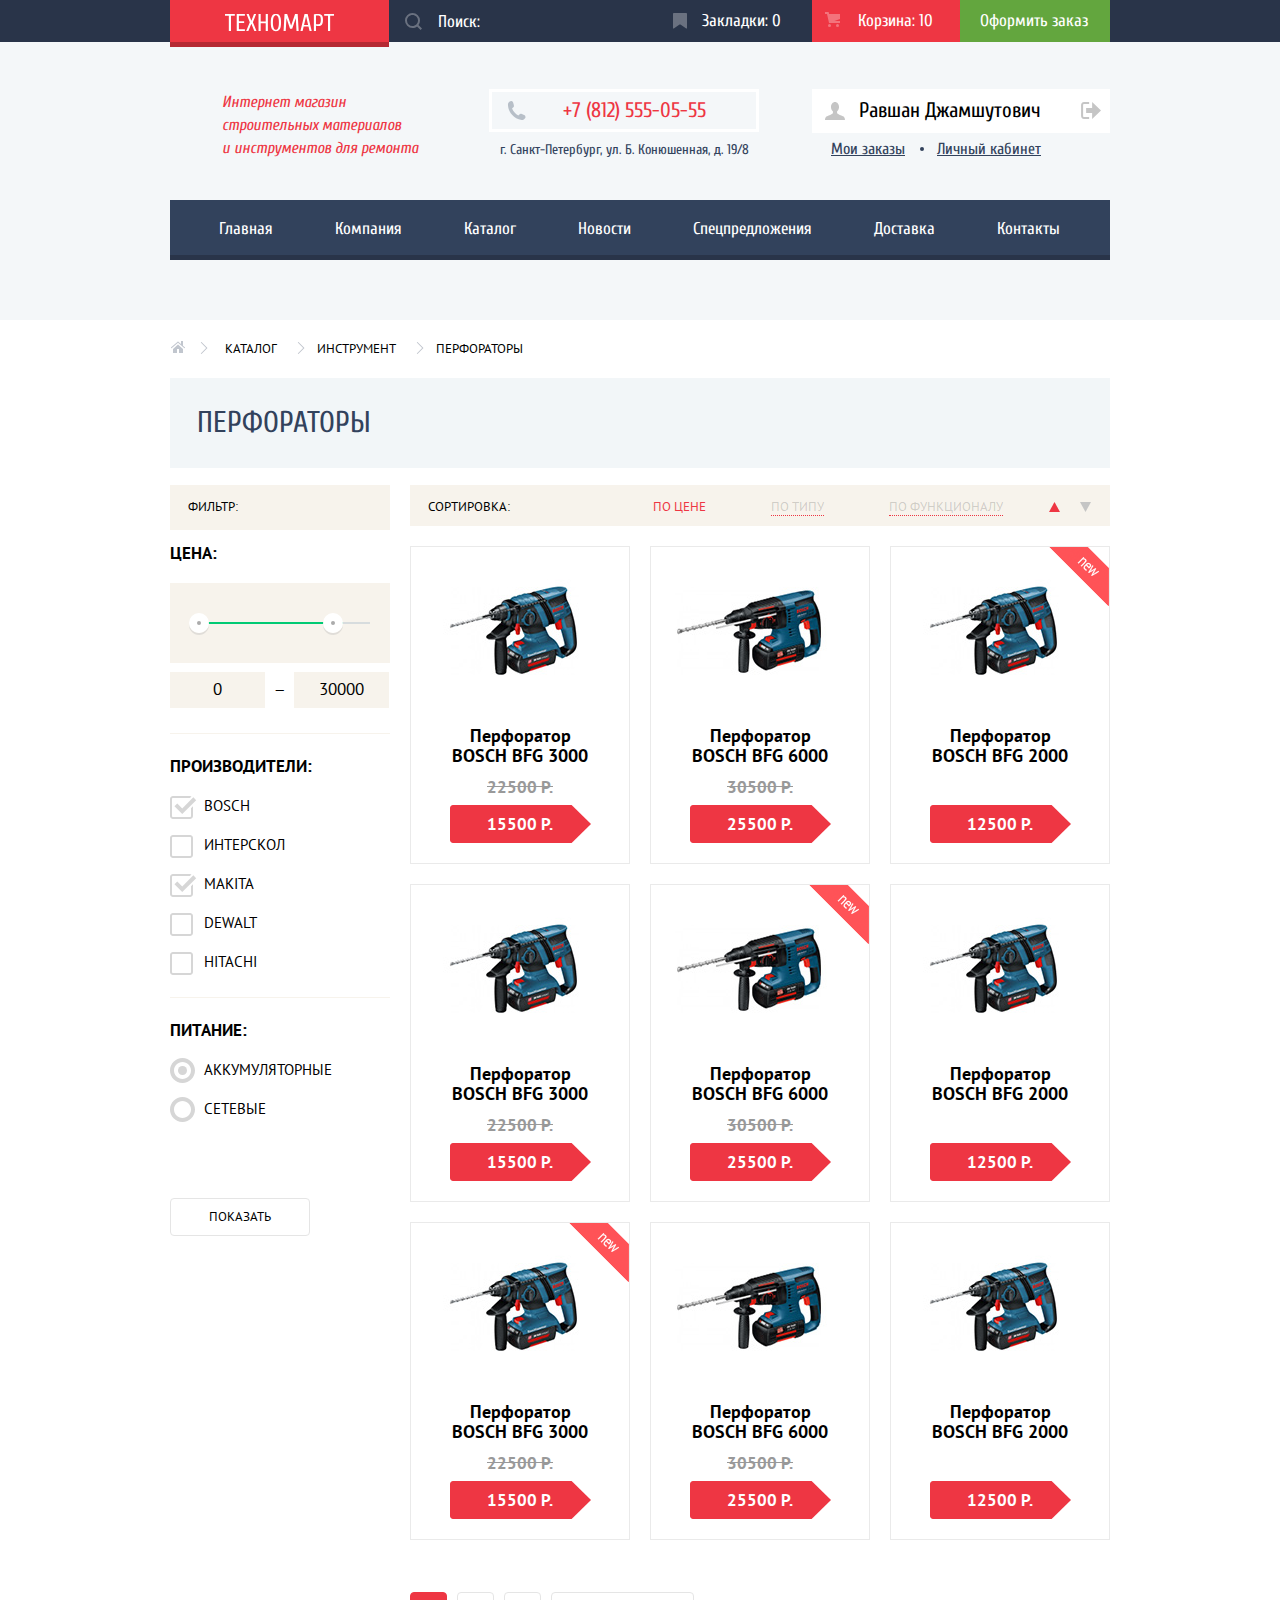
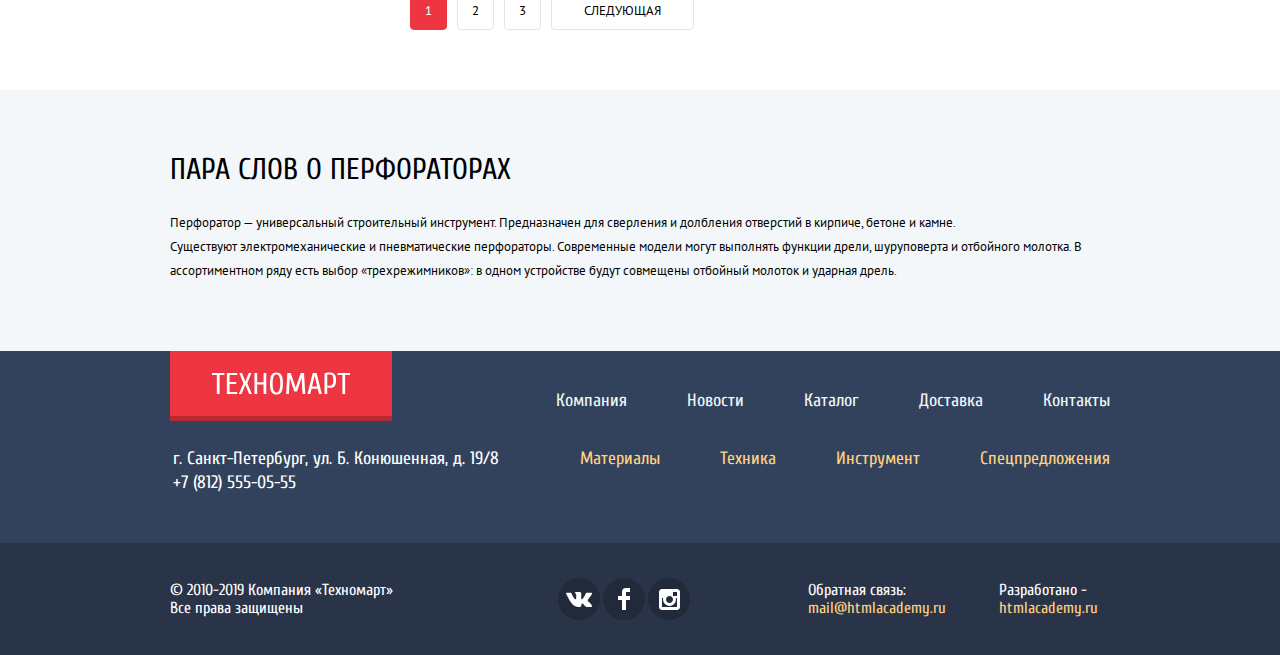
==== commit 8eb58dfc: "Исправления ко второй защите проекта" ====
--- a/catalog.html
+++ b/catalog.html
@@ -8,7 +8,7 @@
     <link rel="stylesheet" href="css/style.min.css">
 </head>
 <body>
-<header class="header">
+<header class="header header-inner">
     <div class="header__intro-background">
         <div class="header__intro container">
             <a href="index.html" class="header__logo logo"><img src="img/technomart-logo.svg" alt="Логотип магазина Техномарт" width="109" height="19"></a>
@@ -22,7 +22,7 @@
             </form>
             <ul class="header__list user-list">
                 <li class="user-list__item"><a href="#" class="user-list__link">Закладки: <span>0</span></a></li>
-                <li class="user-list__item"><a href="#" class="user-list__link">Корзина: <span>10</span></a></li>
+                <li class="user-list__item"><a href="#" class="user-list__link user-list__link_add-product">Корзина: <span>10</span></a></li>
                 <li class="user-list__item"><a href="#" class="user-list__link user-list__link_checkout">Оформить заказ</a></li>
             </ul>
         </div>
--- a/css/style.min.css
+++ b/css/style.min.css
@@ -1,6 +1 @@
-
-Result
-Source map
-Restructure
-Beautify
-@-webkit-keyframes bounce{0%{-webkit-transform:translateY(-2000px);transform:translateY(-2000px)}70%{-webkit-transform:translateY(30px);transform:translateY(30px)}90%{-webkit-transform:translateY(-10px);transform:translateY(-10px)}to{-webkit-transform:translateY(0);transform:translateY(0)}}@keyframes bounce{0%{-webkit-transform:translateY(-2000px);transform:translateY(-2000px)}70%{-webkit-transform:translateY(30px);transform:translateY(30px)}90%{-webkit-transform:translateY(-10px);transform:translateY(-10px)}to{-webkit-transform:translateY(0);transform:translateY(0)}}@-webkit-keyframes shake{0%,to{-webkit-transform:translateX(0);transform:translateX(0)}10%,30%,50%,70%,90%{-webkit-transform:translateX(-10px);transform:translateX(-10px)}20%,40%,60%,80%{-webkit-transform:translateX(10px);transform:translateX(10px)}}@keyframes shake{0%,to{-webkit-transform:translateX(0);transform:translateX(0)}10%,30%,50%,70%,90%{-webkit-transform:translateX(-10px);transform:translateX(-10px)}20%,40%,60%,80%{-webkit-transform:translateX(10px);transform:translateX(10px)}}html{-webkit-box-sizing:border-box;box-sizing:border-box}*,::after,::before{-webkit-box-sizing:inherit;box-sizing:inherit}body{margin:0;padding:0;font-family:'Cuprum','Arial',sans-serif;font-weight:400;font-size:14px;color:#000}a{text-decoration:none}.visually-hidden:not(:focus):not(:active),input[type=checkbox].visually-hidden,input[type=radio].visually-hidden{position:absolute;width:1px;height:1px;margin:-1px;border:0;padding:0;white-space:nowrap;-webkit-clip-path:inset(100%);clip-path:inset(100%);clip:rect(0 0 0 0);overflow:hidden}.container{width:940px;margin:0 auto}.header{background-color:#f4f7f9;padding-bottom:60px}.header__intro-background{background-color:#293449}.header__intro{font-size:17px;line-height:18px;color:#fff;display:-webkit-box;display:-ms-flexbox;display:flex}.logo{display:inline-block;vertical-align:top;padding:13px 55px 0;text-align:center;-webkit-box-shadow:inset 0 -5px 0 0 rgba(0,0,0,.24);box-shadow:inset 0 -5px 0 0 rgba(0,0,0,.24);background-color:#ee3643}.logo:focus,.logo:hover{background-color:#ca2c37}.logo:active{background-color:#ba2732}.header__logo{margin-bottom:-5px}.search{position:relative}.search__field{border:0;background-color:#293449;width:260px;height:42px;padding-left:49px;padding-right:5px}.search__field::-webkit-input-placeholder{color:#fff}.search__field::-moz-placeholder{color:#fff}.search__field:-ms-input-placeholder,.search__field::-ms-input-placeholder{color:#fff}.search__field::placeholder{color:#fff}.search__field:hover{background-color:#212a3a}.search__field:focus{background-color:#fff}.search__button{position:absolute;top:12px;left:10px;border:0;background-color:transparent;opacity:.3}.search__field:hover~.search__button{opacity:1}.search__field:focus~.search__button path{fill:red}.registration,.user-list{padding:0;list-style-type:none}.menu{list-style-type:none}.brands-list,.menu,.shop-pluses{margin:0}.brands-list,.company__list,.shop-pluses{padding:0;list-style-type:none}.services-list{margin:0}.footer-menu,.services-list{padding:0;list-style-type:none}.social-list{margin:0}.development-list,.social-list{padding:0;list-style-type:none}.user-list{margin:0 0 0 auto;display:-webkit-box;display:-ms-flexbox;display:flex;-ms-flex-wrap:wrap;flex-wrap:wrap}.user-list__link{position:relative;display:inline-block;vertical-align:top;color:#fff;padding:12px 31px 12px 46px}.user-list__item:nth-child(1) .user-list__link::before,.user-list__item:nth-child(2) .user-list__link::before{position:absolute;content:'';top:13px;left:17px;width:14px;height:16px;background-image:url(../img/icon-bookmark.svg);background-repeat:no-repeat;background-position:0 0;opacity:.3}.user-list__item:nth-child(2) .user-list__link::before{top:12px;left:13px;width:15px;height:15px;background-image:url(../img/icon-cart.svg)}.user-list__link:focus,.user-list__link:hover{background-color:#212a3a}.user-list__item:nth-child(1) .user-list__link:focus::before,.user-list__item:nth-child(1) .user-list__link:hover::before,.user-list__item:nth-child(2) .user-list__link:focus::before,.user-list__item:nth-child(2) .user-list__link:hover::before{opacity:1}.user-list__link:active{color:rgba(255,255,255,.6);background-color:#161d29}.user-list__item:nth-child(1) .user-list__link:active::before,.user-list__item:nth-child(2) .user-list__link:active::before{opacity:.5}.user-list__link_checkout{background-color:#63a63e;padding-left:20px;padding-right:22px;padding-bottom:12px}.user-list__link_checkout:focus,.user-list__link_checkout:hover{background-color:#5fbb2d}.user-list__link_checkout:active{color:rgba(255,255,255,.5);background-color:#518534}.header__description{padding-top:47px;padding-bottom:38px;padding-left:52px;display:-webkit-box;display:-ms-flexbox;display:flex}.offer{width:197px;margin-right:70px;padding-top:2px}.offer__title{font-size:16px;line-height:23px;font-weight:400;font-style:italic;color:#ee3643;margin:0}.address{max-width:280px}.address__phone{display:block;font-size:21px;line-height:21px;color:#ee3643;border:3px solid #fff;padding:8px 50px 8px 71px;margin-bottom:6px;background-image:url(../img/icon-phone.svg);background-repeat:no-repeat;background-position:15px center}.address__city{line-height:24px;text-align:center;color:#32425c;margin:0}.registration{display:-webkit-box;display:-ms-flexbox;display:flex;-ms-flex-wrap:wrap;flex-wrap:wrap;-webkit-box-align:start;-ms-flex-align:start;align-items:flex-start;max-width:285px;margin:0 0 0 auto}.registration__item{max-width:155px}.registration__link{position:relative;display:inline-block;vertical-align:top;padding:11px 24px 12px;max-width:150px;font-size:21px;line-height:21px;color:#000;background-color:#fff;margin-bottom:10px}.registration__item:first-child .registration__link{padding-left:50px;padding-right:27px}.registration__item:not(:nth-child(2n)){margin-right:10px}.registration__icon{position:absolute;top:14px;left:16px}.registration__link:focus,.registration__link:hover{color:#ee3643}.registration__link:focus path,.registration__link:hover path{fill:#000}.registration__link:active{color:rgba(0,0,0,.3)}.registration__link:active path{fill:#c5c5c5}.header__navigation{background-color:#32425c;-webkit-box-shadow:inset 0 -5px 0 0 #293449;box-shadow:inset 0 -5px 0 0 #293449}.menu{display:-webkit-box;display:-ms-flexbox;display:flex;-ms-flex-wrap:wrap;flex-wrap:wrap;padding:0 18px}.menu__link{display:inline-block;vertical-align:top;font-size:17px;line-height:21px;color:#fff;padding:18px 31px 21px}.menu__link:focus,.menu__link:hover{background-color:#293449}.menu__link:active{color:rgba(255,255,255,.5);background-color:#1d2739}.features{padding-top:59px;padding-bottom:55px}.shop-pluses{display:-webkit-box;display:-ms-flexbox;display:flex;-ms-flex-wrap:wrap;flex-wrap:wrap;-webkit-box-align:start;-ms-flex-align:start;align-items:flex-start}.shop-pluses__item{width:300px}.shop-pluses__box{padding:21px 23px 21px 22px;width:300px}.shop-pluses__item:not(:last-child){margin-bottom:20px}.shop-pluses__item_material{position:relative;background-color:#ffbf47;margin-right:20px;background-image:url(../img/materials-icon.svg);background-repeat:no-repeat;background-position:213px 31px}.shop-pluses__item_material::before{position:absolute;content:'';top:0;right:0;width:60px;height:59px;background-image:url(../img/new-flag.png);background-repeat:no-repeat;background-position:0 0}.shop-pluses__item_tool{background-color:#3bbce3;margin-right:20px;background-image:url(../img/tools-icon.svg);background-repeat:no-repeat;background-position:197px 33px}.shop-pluses__item_technique{background-color:#dc91d8;background-image:url(../img/technic-icon.svg);background-repeat:no-repeat;background-position:191px 31px}.shop-pluses__item_delivery,.shop-pluses__item_discount{width:100%;display:-webkit-box;display:-ms-flexbox;display:flex;-webkit-box-pack:end;-ms-flex-pack:end;justify-content:flex-end}.shop-pluses__box_delivery,.shop-pluses__box_discount{background-color:#8ed78f;background-image:url(../img/discounts-icon.svg);background-repeat:no-repeat;background-position:196px 26px}.shop-pluses__box_delivery{background-color:#ffc047;background-image:url(../img/delivery-icon.svg);background-position:191px 32px}.shop-pluses__text{font-size:24px;line-height:30px;font-weight:700;color:#fff;margin:0 0 13px}.shop-pluses__link{display:inline-block;vertical-align:top;font-size:14px;line-height:14px;text-transform:uppercase;color:#fff;background-color:rgba(0,0,0,.1);padding:12px 24px;margin-left:2px;max-width:150px}.shop-pluses__link:focus,.shop-pluses__link:hover{background-color:rgba(0,0,0,.2)}.shop-pluses__link:active{background-color:rgba(0,0,0,.3)}.shop-pluses__item_tool .shop-pluses__link{padding-left:26px;padding-right:26px}.shop-pluses__item_technique .shop-pluses__link{padding-left:29px;padding-right:29px}.shop-pluses__item_discount .shop-pluses__link{padding-left:22px;padding-right:22px}.shop-pluses__item_delivery .shop-pluses__link{padding-left:36px;padding-right:36px}.company__link,.contact__link,.filters__btn,.pagination__link,.products-intro__link,.products__btn,.products__btn_bookmark,.shop-pluses__link,.slider-drills__link{border-radius:4px}.slider-drills{position:relative;width:620px;margin-right:20px;margin-top:-266px}.slider-drills__item{padding:23px 24px 22px;display:none;background-color:#a97d21}.slider-drills__item_first,.slider-drills__item_second{background-image:url(../img/slide-drills-01.jpg);background-repeat:no-repeat;background-size:cover;background-position:center}.slider-drills__item_second{background-image:url(../img/slide-drills-02.jpg)}.slider-drills__title{font-size:36px;line-height:36px;font-weight:700;text-transform:uppercase;color:#fff;margin:0 0 2px}.slider-drills__text{font-size:18px;line-height:24px;color:#fff;margin:0 0 121px}.slider-drills__link{display:inline-block;vertical-align:top;line-height:18px;text-transform:uppercase;color:#fff;background-color:#ee3643;padding:11px 47px 9px 49px;max-width:200px}.slider-drills__link:focus,.slider-drills__link:hover{background-color:#ca2c37}.slider-drills__link:active{background-color:#ba2732}.slider-drills__btn{position:absolute;top:114px;border:0;cursor:pointer;width:22px;height:40px;background-color:transparent;background-repeat:no-repeat;background-position:0 0}.slider-drills__btn_left{left:25px;background-image:url(../img/icon-left-slider-drills.svg)}.slider-drills__btn_right{right:20px;background-image:url(../img/icon-right-slider-drills.svg)}.slider-drills__controls{display:-webkit-box;display:-ms-flexbox;display:flex;-ms-flex-wrap:wrap;flex-wrap:wrap;position:absolute;bottom:36px;left:294px}.slider-drills__control{display:inline-block;vertical-align:top;width:10px;height:10px;border-radius:10px;background-color:#fff;cursor:pointer;position:relative}.slider-drills__control_first{margin-right:10px}.slider-radio-first:checked~.index-page .slider-drills__item_first,.slider-radio-second:checked~.index-page .slider-drills__item_second{display:block}.slider-radio-first:checked~.index-page .slider-drills__control_first:before,.slider-radio-second:checked~.index-page .slider-drills__control_second:before{position:absolute;top:2px;left:2px;content:'';width:6px;height:6px;border-radius:6px;background-color:#ee3643}.products-intro{background-color:#f9f5f0;display:-webkit-box;display:-ms-flexbox;display:flex;-webkit-box-align:center;-ms-flex-align:center;align-items:center;-ms-flex-wrap:wrap;flex-wrap:wrap;padding:25px 24px 25px 28px;margin-bottom:20px}.products-intro__title{font-size:30px;line-height:30px;font-weight:400;text-transform:uppercase;color:#32425c;margin:0}.products-intro__link{display:inline-block;vertical-align:top;line-height:18px;text-transform:uppercase;color:#fff;background-color:#ee3643;padding:9px 55px;margin-left:auto;max-width:260px}.products-intro__link:focus,.products-intro__link:hover{background-color:#ca2c37}.products-intro__link:active{background-color:#ba2732}.products__item-main{position:relative;border:1px solid #eaeaea;text-align:center;padding-bottom:17px;width:220px;margin-bottom:20px}.products__item-main:nth-child(4n)::before{position:absolute;content:'';top:0;right:0;width:60px;height:59px;background-image:url(../img/new-flag.png);background-repeat:no-repeat;background-position:0 0}.products__item-main:not(:nth-child(4n)){margin-right:20px}.products__item-main:focus,.products__item-main:hover{-webkit-box-shadow:0 10px 25px 0 rgba(41,52,73,.5);box-shadow:0 10px 25px 0 rgba(41,52,73,.5)}.products__item-main:focus .products__image,.products__item-main:hover .products__image{opacity:0}.products__item-main:focus .products__overlay,.products__item-main:hover .products__overlay{opacity:1}.popular-brands{padding-bottom:65px}.brands-intro__link{padding:12px 70px}.brands-list{display:-webkit-box;display:-ms-flexbox;display:flex;-ms-flex-wrap:wrap;flex-wrap:wrap}.brands-list__item{margin-bottom:20px}.brands-list__item:not(:nth-child(4n)){margin-right:20px}.brands-list__image{vertical-align:middle}.brands-list__link{display:inline-block;vertical-align:top;width:220px;height:145px;text-align:center;line-height:145px;border:1px solid #eaeaea;background-color:#fff}.brands-list__link:focus,.brands-list__link:hover{-webkit-box-shadow:0 10px 25px 0 rgba(41,52,73,.5);box-shadow:0 10px 25px 0 rgba(41,52,73,.5)}.brands-list__link:active{-webkit-box-shadow:0 4px 10px 0 rgba(41,52,73,.5);box-shadow:0 4px 10px 0 rgba(41,52,73,.5)}.brands-list__link:active .brands-list__image{opacity:.3}.services{background-color:#f4f7f9;padding-top:64px}.services__intro{padding-bottom:28px}.services__title{font-size:30px;line-height:30px;font-weight:400;text-transform:uppercase;margin:0 0 27px}.service-item__text,.services__text{font-family:'PT Sans','Arial',sans-serif;font-size:13px;line-height:24px;margin:0}.services__text{max-width:420px}.services__box{display:-webkit-box;display:-ms-flexbox;display:flex;padding-top:38px;padding-bottom:7px}.services-list__btn{font-size:21px;line-height:30px;color:#fff;-webkit-box-shadow:0 1px 0 0 #293449,inset 0 1px 0 0 #405069;box-shadow:0 1px 0 0 #293449,inset 0 1px 0 0 #405069;background-color:#32425c;border:0;cursor:pointer;display:inline-block;vertical-align:top;padding:17px 143px 17px 22px}.services-list__item:nth-child(2) .services-list__btn{padding-top:15px;padding-right:144px}.services-list__item:last-child .services-list__btn{padding-right:160px;padding-top:15px}.services-list__btn:focus,.services-list__btn:hover{background-color:#293449;color:#fff}.services-list__btn:active,.services-list__btn_active{color:#32425c;-webkit-box-shadow:0 1px 0 0 #fff,inset 0 1px 0 0 #fff;box-shadow:0 1px 0 0 #fff,inset 0 1px 0 0 #fff;background-color:#fff}.services__description{position:relative;padding-left:81px}.services__description::before{position:absolute;content:'';top:-41px;left:-11px;width:10px;height:279px;background-image:url(../img/shadow.png);background-repeat:no-repeat;background-position:0 0}.service-item{min-height:280px}.service-item__title{font-size:36px;line-height:36px;font-weight:400;text-transform:uppercase;color:#32425c;margin:0 0 25px}.service-item-credit,.service-item-delivery,.service-item-guarantee{background-image:url(../img/service-delivery.png);background-repeat:no-repeat;background-position:right 25px;padding-right:345px;display:none}.service-item-credit,.service-item-guarantee{background-image:url(../img/service-guarantee.png);padding-right:245px}.service-item-credit{background-image:url(../img/service-credit.png);padding-right:320px}.service-item-credit .service-item__text{margin-bottom:30px}.service-item__link{line-height:18px;text-transform:uppercase;color:#fff;background-color:#ee3643;border-radius:4px;display:inline-block;vertical-align:top;padding:10px 45px}.service-item__link:focus,.service-item__link:hover{background-color:#ca2c37}.service-item__link:active{background-color:#ba2732}.about-contacts{padding-top:78px;padding-bottom:86px;display:-webkit-box;display:-ms-flexbox;display:flex}.company{padding-right:120px}.company__title,.contact__title{font-size:30px;line-height:30px;font-weight:400;text-transform:uppercase;margin:0 0 26px}.company__text,.contact__text{font-family:'PT Sans','Arial',sans-serif;font-size:13px;line-height:24px;margin:0 0 21px}.company__text_intro{margin-bottom:24px}.company__text_description{padding-right:74px}.company__list{margin:0 0 36px}.company__item{font-size:18px;line-height:20px;font-weight:700;position:relative;padding-left:35px}.company__item:not(:last-child){margin-bottom:20px}.company__item::before{position:absolute;content:'';top:9px;left:0;width:25px;height:2px;background-color:#ee3643}.company__link{padding:11px 40px 9px}.company__link,.contact__link,.feedback__btn{line-height:18px;text-transform:uppercase;color:#fff;background-color:#ee3643;display:inline-block;vertical-align:top}.company__link:focus,.company__link:hover,.contact__link:focus,.contact__link:hover,.feedback__btn:focus,.feedback__btn:hover{background-color:#ca2c37}.company__link:active,.contact__link:active,.feedback__btn:active{background-color:#ba2732}.contact__text{padding-right:85px;margin-bottom:30px}.contact__map-link{display:block;margin-bottom:37px}.contact__link{padding:11px 59px 8px 63px}.footer{font-size:18px;line-height:24px;background-color:#32425c}.footer__intro{display:-webkit-box;display:-ms-flexbox;display:flex}.footer__logo{padding:21px 42px 19px}.footer__address,.footer__copyright{max-width:325px}.footer-address__text{margin:0;color:#fff}.footer-menu__item:not(:last-child){margin-right:60px}.footer-menu{display:-webkit-box;display:-ms-flexbox;display:flex;-ms-flex-wrap:wrap;flex-wrap:wrap;margin:0 0 0 auto;max-width:600px}.footer-menu-top{margin-top:38px}.footer-menu__link{color:#f1f5f7}.footer-menu__link:focus,.footer-menu__link:hover{text-decoration:underline}.footer-menu__link:active{color:rgba(241,245,247,.5);text-decoration:none}.footer__address-suggest{display:-webkit-box;display:-ms-flexbox;display:flex;padding-top:26px;padding-bottom:48px;padding-left:3px}.development-list__link,.footer-menu__link_suggest{color:#ffd180}.development-list__link:focus,.development-list__link:hover,.footer-menu__link_suggest:focus,.footer-menu__link_suggest:hover{text-decoration:underline}.footer-menu__link_suggest:active{color:rgba(255,209,128,.5);text-decoration:none}.footer__copyright-development-background{background-color:#293449}.footer__copyright-development{font-size:16px;line-height:18px;color:#fff;display:-webkit-box;display:-ms-flexbox;display:flex;-webkit-box-align:center;-ms-flex-align:center;align-items:center;padding-top:35px;padding-bottom:35px}.footer__copyright{margin-right:165px}.copyright__text{margin:0}.social-list{display:-webkit-box;display:-ms-flexbox;display:flex;-ms-flex-wrap:wrap;flex-wrap:wrap;max-width:180px}.social-list__item:not(:last-child){margin-right:3px}.social-list__link{display:-webkit-box;display:-ms-flexbox;display:flex;-webkit-box-pack:center;-ms-flex-pack:center;justify-content:center;-webkit-box-align:center;-ms-flex-align:center;align-items:center;width:42px;height:42px;border-radius:42px;background-color:#212a3a}.social-list__link:active,.social-list__link:focus,.social-list__link:hover{background-color:#ee3643}.development-list{display:-webkit-box;display:-ms-flexbox;display:flex;-ms-flex-wrap:wrap;flex-wrap:wrap;margin:0 0 0 118px}.development-list__item:first-child{margin-right:53px}.development-list__text{margin:0}.development-list__link:active{color:#ee3643;text-decoration:none}.catalog-page{font-family:'PT Sans','Arial',sans-serif}.user-list__link_add-product{background-color:#ee3643}.user-menu{list-style-type:none}.account-menu,.breadcrumb-list{margin:0;padding:0;list-style-type:none}.sort__menu{padding:0;list-style-type:none}.brand-list,.control-list,.power-list,.products{margin:0;padding:0;list-style-type:none}.pagination{padding:0;list-style-type:none}.add-cart-menu{margin:0;list-style-type:none}.account{margin-left:auto}.user-menu,.user-menu__link{display:-webkit-box;display:-ms-flexbox;display:flex;-webkit-box-align:center;-ms-flex-align:center;align-items:center}.user-menu{-ms-flex-wrap:wrap;flex-wrap:wrap;background-color:#fff;margin:0 0 7px;padding:11px 9px 12px 13px}.user-menu__link{-webkit-box-pack:center;-ms-flex-pack:center;justify-content:center}.user-menu__link_user-page{font-size:21px;line-height:21px;color:#000;margin-right:39px}.user-menu__link_user-page svg{margin-right:14px}.control-list__link polygon:focus,.control-list__link polygon:hover,.user-menu__link:focus path,.user-menu__link:hover path{fill:#000}.user-menu__link:active{opacity:.3}.account-menu{display:-webkit-box;display:-ms-flexbox;display:flex;-ms-flex-wrap:wrap;flex-wrap:wrap;padding-left:19px;max-width:300px}.account-menu__item:not(:first-child){position:relative}.account-menu__item:not(:first-child)::before{position:absolute;top:7px;left:5px;content:'';width:4px;height:4px;border-radius:4px;background-color:#32425c}.account-menu__link{font-size:16px;line-height:18px;color:#32425c;text-decoration:underline}.account-menu__item:not(:last-child){margin-right:10px}.account-menu__item:not(:first-child) .account-menu__link{padding-left:22px}.account-menu__link:focus,.account-menu__link:hover{color:#ee3643}.account-menu__link:active{color:rgba(50,66,92,.3)}.breadcrumbs{padding:20px 0}.breadcrumb-list{display:-webkit-box;display:-ms-flexbox;display:flex;-ms-flex-wrap:wrap;flex-wrap:wrap}.breadcrumb-list__item:not(:last-child){margin-right:10px}.breadcrumb-list__item{position:relative}.breadcrumb-list__item:not(:last-child)::after{position:absolute;top:2px;right:2px;content:'';width:8px;height:12px;background-image:url(../img/icon-right-breadcrumbs.svg);background-repeat:no-repeat;background-position:0 0}.breadcrumb-list__item:first-child::after{right:7px}.breadcrumb-list__item:not(:last-child) .breadcrumb-list__link{padding-right:30px}.breadcrumb-list__link,.goods__title{font-size:13px;line-height:18px;text-transform:uppercase;color:#000}.goods__title{font-family:'Cuprum','Arial',sans-serif;margin:0;font-size:30px;line-height:30px;font-weight:400;color:#32425c;background-color:#f2f6f8;padding:30px 27px}.goods__filters-catalog{display:-webkit-box;display:-ms-flexbox;display:flex;margin-top:17px;padding-bottom:60px}.filters{width:220px;margin-right:20px}.filters-sort-title{margin:0;font-size:13px;font-weight:400;text-transform:uppercase;background-color:#f7f3ec;padding:15px 10px 15px 18px}.product-filter-title{font-size:17px;line-height:30px;font-weight:700;text-transform:uppercase;margin:0 0 15px}.brand-filter,.power-filter{border:0;padding:0}.price-filter{border:0;border-bottom:1px solid #f7f3ec;padding:0 0 25px;margin:8px 0 0}.price-filter__range-controls{position:relative;background-color:#f7f3ec;margin-bottom:9px;padding:39px 20px}.price-filter__scale{height:2px;background-color:#d7dcde}.price-filter__bar{height:2px;width:85%;background-color:#00ca74}.price-filter__btn{border:0;cursor:pointer;position:absolute;top:30px;left:0;width:20px;height:23px;background-color:transparent;background-image:url(../img/price-range-button.svg);background-repeat:no-repeat;background-position:0 0}.price-filter__btn_min{left:19px}.price-filter__btn_max{left:153px}.price-filter__price-fields{display:-webkit-box;display:-ms-flexbox;display:flex;-ms-flex-wrap:wrap;flex-wrap:wrap}.price-filter__field{text-align:center;font-size:17px;line-height:18px;width:95px;background-color:#f7f3ec;border:0;padding:8px 5px 10px}.price-filter__dash{margin:10px 9px 0}.brand-filter{border-bottom:1px solid #f7f3ec;padding-bottom:25px;margin:17px 0 0}.brand-list__label,.power-list__label{font-size:15px;line-height:20px;text-transform:uppercase;position:relative;display:block;cursor:pointer;-webkit-user-select:none;-moz-user-select:none;-ms-user-select:none;user-select:none;padding-left:34px}.brand-list__item:not(:last-child),.power-list__item:not(:last-child){margin-bottom:19px}.brand-list__checkbox+.brand-list__label::before{position:absolute;top:0;left:0;content:'';width:23px;height:23px;background-image:url(../img/checkbox-off.svg);background-repeat:no-repeat;background-position:0 0;opacity:.7}.brand-list__checkbox:checked+.brand-list__label::before{width:27px;background-image:url(../img/checkbox-on.svg)}.brand-list__checkbox:disabled+.brand-list__label::before{opacity:.3}.brand-list__checkbox:disabled+.brand-list__label,.power-list__radio:disabled+.power-list__label{color:rgba(0,0,0,.4)}.brand-list__checkbox:focus+.brand-list__label::before,.brand-list__checkbox:hover+.brand-list__label::before{opacity:1}.power-filter{padding-bottom:15px;margin:17px 0 64px}.power-list__radio+.power-list__label::before{position:absolute;top:-2px;left:0;content:'';width:25px;height:25px;background-image:url(../img/radio-off.svg);background-repeat:no-repeat;background-position:0 0;opacity:.7}.power-list__radio:checked+.power-list__label::before{background-image:url(../img/radio-on.svg)}.power-list__radio:disabled+.power-list__label::before{opacity:.3}.power-list__radio:focus+.power-list__label::before,.power-list__radio:hover+.power-list__label::before{opacity:1}.filters__btn{padding:9px 38px}.filters__btn,.pagination__item:last-child .pagination__link{font-size:13px;line-height:18px;text-transform:uppercase;color:#000;border:solid 1px #e5e5e5;background-color:#fff;cursor:pointer;display:inline-block;vertical-align:top}.sort{background-color:#f7f3ec;display:-webkit-box;display:-ms-flexbox;display:flex;-webkit-box-align:center;-ms-flex-align:center;align-items:center;-ms-flex-wrap:wrap;flex-wrap:wrap;margin-bottom:20px;padding:13px 19px 10px 18px}.sort__title{padding:0}.sort__menu{margin:0 46px 0 auto}.sort__control-list,.sort__menu{display:-webkit-box;display:-ms-flexbox;display:flex;-ms-flex-wrap:wrap;flex-wrap:wrap}.sort__item:not(:last-child){margin-right:65px}.sort__link{font-size:13px;line-height:18px;text-transform:uppercase;color:rgba(0,0,0,.18);border-bottom:1px dotted #ee3643}.sort__link:focus,.sort__link:hover{color:#000;border-bottom:1px solid #ee3643}.sort__link:active,.sort__link_active{color:#ee3643;border-bottom:1px solid transparent}.control-list__item:not(:last-child) .control-list__link,.products__item:not(:nth-child(3n)){margin-right:20px}.control-list__link polygon:active,.control-list__link_active polygon{fill:#ee3643}.products-catalog__products-list{max-width:700px}.products{font-family:'PT Sans','Arial',sans-serif;display:-webkit-box;display:-ms-flexbox;display:flex;-ms-flex-wrap:wrap;flex-wrap:wrap}.products__item{position:relative;border:1px solid #eaeaea;text-align:center;padding-bottom:17px;width:220px;margin-bottom:20px}.products__item:nth-child(3)::before,.products__item:nth-child(5)::before,.products__item:nth-child(7)::before{position:absolute;content:'';top:0;right:0;width:60px;height:59px;background-image:url(../img/new-flag.png);background-repeat:no-repeat;background-position:0 0}.products__item:focus,.products__item:hover{-webkit-box-shadow:0 10px 25px 0 rgba(41,52,73,.5);box-shadow:0 10px 25px 0 rgba(41,52,73,.5)}.products__item:focus .products__image,.products__item:hover .products__image{opacity:0}.products__btn:active::before,.products__btn:focus::before,.products__btn:hover::before,.products__item:focus .products__overlay,.products__item:hover .products__overlay{opacity:1}.products__text-box{padding-top:6px;padding-right:30px;padding-left:30px}.products__title{font-size:18px;line-height:20px;font-weight:700;margin:0 0 12px}.products__title_new{margin-bottom:36px}.products__price{color:#999}.products__discount,.products__price{font-size:17px;line-height:18px;font-weight:700;margin:0}.products__price{text-decoration:line-through;margin-bottom:6px}.products__discount{color:#fff;background-image:url(../img/product-price-background.svg);background-repeat:no-repeat;background-position:center;display:inline-block;vertical-align:top;padding:13px 40px}.products__overlay{position:absolute;top:0;left:0;width:218px;height:170px;font-family:'Cuprum','Arial',sans-serif;font-weight:400;display:-webkit-box;display:-ms-flexbox;display:flex;-webkit-box-orient:vertical;-webkit-box-direction:normal;-ms-flex-direction:column;flex-direction:column;-webkit-box-align:center;-ms-flex-align:center;align-items:center;-webkit-box-pack:center;-ms-flex-pack:center;justify-content:center;opacity:0}.products__btn{position:relative;font-size:14px;line-height:18px;text-transform:uppercase;color:#fff;-webkit-box-shadow:inset 0 -3px 0 0 #367315;box-shadow:inset 0 -3px 0 0 #367315;background-color:#63a63e;border:0;cursor:pointer;display:inline-block;vertical-align:top;padding:10px 45px 10px 49px;margin-bottom:7px}.products__btn::before{position:absolute;content:'';top:11px;left:14px;width:15px;height:15px;background-image:url(../img/icon-cart.svg);background-repeat:no-repeat;background-position:0 0;opacity:.3}.products__btn:focus,.products__btn:hover{background-color:#5fbb2d}.products__btn:active{-webkit-box-shadow:none;box-shadow:none;background-color:#518534}.products__btn_bookmark{font-size:14px;line-height:18px;text-transform:uppercase;color:#32425c;background-color:#fff;border:3px solid #63a63e;display:inline-block;vertical-align:top;padding:7px 31px;cursor:pointer}.products__btn_bookmark:focus,.products__btn_bookmark:hover{border:3px solid #32425c}.products__btn_bookmark:active{color:rgba(50,66,92,.3);border:3px solid rgba(50,66,92,.3)}.pagination{display:-webkit-box;display:-ms-flexbox;display:flex;-ms-flex-wrap:wrap;flex-wrap:wrap;margin:32px 0 0}.pagination__link{font-size:13px;line-height:18px;color:#000;text-transform:uppercase;background-color:#fff;border:1px solid #e5e5e5;display:inline-block;vertical-align:top;padding:9px 14px}.pagination__item:not(:last-child){margin-right:10px}.pagination__item:last-child .pagination__link{padding:9px 32px}.pagination__link:focus,.pagination__link:hover{border:1px solid #bdc6ca}.pagination__link:active{border:1px solid #ee3643}.pagination__link_active{color:#fff;background-color:#ee3643;border:solid 1px #ee3643}.conclusion{background-color:#f4f7f9;padding-top:65px;padding-bottom:68px}.about-product__title{font-family:'Cuprum','Arial',sans-serif;font-size:30px;line-height:30px;font-weight:400;margin:0 0 26px}.about-product__text{font-size:13px;line-height:24px;margin:0}.map-popup{display:none;position:fixed;top:50%;left:50%;margin-top:-225px;margin-left:-470px;-webkit-box-shadow:0 20px 40px 0 rgba(0,0,0,.75);box-shadow:0 20px 40px 0 rgba(0,0,0,.75)}.feedback-popup{margin-top:-215px}.add-cart-popup,.feedback-popup{display:none;position:fixed;left:50%;top:50%;width:620px;background-color:#fff;-webkit-box-shadow:0 20px 40px 0 rgba(0,0,0,.75);box-shadow:0 20px 40px 0 rgba(0,0,0,.75);border-top:7px solid #ee3643;margin-left:-310px}.feedback-popup{padding-top:40px}.feedback,.feedback__label{display:-webkit-box;display:-ms-flexbox;display:flex}.feedback{-ms-flex-wrap:wrap;flex-wrap:wrap;-webkit-box-pack:center;-ms-flex-pack:center;justify-content:center}.feedback__label{-webkit-box-orient:vertical;-webkit-box-direction:normal;-ms-flex-direction:column;flex-direction:column;font-size:18px;line-height:18px}.feedback__label_name{margin-right:20px}.feedback__field{width:220px}.feedback__field,.feedback__text{border:solid 2px #dee3e4;border-radius:4px;padding:6px 16px 8px 10px;margin-top:13px}.feedback__field{margin-bottom:20px}.feedback__field::-webkit-input-placeholder,.feedback__text::-webkit-input-placeholder{font-family:'PT Sans','Arial',sans-serif;font-size:13px;line-height:18px;color:#a9a9a9}.feedback__field::-moz-placeholder,.feedback__text::-moz-placeholder{font-family:'PT Sans','Arial',sans-serif;font-size:13px;line-height:18px;color:#a9a9a9}.feedback__field:-ms-input-placeholder,.feedback__field::-ms-input-placeholder,.feedback__text:-ms-input-placeholder,.feedback__text::-ms-input-placeholder{font-family:'PT Sans','Arial',sans-serif;font-size:13px;line-height:18px;color:#a9a9a9}.feedback__field::placeholder,.feedback__text::placeholder{font-family:'PT Sans','Arial',sans-serif;font-size:13px;line-height:18px;color:#a9a9a9}.feedback__text{resize:none;width:460px;height:114px}.feedback__field:hover,.feedback__text:hover{border:solid 2px #b5b5b5}.feedback__field:focus,.feedback__text:focus{border:solid 2px #ee3643}.feedback__background-btn{width:100%;background-color:#f4f4f4;display:-webkit-box;display:-ms-flexbox;display:flex;-webkit-box-pack:center;-ms-flex-pack:center;justify-content:center;-webkit-box-align:center;-ms-flex-align:center;align-items:center;padding:37px 0;margin-top:37px}.feedback__btn{border:0;cursor:pointer;border-radius:4px;padding:10px 199px}.btn-close{border:0;background-color:transparent;cursor:pointer;position:absolute;top:9px;right:9px;width:21px;height:21px;background-image:url(../img/icon-close-popup.svg);background-repeat:no-repeat;background-position:0 0}.add-cart-popup{margin-top:-141px;background-image:url(../img/icon-confirm-to-cart.svg);background-repeat:no-repeat;background-position:52px 46px;font-family:'Cuprum','Arial',sans-serif;font-weight:400;padding-top:38px}.add-cart-popup__text{font-size:30px;line-height:30px;text-align:center;margin-bottom:65px}.add-cart-menu{display:-webkit-box;display:-ms-flexbox;display:flex;-ms-flex-wrap:wrap;flex-wrap:wrap;-webkit-box-pack:center;-ms-flex-pack:center;justify-content:center;background-color:#f1f1f1;padding:37px 0}.add-cart-menu__link{font-size:14px;line-height:18px;color:#000;text-transform:uppercase;display:inline-block;vertical-align:top;background-color:#fff;border-radius:4px;padding:10px 61px}.add-cart-menu__item:nth-child(1) .add-cart-menu__link{color:#fff;background-color:#ee3643;margin-right:20px}.add-cart-menu__item:nth-child(2) .add-cart-menu__link{padding:10px 45px}.add-cart-menu__item:nth-child(1) .add-cart-menu__link:focus,.add-cart-menu__item:nth-child(1) .add-cart-menu__link:hover{background-color:#ca2c37}.add-cart-menu__item:nth-child(1) .add-cart-menu__link:active{background-color:#ba2732}.add-cart-menu__item:nth-child(2) .add-cart-menu__link:focus,.add-cart-menu__item:nth-child(2) .add-cart-menu__link:hover{background-color:#d3d3d3}.add-cart-menu__item:nth-child(2) .add-cart-menu__link:active{background-color:#708090;color:#fff}.modal-show{display:block;-webkit-animation:bounce .6s;animation:bounce .6s}.modal-error{-webkit-animation:shake .6s;animation:shake .6s}.service-item-show{display:block}+@-webkit-keyframes bounce{0%{-webkit-transform:translateY(-2000px);transform:translateY(-2000px)}70%{-webkit-transform:translateY(30px);transform:translateY(30px)}90%{-webkit-transform:translateY(-10px);transform:translateY(-10px)}to{-webkit-transform:translateY(0);transform:translateY(0)}}@keyframes bounce{0%{-webkit-transform:translateY(-2000px);transform:translateY(-2000px)}70%{-webkit-transform:translateY(30px);transform:translateY(30px)}90%{-webkit-transform:translateY(-10px);transform:translateY(-10px)}to{-webkit-transform:translateY(0);transform:translateY(0)}}@-webkit-keyframes shake{0%,to{-webkit-transform:translateX(0);transform:translateX(0)}10%,30%,50%,70%,90%{-webkit-transform:translateX(-10px);transform:translateX(-10px)}20%,40%,60%,80%{-webkit-transform:translateX(10px);transform:translateX(10px)}}@keyframes shake{0%,to{-webkit-transform:translateX(0);transform:translateX(0)}10%,30%,50%,70%,90%{-webkit-transform:translateX(-10px);transform:translateX(-10px)}20%,40%,60%,80%{-webkit-transform:translateX(10px);transform:translateX(10px)}}html{-webkit-box-sizing:border-box;box-sizing:border-box}*,::after,::before{-webkit-box-sizing:inherit;box-sizing:inherit}body{margin:0;padding:0;font-family:'Cuprum','Arial',sans-serif;font-weight:400;font-size:14px;color:#000}a{text-decoration:none}.visually-hidden:not(:focus):not(:active),input[type=checkbox].visually-hidden,input[type=radio].visually-hidden{position:absolute;width:1px;height:1px;margin:-1px;border:0;padding:0;white-space:nowrap;-webkit-clip-path:inset(100%);clip-path:inset(100%);clip:rect(0 0 0 0);overflow:hidden}.container{width:940px;margin:0 auto}.header{background-color:#f4f7f9;padding-bottom:60px}.header__intro-background{background-color:#293449}.header__intro{font-size:17px;line-height:18px;color:#fff;display:-webkit-box;display:-ms-flexbox;display:flex}.logo{display:inline-block;vertical-align:top;padding:13px 55px 0;text-align:center;-webkit-box-shadow:inset 0 -5px 0 0 rgba(0,0,0,.24);box-shadow:inset 0 -5px 0 0 rgba(0,0,0,.24);background-color:#ee3643}.logo:focus,.logo:hover{background-color:#ca2c37}.logo:active{background-color:#ba2732}.header__logo{margin-bottom:-5px}.search{position:relative}.search__field{border:0;background-color:#293449;width:260px;height:42px;padding-left:49px;padding-right:5px}.search__field::-webkit-input-placeholder{color:#fff}.search__field::-moz-placeholder{color:#fff}.search__field:-ms-input-placeholder,.search__field::-ms-input-placeholder{color:#fff}.search__field::placeholder{color:#fff}.search__field:hover{background-color:#212a3a}.search__field:focus{background-color:#fff}.search__button{position:absolute;top:12px;left:10px;border:0;background-color:transparent;opacity:.3}.search__field:hover~.search__button{opacity:1}.search__field:focus~.search__button path{fill:red}.registration,.user-list{padding:0;list-style-type:none}.menu{list-style-type:none}.brands-list,.menu,.shop-pluses{margin:0}.brands-list,.company__list,.shop-pluses{padding:0;list-style-type:none}.services-list{margin:0}.footer-menu,.services-list{padding:0;list-style-type:none}.social-list{margin:0}.development-list,.social-list{padding:0;list-style-type:none}.user-list{margin:0 0 0 auto;display:-webkit-box;display:-ms-flexbox;display:flex;-ms-flex-wrap:wrap;flex-wrap:wrap}.user-list__link{position:relative;display:inline-block;vertical-align:top;color:#fff;padding:12px 31px 12px 46px}.user-list__item:nth-child(1) .user-list__link::before,.user-list__item:nth-child(2) .user-list__link::before{position:absolute;content:'';top:13px;left:17px;width:14px;height:16px;background-image:url(../img/icon-bookmark.svg);background-repeat:no-repeat;background-position:0 0;opacity:.3}.user-list__item:nth-child(2) .user-list__link::before{top:12px;left:13px;width:15px;height:15px;background-image:url(../img/icon-cart.svg)}.user-list__link:focus,.user-list__link:hover{background-color:#212a3a}.user-list__item:nth-child(1) .user-list__link:focus::before,.user-list__item:nth-child(1) .user-list__link:hover::before,.user-list__item:nth-child(2) .user-list__link:focus::before,.user-list__item:nth-child(2) .user-list__link:hover::before{opacity:1}.user-list__link:active{color:rgba(255,255,255,.6);background-color:#161d29}.user-list__item:nth-child(1) .user-list__link:active::before,.user-list__item:nth-child(2) .user-list__link:active::before{opacity:.5}.user-list__link_checkout{background-color:#63a63e;padding-left:20px;padding-right:22px;padding-bottom:12px}.user-list__link_checkout:focus,.user-list__link_checkout:hover{background-color:#5fbb2d}.user-list__link_checkout:active{color:rgba(255,255,255,.5);background-color:#518534}.header__description{padding-top:47px;padding-bottom:38px;padding-left:52px;display:-webkit-box;display:-ms-flexbox;display:flex}.offer{width:197px;margin-right:70px;padding-top:2px}.offer__title{font-size:16px;line-height:23px;font-weight:400;font-style:italic;color:#ee3643;margin:0}.address{max-width:280px}.address__phone{display:block;font-size:21px;line-height:21px;color:#ee3643;border:3px solid #fff;padding:8px 50px 8px 71px;margin-bottom:6px;background-image:url(../img/icon-phone.svg);background-repeat:no-repeat;background-position:15px center}.address__city{line-height:24px;text-align:center;color:#32425c;margin:0}.registration{display:-webkit-box;display:-ms-flexbox;display:flex;-ms-flex-wrap:wrap;flex-wrap:wrap;-webkit-box-align:start;-ms-flex-align:start;align-items:flex-start;max-width:285px;margin:0 0 0 auto}.registration__item{max-width:155px}.registration__link{position:relative;display:inline-block;vertical-align:top;padding:11px 24px 12px;max-width:150px;font-size:21px;line-height:21px;color:#000;background-color:#fff;margin-bottom:10px}.registration__item:first-child .registration__link{padding-left:50px;padding-right:27px}.registration__item:not(:nth-child(2n)){margin-right:10px}.registration__icon{position:absolute;top:14px;left:16px}.registration__link:focus,.registration__link:hover{color:#ee3643}.registration__link:focus path,.registration__link:hover path{fill:#000}.registration__link:active{color:rgba(0,0,0,.3)}.registration__link:active path{fill:#c5c5c5}.header__navigation{background-color:#32425c;-webkit-box-shadow:inset 0 -5px 0 0 #293449;box-shadow:inset 0 -5px 0 0 #293449}.menu{display:-webkit-box;display:-ms-flexbox;display:flex;-ms-flex-wrap:wrap;flex-wrap:wrap;padding:0 18px}.menu__link{display:inline-block;vertical-align:top;font-size:17px;line-height:21px;color:#fff;padding:18px 31px 21px}.menu__link:focus,.menu__link:hover{background-color:#293449}.menu__link:active{color:rgba(255,255,255,.5);background-color:#1d2739}.features{padding-top:59px;padding-bottom:55px}.shop-pluses{display:-webkit-box;display:-ms-flexbox;display:flex;-ms-flex-wrap:wrap;flex-wrap:wrap;-webkit-box-align:start;-ms-flex-align:start;align-items:flex-start}.shop-pluses__item{width:300px}.shop-pluses__box{padding:21px 23px 21px 22px;width:300px}.shop-pluses__item:not(:last-child){margin-bottom:20px}.shop-pluses__item_material{position:relative;background-color:#ffbf47;margin-right:20px;background-image:url(../img/materials-icon.svg);background-repeat:no-repeat;background-position:213px 31px}.shop-pluses__item_material::before{position:absolute;content:'';top:0;right:0;width:60px;height:59px;background-image:url(../img/new-flag.png);background-repeat:no-repeat;background-position:0 0}.shop-pluses__item_tool{background-color:#3bbce3;margin-right:20px;background-image:url(../img/tools-icon.svg);background-repeat:no-repeat;background-position:197px 33px}.shop-pluses__item_technique{background-color:#dc91d8;background-image:url(../img/technic-icon.svg);background-repeat:no-repeat;background-position:191px 31px}.shop-pluses__item_delivery,.shop-pluses__item_discount{width:100%;display:-webkit-box;display:-ms-flexbox;display:flex;-webkit-box-pack:end;-ms-flex-pack:end;justify-content:flex-end}.shop-pluses__box_delivery,.shop-pluses__box_discount{background-color:#8ed78f;background-image:url(../img/discounts-icon.svg);background-repeat:no-repeat;background-position:196px 26px}.shop-pluses__box_delivery{background-color:#ffc047;background-image:url(../img/delivery-icon.svg);background-position:191px 32px}.shop-pluses__text{font-size:24px;line-height:30px;font-weight:700;color:#fff;margin:0 0 13px}.shop-pluses__link{display:inline-block;vertical-align:top;font-size:14px;line-height:14px;text-transform:uppercase;color:#fff;background-color:rgba(0,0,0,.1);padding:12px 24px;margin-left:2px;max-width:150px}.shop-pluses__link:focus,.shop-pluses__link:hover{background-color:rgba(0,0,0,.2)}.shop-pluses__link:active{background-color:rgba(0,0,0,.3)}.shop-pluses__item_tool .shop-pluses__link{padding-left:26px;padding-right:26px}.shop-pluses__item_technique .shop-pluses__link{padding-left:29px;padding-right:29px}.shop-pluses__item_discount .shop-pluses__link{padding-left:22px;padding-right:22px}.shop-pluses__item_delivery .shop-pluses__link{padding-left:36px;padding-right:36px}.company__link,.contact__link,.filters__btn,.pagination__link,.products-intro__link,.products__btn,.products__btn_bookmark,.shop-pluses__link,.slider-drills__link{border-radius:4px}.slider-drills{position:relative;width:620px;margin-right:20px;margin-top:-266px}.slider-drills__item{padding:23px 24px 22px;display:none;background-color:#a97d21}.slider-drills__item_first,.slider-drills__item_second{background-image:url(../img/slide-drills-01.jpg);background-repeat:no-repeat;background-size:cover;background-position:center}.slider-drills__item_second{background-image:url(../img/slide-drills-02.jpg)}.slider-drills__title{font-size:36px;line-height:36px;font-weight:700;text-transform:uppercase;color:#fff;margin:0 0 2px}.slider-drills__text{font-size:18px;line-height:24px;color:#fff;margin:0 0 121px}.slider-drills__link{display:inline-block;vertical-align:top;line-height:18px;text-transform:uppercase;color:#fff;background-color:#ee3643;padding:11px 47px 9px 49px;max-width:200px}.slider-drills__link:focus,.slider-drills__link:hover{background-color:#ca2c37}.slider-drills__link:active{background-color:#ba2732}.slider-drills__btn{position:absolute;top:114px;border:0;cursor:pointer;width:22px;height:40px;background-color:transparent;background-repeat:no-repeat;background-position:0 0}.slider-drills__btn_left{left:25px;background-image:url(../img/icon-left-slider-drills.svg)}.slider-drills__btn_right{right:20px;background-image:url(../img/icon-right-slider-drills.svg)}.slider-drills__controls{display:-webkit-box;display:-ms-flexbox;display:flex;-ms-flex-wrap:wrap;flex-wrap:wrap;position:absolute;bottom:36px;left:294px}.slider-drills__control{display:inline-block;vertical-align:top;width:10px;height:10px;border-radius:10px;background-color:#fff;cursor:pointer;position:relative}.slider-drills__control_first{margin-right:10px}.slider-radio-first:checked~.index-page .slider-drills__item_first,.slider-radio-second:checked~.index-page .slider-drills__item_second{display:block}.slider-radio-first:checked~.index-page .slider-drills__control_first:before,.slider-radio-second:checked~.index-page .slider-drills__control_second:before{position:absolute;top:2px;left:2px;content:'';width:6px;height:6px;border-radius:6px;background-color:#ee3643}.products-intro{background-color:#f9f5f0;display:-webkit-box;display:-ms-flexbox;display:flex;-webkit-box-align:center;-ms-flex-align:center;align-items:center;-ms-flex-wrap:wrap;flex-wrap:wrap;padding:25px 24px 25px 28px;margin-bottom:20px}.products-intro__title{font-size:30px;line-height:30px;font-weight:400;text-transform:uppercase;color:#32425c;margin:0}.products-intro__link{display:inline-block;vertical-align:top;line-height:18px;text-transform:uppercase;color:#fff;background-color:#ee3643;padding:9px 55px;margin-left:auto;max-width:260px}.products-intro__link:focus,.products-intro__link:hover{background-color:#ca2c37}.products-intro__link:active{background-color:#ba2732}.products__item-main{position:relative;border:1px solid #eaeaea;text-align:center;padding-bottom:17px;width:220px;margin-bottom:20px}.products__item-main:nth-child(4n)::before{position:absolute;content:'';top:0;right:0;width:60px;height:59px;background-image:url(../img/new-flag.png);background-repeat:no-repeat;background-position:0 0}.products__item-main:not(:nth-child(4n)){margin-right:20px}.products__item-main:focus,.products__item-main:hover{-webkit-box-shadow:0 10px 25px 0 rgba(41,52,73,.5);box-shadow:0 10px 25px 0 rgba(41,52,73,.5)}.products__item-main:focus .products__image,.products__item-main:hover .products__image{opacity:0}.products__item-main:focus .products__overlay,.products__item-main:hover .products__overlay{opacity:1}.popular-brands{padding-bottom:65px}.brands-intro__link{padding:12px 70px}.brands-list{display:-webkit-box;display:-ms-flexbox;display:flex;-ms-flex-wrap:wrap;flex-wrap:wrap}.brands-list__item{margin-bottom:20px}.brands-list__item:not(:nth-child(4n)){margin-right:20px}.brands-list__image{vertical-align:middle}.brands-list__link{display:inline-block;vertical-align:top;width:220px;height:145px;text-align:center;line-height:145px;border:1px solid #eaeaea;background-color:#fff}.brands-list__link:focus,.brands-list__link:hover{-webkit-box-shadow:0 10px 25px 0 rgba(41,52,73,.5);box-shadow:0 10px 25px 0 rgba(41,52,73,.5)}.brands-list__link:active{-webkit-box-shadow:0 4px 10px 0 rgba(41,52,73,.5);box-shadow:0 4px 10px 0 rgba(41,52,73,.5)}.brands-list__link:active .brands-list__image{opacity:.3}.services{background-color:#f4f7f9;padding-top:64px}.services__intro{padding-bottom:28px}.services__title{font-size:30px;line-height:30px;font-weight:400;text-transform:uppercase;margin:0 0 27px}.service-item__text,.services__text{font-family:'PT Sans','Arial',sans-serif;font-size:13px;line-height:24px;margin:0}.services__text{max-width:420px}.services__box{display:-webkit-box;display:-ms-flexbox;display:flex;padding-top:38px;padding-bottom:7px}.services-list__btn{font-size:21px;line-height:30px;color:#fff;-webkit-box-shadow:0 1px 0 0 #293449,inset 0 1px 0 0 #405069;box-shadow:0 1px 0 0 #293449,inset 0 1px 0 0 #405069;background-color:#32425c;border:0;cursor:pointer;display:inline-block;vertical-align:top;padding:17px 143px 17px 22px}.services-list__item:nth-child(2) .services-list__btn{padding-top:15px;padding-right:144px}.services-list__item:last-child .services-list__btn{padding-right:160px;padding-top:15px}.services-list__btn:focus,.services-list__btn:hover{background-color:#293449;color:#fff}.services-list__btn:active,.services-list__btn_active{color:#32425c;-webkit-box-shadow:0 1px 0 0 #fff,inset 0 1px 0 0 #fff;box-shadow:0 1px 0 0 #fff,inset 0 1px 0 0 #fff;background-color:#fff}.services__description{position:relative;padding-left:81px}.services__description::before{position:absolute;content:'';top:-41px;left:-11px;width:10px;height:279px;background-image:url(../img/shadow.png);background-repeat:no-repeat;background-position:0 0}.service-item{min-height:280px}.service-item__title{font-size:36px;line-height:36px;font-weight:400;text-transform:uppercase;color:#32425c;margin:0 0 25px}.service-item-credit,.service-item-delivery,.service-item-guarantee{background-image:url(../img/service-delivery.png);background-repeat:no-repeat;background-position:right 25px;padding-right:345px;display:none}.service-item-credit,.service-item-guarantee{background-image:url(../img/service-guarantee.png);padding-right:245px}.service-item-credit{background-image:url(../img/service-credit.png);padding-right:320px}.service-item-credit .service-item__text{margin-bottom:30px}.service-item__link{line-height:18px;text-transform:uppercase;color:#fff;background-color:#ee3643;border-radius:4px;display:inline-block;vertical-align:top;padding:10px 45px}.service-item__link:focus,.service-item__link:hover{background-color:#ca2c37}.service-item__link:active{background-color:#ba2732}.about-contacts{padding-top:78px;padding-bottom:86px;display:-webkit-box;display:-ms-flexbox;display:flex}.company{padding-right:120px}.company__title,.contact__title{font-size:30px;line-height:30px;font-weight:400;text-transform:uppercase;margin:0 0 26px}.company__text,.contact__text{font-family:'PT Sans','Arial',sans-serif;font-size:13px;line-height:24px;margin:0 0 21px}.company__text_intro{margin-bottom:24px}.company__text_description{padding-right:74px}.company__list{margin:0 0 36px}.company__item{font-size:18px;line-height:20px;font-weight:700;position:relative;padding-left:35px}.company__item:not(:last-child){margin-bottom:20px}.company__item::before{position:absolute;content:'';top:9px;left:0;width:25px;height:2px;background-color:#ee3643}.company__link{padding:11px 40px 9px}.company__link,.contact__link,.feedback__btn{line-height:18px;text-transform:uppercase;color:#fff;background-color:#ee3643;display:inline-block;vertical-align:top}.company__link:focus,.company__link:hover,.contact__link:focus,.contact__link:hover,.feedback__btn:focus,.feedback__btn:hover{background-color:#ca2c37}.company__link:active,.contact__link:active,.feedback__btn:active{background-color:#ba2732}.contact__text{padding-right:85px;margin-bottom:30px}.contact__map-link{display:block;margin-bottom:37px}.contact__link{padding:11px 59px 8px 63px}.footer{font-size:18px;line-height:24px;background-color:#32425c}.footer__intro{display:-webkit-box;display:-ms-flexbox;display:flex}.footer__logo{padding:21px 42px 19px}.footer__address,.footer__copyright{max-width:325px}.footer-address__text{margin:0;color:#fff}.footer-menu__item:not(:last-child){margin-right:60px}.footer-menu{display:-webkit-box;display:-ms-flexbox;display:flex;-ms-flex-wrap:wrap;flex-wrap:wrap;margin:0 0 0 auto;max-width:600px}.footer-menu-top{margin-top:38px}.footer-menu__link{color:#f1f5f7}.footer-menu__link:focus,.footer-menu__link:hover{text-decoration:underline}.footer-menu__link:active{color:rgba(241,245,247,.5);text-decoration:none}.footer__address-suggest{display:-webkit-box;display:-ms-flexbox;display:flex;padding-top:26px;padding-bottom:48px;padding-left:3px}.development-list__link,.footer-menu__link_suggest{color:#ffd180}.development-list__link:focus,.development-list__link:hover,.footer-menu__link_suggest:focus,.footer-menu__link_suggest:hover{text-decoration:underline}.footer-menu__link_suggest:active{color:rgba(255,209,128,.5);text-decoration:none}.footer__copyright-development-background{background-color:#293449}.footer__copyright-development{font-size:16px;line-height:18px;color:#fff;display:-webkit-box;display:-ms-flexbox;display:flex;-webkit-box-align:center;-ms-flex-align:center;align-items:center;padding-top:35px;padding-bottom:35px}.footer__copyright{margin-right:165px}.copyright__text{margin:0}.social-list{display:-webkit-box;display:-ms-flexbox;display:flex;-ms-flex-wrap:wrap;flex-wrap:wrap;max-width:180px}.social-list__item:not(:last-child){margin-right:3px}.social-list__link{display:-webkit-box;display:-ms-flexbox;display:flex;-webkit-box-pack:center;-ms-flex-pack:center;justify-content:center;-webkit-box-align:center;-ms-flex-align:center;align-items:center;width:42px;height:42px;border-radius:42px;background-color:#212a3a}.social-list__link:active,.social-list__link:focus,.social-list__link:hover{background-color:#ee3643}.development-list{display:-webkit-box;display:-ms-flexbox;display:flex;-ms-flex-wrap:wrap;flex-wrap:wrap;margin:0 0 0 118px}.development-list__item:first-child{margin-right:53px}.development-list__text{margin:0}.development-list__link:active{color:#ee3643;text-decoration:none}.catalog-page{font-family:'PT Sans','Arial',sans-serif}.header-inner .user-list__item:nth-child(2) .user-list__link{padding-right:27px}.user-list__link_add-product{background-color:#ee3643}.user-menu{list-style-type:none}.account-menu,.breadcrumb-list{margin:0;padding:0;list-style-type:none}.sort__menu{padding:0;list-style-type:none}.brand-list,.control-list,.power-list,.products{margin:0;padding:0;list-style-type:none}.pagination{padding:0;list-style-type:none}.add-cart-menu{margin:0;list-style-type:none}.account{margin-left:auto}.user-menu,.user-menu__link{display:-webkit-box;display:-ms-flexbox;display:flex;-webkit-box-align:center;-ms-flex-align:center;align-items:center}.user-menu{-ms-flex-wrap:wrap;flex-wrap:wrap;background-color:#fff;margin:0 0 7px;padding:11px 9px 12px 13px}.user-menu__link{-webkit-box-pack:center;-ms-flex-pack:center;justify-content:center}.user-menu__link_user-page{font-size:21px;line-height:21px;color:#000;margin-right:39px}.user-menu__link_user-page svg{margin-right:14px}.control-list__link polygon:focus,.control-list__link polygon:hover,.user-menu__link:focus path,.user-menu__link:hover path{fill:#000}.user-menu__link:active{opacity:.3}.account-menu{display:-webkit-box;display:-ms-flexbox;display:flex;-ms-flex-wrap:wrap;flex-wrap:wrap;padding-left:19px;max-width:300px}.account-menu__item:not(:first-child){position:relative}.account-menu__item:not(:first-child)::before{position:absolute;top:7px;left:5px;content:'';width:4px;height:4px;border-radius:4px;background-color:#32425c}.account-menu__link{font-size:16px;line-height:18px;color:#32425c;text-decoration:underline}.account-menu__item:not(:last-child){margin-right:10px}.account-menu__item:not(:first-child) .account-menu__link{padding-left:22px}.account-menu__link:focus,.account-menu__link:hover{color:#ee3643}.account-menu__link:active{color:rgba(50,66,92,.3)}.breadcrumbs{padding:20px 0}.breadcrumb-list{display:-webkit-box;display:-ms-flexbox;display:flex;-ms-flex-wrap:wrap;flex-wrap:wrap}.breadcrumb-list__item:not(:last-child){margin-right:10px}.breadcrumb-list__item{position:relative}.breadcrumb-list__item:not(:last-child)::after{position:absolute;top:2px;right:2px;content:'';width:8px;height:12px;background-image:url(../img/icon-right-breadcrumbs.svg);background-repeat:no-repeat;background-position:0 0}.breadcrumb-list__item:first-child::after{right:7px}.breadcrumb-list__item:not(:last-child) .breadcrumb-list__link{padding-right:30px}.breadcrumb-list__link,.goods__title{font-size:13px;line-height:18px;text-transform:uppercase;color:#000}.goods__title{font-family:'Cuprum','Arial',sans-serif;margin:0;font-size:30px;line-height:30px;font-weight:400;color:#32425c;background-color:#f2f6f8;padding:30px 27px}.goods__filters-catalog{display:-webkit-box;display:-ms-flexbox;display:flex;margin-top:17px;padding-bottom:60px}.filters{width:220px;margin-right:20px}.filters-sort-title{margin:0;font-size:13px;font-weight:400;text-transform:uppercase;background-color:#f7f3ec;padding:15px 10px 15px 18px}.product-filter-title{font-size:17px;line-height:30px;font-weight:700;text-transform:uppercase;margin:0 0 15px}.brand-filter,.power-filter{border:0;padding:0}.price-filter{border:0;border-bottom:1px solid #f7f3ec;padding:0 0 25px;margin:8px 0 0}.price-filter__range-controls{position:relative;background-color:#f7f3ec;margin-bottom:9px;padding:39px 20px}.price-filter__scale{height:2px;background-color:#d7dcde}.price-filter__bar{height:2px;width:85%;background-color:#00ca74}.price-filter__btn{border:0;cursor:pointer;position:absolute;top:30px;left:0;width:20px;height:23px;background-color:transparent;background-image:url(../img/price-range-button.svg);background-repeat:no-repeat;background-position:0 0}.price-filter__btn_min{left:19px}.price-filter__btn_max{left:153px}.price-filter__price-fields{display:-webkit-box;display:-ms-flexbox;display:flex;-ms-flex-wrap:wrap;flex-wrap:wrap}.price-filter__field{text-align:center;font-size:17px;line-height:18px;width:95px;background-color:#f7f3ec;border:0;padding:8px 5px 10px}.price-filter__dash{margin:10px 9px 0}.brand-filter{border-bottom:1px solid #f7f3ec;padding-bottom:25px;margin:17px 0 0}.brand-list__label,.power-list__label{font-size:15px;line-height:20px;text-transform:uppercase;position:relative;display:block;cursor:pointer;-webkit-user-select:none;-moz-user-select:none;-ms-user-select:none;user-select:none;padding-left:34px}.brand-list__item:not(:last-child),.power-list__item:not(:last-child){margin-bottom:19px}.brand-list__checkbox+.brand-list__label::before{position:absolute;top:0;left:0;content:'';width:23px;height:23px;background-image:url(../img/checkbox-off.svg);background-repeat:no-repeat;background-position:0 0;opacity:.7}.brand-list__checkbox:checked+.brand-list__label::before{width:27px;background-image:url(../img/checkbox-on.svg)}.brand-list__checkbox:disabled+.brand-list__label::before{opacity:.3}.brand-list__checkbox:disabled+.brand-list__label,.power-list__radio:disabled+.power-list__label{color:rgba(0,0,0,.4)}.brand-list__checkbox:focus+.brand-list__label::before,.brand-list__checkbox:hover+.brand-list__label::before{opacity:1}.power-filter{padding-bottom:15px;margin:17px 0 64px}.power-list__radio+.power-list__label::before{position:absolute;top:-2px;left:0;content:'';width:25px;height:25px;background-image:url(../img/radio-off.svg);background-repeat:no-repeat;background-position:0 0;opacity:.7}.power-list__radio:checked+.power-list__label::before{background-image:url(../img/radio-on.svg)}.power-list__radio:disabled+.power-list__label::before{opacity:.3}.power-list__radio:focus+.power-list__label::before,.power-list__radio:hover+.power-list__label::before{opacity:1}.filters__btn{padding:9px 38px}.filters__btn,.pagination__item:last-child .pagination__link{font-size:13px;line-height:18px;text-transform:uppercase;color:#000;border:solid 1px #e5e5e5;background-color:#fff;cursor:pointer;display:inline-block;vertical-align:top}.sort{background-color:#f7f3ec;display:-webkit-box;display:-ms-flexbox;display:flex;-webkit-box-align:center;-ms-flex-align:center;align-items:center;-ms-flex-wrap:wrap;flex-wrap:wrap;margin-bottom:20px;padding:13px 19px 10px 18px}.sort__title{padding:0}.sort__menu{margin:0 46px 0 auto}.sort__control-list,.sort__menu{display:-webkit-box;display:-ms-flexbox;display:flex;-ms-flex-wrap:wrap;flex-wrap:wrap}.sort__item:not(:last-child){margin-right:65px}.sort__link{font-size:13px;line-height:18px;text-transform:uppercase;color:rgba(0,0,0,.18);border-bottom:1px dotted #ee3643}.sort__link:focus,.sort__link:hover{color:#000;border-bottom:1px solid #ee3643}.sort__link:active,.sort__link_active{color:#ee3643;border-bottom:1px solid transparent}.control-list__item:not(:last-child) .control-list__link,.products__item:not(:nth-child(3n)){margin-right:20px}.control-list__link polygon:active,.control-list__link_active polygon{fill:#ee3643}.products-catalog__products-list{max-width:700px}.products{font-family:'PT Sans','Arial',sans-serif;display:-webkit-box;display:-ms-flexbox;display:flex;-ms-flex-wrap:wrap;flex-wrap:wrap}.products__item{position:relative;border:1px solid #eaeaea;text-align:center;padding-bottom:17px;width:220px;margin-bottom:20px}.products__item:nth-child(3)::before,.products__item:nth-child(5)::before,.products__item:nth-child(7)::before{position:absolute;content:'';top:0;right:0;width:60px;height:59px;background-image:url(../img/new-flag.png);background-repeat:no-repeat;background-position:0 0}.products__item:focus,.products__item:hover{-webkit-box-shadow:0 10px 25px 0 rgba(41,52,73,.5);box-shadow:0 10px 25px 0 rgba(41,52,73,.5)}.products__item:focus .products__image,.products__item:hover .products__image{opacity:0}.products__btn:active::before,.products__btn:focus::before,.products__btn:hover::before,.products__item:focus .products__overlay,.products__item:hover .products__overlay{opacity:1}.products__text-box{padding-top:6px;padding-right:30px;padding-left:30px}.products__title{font-size:18px;line-height:20px;font-weight:700;margin:0 0 12px}.products__title_new{margin-bottom:36px}.products__price{color:#999}.products__discount,.products__price{font-size:17px;line-height:18px;font-weight:700;margin:0}.products__price{text-decoration:line-through;margin-bottom:6px}.products__discount{color:#fff;background-image:url(../img/product-price-background.svg);background-repeat:no-repeat;background-position:center;display:inline-block;vertical-align:top;padding:13px 40px}.products__overlay{position:absolute;top:0;left:0;width:218px;height:170px;font-family:'Cuprum','Arial',sans-serif;font-weight:400;display:-webkit-box;display:-ms-flexbox;display:flex;-webkit-box-orient:vertical;-webkit-box-direction:normal;-ms-flex-direction:column;flex-direction:column;-webkit-box-align:center;-ms-flex-align:center;align-items:center;-webkit-box-pack:center;-ms-flex-pack:center;justify-content:center;opacity:0}.products__btn{position:relative;font-size:14px;line-height:18px;text-transform:uppercase;color:#fff;-webkit-box-shadow:inset 0 -3px 0 0 #367315;box-shadow:inset 0 -3px 0 0 #367315;background-color:#63a63e;border:0;cursor:pointer;display:inline-block;vertical-align:top;padding:10px 45px 10px 49px;margin-bottom:7px}.products__btn::before{position:absolute;content:'';top:11px;left:14px;width:15px;height:15px;background-image:url(../img/icon-cart.svg);background-repeat:no-repeat;background-position:0 0;opacity:.3}.products__btn:focus,.products__btn:hover{background-color:#5fbb2d}.products__btn:active{-webkit-box-shadow:none;box-shadow:none;background-color:#518534}.products__btn_bookmark{font-size:14px;line-height:18px;text-transform:uppercase;color:#32425c;background-color:#fff;border:3px solid #63a63e;display:inline-block;vertical-align:top;padding:7px 31px;cursor:pointer}.products__btn_bookmark:focus,.products__btn_bookmark:hover{border:3px solid #32425c}.products__btn_bookmark:active{color:rgba(50,66,92,.3);border:3px solid rgba(50,66,92,.3)}.pagination{display:-webkit-box;display:-ms-flexbox;display:flex;-ms-flex-wrap:wrap;flex-wrap:wrap;margin:32px 0 0}.pagination__link{font-size:13px;line-height:18px;color:#000;text-transform:uppercase;background-color:#fff;border:1px solid #e5e5e5;display:inline-block;vertical-align:top;padding:9px 14px}.pagination__item:not(:last-child){margin-right:10px}.pagination__item:last-child .pagination__link{padding:9px 32px}.pagination__link:focus,.pagination__link:hover{border:1px solid #bdc6ca}.pagination__link:active{border:1px solid #ee3643}.pagination__link_active{color:#fff;background-color:#ee3643;border:solid 1px #ee3643}.conclusion{background-color:#f4f7f9;padding-top:65px;padding-bottom:68px}.about-product__title{font-family:'Cuprum','Arial',sans-serif;font-size:30px;line-height:30px;font-weight:400;margin:0 0 26px}.about-product__text{font-size:13px;line-height:24px;margin:0}.map-popup{display:none;position:fixed;top:50%;left:50%;margin-top:-225px;margin-left:-470px;-webkit-box-shadow:0 20px 40px 0 rgba(0,0,0,.75);box-shadow:0 20px 40px 0 rgba(0,0,0,.75)}.feedback-popup{margin-top:-215px}.add-cart-popup,.feedback-popup{display:none;position:fixed;left:50%;top:50%;width:620px;background-color:#fff;-webkit-box-shadow:0 20px 40px 0 rgba(0,0,0,.75);box-shadow:0 20px 40px 0 rgba(0,0,0,.75);border-top:7px solid #ee3643;margin-left:-310px}.feedback-popup{padding-top:40px}.feedback,.feedback__label{display:-webkit-box;display:-ms-flexbox;display:flex}.feedback{-ms-flex-wrap:wrap;flex-wrap:wrap;-webkit-box-pack:center;-ms-flex-pack:center;justify-content:center}.feedback__label{-webkit-box-orient:vertical;-webkit-box-direction:normal;-ms-flex-direction:column;flex-direction:column;font-size:18px;line-height:18px}.feedback__label_name{margin-right:20px}.feedback__field{width:220px}.feedback__field,.feedback__text{border:solid 2px #dee3e4;border-radius:4px;padding:6px 16px 8px 10px;margin-top:13px}.feedback__field{margin-bottom:20px}.feedback__field::-webkit-input-placeholder,.feedback__text::-webkit-input-placeholder{font-family:'PT Sans','Arial',sans-serif;font-size:13px;line-height:18px;color:#a9a9a9}.feedback__field::-moz-placeholder,.feedback__text::-moz-placeholder{font-family:'PT Sans','Arial',sans-serif;font-size:13px;line-height:18px;color:#a9a9a9}.feedback__field:-ms-input-placeholder,.feedback__field::-ms-input-placeholder,.feedback__text:-ms-input-placeholder,.feedback__text::-ms-input-placeholder{font-family:'PT Sans','Arial',sans-serif;font-size:13px;line-height:18px;color:#a9a9a9}.feedback__field::placeholder,.feedback__text::placeholder{font-family:'PT Sans','Arial',sans-serif;font-size:13px;line-height:18px;color:#a9a9a9}.feedback__text{resize:none;width:460px;height:114px}.feedback__field:hover,.feedback__text:hover{border:solid 2px #b5b5b5}.feedback__field:focus,.feedback__text:focus{border:solid 2px #ee3643}.feedback__background-btn{width:100%;background-color:#f4f4f4;display:-webkit-box;display:-ms-flexbox;display:flex;-webkit-box-pack:center;-ms-flex-pack:center;justify-content:center;-webkit-box-align:center;-ms-flex-align:center;align-items:center;padding:37px 0;margin-top:37px}.feedback__btn{border:0;cursor:pointer;border-radius:4px;padding:10px 199px}.btn-close{border:0;background-color:transparent;cursor:pointer;position:absolute;top:9px;right:9px;width:21px;height:21px;background-image:url(../img/icon-close-popup.svg);background-repeat:no-repeat;background-position:0 0}.add-cart-popup{margin-top:-141px;background-image:url(../img/icon-confirm-to-cart.svg);background-repeat:no-repeat;background-position:52px 46px;font-family:'Cuprum','Arial',sans-serif;font-weight:400;padding-top:38px}.add-cart-popup__text{font-size:30px;line-height:30px;text-align:center;margin-bottom:65px}.add-cart-menu{display:-webkit-box;display:-ms-flexbox;display:flex;-ms-flex-wrap:wrap;flex-wrap:wrap;-webkit-box-pack:center;-ms-flex-pack:center;justify-content:center;background-color:#f1f1f1;padding:37px 0}.add-cart-menu__link{font-size:14px;line-height:18px;color:#000;text-transform:uppercase;display:inline-block;vertical-align:top;background-color:#fff;border-radius:4px;padding:10px 61px}.add-cart-menu__item:nth-child(1) .add-cart-menu__link{color:#fff;background-color:#ee3643;margin-right:20px}.add-cart-menu__item:nth-child(2) .add-cart-menu__link{padding:10px 45px}.add-cart-menu__item:nth-child(1) .add-cart-menu__link:focus,.add-cart-menu__item:nth-child(1) .add-cart-menu__link:hover{background-color:#ca2c37}.add-cart-menu__item:nth-child(1) .add-cart-menu__link:active{background-color:#ba2732}.add-cart-menu__item:nth-child(2) .add-cart-menu__link:focus,.add-cart-menu__item:nth-child(2) .add-cart-menu__link:hover{background-color:#d3d3d3}.add-cart-menu__item:nth-child(2) .add-cart-menu__link:active{background-color:#708090;color:#fff}.modal-show{display:block;-webkit-animation:bounce .6s;animation:bounce .6s}.modal-error{-webkit-animation:shake .6s;animation:shake .6s}.service-item-show{display:block}